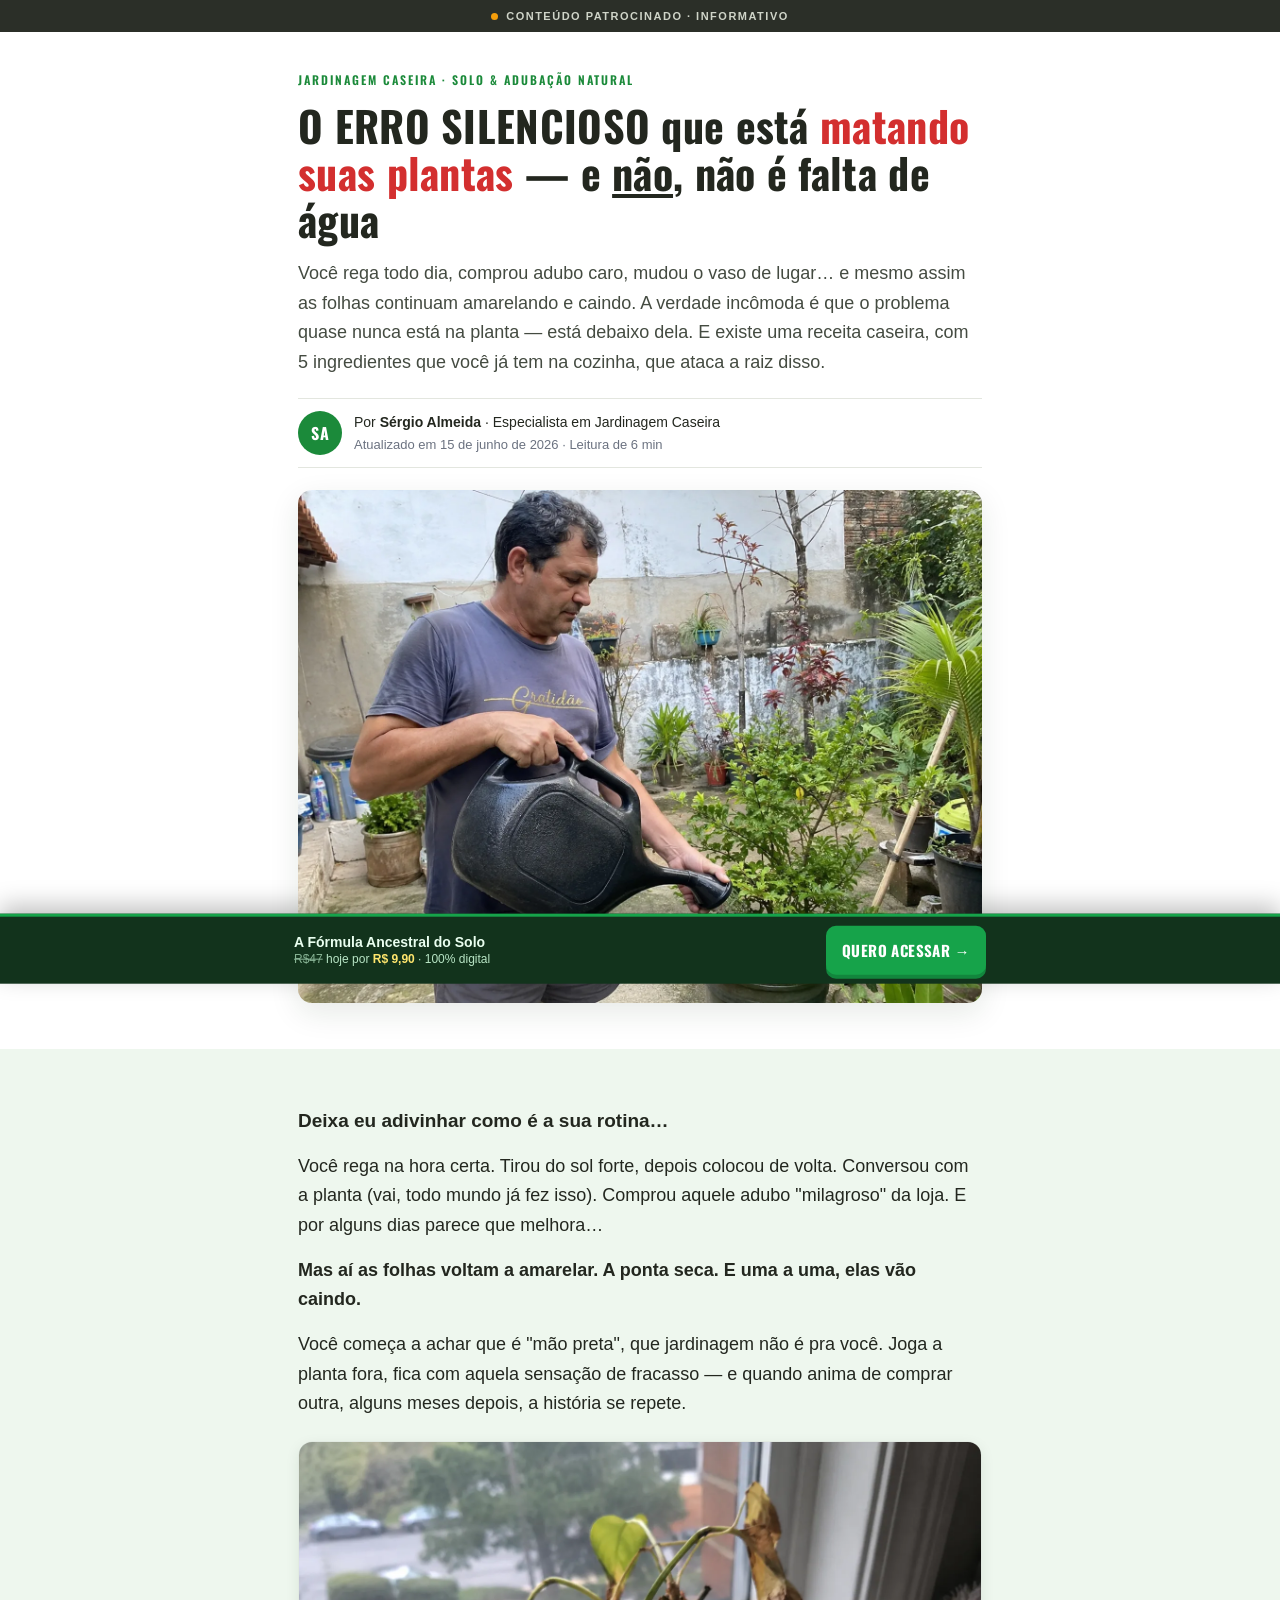
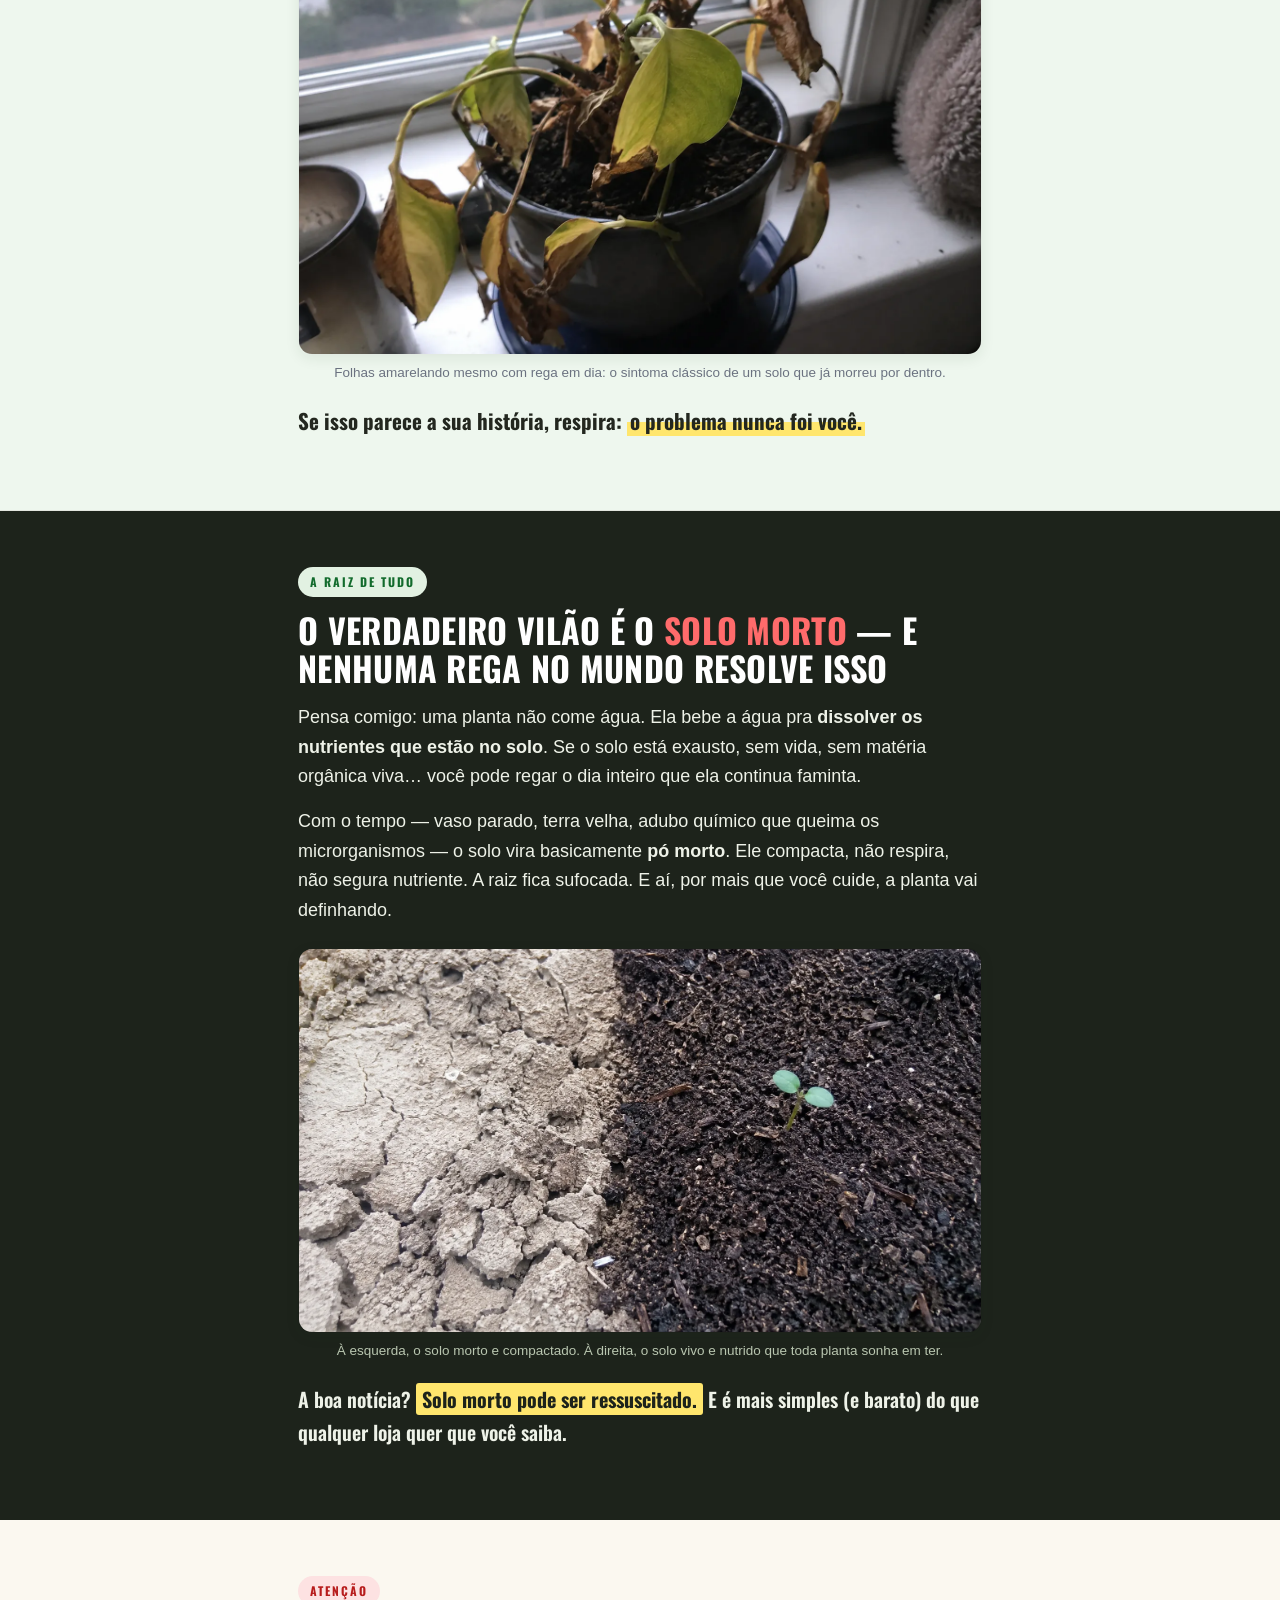
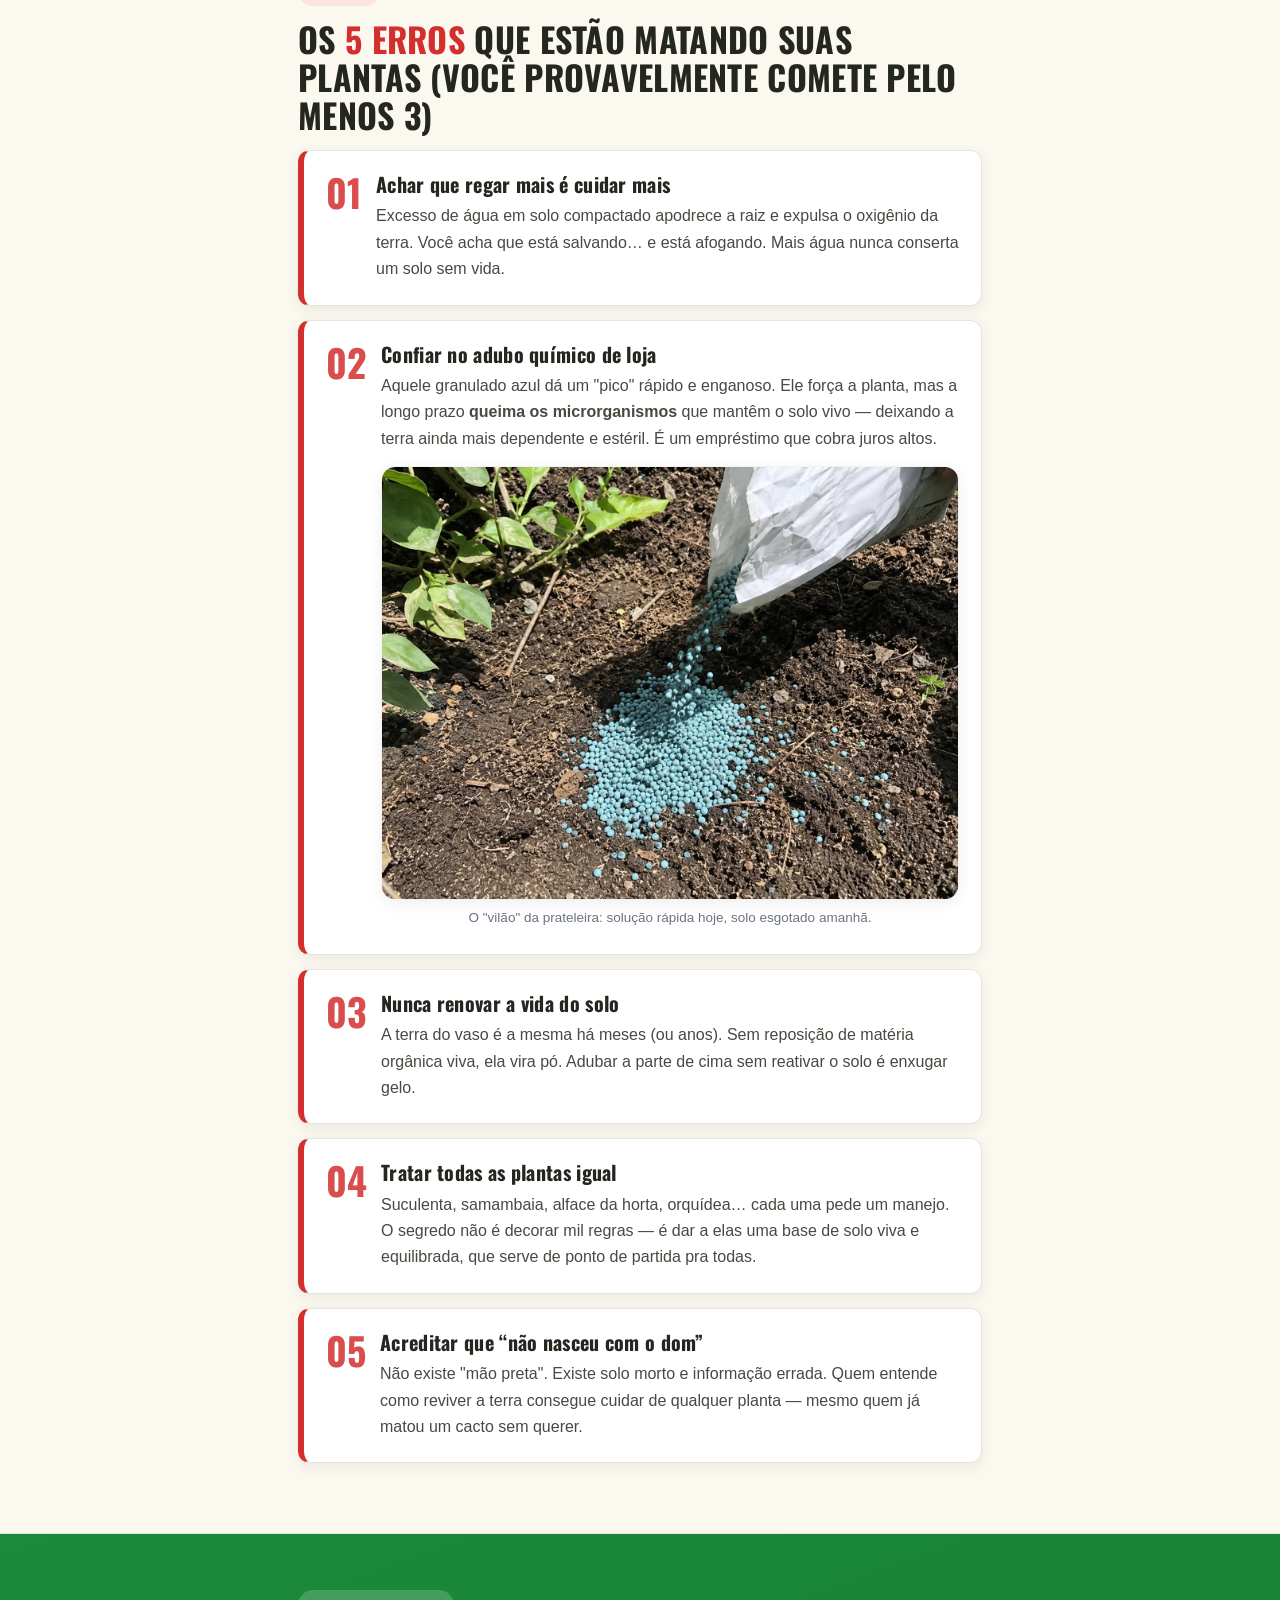
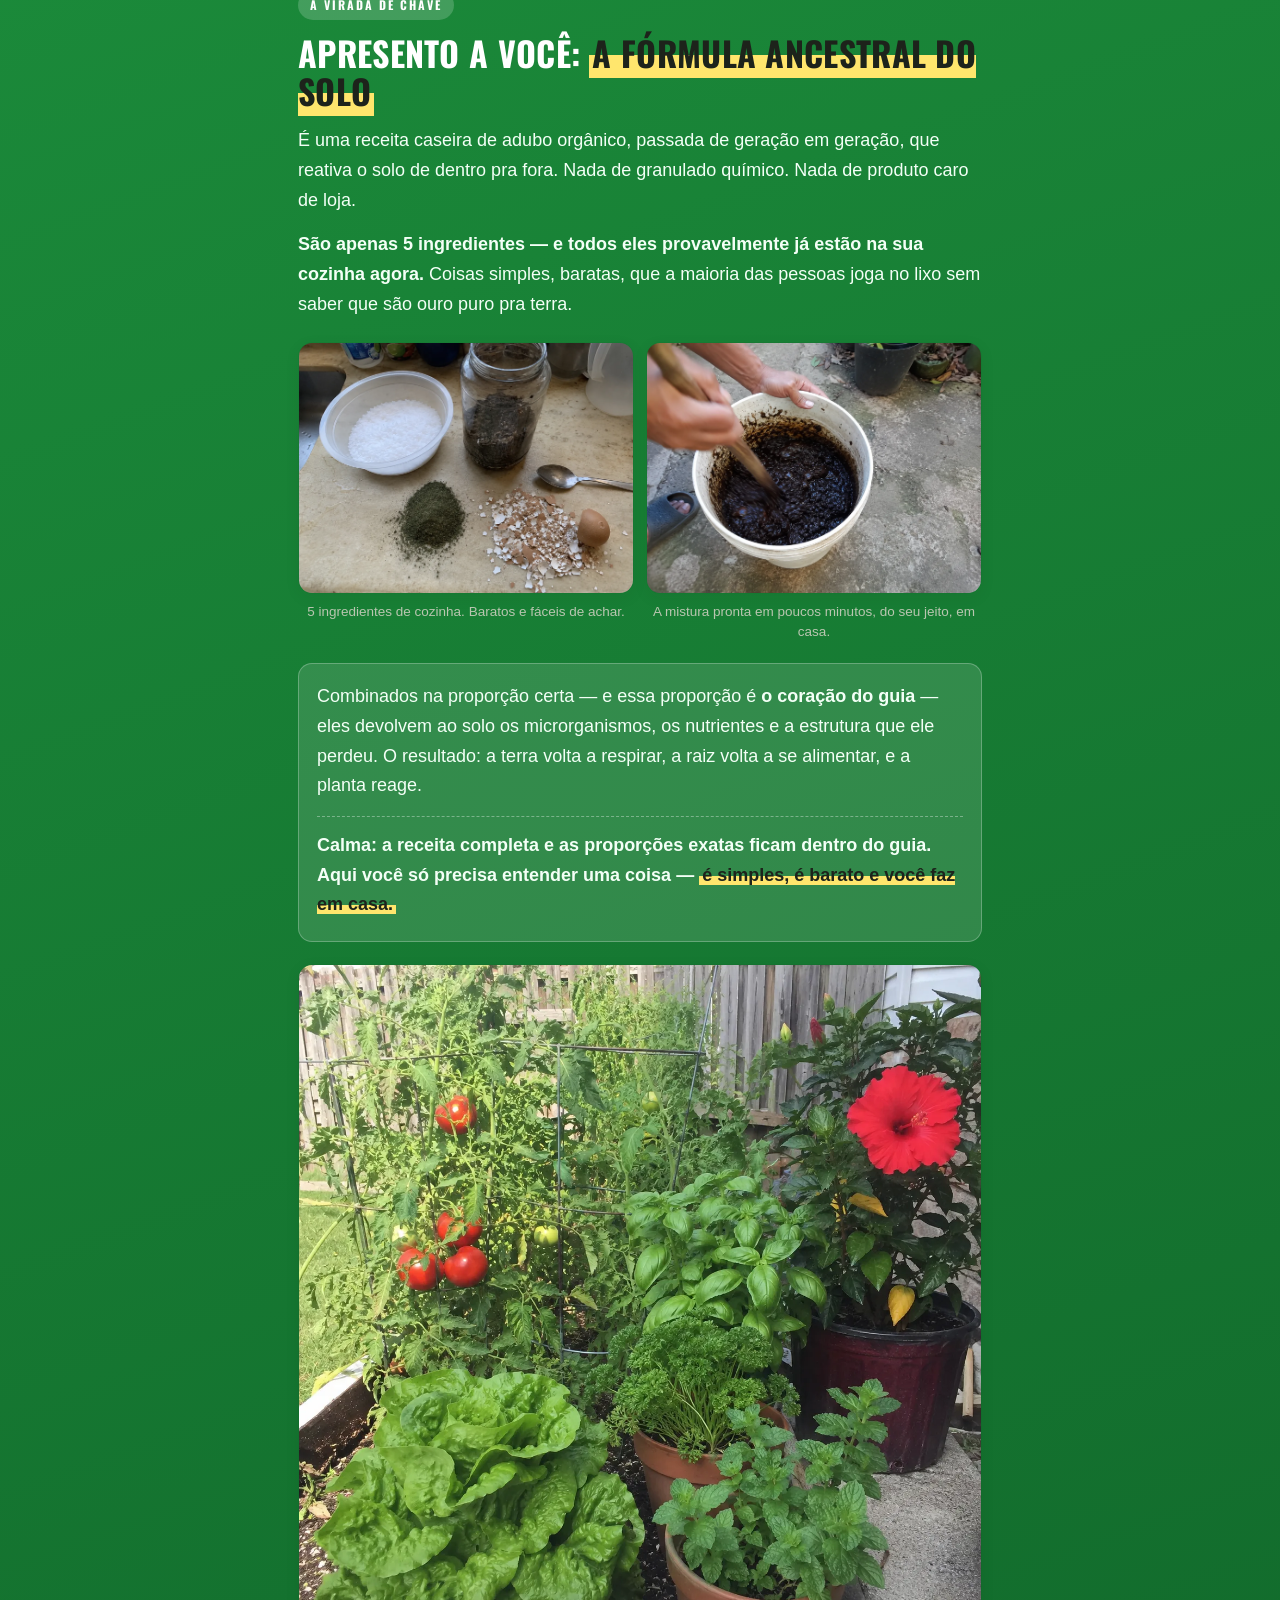
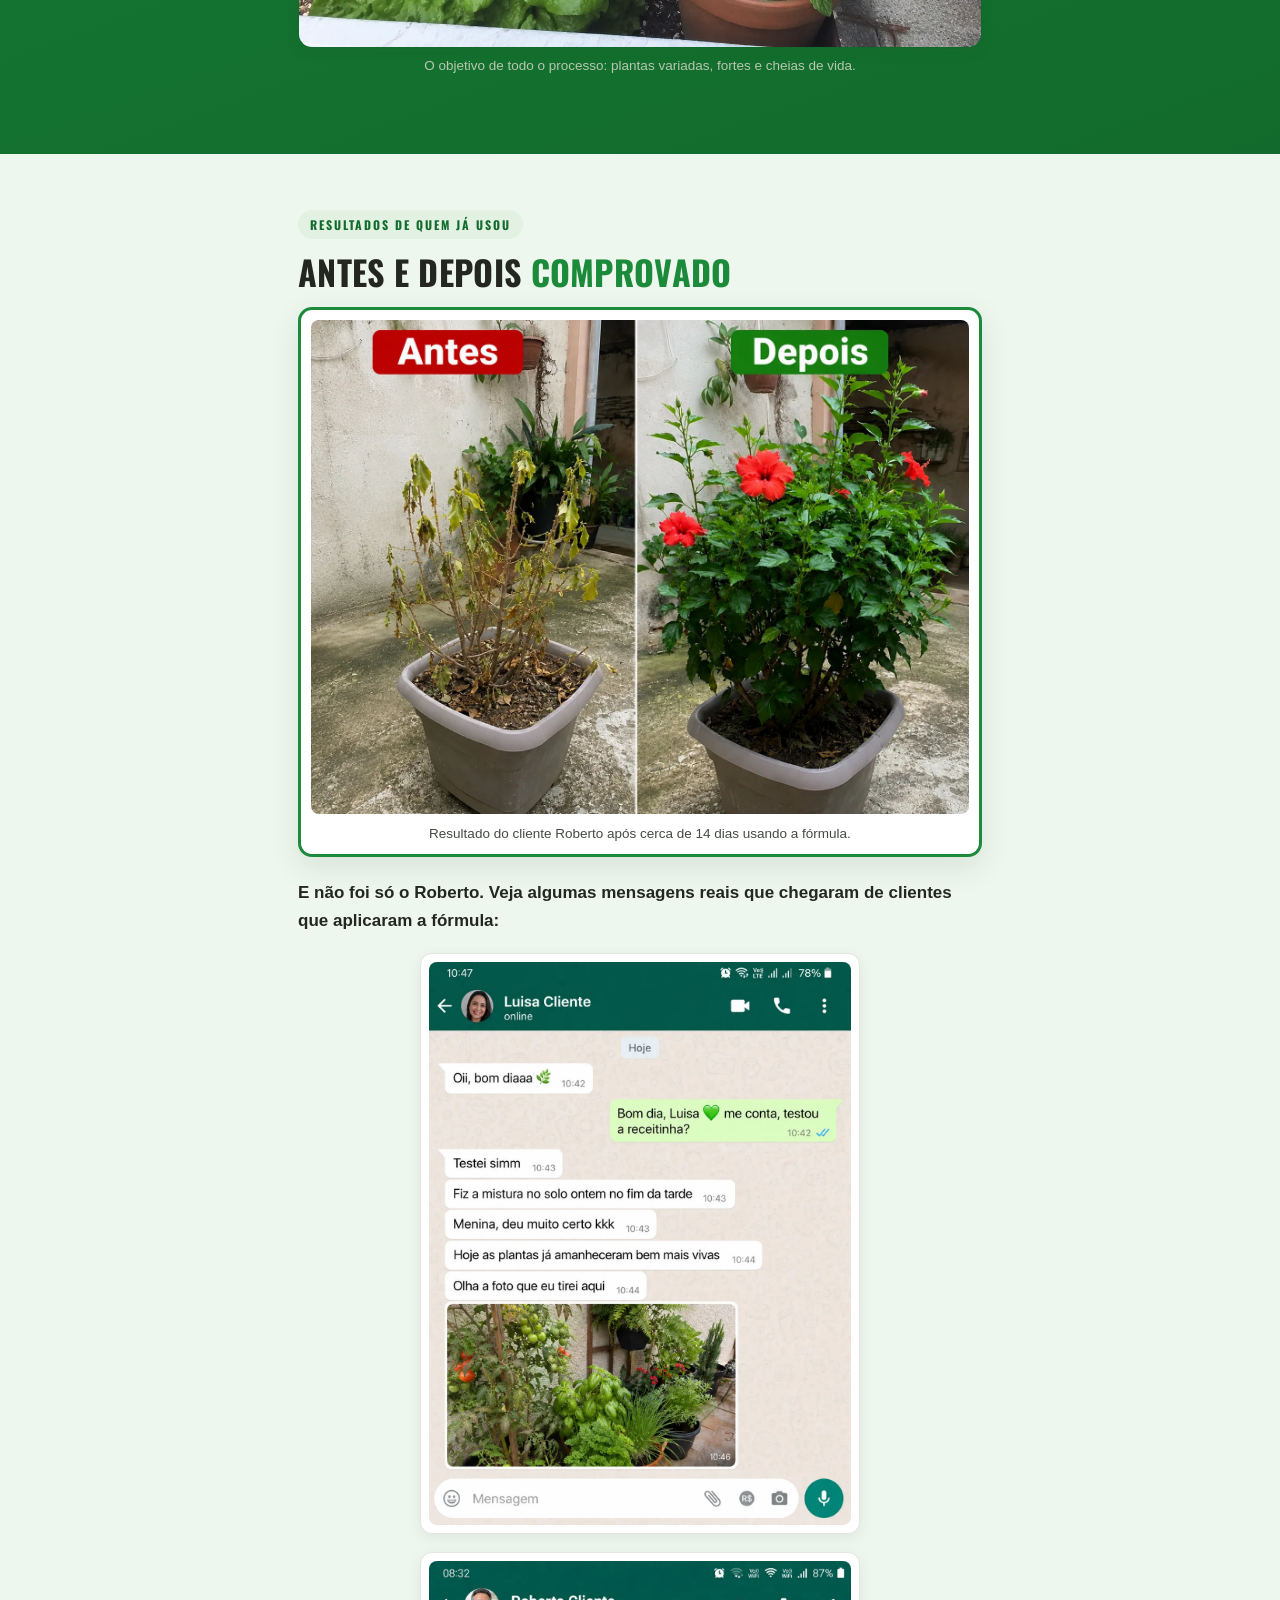
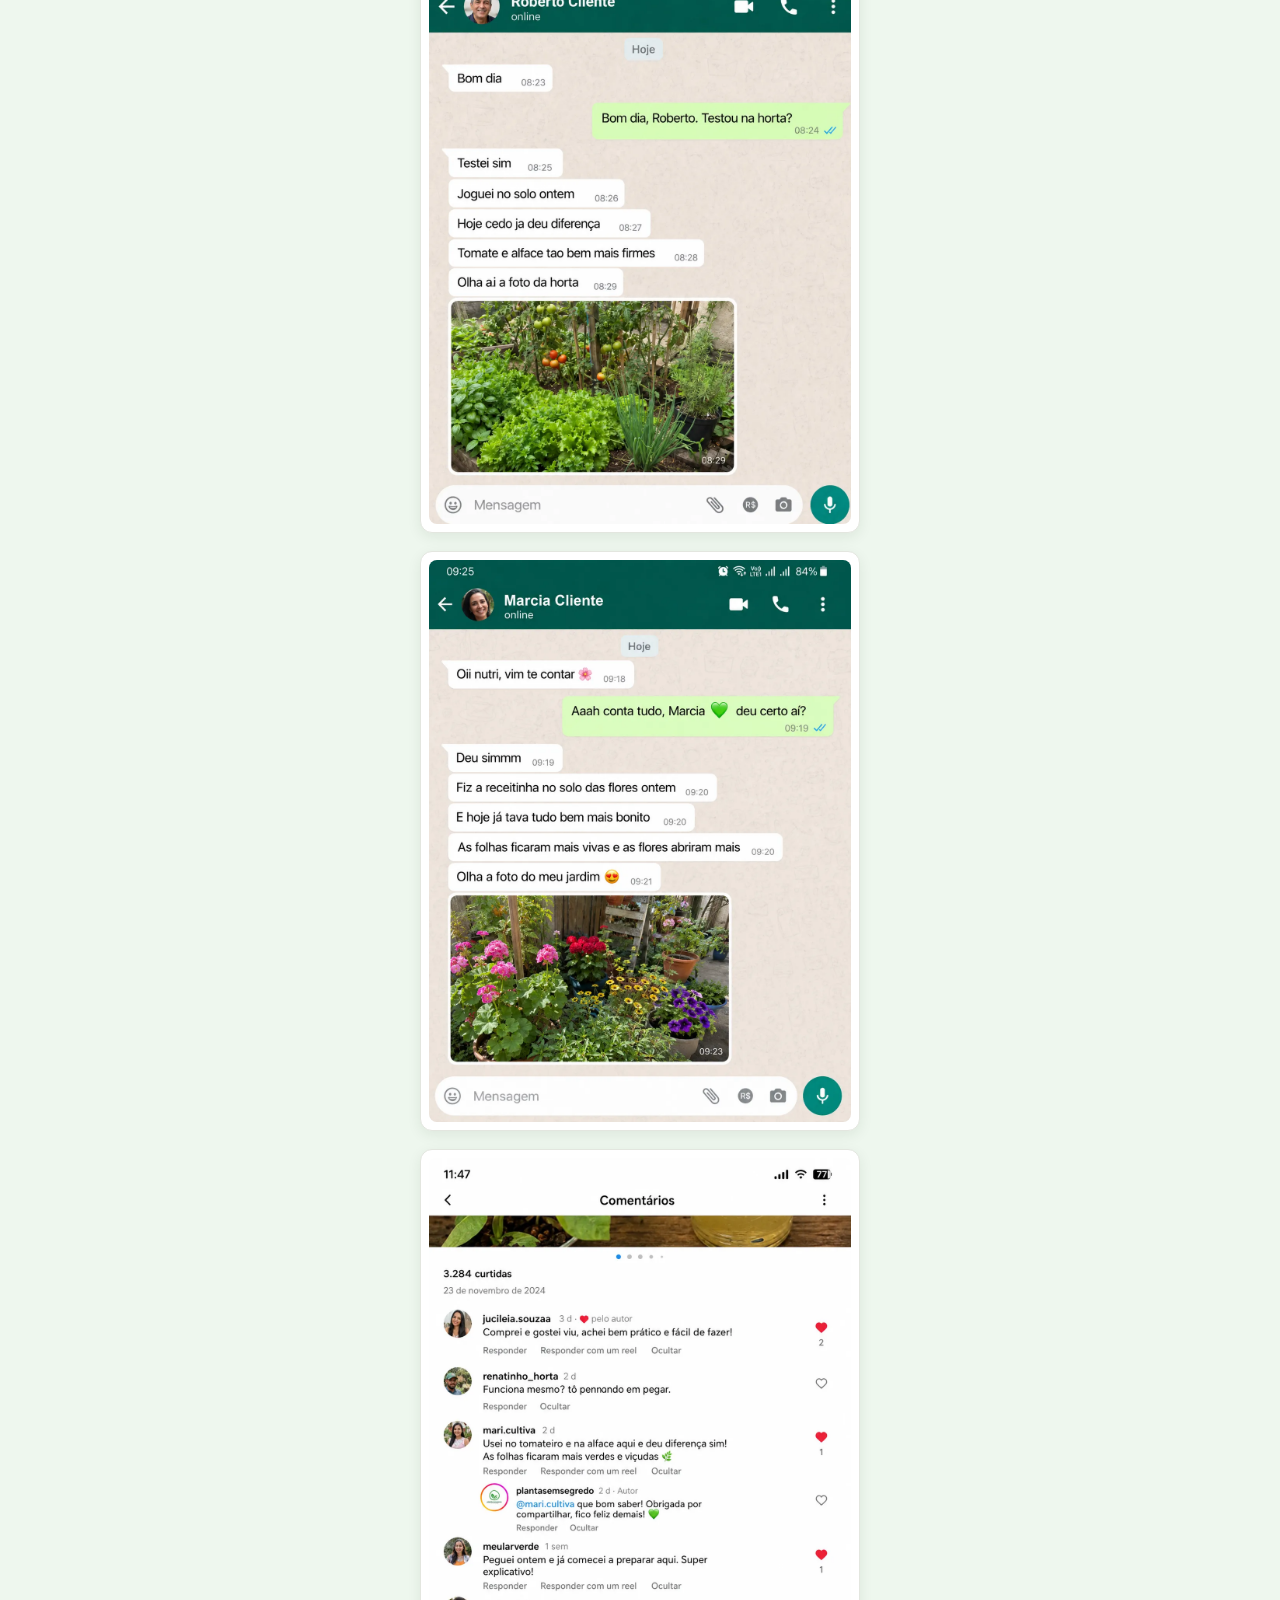
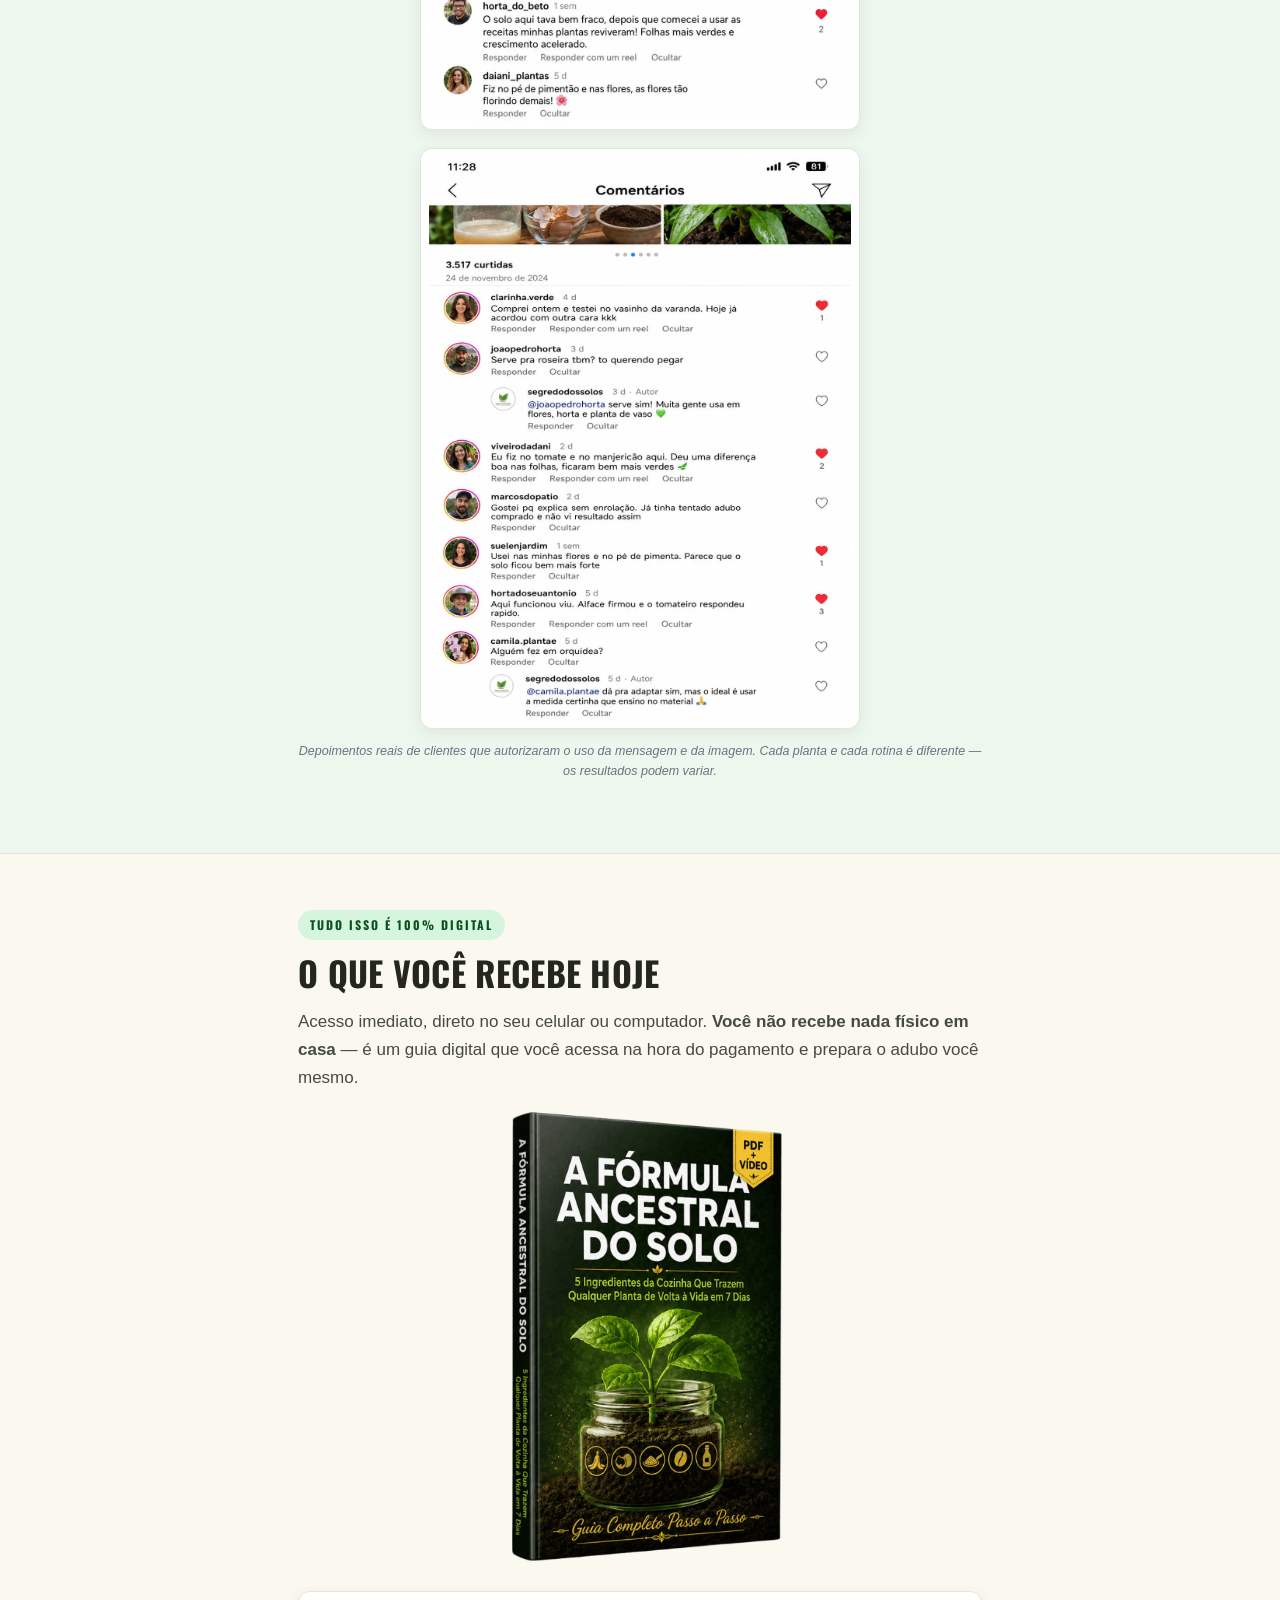
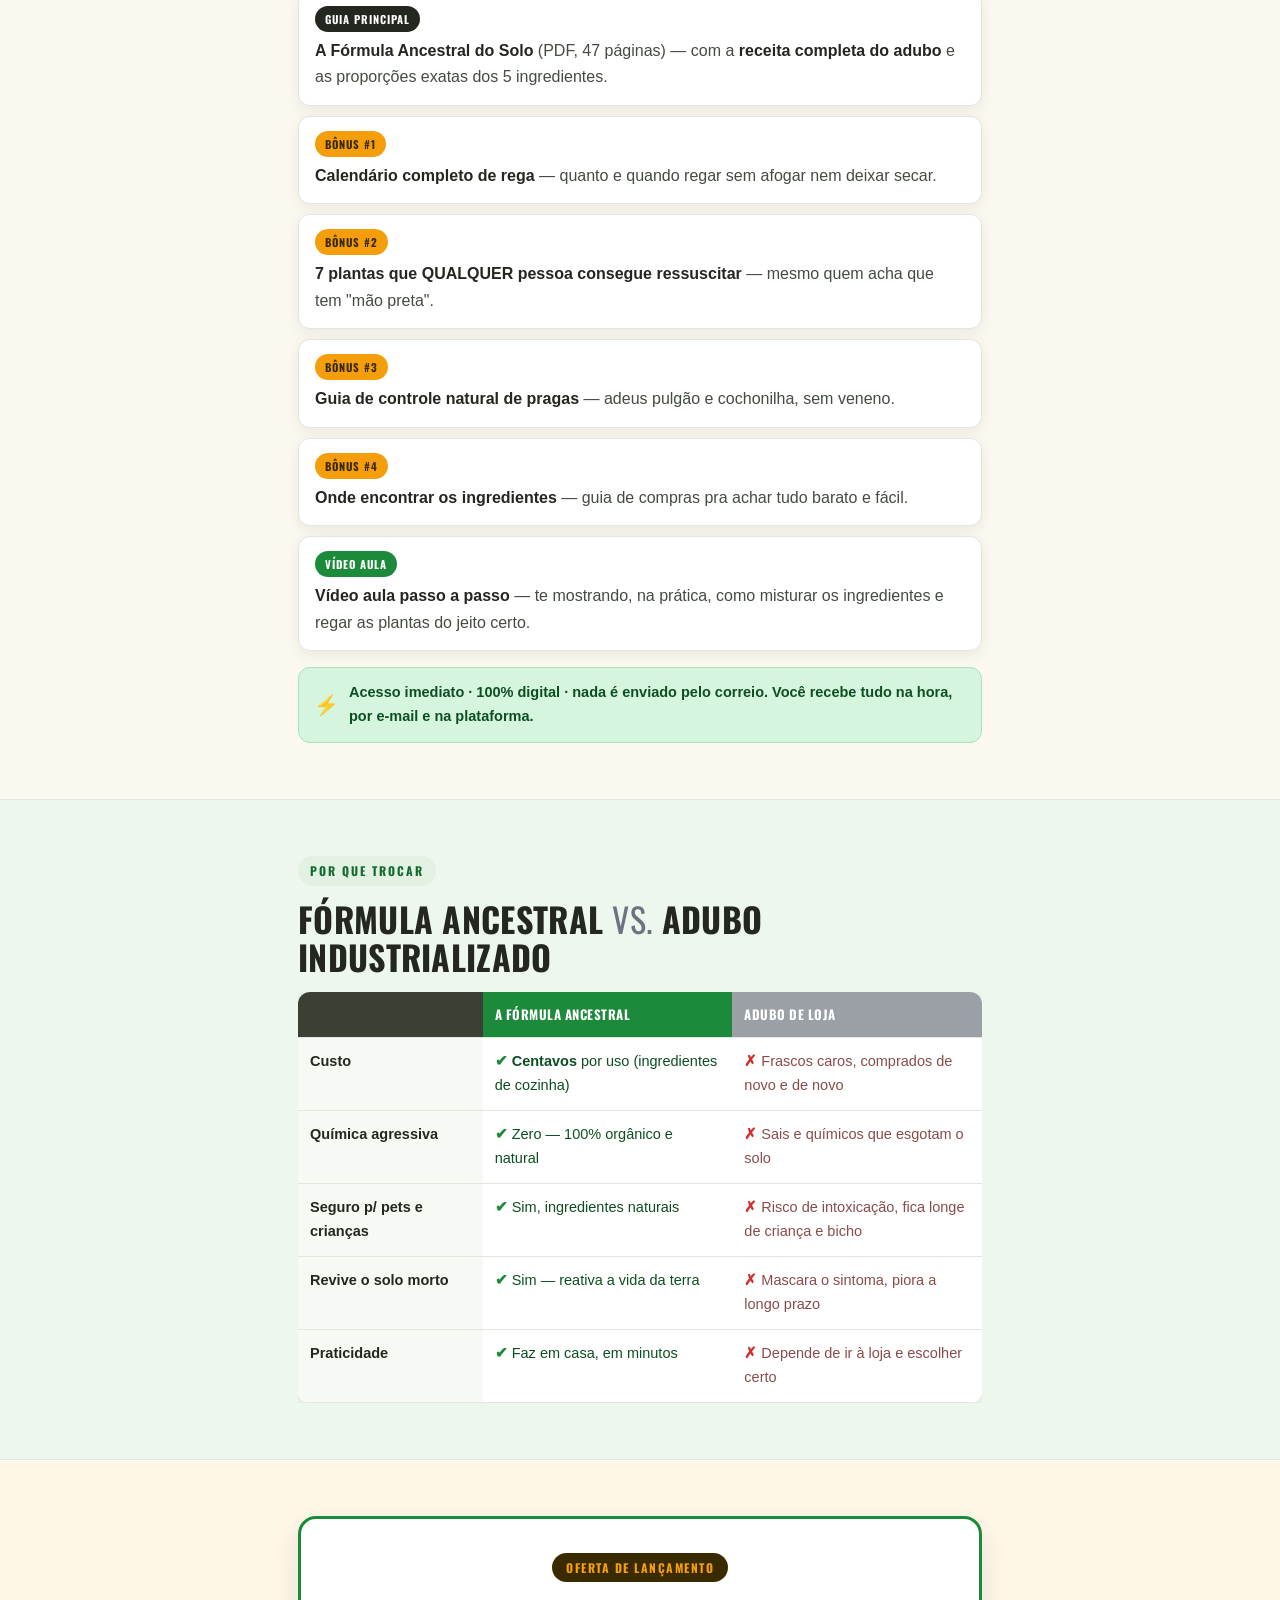
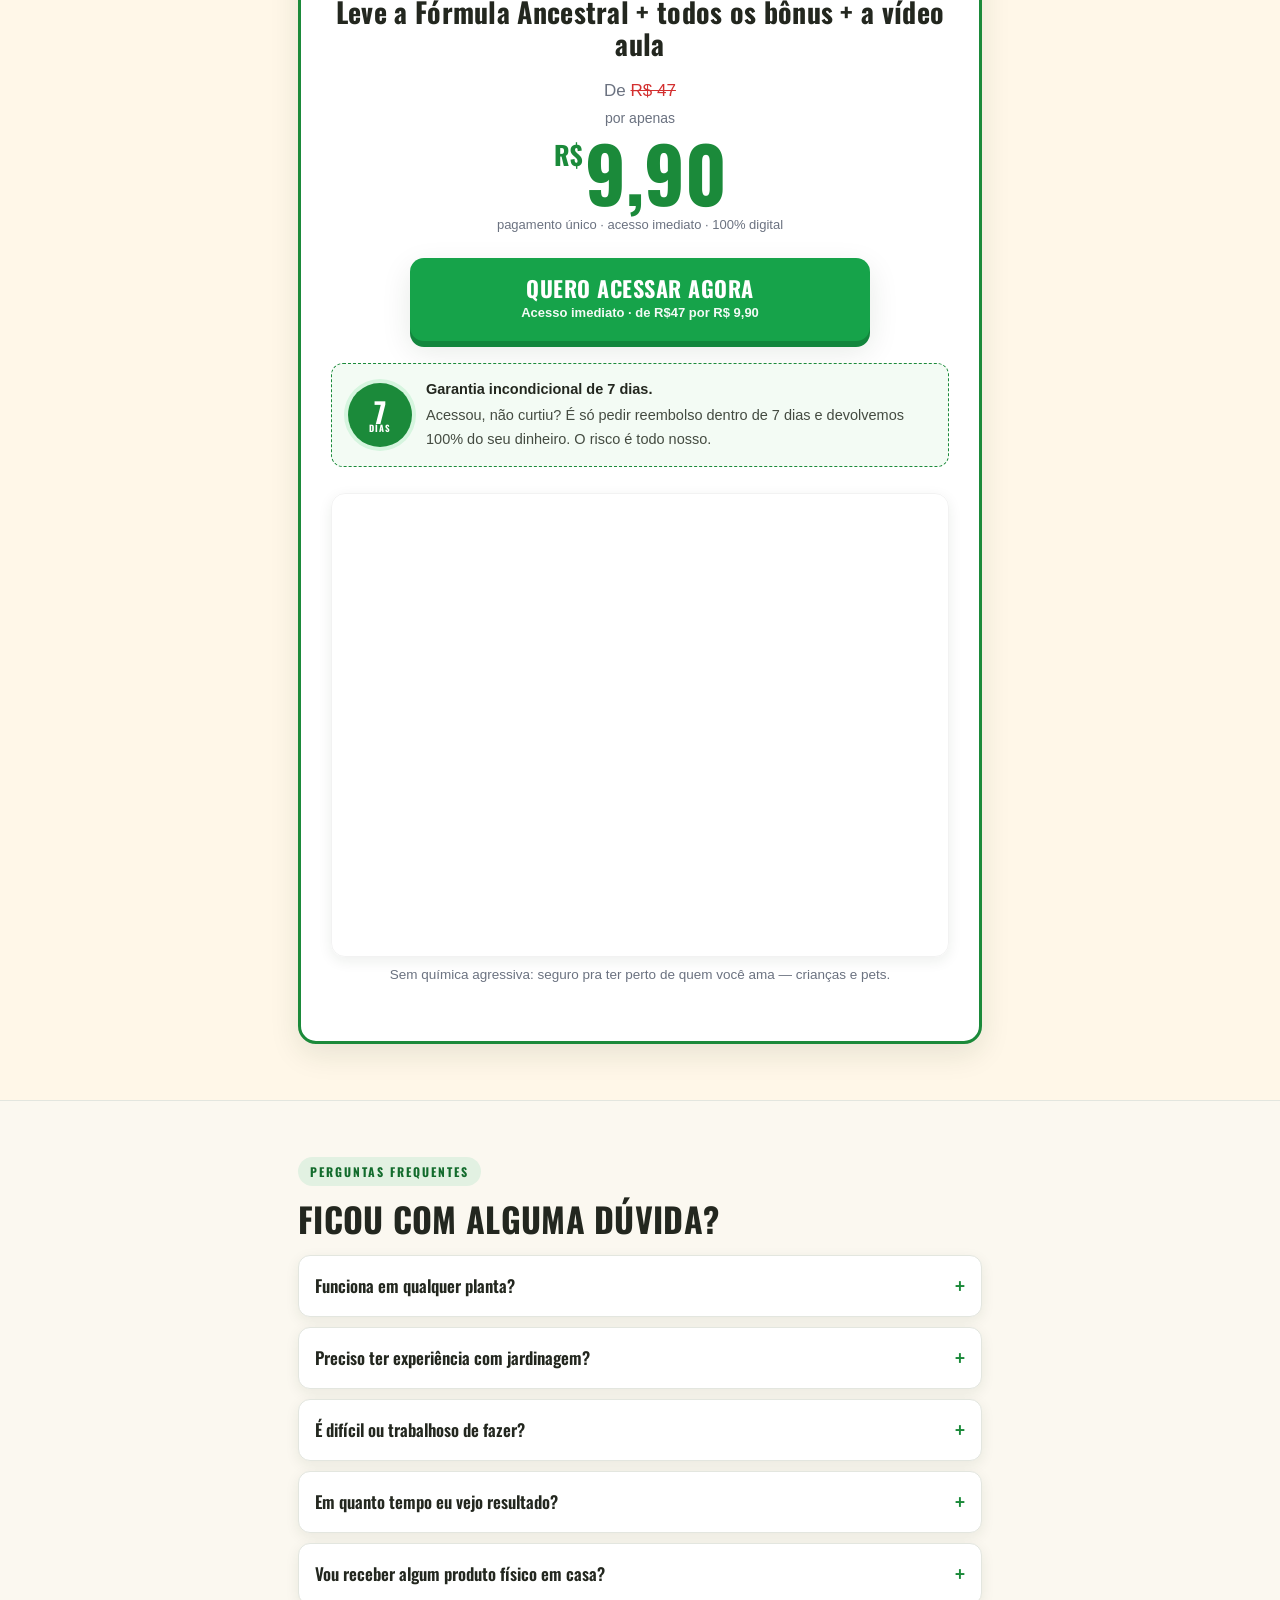
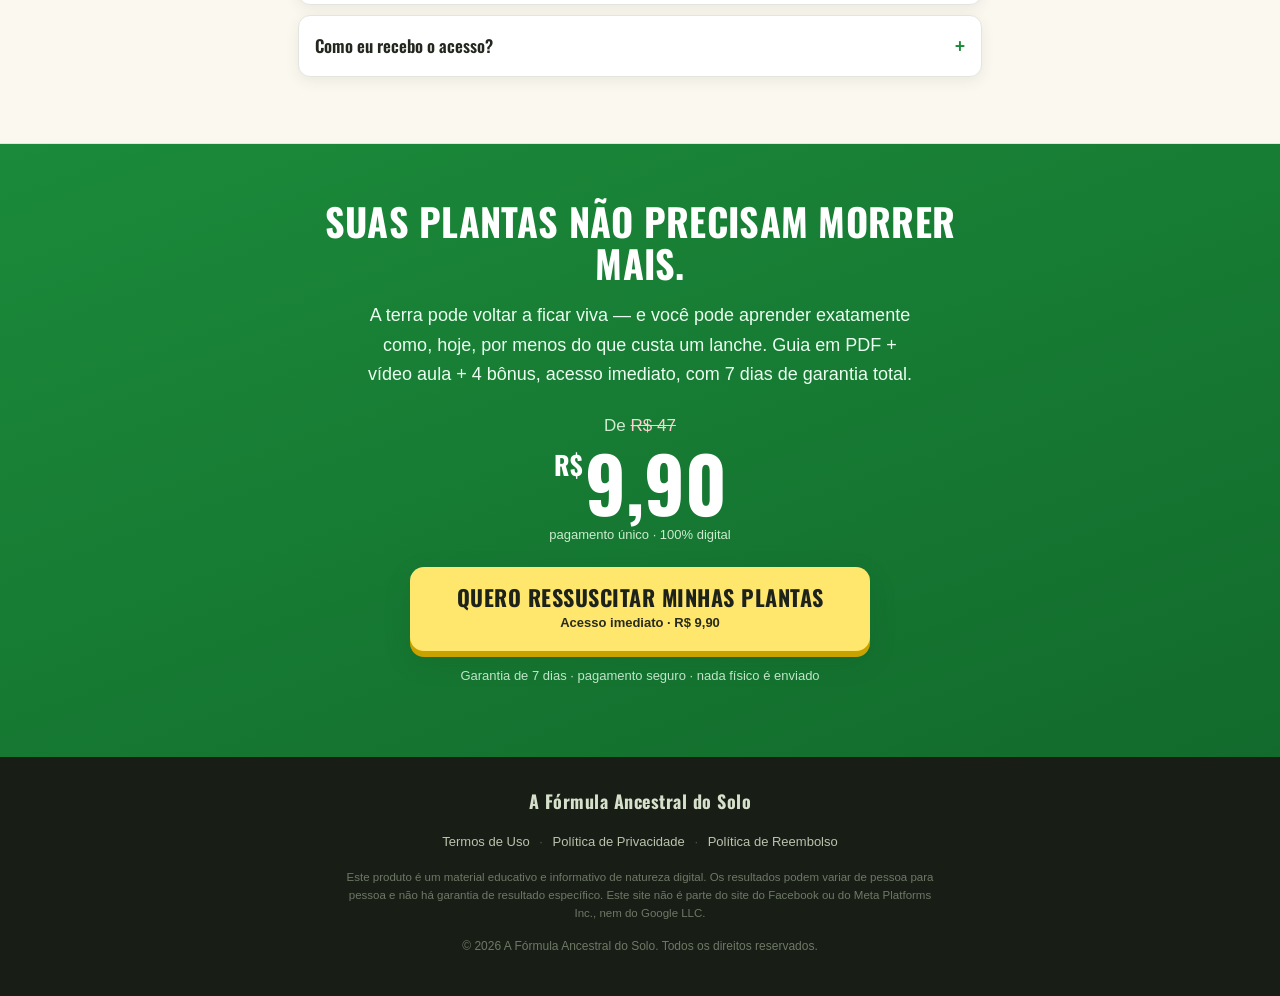
==== 1/index.html @ ae2955c7 "LP 1-4: link unico de checkout + Pixel do Facebook + repasse de UTMs - Cada LP (R$9,90) agora aponta" ====
<!DOCTYPE html>
<html lang="pt-BR">
<head>
  <meta charset="UTF-8">
  <meta name="viewport" content="width=device-width, initial-scale=1.0">
  <title>O erro silencioso que está matando suas plantas (e não é falta de água) | A Fórmula Ancestral do Solo</title>
  <meta name="description" content="Descubra a fórmula ancestral de adubo caseiro, feita com 5 ingredientes da sua cozinha, que revitaliza o solo morto e ajuda plantas enfraquecidas a se recuperarem. Guia digital em PDF + vídeo aula. Acesso imediato, 100% digital. De R$47 por R$9,90.">

  <meta property="og:title" content="O erro silencioso que está matando suas plantas (e não é falta de água)">
  <meta property="og:description" content="A fórmula ancestral de adubo caseiro com 5 ingredientes da cozinha que revitaliza o solo morto. Guia digital em PDF + vídeo aula. Acesso imediato. De R$47 por R$9,90.">
  <meta property="og:image" content="../images/hero-gardener.webp">
  <meta property="og:type" content="article">

  <meta name="twitter:card" content="summary_large_image">
  <meta name="twitter:title" content="O erro silencioso que está matando suas plantas (e não é falta de água)">
  <meta name="twitter:description" content="A fórmula ancestral de adubo caseiro com 5 ingredientes da cozinha que revitaliza o solo morto. Guia digital em PDF + vídeo aula. De R$47 por R$9,90.">
  <meta name="twitter:image" content="../images/hero-gardener.webp">

  <link rel="preconnect" href="https://fonts.googleapis.com">
  <link rel="preconnect" href="https://fonts.gstatic.com" crossorigin>
  <link href="https://fonts.googleapis.com/css2?family=Oswald:wght@500;600;700&display=swap" rel="stylesheet">
  <link rel="stylesheet" href="style.css">
  <!-- Meta Pixel Code -->
  <script>
    !function(f,b,e,v,n,t,s)
    {if(f.fbq)return;n=f.fbq=function(){n.callMethod?
    n.callMethod.apply(n,arguments):n.queue.push(arguments)};
    if(!f._fbq)f._fbq=n;n.push=n;n.loaded=!0;n.version='2.0';
    n.queue=[];t=b.createElement(e);t.async=!0;
    t.src=v;s=b.getElementsByTagName(e)[0];
    s.parentNode.insertBefore(t,s)}(window, document,'script',
    'https://connect.facebook.net/en_US/fbevents.js');
    fbq('init', '2196370131762753');
    fbq('track', 'PageView');
  </script>
  <noscript><img height="1" width="1" style="display:none"
    src="https://www.facebook.com/tr?id=2196370131762753&ev=PageView&noscript=1"
  /></noscript>
  <!-- End Meta Pixel Code -->
</head>
<body>

  <!-- TOPO: selo de conteúdo patrocinado -->
  <div class="sponsored-bar">
    <span class="sponsored-bar__dot"></span>
    CONTEÚDO PATROCINADO &middot; INFORMATIVO
  </div>

  <!-- CTA STICKY (aparece após a 1ª dobra via JS) -->
  <div class="sticky-cta" id="stickyCta" aria-hidden="true">
    <div class="sticky-cta__inner">
      <div class="sticky-cta__text">
        <strong>A Fórmula Ancestral do Solo</strong>
        <span><s>R$47</s> hoje por <b>R$ 9,90</b> &middot; 100% digital</span>
      </div>
      <a href="https://pay.hotmart.com/N106351965H?off=n7bk3vo4&checkoutMode=10" class="sticky-cta__btn">QUERO ACESSAR&nbsp;&rarr;</a>
    </div>
  </div>

  <article class="advertorial">

    <!-- 1+2. HEADLINE EDITORIAL -->
    <header class="hero">
      <div class="wrap">
        <p class="eyebrow">JARDINAGEM CASEIRA &middot; SOLO &amp; ADUBAÇÃO NATURAL</p>
        <h1>O ERRO SILENCIOSO que está <span class="hl-red">matando suas plantas</span> &mdash; e <u>não</u>, não é falta de água</h1>
        <p class="dek">Você rega todo dia, comprou adubo caro, mudou o vaso de lugar&hellip; e mesmo assim as folhas continuam amarelando e caindo. A verdade incômoda é que o problema quase nunca está na planta &mdash; está debaixo dela. E existe uma receita caseira, com 5 ingredientes que você já tem na cozinha, que ataca a raiz disso.</p>

        <div class="byline">
          <div class="byline__avatar" aria-hidden="true">SA</div>
          <div class="byline__text">
            <span class="byline__author">Por <strong>Sérgio Almeida</strong> &middot; Especialista em Jardinagem Caseira</span>
            <span class="byline__date">Atualizado em 15 de junho de 2026 &middot; Leitura de 6 min</span>
          </div>
        </div>

        <figure class="hero__figure">
          <img src="../images/hero-gardener.webp" alt="Jardineiro caseiro segurando uma planta saudável e um punhado de solo escuro e vivo" width="1200" height="800" fetchpriority="high" decoding="async">
        </figure>
      </div>
    </header>

    <!-- 3. AGITAÇÃO DO PROBLEMA -->
    <section class="section section--soft">
      <div class="wrap">
        <p class="lead">Deixa eu adivinhar como é a sua rotina&hellip;</p>
        <p>Você rega na hora certa. Tirou do sol forte, depois colocou de volta. Conversou com a planta (vai, todo mundo já fez isso). Comprou aquele adubo "milagroso" da loja. E por alguns dias parece que melhora&hellip;</p>
        <p><strong>Mas aí as folhas voltam a amarelar. A ponta seca. E uma a uma, elas vão caindo.</strong></p>
        <p>Você começa a achar que é "mão preta", que jardinagem não é pra você. Joga a planta fora, fica com aquela sensação de fracasso &mdash; e quando anima de comprar outra, alguns meses depois, a história se repete.</p>

        <figure class="figure figure--bordered">
          <img src="../images/problem-dying-plant.webp" alt="Planta com folhas amareladas e murchas, sinais de solo esgotado" loading="lazy" decoding="async">
          <figcaption>Folhas amarelando mesmo com rega em dia: o sintoma clássico de um solo que já morreu por dentro.</figcaption>
        </figure>

        <p class="punch">Se isso parece a sua história, respira: <span class="hl-yellow">o problema nunca foi você.</span></p>
      </div>
    </section>

    <!-- 4. MECANISMO: O VILÃO É O SOLO MORTO -->
    <section class="section section--dark">
      <div class="wrap">
        <p class="kicker">A RAIZ DE TUDO</p>
        <h2>O verdadeiro vilão é o <span class="hl-red">SOLO MORTO</span> &mdash; e nenhuma rega no mundo resolve isso</h2>
        <p>Pensa comigo: uma planta não come água. Ela bebe a água pra <strong>dissolver os nutrientes que estão no solo</strong>. Se o solo está exausto, sem vida, sem matéria orgânica viva&hellip; você pode regar o dia inteiro que ela continua faminta.</p>
        <p>Com o tempo &mdash; vaso parado, terra velha, adubo químico que queima os microrganismos &mdash; o solo vira basicamente <strong>pó morto</strong>. Ele compacta, não respira, não segura nutriente. A raiz fica sufocada. E aí, por mais que você cuide, a planta vai definhando.</p>

        <figure class="figure figure--bordered">
          <img src="../images/soil-dead-vs-rich.webp" alt="Comparativo entre solo morto, seco e claro, e solo rico, escuro e cheio de vida" loading="lazy" decoding="async">
          <figcaption>À esquerda, o solo morto e compactado. À direita, o solo vivo e nutrido que toda planta sonha em ter.</figcaption>
        </figure>

        <p class="punch-light">A boa notícia? <span class="hl-yellow">Solo morto pode ser ressuscitado.</span> E é mais simples (e barato) do que qualquer loja quer que você saiba.</p>
      </div>
    </section>

    <!-- 5. OS 5 ERROS -->
    <section class="section">
      <div class="wrap">
        <p class="kicker kicker--red">ATENÇÃO</p>
        <h2>Os <span class="hl-red">5 erros</span> que estão matando suas plantas (você provavelmente comete pelo menos 3)</h2>

        <div class="mistake">
          <div class="mistake__num">01</div>
          <div class="mistake__body">
            <h3>Achar que regar mais é cuidar mais</h3>
            <p>Excesso de água em solo compactado apodrece a raiz e expulsa o oxigênio da terra. Você acha que está salvando&hellip; e está afogando. Mais água nunca conserta um solo sem vida.</p>
          </div>
        </div>

        <div class="mistake">
          <div class="mistake__num">02</div>
          <div class="mistake__body">
            <h3>Confiar no adubo químico de loja</h3>
            <p>Aquele granulado azul dá um "pico" rápido e enganoso. Ele força a planta, mas a longo prazo <strong>queima os microrganismos</strong> que mantêm o solo vivo &mdash; deixando a terra ainda mais dependente e estéril. É um empréstimo que cobra juros altos.</p>
            <figure class="figure figure--bordered figure--inset">
              <img src="../images/chemical-fertilizer.webp" alt="Embalagem de adubo químico industrializado de loja" loading="lazy" decoding="async">
              <figcaption>O "vilão" da prateleira: solução rápida hoje, solo esgotado amanhã.</figcaption>
            </figure>
          </div>
        </div>

        <div class="mistake">
          <div class="mistake__num">03</div>
          <div class="mistake__body">
            <h3>Nunca renovar a vida do solo</h3>
            <p>A terra do vaso é a mesma há meses (ou anos). Sem reposição de matéria orgânica viva, ela vira pó. Adubar a parte de cima sem reativar o solo é enxugar gelo.</p>
          </div>
        </div>

        <div class="mistake">
          <div class="mistake__num">04</div>
          <div class="mistake__body">
            <h3>Tratar todas as plantas igual</h3>
            <p>Suculenta, samambaia, alface da horta, orquídea&hellip; cada uma pede um manejo. O segredo não é decorar mil regras &mdash; é dar a elas uma base de solo viva e equilibrada, que serve de ponto de partida pra todas.</p>
          </div>
        </div>

        <div class="mistake">
          <div class="mistake__num">05</div>
          <div class="mistake__body">
            <h3>Acreditar que &ldquo;não nasceu com o dom&rdquo;</h3>
            <p>Não existe "mão preta". Existe solo morto e informação errada. Quem entende como reviver a terra consegue cuidar de qualquer planta &mdash; mesmo quem já matou um cacto sem querer.</p>
          </div>
        </div>
      </div>
    </section>

    <!-- 6. A VIRADA: A FÓRMULA -->
    <section class="section section--green">
      <div class="wrap">
        <p class="kicker kicker--white">A VIRADA DE CHAVE</p>
        <h2>Apresento a você: <span class="hl-yellow">A Fórmula Ancestral do Solo</span></h2>
        <p>É uma receita caseira de adubo orgânico, passada de geração em geração, que reativa o solo de dentro pra fora. Nada de granulado químico. Nada de produto caro de loja.</p>
        <p><strong>São apenas 5 ingredientes &mdash; e todos eles provavelmente já estão na sua cozinha agora.</strong> Coisas simples, baratas, que a maioria das pessoas joga no lixo sem saber que são ouro puro pra terra.</p>

        <div class="duo">
          <figure class="figure figure--bordered">
            <img src="../images/ingredients-counter.webp" alt="Cinco ingredientes simples de cozinha sobre a bancada, prontos para a receita" loading="lazy" decoding="async">
            <figcaption>5 ingredientes de cozinha. Baratos e fáceis de achar.</figcaption>
          </figure>
          <figure class="figure figure--bordered">
            <img src="../images/mixing-fertilizer.webp" alt="Mistura do adubo caseiro sendo preparada em uma tigela" loading="lazy" decoding="async">
            <figcaption>A mistura pronta em poucos minutos, do seu jeito, em casa.</figcaption>
          </figure>
        </div>

        <div class="tease">
          <p>Combinados na proporção certa &mdash; e essa proporção é <strong>o coração do guia</strong> &mdash; eles devolvem ao solo os microrganismos, os nutrientes e a estrutura que ele perdeu. O resultado: a terra volta a respirar, a raiz volta a se alimentar, e a planta reage.</p>
          <p class="tease__note">Calma: a receita completa e as proporções exatas ficam dentro do guia. Aqui você só precisa entender uma coisa &mdash; <span class="hl-yellow">é simples, é barato e você faz em casa.</span></p>
        </div>

        <figure class="figure figure--bordered">
          <img src="../images/plants-thriving.webp" alt="Várias plantas saudáveis, verdes e cheias de vida depois de um solo bem nutrido" loading="lazy" decoding="async">
          <figcaption>O objetivo de todo o processo: plantas variadas, fortes e cheias de vida.</figcaption>
        </figure>
      </div>
    </section>

    <!-- 7. PROVA REAL -->
    <section class="section section--soft">
      <div class="wrap">
        <p class="kicker">RESULTADOS DE QUEM JÁ USOU</p>
        <h2>Antes e Depois <span class="hl-green">Comprovado</span></h2>

        <figure class="proof-hero">
          <img src="../images/antes-e-depois.webp" alt="Comparativo antes e depois das plantas do cliente Roberto após usar a fórmula" loading="lazy" decoding="async">
          <figcaption>Resultado do cliente Roberto após cerca de 14 dias usando a fórmula.</figcaption>
        </figure>

        <p class="proof-intro">E não foi só o Roberto. Veja algumas mensagens reais que chegaram de clientes que aplicaram a fórmula:</p>

        <div class="prints">
          <figure class="print">
            <img src="../images/print-wpp-luisa.webp" alt="Print real de conversa de WhatsApp da cliente Luísa" loading="lazy" decoding="async">
          </figure>
          <figure class="print">
            <img src="../images/print-wpp-roberto.webp" alt="Print real de conversa de WhatsApp do cliente Roberto" loading="lazy" decoding="async">
          </figure>
          <figure class="print">
            <img src="../images/print-wpp-marcia.webp" alt="Print real de conversa de WhatsApp da cliente Márcia" loading="lazy" decoding="async">
          </figure>
          <figure class="print">
            <img src="../images/print-instagram-1.webp" alt="Print real de comentário no Instagram de um cliente" loading="lazy" decoding="async">
          </figure>
          <figure class="print">
            <img src="../images/print-instagram-2.webp" alt="Print real de comentário no Instagram de um cliente" loading="lazy" decoding="async">
          </figure>
        </div>
        <p class="proof-disclaimer">Depoimentos reais de clientes que autorizaram o uso da mensagem e da imagem. Cada planta e cada rotina é diferente &mdash; os resultados podem variar.</p>
      </div>
    </section>

    <!-- 8. O QUE VOCÊ RECEBE -->
    <section class="section" id="oferta">
      <div class="wrap">
        <p class="kicker kicker--green">TUDO ISSO É 100% DIGITAL</p>
        <h2>O que você recebe hoje</h2>
        <p class="includes-sub">Acesso imediato, direto no seu celular ou computador. <strong>Você não recebe nada físico em casa</strong> &mdash; é um guia digital que você acessa na hora do pagamento e prepara o adubo você mesmo.</p>

        <figure class="figure figure--mockup">
          <img src="../images/product-mockup-main.png" alt="Mockup do guia digital A Fórmula Ancestral do Solo com seus bônus" loading="lazy" decoding="async">
        </figure>

        <ul class="includes">
          <li>
            <span class="includes__tag">GUIA PRINCIPAL</span>
            <span class="includes__txt"><strong>A Fórmula Ancestral do Solo</strong> (PDF, 47 páginas) &mdash; com a <strong>receita completa do adubo</strong> e as proporções exatas dos 5 ingredientes.</span>
          </li>
          <li>
            <span class="includes__tag includes__tag--bonus">BÔNUS #1</span>
            <span class="includes__txt"><strong>Calendário completo de rega</strong> &mdash; quanto e quando regar sem afogar nem deixar secar.</span>
          </li>
          <li>
            <span class="includes__tag includes__tag--bonus">BÔNUS #2</span>
            <span class="includes__txt"><strong>7 plantas que QUALQUER pessoa consegue ressuscitar</strong> &mdash; mesmo quem acha que tem "mão preta".</span>
          </li>
          <li>
            <span class="includes__tag includes__tag--bonus">BÔNUS #3</span>
            <span class="includes__txt"><strong>Guia de controle natural de pragas</strong> &mdash; adeus pulgão e cochonilha, sem veneno.</span>
          </li>
          <li>
            <span class="includes__tag includes__tag--bonus">BÔNUS #4</span>
            <span class="includes__txt"><strong>Onde encontrar os ingredientes</strong> &mdash; guia de compras pra achar tudo barato e fácil.</span>
          </li>
          <li class="includes--highlight">
            <span class="includes__tag includes__tag--video">VÍDEO AULA</span>
            <span class="includes__txt"><strong>Vídeo aula passo a passo</strong> &mdash; te mostrando, na prática, como misturar os ingredientes e regar as plantas do jeito certo.</span>
          </li>
        </ul>

        <div class="digital-note">
          <span class="digital-note__icon">⚡</span>
          <span>Acesso imediato &middot; 100% digital &middot; nada é enviado pelo correio. Você recebe tudo na hora, por e-mail e na plataforma.</span>
        </div>
      </div>
    </section>

    <!-- 9. TABELA COMPARATIVA -->
    <section class="section section--soft">
      <div class="wrap">
        <p class="kicker">POR QUE TROCAR</p>
        <h2>Fórmula Ancestral <span class="muted">vs.</span> adubo industrializado</h2>

        <div class="compare-scroll">
          <table class="compare">
            <thead>
              <tr>
                <th class="compare__crit">&nbsp;</th>
                <th class="compare__win">A Fórmula Ancestral</th>
                <th class="compare__lose">Adubo de loja</th>
              </tr>
            </thead>
            <tbody>
              <tr>
                <td>Custo</td>
                <td class="yes"><b>Centavos</b> por uso (ingredientes de cozinha)</td>
                <td class="no">Frascos caros, comprados de novo e de novo</td>
              </tr>
              <tr>
                <td>Química agressiva</td>
                <td class="yes">Zero &mdash; 100% orgânico e natural</td>
                <td class="no">Sais e químicos que esgotam o solo</td>
              </tr>
              <tr>
                <td>Seguro p/ pets e crianças</td>
                <td class="yes">Sim, ingredientes naturais</td>
                <td class="no">Risco de intoxicação, fica longe de criança e bicho</td>
              </tr>
              <tr>
                <td>Revive o solo morto</td>
                <td class="yes">Sim &mdash; reativa a vida da terra</td>
                <td class="no">Mascara o sintoma, piora a longo prazo</td>
              </tr>
              <tr>
                <td>Praticidade</td>
                <td class="yes">Faz em casa, em minutos</td>
                <td class="no">Depende de ir à loja e escolher certo</td>
              </tr>
            </tbody>
          </table>
        </div>
      </div>
    </section>

    <!-- 10. OFERTA + PREÇO + GARANTIA -->
    <section class="section section--offer">
      <div class="wrap">
        <div class="offer-card">
          <p class="offer-card__eyebrow">OFERTA DE LANÇAMENTO</p>
          <h2 class="offer-card__title">Leve a Fórmula Ancestral + todos os bônus + a vídeo aula</h2>

          <div class="price">
            <span class="price__from">De <s>R$ 47</s></span>
            <span class="price__by">por apenas</span>
            <span class="price__value"><span class="price__cur">R$</span>9,90</span>
            <span class="price__note">pagamento único &middot; acesso imediato &middot; 100% digital</span>
          </div>

          <a href="https://pay.hotmart.com/N106351965H?off=n7bk3vo4&checkoutMode=10" class="cta-btn cta-btn--big">
            <span class="cta-btn__main">QUERO ACESSAR AGORA</span>
            <span class="cta-btn__sub">Acesso imediato &middot; de R$47 por R$ 9,90</span>
          </a>

          <div class="guarantee">
            <div class="guarantee__seal">7<small>DIAS</small></div>
            <div class="guarantee__text">
              <strong>Garantia incondicional de 7 dias.</strong>
              Acessou, não curtiu? É só pedir reembolso dentro de 7 dias e devolvemos 100% do seu dinheiro. O risco é todo nosso.
            </div>
          </div>

          <figure class="figure figure--bordered figure--safe">
            <img src="../images/family-pet-safe.webp" alt="Família com criança e pet perto das plantas, em segurança" loading="lazy" decoding="async">
            <figcaption>Sem química agressiva: seguro pra ter perto de quem você ama &mdash; crianças e pets.</figcaption>
          </figure>
        </div>
      </div>
    </section>

    <!-- 11. FAQ -->
    <section class="section">
      <div class="wrap">
        <p class="kicker">PERGUNTAS FREQUENTES</p>
        <h2>Ficou com alguma dúvida?</h2>

        <div class="faq">
          <details>
            <summary>Funciona em qualquer planta?</summary>
            <div class="faq__a"><p>A fórmula age no solo, que é a base de praticamente toda planta de vaso ou horta &mdash; das suculentas e samambaias da varanda às hortaliças (alface, cebolinha, salsinha) e flores como rosa, girassol e orquídea. Cada planta tem seu tempo e suas manhas, mas todas se beneficiam de um solo vivo.</p></div>
          </details>
          <details>
            <summary>Preciso ter experiência com jardinagem?</summary>
            <div class="faq__a"><p>Não. O guia foi feito justamente pra quem acha que tem "mão preta". É passo a passo, em linguagem simples, e a vídeo aula te mostra cada etapa na prática.</p></div>
          </details>
          <details>
            <summary>É difícil ou trabalhoso de fazer?</summary>
            <div class="faq__a"><p>Não. São 5 ingredientes de cozinha e poucos minutos de preparo. Se você sabe fazer uma vitamina no liquidificador, dá conta da fórmula tranquilamente.</p></div>
          </details>
          <details>
            <summary>Em quanto tempo eu vejo resultado?</summary>
            <div class="faq__a"><p>Varia de planta pra planta e do estado em que ela está. Na média relatada pelos clientes, as plantas costumam começar a se revigorar <strong>a partir de cerca de 14 dias</strong> de uso. Não é uma promessa cravada pra toda e qualquer planta &mdash; é a tendência que a maioria observa quando o solo volta a ficar vivo.</p></div>
          </details>
          <details>
            <summary>Vou receber algum produto físico em casa?</summary>
            <div class="faq__a"><p>Não. É <strong>100% digital</strong>. Você não recebe nenhum pó, frasco ou adubo pelo correio. O que você recebe é o guia em PDF + a vídeo aula com a receita, e prepara o adubo você mesmo, em casa, com ingredientes baratos.</p></div>
          </details>
          <details>
            <summary>Como eu recebo o acesso?</summary>
            <div class="faq__a"><p>Assim que o pagamento é confirmado, o acesso é liberado <strong>na hora</strong>. Você recebe por e-mail e acessa o guia, os bônus e a vídeo aula direto pelo celular ou computador, quando e onde quiser.</p></div>
          </details>
        </div>
      </div>
    </section>

    <!-- 12. CTA FINAL -->
    <section class="section section--green section--final">
      <div class="wrap">
        <h2 class="final-h">Suas plantas não precisam morrer mais.</h2>
        <p class="final-p">A terra pode voltar a ficar viva &mdash; e você pode aprender exatamente como, hoje, por menos do que custa um lanche. Guia em PDF + vídeo aula + 4 bônus, acesso imediato, com 7 dias de garantia total.</p>

        <div class="price price--center">
          <span class="price__from">De <s>R$ 47</s></span>
          <span class="price__value price__value--light"><span class="price__cur">R$</span>9,90</span>
          <span class="price__note">pagamento único &middot; 100% digital</span>
        </div>

        <a href="https://pay.hotmart.com/N106351965H?off=n7bk3vo4&checkoutMode=10" class="cta-btn cta-btn--big cta-btn--onGreen">
          <span class="cta-btn__main">QUERO RESSUSCITAR MINHAS PLANTAS</span>
          <span class="cta-btn__sub">Acesso imediato &middot; R$ 9,90</span>
        </a>
        <p class="final-reassure">Garantia de 7 dias &middot; pagamento seguro &middot; nada físico é enviado</p>
      </div>
    </section>

    <!-- RODAPÉ -->
    <footer class="site-footer">
      <div class="wrap">
        <p class="footer-brand">A Fórmula Ancestral do Solo</p>
        <nav class="footer-links" aria-label="Links institucionais">
          <a href="#">Termos de Uso</a>
          <span aria-hidden="true">&middot;</span>
          <a href="#">Política de Privacidade</a>
          <span aria-hidden="true">&middot;</span>
          <a href="#">Política de Reembolso</a>
        </nav>
        <p class="footer-disclaimer">Este produto é um material educativo e informativo de natureza digital. Os resultados podem variar de pessoa para pessoa e não há garantia de resultado específico. Este site não é parte do site do Facebook ou do Meta Platforms Inc., nem do Google LLC.</p>
        <p class="footer-copy">&copy; 2026 A Fórmula Ancestral do Solo. Todos os direitos reservados.</p>
      </div>
    </footer>

  </article>

  <script src="script.js"></script>
</body>
</html>
---- 1/style.css ----
/* =========================================================
   A Fórmula Ancestral do Solo — Advertorial (Landing 1)
   Estilo: afiliado brasileiro, denso, colorido, alta persuasão
   ========================================================= */

:root {
  --green: #1b8a3a;
  --green-dark: #126b2c;
  --green-darker: #0d4f20;
  --green-cta: #16a34a;
  --green-cta-dark: #12863d;
  --green-soft: #eef7ee;
  --green-soft-2: #e2f1e2;
  --leaf: #2e7d32;

  --red: #d32f2f;
  --red-dark: #b71c1c;
  --amber: #f59e0b;
  --yellow: #ffe66d;
  --yellow-hi: #fff3b0;

  --earth: #5d4037;
  --ink: #23271f;
  --ink-soft: #444b41;
  --muted: #6b7280;
  --line: #e3e6df;

  --cream: #fbf8f0;
  --paper: #ffffff;

  --maxw: 720px;
  --radius: 14px;
  --shadow: 0 10px 30px rgba(20, 50, 20, .10);
  --shadow-sm: 0 4px 14px rgba(20, 50, 20, .08);

  --head: 'Oswald', 'Arial Narrow', Arial, sans-serif;
  --body: -apple-system, BlinkMacSystemFont, 'Segoe UI', Roboto, Arial, sans-serif;
}

* { box-sizing: border-box; }

html { -webkit-text-size-adjust: 100%; scroll-behavior: smooth; }

body {
  margin: 0;
  font-family: var(--body);
  color: var(--ink);
  background: var(--cream);
  line-height: 1.65;
  font-size: 17px;
  overflow-x: hidden;
}

img { max-width: 100%; height: auto; display: block; }

.wrap {
  width: 100%;
  max-width: var(--maxw);
  margin: 0 auto;
  padding: 0 18px;
}

/* ---------- Selo patrocinado (topo) ---------- */
.sponsored-bar {
  background: #2b2f28;
  color: #cfd4c8;
  font-size: 11px;
  letter-spacing: 1.5px;
  font-weight: 700;
  text-align: center;
  padding: 7px 12px;
  display: flex;
  align-items: center;
  justify-content: center;
  gap: 8px;
}
.sponsored-bar__dot {
  width: 7px; height: 7px; border-radius: 50%;
  background: var(--amber);
  display: inline-block;
}

/* ---------- Sticky CTA ---------- */
.sticky-cta {
  position: fixed;
  left: 0; right: 0; bottom: 0;
  z-index: 60;
  background: #12331c;
  border-top: 3px solid var(--green-cta);
  box-shadow: 0 -8px 24px rgba(0,0,0,.25);
  transform: translateY(120%);
  transition: transform .35s ease;
  padding: 9px 0 calc(9px + env(safe-area-inset-bottom, 0px));
}
.sticky-cta.is-visible { transform: translateY(0); }
.sticky-cta__inner {
  max-width: var(--maxw);
  margin: 0 auto;
  padding: 0 14px;
  display: flex;
  align-items: center;
  gap: 12px;
}
.sticky-cta__text {
  display: flex;
  flex-direction: column;
  line-height: 1.25;
  color: #eafff0;
  min-width: 0;
}
.sticky-cta__text strong { font-size: 14px; }
.sticky-cta__text span { font-size: 12px; color: #b9e6c6; }
.sticky-cta__text s { color: #87b394; }
.sticky-cta__text b { color: var(--yellow); }
.sticky-cta__btn {
  margin-left: auto;
  flex: 0 0 auto;
  background: var(--green-cta);
  color: #fff;
  font-family: var(--head);
  font-weight: 700;
  font-size: 15px;
  letter-spacing: .4px;
  text-decoration: none;
  padding: 12px 16px;
  border-radius: 10px;
  white-space: nowrap;
  box-shadow: 0 4px 0 var(--green-cta-dark);
}
.sticky-cta__btn:active { transform: translateY(2px); box-shadow: 0 2px 0 var(--green-cta-dark); }

/* ---------- Estrutura / seções ---------- */
.advertorial { background: var(--cream); }

.section { padding: 38px 0; border-bottom: 1px solid var(--line); }
.section--soft { background: var(--green-soft); }
.section--green {
  background: linear-gradient(160deg, var(--green) 0%, var(--green-dark) 100%);
  color: #f3fff6;
  border-bottom: none;
}
.section--dark {
  background: #1d231b;
  color: #eef2e8;
  border-bottom: none;
}
.section--offer { background: #fff7e8; }
.section--final { text-align: center; }

/* ---------- Tipografia ---------- */
h1, h2, h3 {
  font-family: var(--head);
  line-height: 1.12;
  margin: 0 0 16px;
  font-weight: 700;
  letter-spacing: .3px;
}

h1 {
  font-size: clamp(27px, 7.6vw, 42px);
  text-transform: none;
  color: var(--ink);
}
h2 {
  font-size: clamp(23px, 6vw, 34px);
  text-transform: uppercase;
}
.section--green h2, .section--dark h2 { color: #fff; }

h3 { font-size: 20px; text-transform: none; }

p { margin: 0 0 15px; }

.eyebrow {
  font-family: var(--head);
  font-weight: 600;
  letter-spacing: 2px;
  font-size: 12px;
  color: var(--green);
  text-transform: uppercase;
  margin-bottom: 12px;
}
.kicker {
  display: inline-block;
  font-family: var(--head);
  font-weight: 700;
  letter-spacing: 2px;
  font-size: 12px;
  text-transform: uppercase;
  background: var(--green-soft-2);
  color: var(--green-dark);
  padding: 5px 12px;
  border-radius: 30px;
  margin-bottom: 14px;
}
.kicker--red { background: #fde2e2; color: var(--red-dark); }
.kicker--green { background: #d6f5df; color: var(--green-darker); }
.kicker--white { background: rgba(255,255,255,.18); color: #fff; }

.dek { font-size: 18px; color: var(--ink-soft); margin-top: 6px; }
.lead { font-size: 19px; font-weight: 600; color: var(--ink); }

.punch {
  font-size: 21px;
  font-weight: 700;
  font-family: var(--head);
  margin-top: 22px;
}
.punch-light {
  font-size: 20px;
  font-weight: 600;
  font-family: var(--head);
  margin-top: 22px;
  color: #eef2e8;
}

/* Realces */
.hl-red { color: var(--red); }
.section--dark .hl-red { color: #ff6b6b; }
.hl-green { color: var(--green); }
.hl-yellow {
  background: linear-gradient(transparent 55%, var(--yellow) 55%);
  padding: 0 3px;
  color: inherit;
  font-weight: 700;
}
/* Em fundo escuro, o "marca-texto" vira preenchimento sólido com texto
   escuro, senão o texto claro sobre amarelo fica ilegível. */
.section--dark .hl-yellow {
  background: var(--yellow);
  color: #1d231b;
  padding: 1px 6px;
  border-radius: 3px;
  -webkit-box-decoration-break: clone;
  box-decoration-break: clone;
}
.muted { color: var(--muted); font-weight: 400; }

/* ---------- Byline ---------- */
.byline {
  display: flex;
  align-items: center;
  gap: 12px;
  margin: 20px 0 22px;
  padding: 12px 0;
  border-top: 1px solid var(--line);
  border-bottom: 1px solid var(--line);
}
.byline__avatar {
  width: 44px; height: 44px;
  flex: 0 0 auto;
  border-radius: 50%;
  background: var(--green);
  color: #fff;
  font-family: var(--head);
  font-weight: 700;
  display: flex; align-items: center; justify-content: center;
  font-size: 16px;
  letter-spacing: .5px;
}
.byline__text { display: flex; flex-direction: column; font-size: 14px; }
.byline__author { color: var(--ink); }
.byline__date { color: var(--muted); font-size: 13px; }

/* ---------- Hero ---------- */
.hero { padding: 26px 0 34px; background: var(--paper); }
.hero__figure { margin: 22px 0 0; }
.hero__figure img {
  width: 100%;
  border-radius: var(--radius);
  box-shadow: var(--shadow);
}

/* ---------- Figuras ---------- */
.figure { margin: 22px 0; }
.figure img { width: 100%; border-radius: var(--radius); }
.figure--bordered img {
  box-shadow: var(--shadow-sm);
  border: 1px solid rgba(0,0,0,.05);
}
.figure figcaption {
  font-size: 13.5px;
  color: var(--muted);
  margin-top: 8px;
  text-align: center;
  line-height: 1.45;
}
.section--dark .figure figcaption,
.section--green .figure figcaption { color: #b9c6b0; }
.figure--inset { margin: 16px 0 4px; }
.figure--mockup { margin: 8px auto 24px; max-width: 460px; }
.figure--mockup img { border-radius: 0; }
.figure--safe { margin-top: 26px; }

.duo {
  display: grid;
  grid-template-columns: 1fr 1fr;
  gap: 12px;
  margin: 22px 0;
}
.duo .figure { margin: 0; }

/* ---------- Os 5 erros ---------- */
.mistake {
  display: flex;
  gap: 14px;
  background: var(--paper);
  border: 1px solid var(--line);
  border-left: 6px solid var(--red);
  border-radius: 12px;
  padding: 18px 16px;
  margin: 14px 0;
  box-shadow: var(--shadow-sm);
}
.mistake__num {
  font-family: var(--head);
  font-weight: 700;
  font-size: 30px;
  color: var(--red);
  line-height: 1;
  flex: 0 0 auto;
  opacity: .85;
}
.mistake__body h3 { margin-bottom: 8px; color: var(--ink); }
.mistake__body p { margin: 0; font-size: 16px; color: var(--ink-soft); }
.mistake__body .figure { margin-top: 14px; }

/* ---------- Tease (a virada) ---------- */
.tease {
  background: rgba(255,255,255,.12);
  border: 1px solid rgba(255,255,255,.25);
  border-radius: var(--radius);
  padding: 18px 18px 6px;
  margin-top: 18px;
}
.tease__note {
  font-weight: 600;
  border-top: 1px dashed rgba(255,255,255,.35);
  padding-top: 14px;
}
.section--green .hl-yellow { color: #1d231b; }

/* ---------- Prova real ---------- */
.proof-hero {
  margin: 8px 0 22px;
  background: var(--paper);
  border: 3px solid var(--green);
  border-radius: var(--radius);
  padding: 10px;
  box-shadow: var(--shadow);
}
.proof-hero img { width: 100%; border-radius: 8px; }
.proof-hero figcaption {
  font-size: 13.5px;
  color: var(--ink-soft);
  margin-top: 10px;
  text-align: center;
  line-height: 1.5;
}
.proof-intro { font-weight: 600; font-size: 17px; margin-top: 6px; }

.prints {
  display: grid;
  grid-template-columns: 1fr;
  gap: 18px;
  margin: 18px 0 10px;
}
.print {
  margin: 0 auto;
  width: 100%;
  max-width: 440px;
  background: var(--paper);
  border: 1px solid var(--line);
  border-radius: 12px;
  padding: 8px;
  box-shadow: var(--shadow-sm);
}
.print img { width: 100%; border-radius: 8px; }
.proof-disclaimer {
  font-size: 12.5px;
  color: var(--muted);
  text-align: center;
  margin-top: 12px;
  font-style: italic;
}

/* ---------- O que você recebe ---------- */
.includes-sub { font-size: 17px; color: var(--ink-soft); }
.includes { list-style: none; margin: 6px 0 0; padding: 0; }
.includes li {
  display: flex;
  flex-direction: column;
  gap: 6px;
  background: var(--paper);
  border: 1px solid var(--line);
  border-radius: 12px;
  padding: 14px 16px;
  margin-bottom: 10px;
  box-shadow: var(--shadow-sm);
}
.includes--highlight {
  border: 2px solid var(--green);
  background: #f3fbf4;
}
.includes__tag {
  align-self: flex-start;
  font-family: var(--head);
  font-weight: 700;
  font-size: 11px;
  letter-spacing: 1px;
  background: var(--ink);
  color: #fff;
  padding: 4px 10px;
  border-radius: 20px;
}
.includes__tag--bonus { background: var(--amber); color: #3a2a00; }
.includes__tag--video { background: var(--green); }
.includes__txt { font-size: 16px; color: var(--ink-soft); }
.includes__txt strong { color: var(--ink); }

.digital-note {
  display: flex;
  align-items: center;
  gap: 10px;
  background: #d6f5df;
  border: 1px solid #a9e3ba;
  border-radius: 12px;
  padding: 13px 15px;
  margin-top: 16px;
  font-size: 14.5px;
  font-weight: 600;
  color: var(--green-darker);
}
.digital-note__icon { font-size: 20px; flex: 0 0 auto; }

/* ---------- Tabela comparativa ---------- */
.compare-scroll { overflow-x: auto; -webkit-overflow-scrolling: touch; }
.compare {
  width: 100%;
  border-collapse: collapse;
  background: var(--paper);
  border-radius: 12px;
  overflow: hidden;
  box-shadow: var(--shadow-sm);
  font-size: 14.5px;
  min-width: 0;
  table-layout: fixed;
}
.compare th, .compare td {
  padding: 12px 12px;
  text-align: left;
  vertical-align: top;
  border-bottom: 1px solid var(--line);
  word-break: break-word;
}
.compare__crit, .compare tbody td:first-child { width: 27%; }
.compare__win, .compare__lose { width: 36.5%; }
.compare thead th {
  font-family: var(--head);
  text-transform: uppercase;
  font-size: 13px;
  letter-spacing: .5px;
  color: #fff;
}
.compare__crit { background: #3a4034; }
.compare__win { background: var(--green); }
.compare__lose { background: #9aa0a6; }
.compare tbody td:first-child { font-weight: 700; color: var(--ink); background: #f7f9f4; }
.compare td.yes { color: var(--green-darker); }
.compare td.no { color: #8a4b4b; }
.compare td.yes::before { content: "✔ "; color: var(--green); font-weight: 700; }
.compare td.no::before { content: "✗ "; color: var(--red); font-weight: 700; }

/* ---------- Oferta ---------- */
.offer-card {
  background: var(--paper);
  border: 3px solid var(--green);
  border-radius: 18px;
  padding: 26px 20px;
  box-shadow: var(--shadow);
  text-align: center;
}
.offer-card__eyebrow {
  font-family: var(--head);
  font-weight: 700;
  letter-spacing: 1.5px;
  font-size: 12px;
  color: var(--amber);
  background: #3a2a00;
  display: inline-block;
  padding: 5px 14px;
  border-radius: 20px;
  margin-bottom: 14px;
}
.offer-card__title { font-size: clamp(21px, 5.4vw, 28px); text-transform: none; }

.price { display: flex; flex-direction: column; align-items: center; margin: 18px 0 22px; }
.price--center { margin: 22px 0; }
.price__from { font-size: 17px; color: var(--muted); }
.price__from s { color: var(--red); }
.price__by { font-size: 14px; color: var(--muted); margin-top: 2px; }
.price__value {
  font-family: var(--head);
  font-weight: 700;
  font-size: 64px;
  line-height: 1;
  color: var(--green);
  display: flex;
  align-items: flex-start;
  gap: 2px;
  margin: 4px 0;
}
.price__value--light { color: #fff; }
.price__cur { font-size: 26px; margin-top: 8px; }
.price__note { font-size: 13px; color: var(--muted); }
.section--green .price__from,
.section--green .price__by,
.section--green .price__note { color: #cdeccf; }
.section--green .price__from s { color: #ffd0d0; }

/* ---------- Botão CTA ---------- */
.cta-btn {
  display: flex;
  flex-direction: column;
  align-items: center;
  gap: 2px;
  width: 100%;
  max-width: 460px;
  margin: 0 auto;
  text-decoration: none;
  background: var(--green-cta);
  color: #fff;
  border-radius: 14px;
  padding: 15px 18px;
  box-shadow: 0 6px 0 var(--green-cta-dark), var(--shadow);
  transition: transform .08s ease, box-shadow .08s ease;
  animation: cta-pulse 2.2s infinite;
}
.cta-btn:active { transform: translateY(4px); box-shadow: 0 2px 0 var(--green-cta-dark); }
.cta-btn__main {
  font-family: var(--head);
  font-weight: 700;
  font-size: clamp(17px, 4.6vw, 22px);
  letter-spacing: .5px;
  text-transform: uppercase;
  line-height: 1.1;
}
.cta-btn__sub { font-size: 13px; opacity: .95; font-weight: 600; }
.cta-btn--big { margin-top: 6px; }
.cta-btn--onGreen {
  background: var(--yellow);
  color: #1d231b;
  box-shadow: 0 6px 0 #c9a200, var(--shadow);
  animation: cta-pulse-y 2.2s infinite;
}
.cta-btn--onGreen:active { box-shadow: 0 2px 0 #c9a200; }

@keyframes cta-pulse {
  0%, 100% { box-shadow: 0 6px 0 var(--green-cta-dark), 0 0 0 0 rgba(22,163,74,.45); }
  50% { box-shadow: 0 6px 0 var(--green-cta-dark), 0 0 0 14px rgba(22,163,74,0); }
}
@keyframes cta-pulse-y {
  0%, 100% { box-shadow: 0 6px 0 #c9a200, 0 0 0 0 rgba(255,230,109,.55); }
  50% { box-shadow: 0 6px 0 #c9a200, 0 0 0 14px rgba(255,230,109,0); }
}

/* ---------- Garantia ---------- */
.guarantee {
  display: flex;
  align-items: center;
  gap: 14px;
  text-align: left;
  background: #f3fbf4;
  border: 1px dashed var(--green);
  border-radius: 12px;
  padding: 14px 16px;
  margin: 22px 0 6px;
}
.guarantee__seal {
  flex: 0 0 auto;
  width: 64px; height: 64px;
  border-radius: 50%;
  background: var(--green);
  color: #fff;
  font-family: var(--head);
  font-weight: 700;
  font-size: 28px;
  display: flex; flex-direction: column;
  align-items: center; justify-content: center;
  line-height: .9;
  box-shadow: 0 0 0 4px #d6f5df;
}
.guarantee__seal small { font-size: 9px; letter-spacing: 1px; }
.guarantee__text { font-size: 14.5px; color: var(--ink-soft); }
.guarantee__text strong { color: var(--ink); display: block; margin-bottom: 2px; }

/* ---------- FAQ ---------- */
.faq { margin-top: 8px; }
.faq details {
  background: var(--paper);
  border: 1px solid var(--line);
  border-radius: 12px;
  margin-bottom: 10px;
  box-shadow: var(--shadow-sm);
  overflow: hidden;
}
.faq summary {
  cursor: pointer;
  list-style: none;
  padding: 16px 44px 16px 16px;
  font-family: var(--head);
  font-weight: 600;
  font-size: 17px;
  color: var(--ink);
  position: relative;
}
.faq summary::-webkit-details-marker { display: none; }
.faq summary::after {
  content: "+";
  position: absolute;
  right: 16px; top: 50%;
  transform: translateY(-50%);
  font-size: 24px;
  color: var(--green);
  font-weight: 400;
  transition: transform .2s ease;
}
.faq details[open] summary::after { content: "−"; }
.faq__a { padding: 0 16px 16px; }
.faq__a p { margin: 0; font-size: 15.5px; color: var(--ink-soft); }

/* ---------- CTA final ---------- */
.final-h { font-size: clamp(26px, 6.5vw, 38px); color: #fff; }
.final-p { font-size: 18px; color: #eafff0; max-width: 560px; margin: 0 auto 8px; }
.final-reassure { font-size: 13px; color: #bfe6c8; margin-top: 14px; }

/* ---------- Rodapé ---------- */
.site-footer {
  background: #181d16;
  color: #9aa493;
  padding: 30px 0 40px;
  text-align: center;
  font-size: 13px;
}
.footer-brand {
  font-family: var(--head);
  font-weight: 700;
  font-size: 18px;
  color: #d6e0cb;
  letter-spacing: .5px;
  margin-bottom: 12px;
}
.footer-links { margin-bottom: 14px; line-height: 2; }
.footer-links a { color: #b9c4ad; text-decoration: none; }
.footer-links a:hover { text-decoration: underline; }
.footer-links span { color: #4f5848; margin: 0 6px; }
.footer-legal { font-size: 12px; color: #7c8773; margin-bottom: 12px; }
.footer-disclaimer {
  font-size: 11.5px;
  line-height: 1.55;
  color: #6f7866;
  max-width: 600px;
  margin: 0 auto 14px;
}
.footer-copy { font-size: 12px; color: #6f7866; margin: 0; }

/* =========================================================
   RESPONSIVO — Desktop
   ========================================================= */
@media (min-width: 768px) {
  body { font-size: 18px; }
  .section { padding: 56px 0; }
  .hero { padding: 38px 0 46px; }
  .mistake { padding: 22px 22px; }
  .mistake__num { font-size: 38px; }
  .price__value { font-size: 76px; }
  .offer-card { padding: 34px 30px; }
  .cta-btn { padding: 18px 24px; }
}

@media (max-width: 380px) {
  body { font-size: 16px; }
  .duo { grid-template-columns: 1fr; }
  .price__value { font-size: 54px; }
  .sticky-cta__text strong { font-size: 13px; }
  .sticky-cta__btn { font-size: 13px; padding: 11px 12px; }
  .compare { font-size: 12.5px; }
  .compare th, .compare td { padding: 9px 7px; }
  .compare thead th { font-size: 11.5px; }
}

@media (prefers-reduced-motion: reduce) {
  .cta-btn { animation: none; }
  html { scroll-behavior: auto; }
}
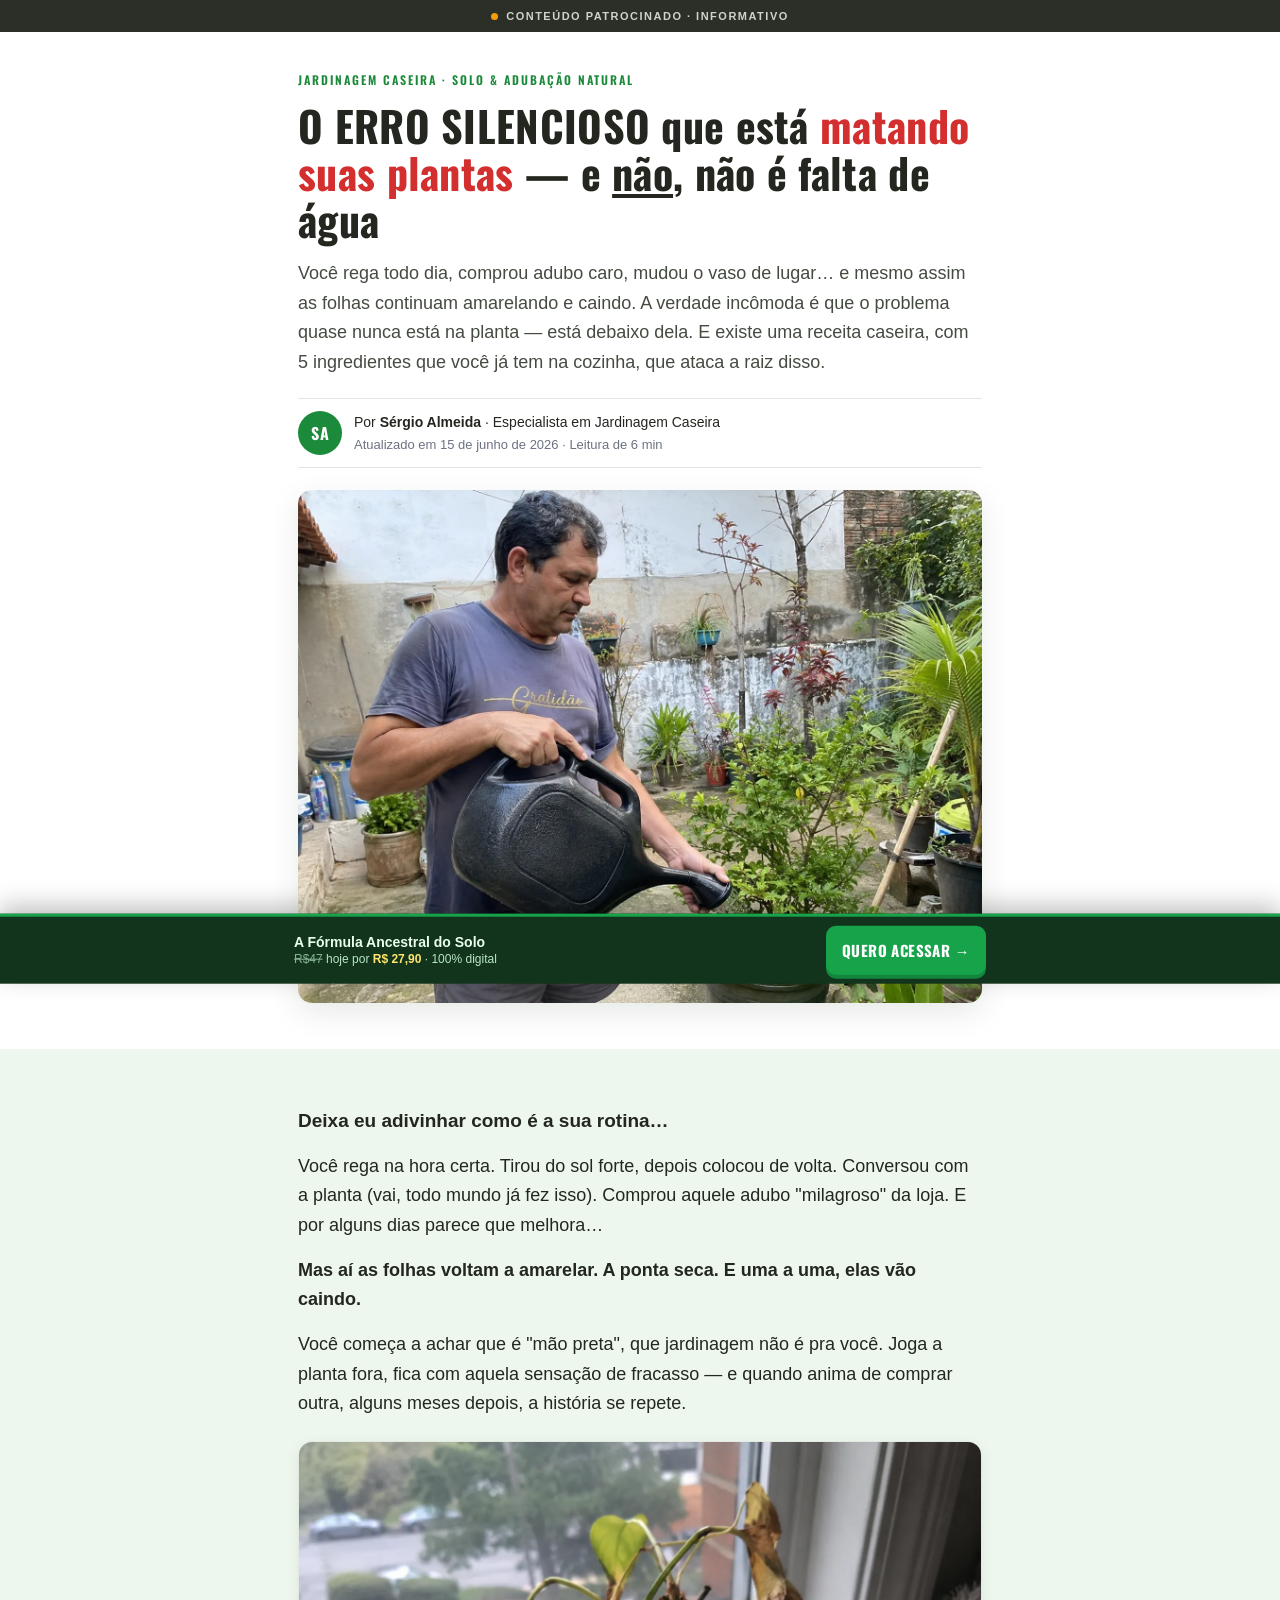
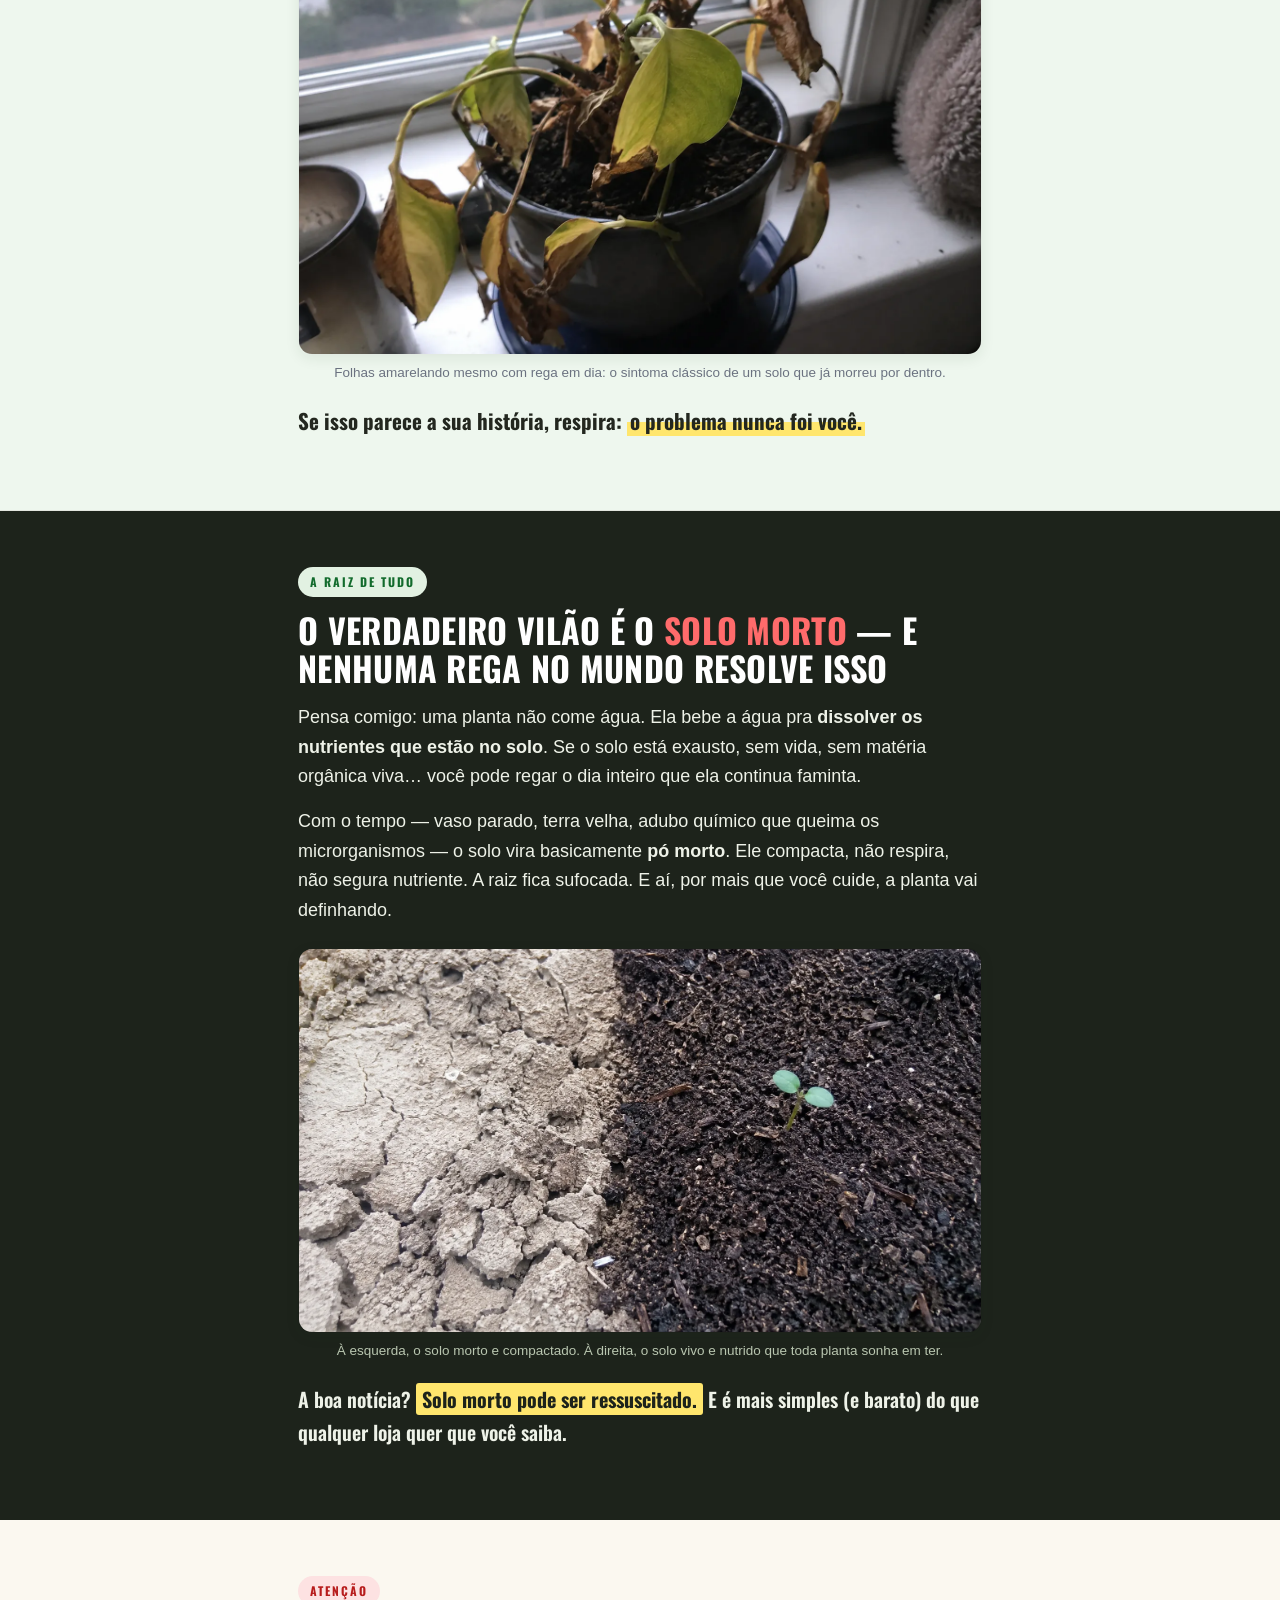
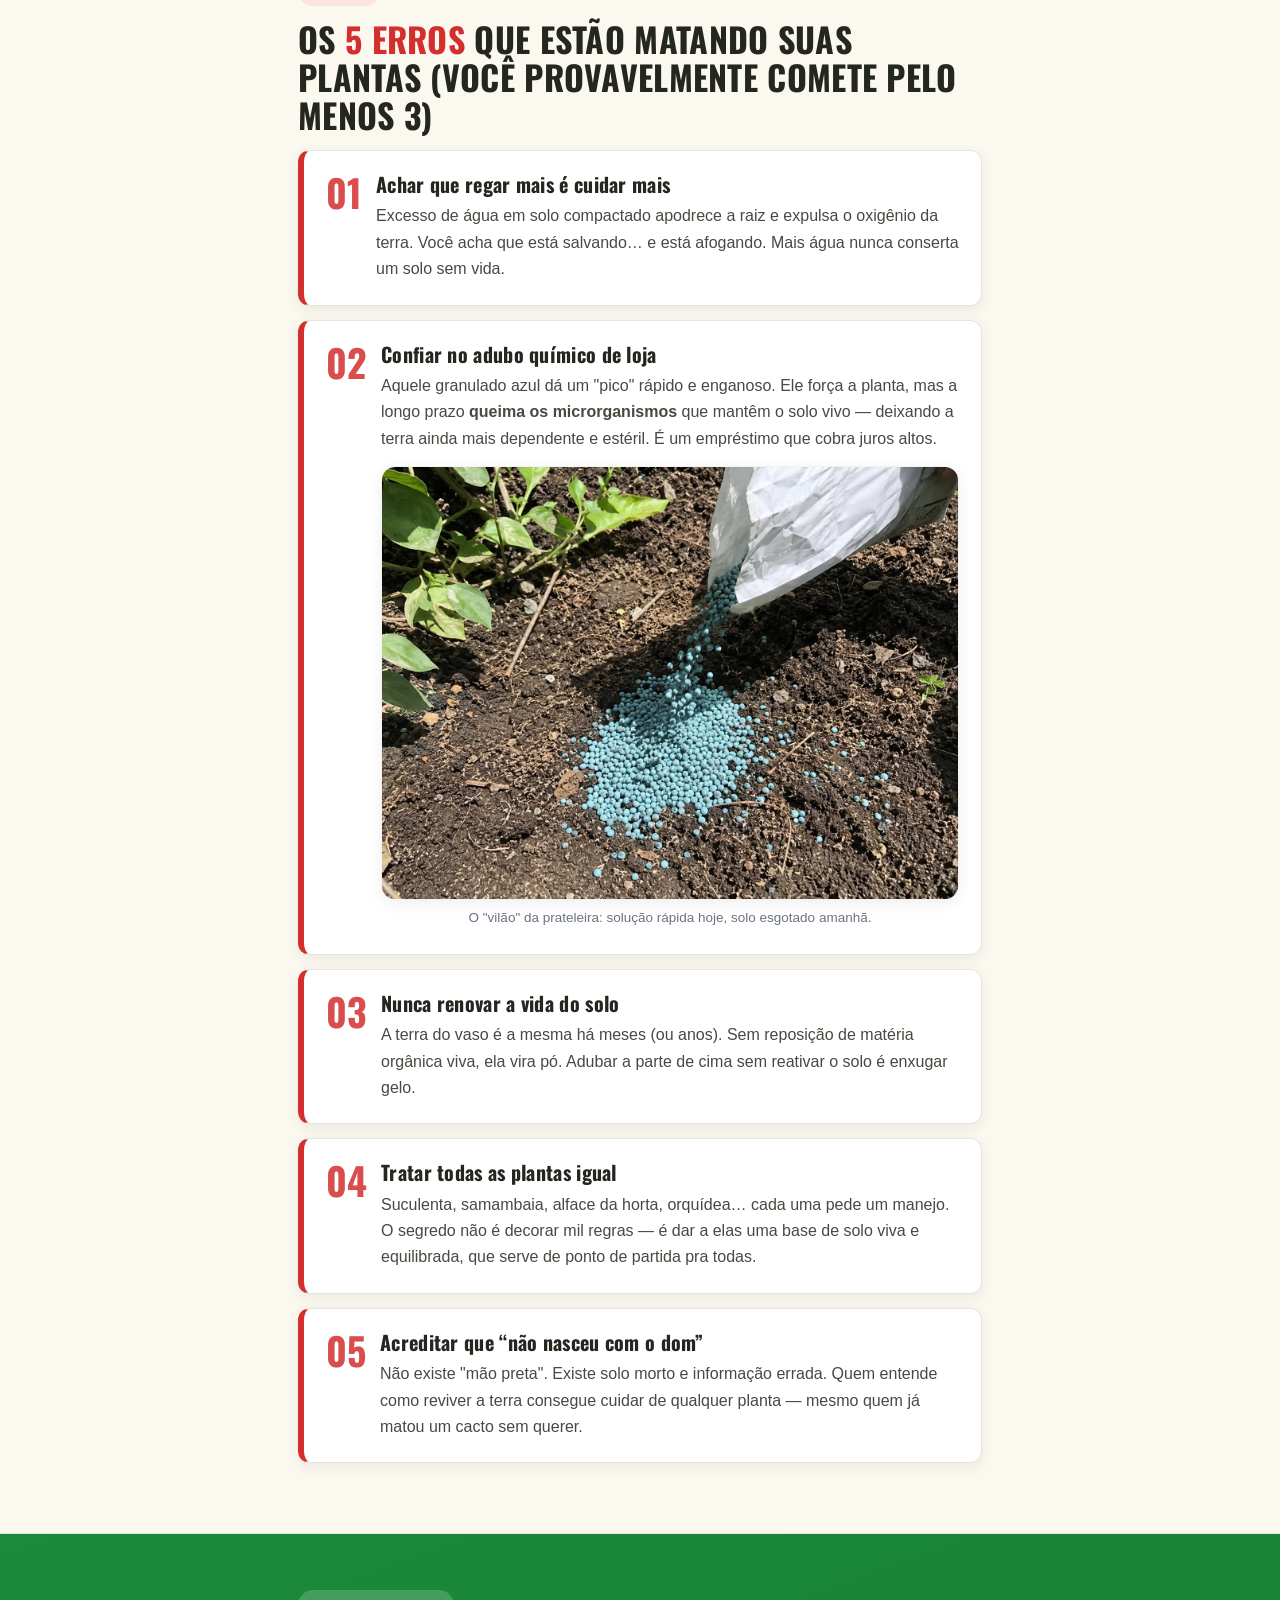
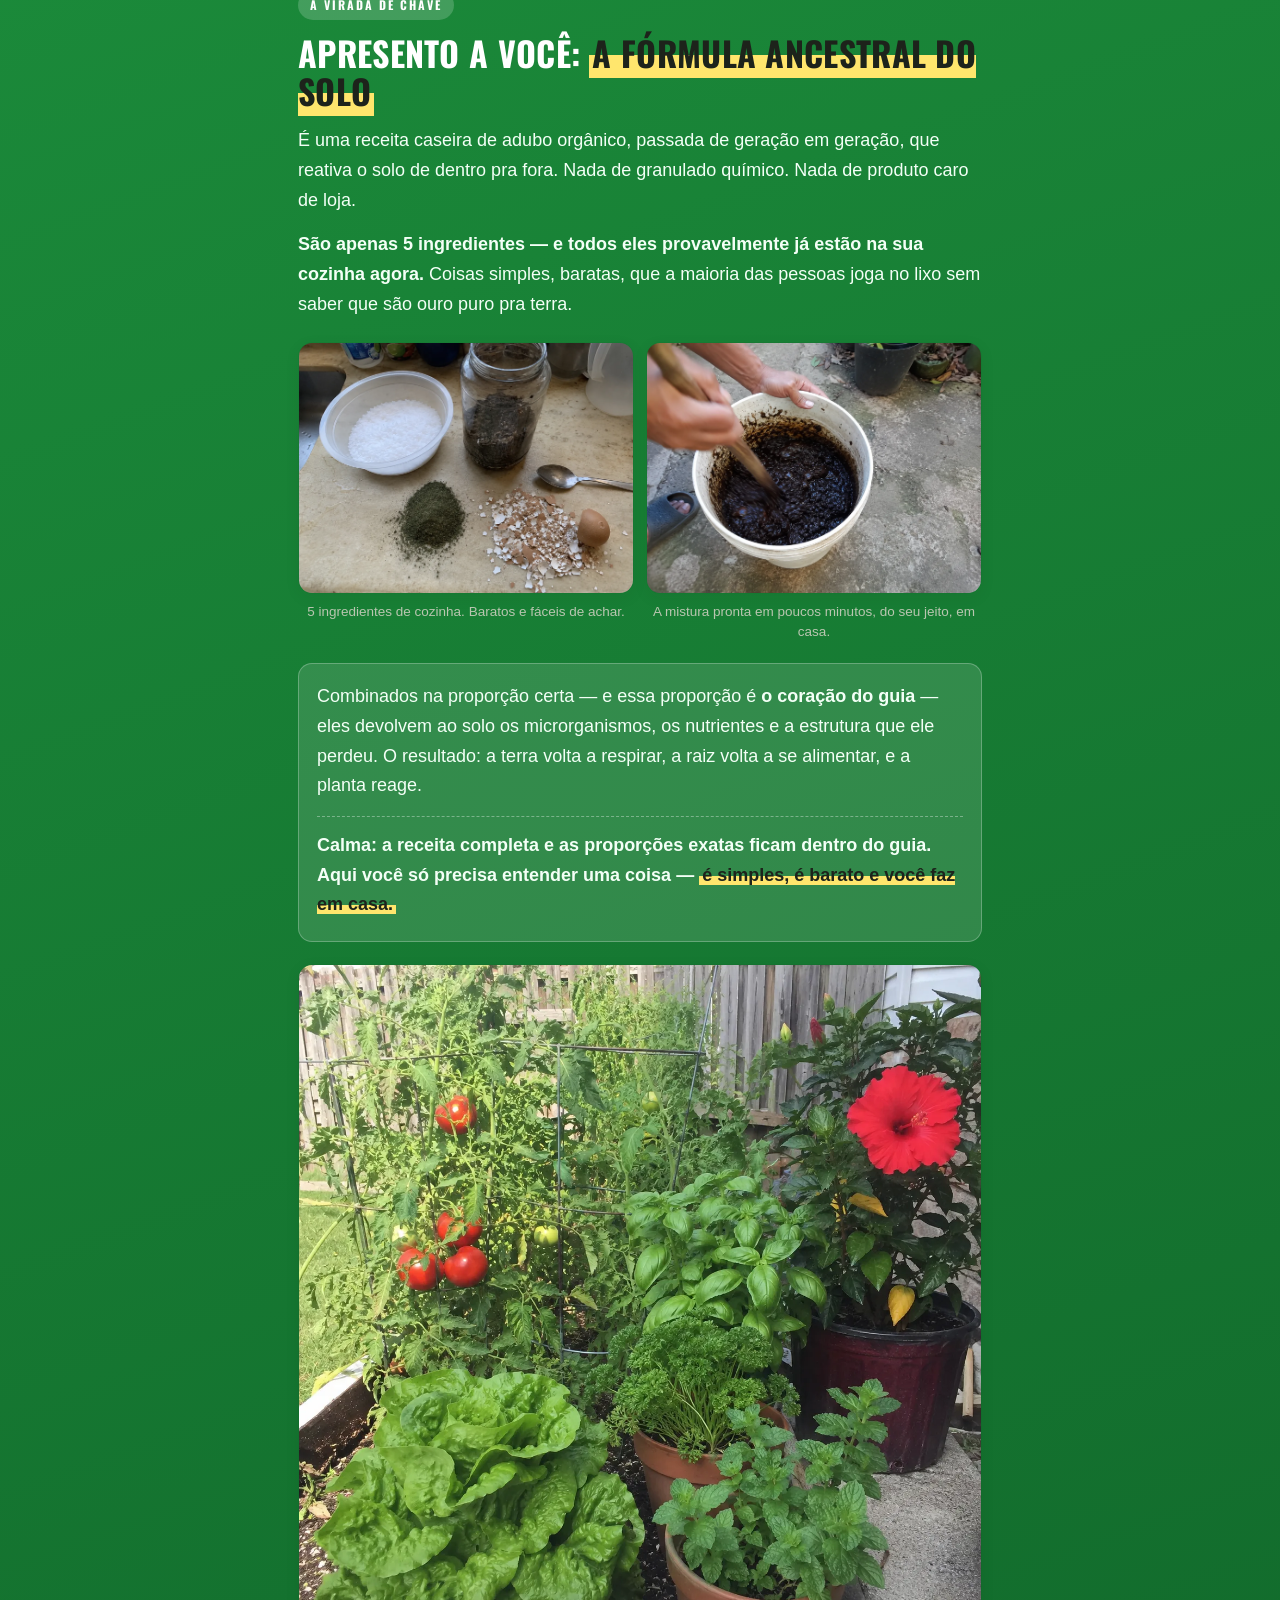
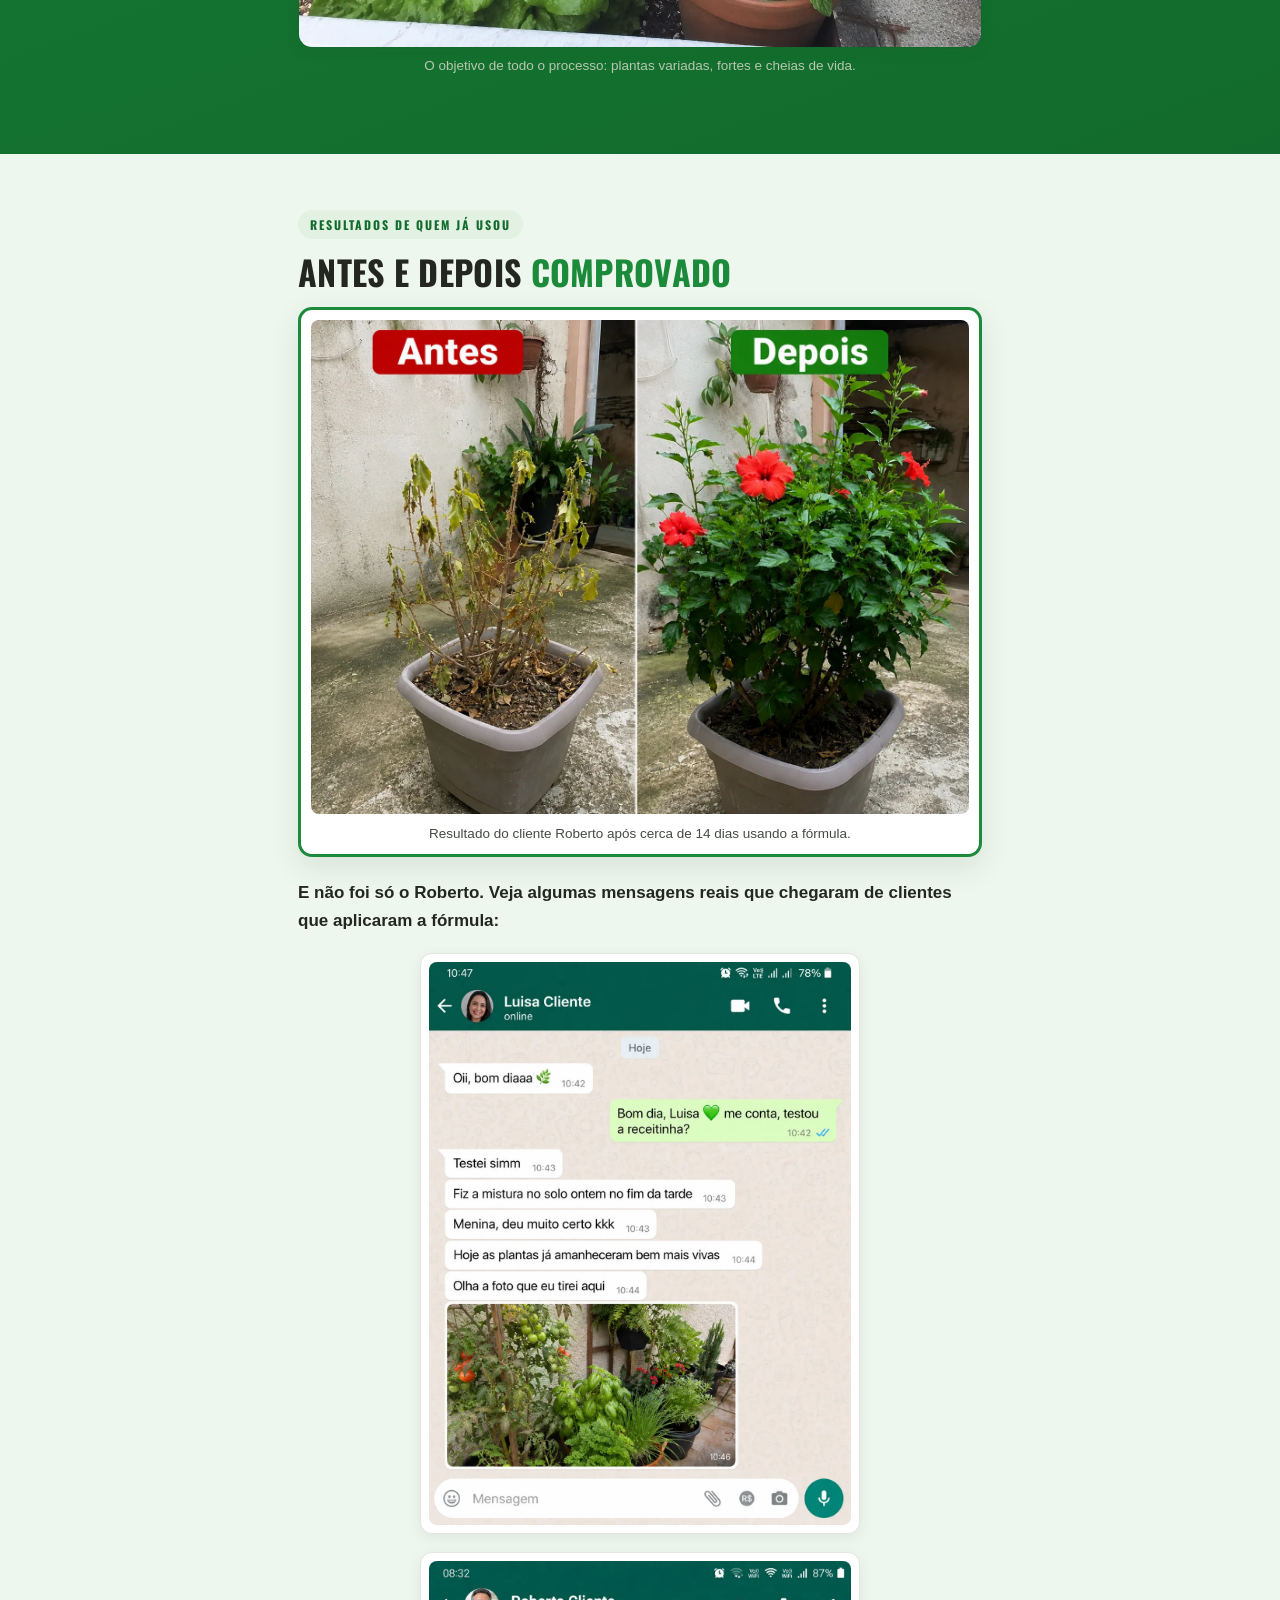
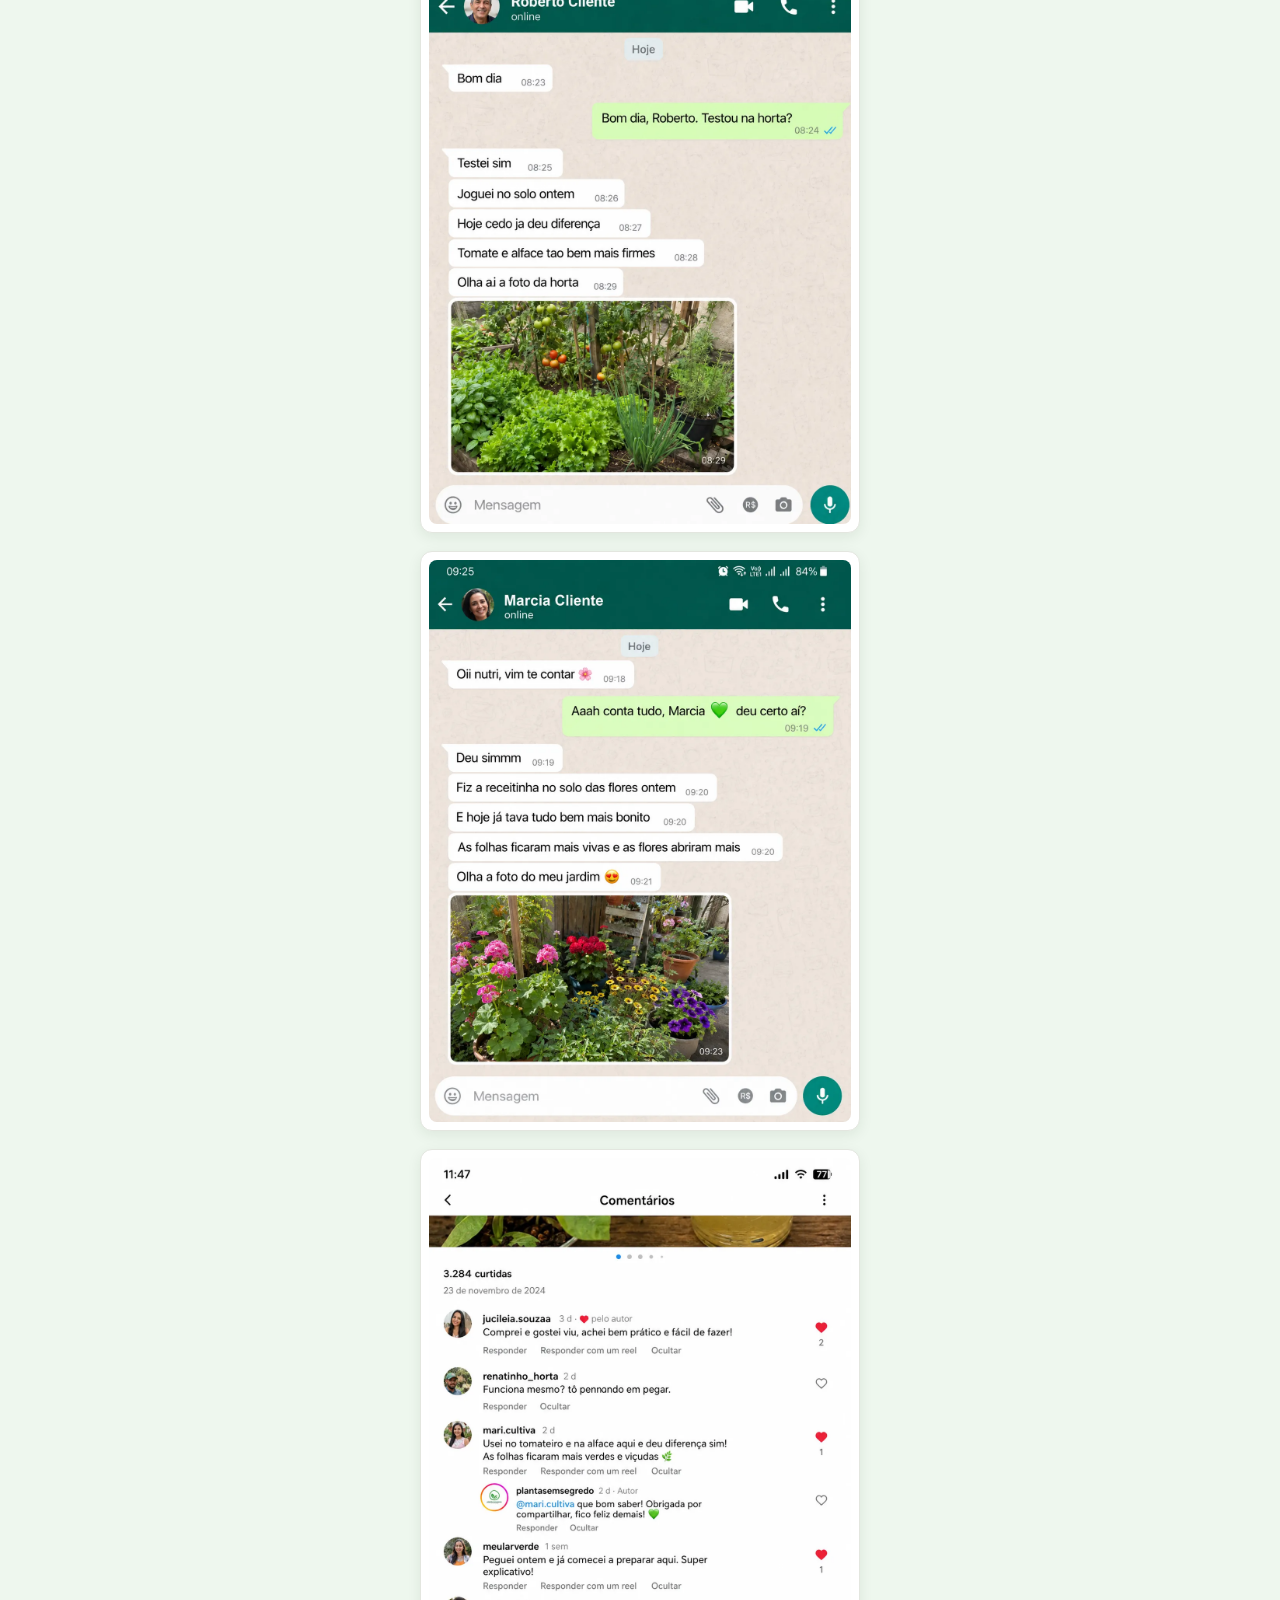
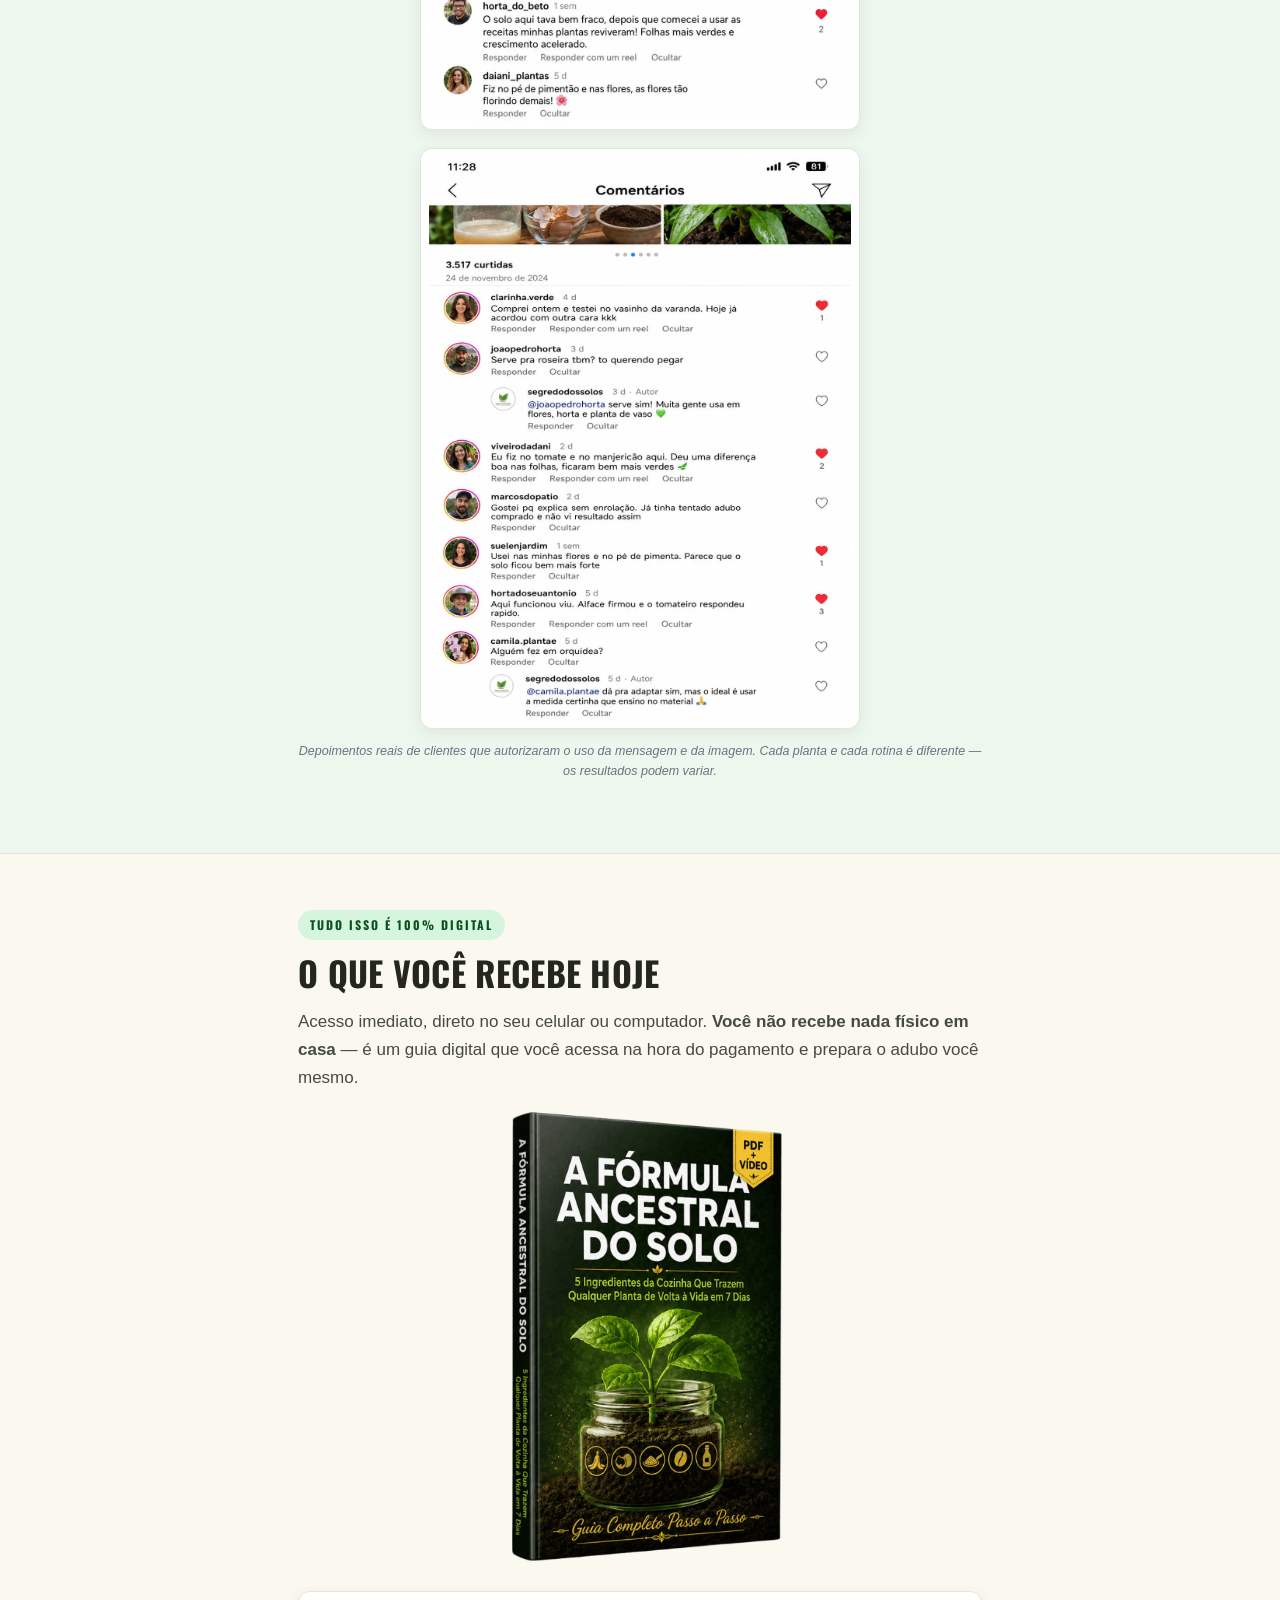
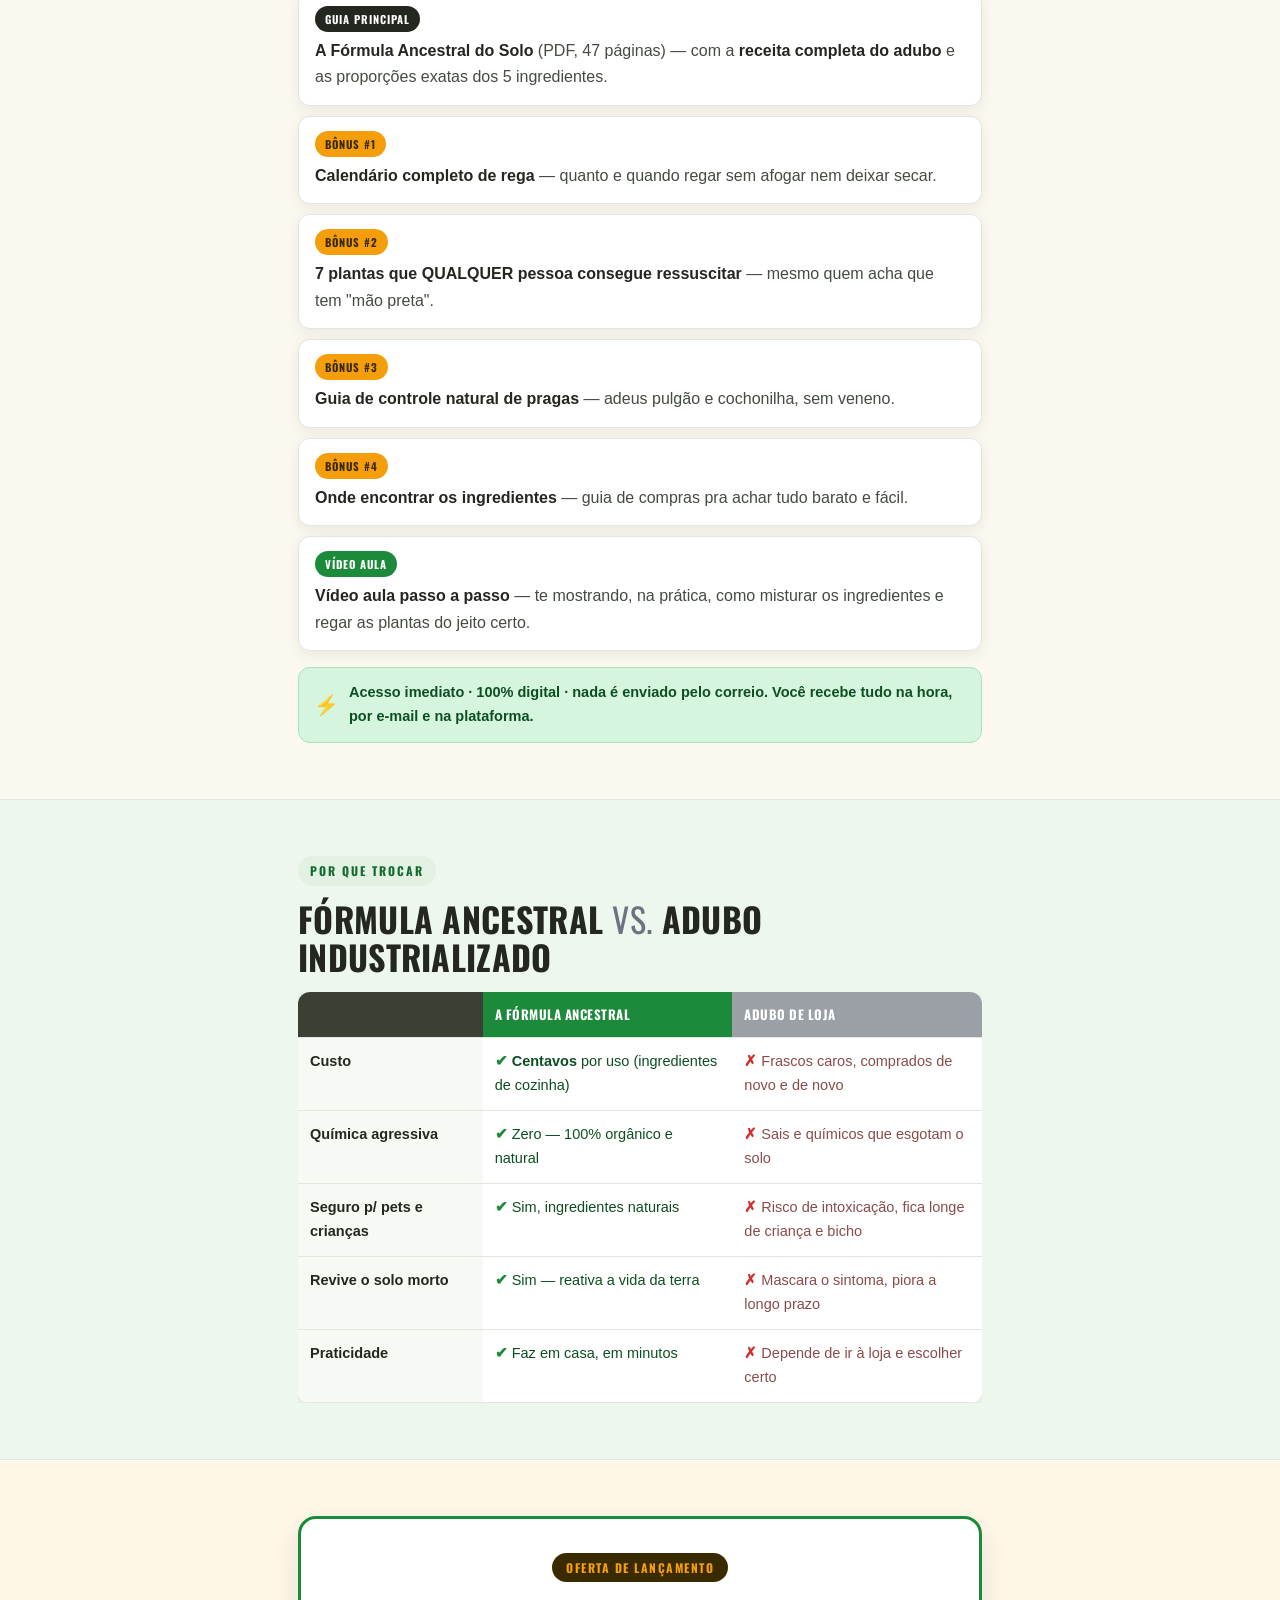
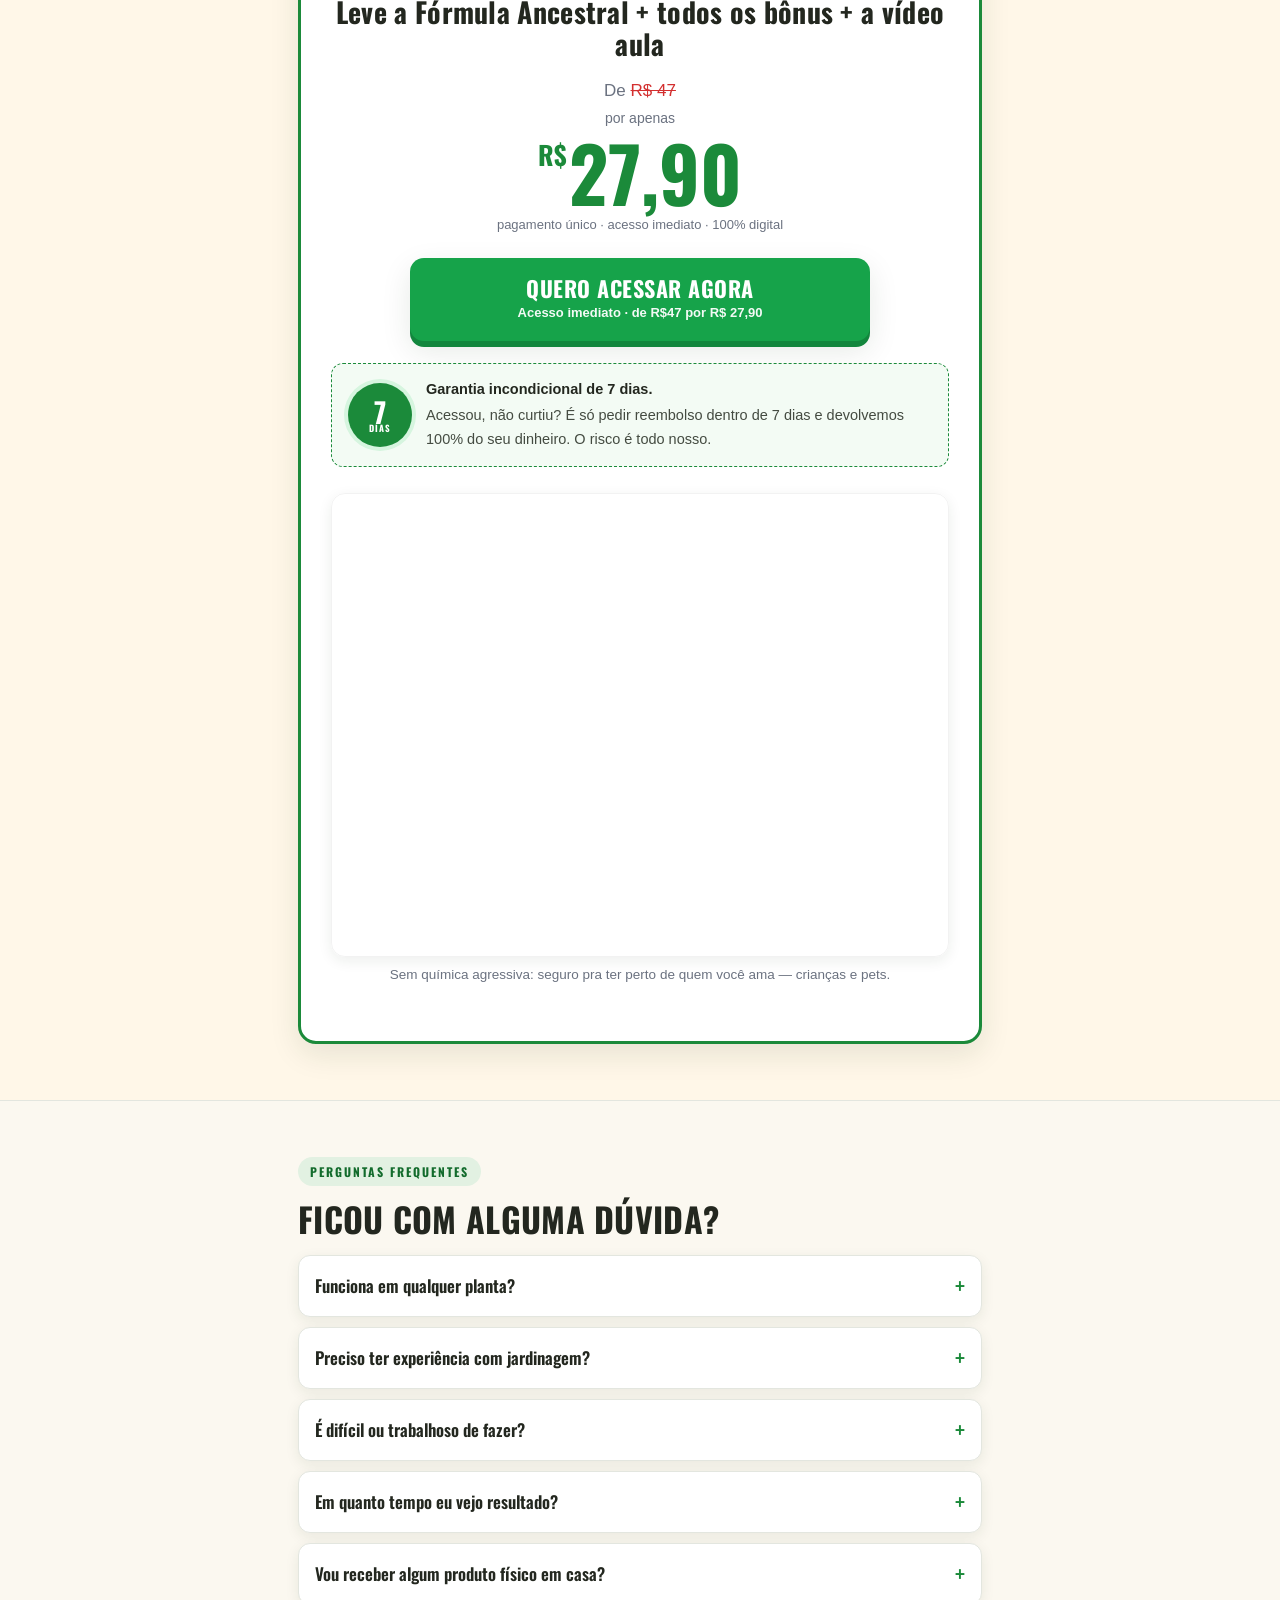
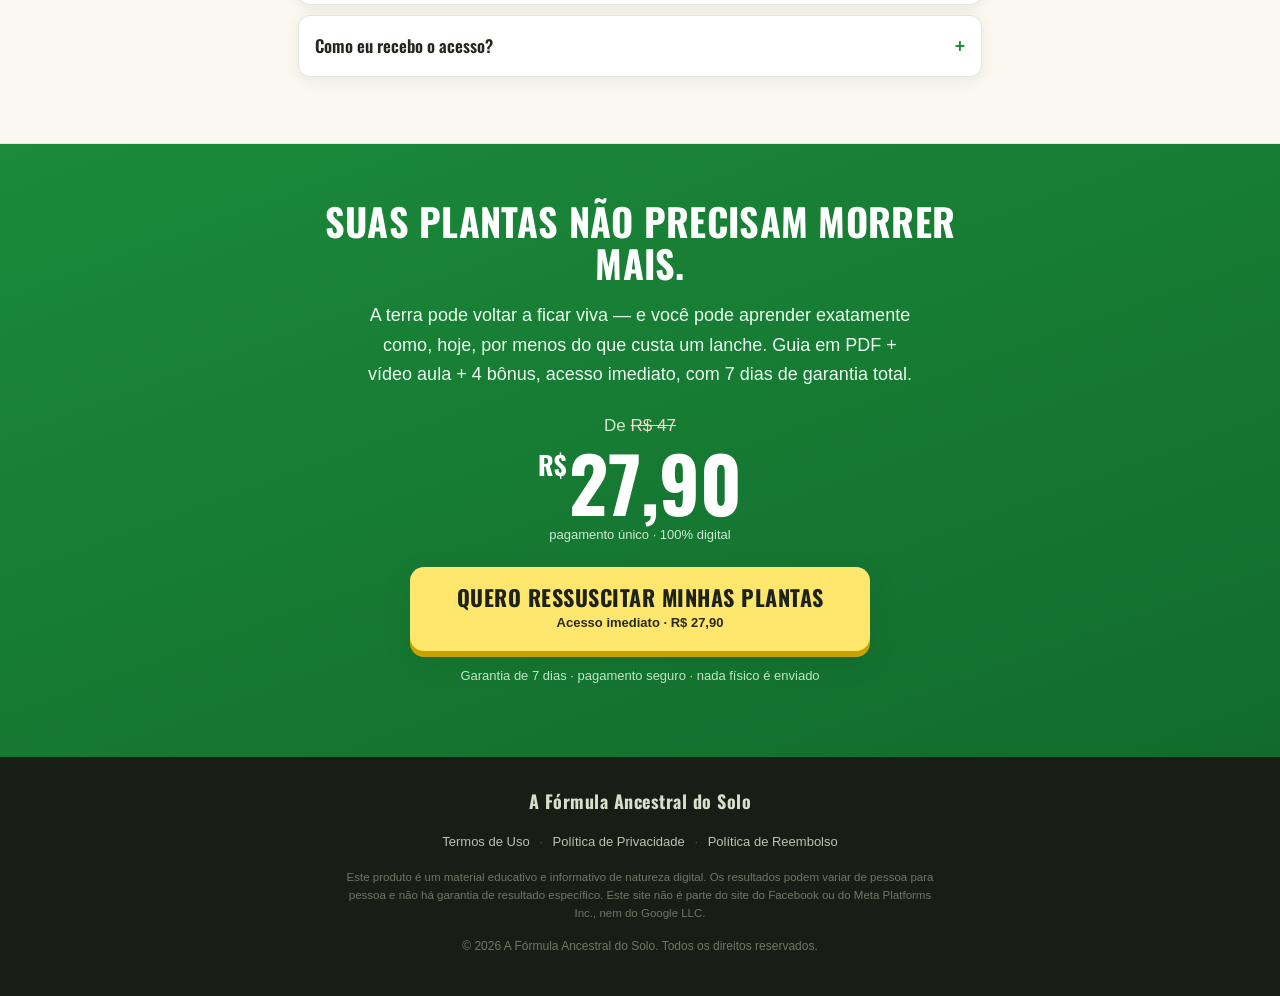
==== commit 32ad29e5: "LP 1-3: preco exibido alterado de R$9,90 para R$27,90 Troca apenas do texto exibido (titulo, meta ta" ====
--- a/1/index.html
+++ b/1/index.html
@@ -4,16 +4,16 @@
   <meta charset="UTF-8">
   <meta name="viewport" content="width=device-width, initial-scale=1.0">
   <title>O erro silencioso que está matando suas plantas (e não é falta de água) | A Fórmula Ancestral do Solo</title>
-  <meta name="description" content="Descubra a fórmula ancestral de adubo caseiro, feita com 5 ingredientes da sua cozinha, que revitaliza o solo morto e ajuda plantas enfraquecidas a se recuperarem. Guia digital em PDF + vídeo aula. Acesso imediato, 100% digital. De R$47 por R$9,90.">
+  <meta name="description" content="Descubra a fórmula ancestral de adubo caseiro, feita com 5 ingredientes da sua cozinha, que revitaliza o solo morto e ajuda plantas enfraquecidas a se recuperarem. Guia digital em PDF + vídeo aula. Acesso imediato, 100% digital. De R$47 por R$27,90.">
 
   <meta property="og:title" content="O erro silencioso que está matando suas plantas (e não é falta de água)">
-  <meta property="og:description" content="A fórmula ancestral de adubo caseiro com 5 ingredientes da cozinha que revitaliza o solo morto. Guia digital em PDF + vídeo aula. Acesso imediato. De R$47 por R$9,90.">
+  <meta property="og:description" content="A fórmula ancestral de adubo caseiro com 5 ingredientes da cozinha que revitaliza o solo morto. Guia digital em PDF + vídeo aula. Acesso imediato. De R$47 por R$27,90.">
   <meta property="og:image" content="../images/hero-gardener.webp">
   <meta property="og:type" content="article">
 
   <meta name="twitter:card" content="summary_large_image">
   <meta name="twitter:title" content="O erro silencioso que está matando suas plantas (e não é falta de água)">
-  <meta name="twitter:description" content="A fórmula ancestral de adubo caseiro com 5 ingredientes da cozinha que revitaliza o solo morto. Guia digital em PDF + vídeo aula. De R$47 por R$9,90.">
+  <meta name="twitter:description" content="A fórmula ancestral de adubo caseiro com 5 ingredientes da cozinha que revitaliza o solo morto. Guia digital em PDF + vídeo aula. De R$47 por R$27,90.">
   <meta name="twitter:image" content="../images/hero-gardener.webp">
 
   <link rel="preconnect" href="https://fonts.googleapis.com">
@@ -51,7 +51,7 @@
     <div class="sticky-cta__inner">
       <div class="sticky-cta__text">
         <strong>A Fórmula Ancestral do Solo</strong>
-        <span><s>R$47</s> hoje por <b>R$ 9,90</b> &middot; 100% digital</span>
+        <span><s>R$47</s> hoje por <b>R$ 27,90</b> &middot; 100% digital</span>
       </div>
       <a href="https://pay.hotmart.com/N106351965H?off=n7bk3vo4&checkoutMode=10" class="sticky-cta__btn">QUERO ACESSAR&nbsp;&rarr;</a>
     </div>
@@ -333,13 +333,13 @@
           <div class="price">
             <span class="price__from">De <s>R$ 47</s></span>
             <span class="price__by">por apenas</span>
-            <span class="price__value"><span class="price__cur">R$</span>9,90</span>
+            <span class="price__value"><span class="price__cur">R$</span>27,90</span>
             <span class="price__note">pagamento único &middot; acesso imediato &middot; 100% digital</span>
           </div>
 
           <a href="https://pay.hotmart.com/N106351965H?off=n7bk3vo4&checkoutMode=10" class="cta-btn cta-btn--big">
             <span class="cta-btn__main">QUERO ACESSAR AGORA</span>
-            <span class="cta-btn__sub">Acesso imediato &middot; de R$47 por R$ 9,90</span>
+            <span class="cta-btn__sub">Acesso imediato &middot; de R$47 por R$ 27,90</span>
           </a>
 
           <div class="guarantee">
@@ -401,13 +401,13 @@
 
         <div class="price price--center">
           <span class="price__from">De <s>R$ 47</s></span>
-          <span class="price__value price__value--light"><span class="price__cur">R$</span>9,90</span>
+          <span class="price__value price__value--light"><span class="price__cur">R$</span>27,90</span>
           <span class="price__note">pagamento único &middot; 100% digital</span>
         </div>
 
         <a href="https://pay.hotmart.com/N106351965H?off=n7bk3vo4&checkoutMode=10" class="cta-btn cta-btn--big cta-btn--onGreen">
           <span class="cta-btn__main">QUERO RESSUSCITAR MINHAS PLANTAS</span>
-          <span class="cta-btn__sub">Acesso imediato &middot; R$ 9,90</span>
+          <span class="cta-btn__sub">Acesso imediato &middot; R$ 27,90</span>
         </a>
         <p class="final-reassure">Garantia de 7 dias &middot; pagamento seguro &middot; nada físico é enviado</p>
       </div>
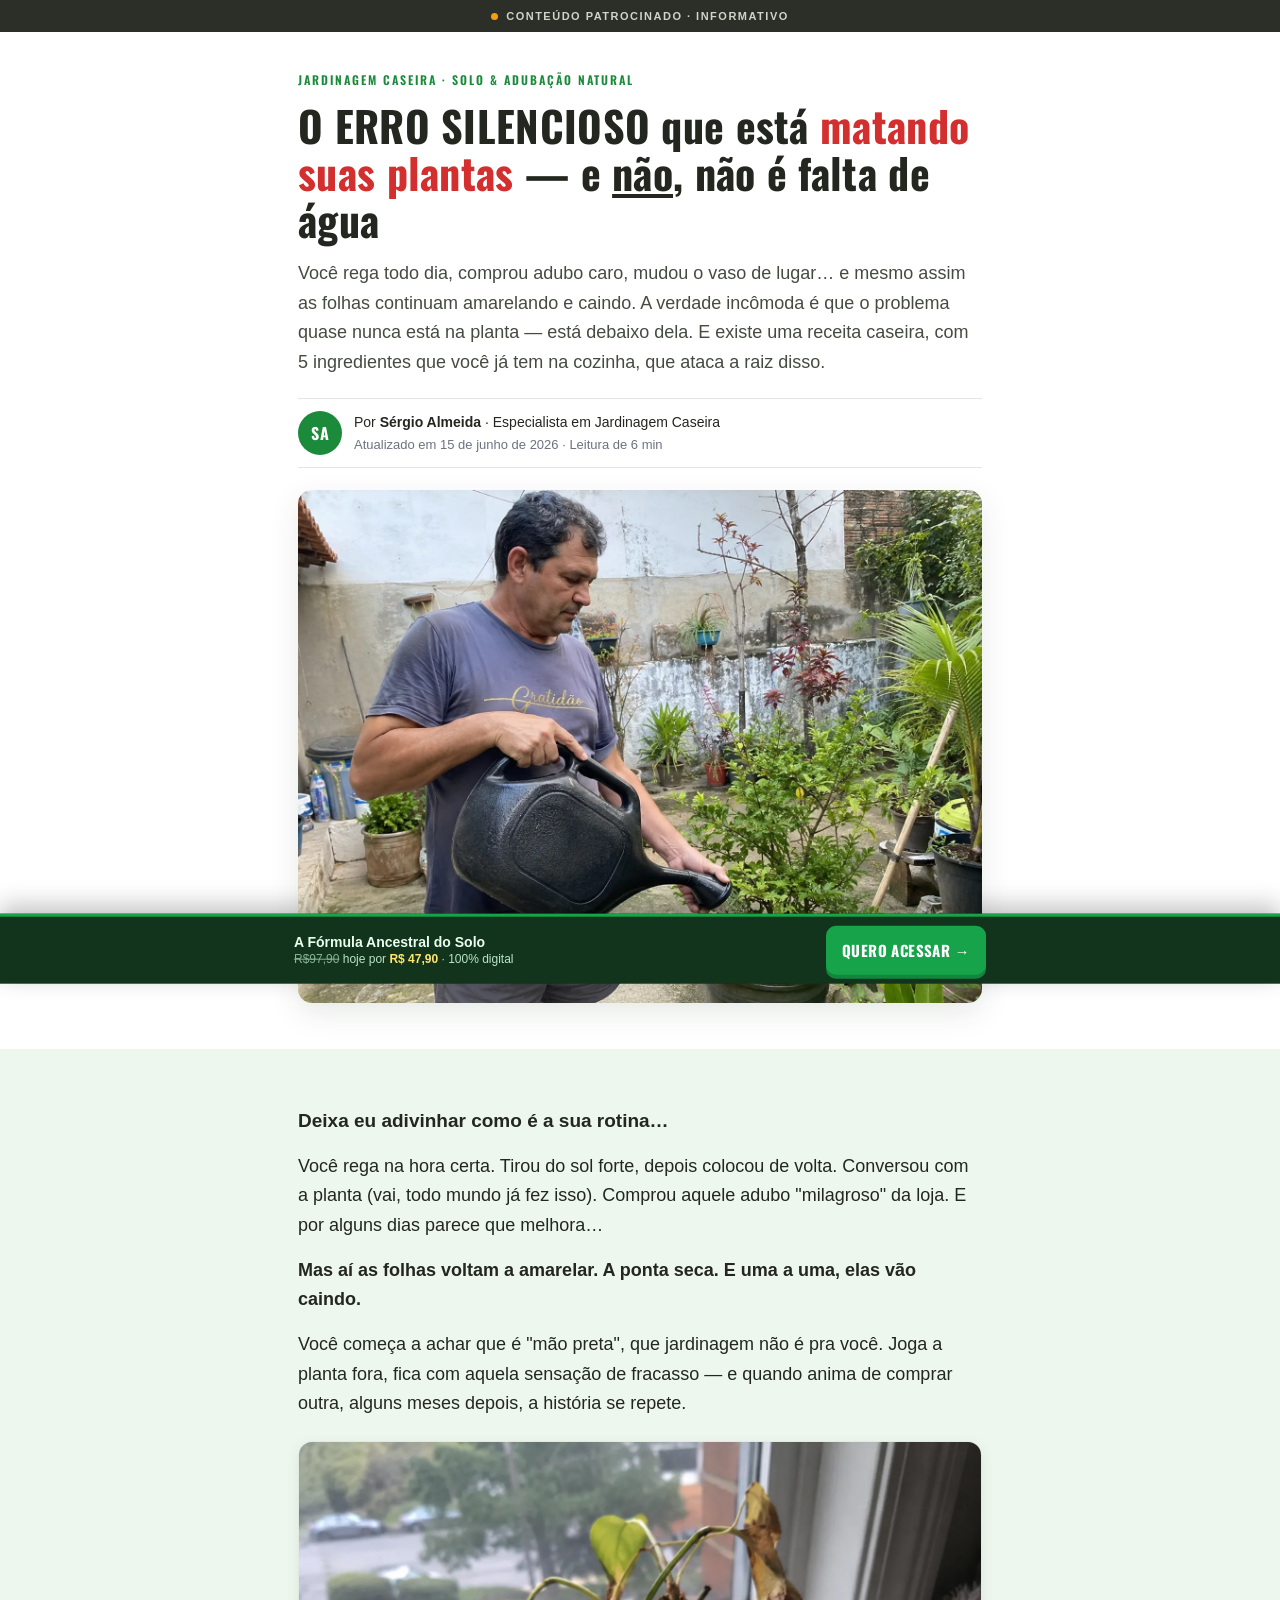
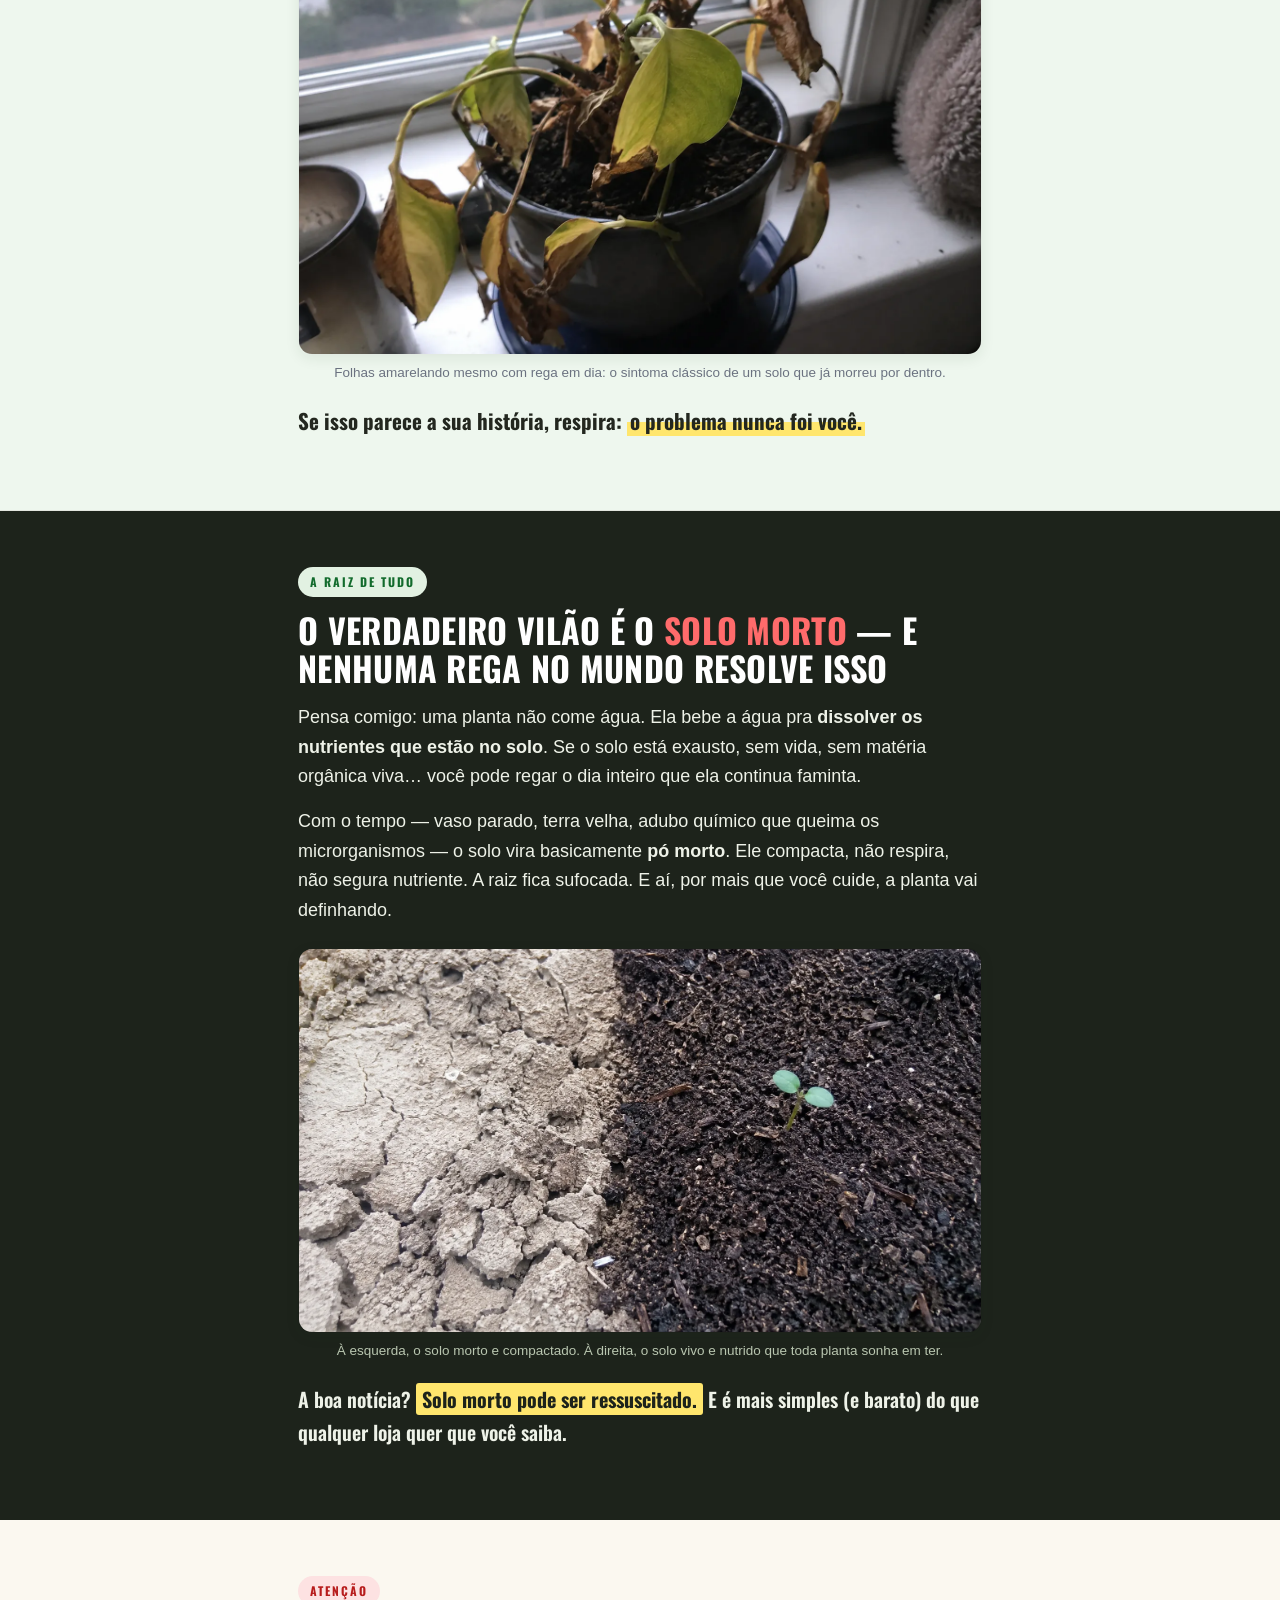
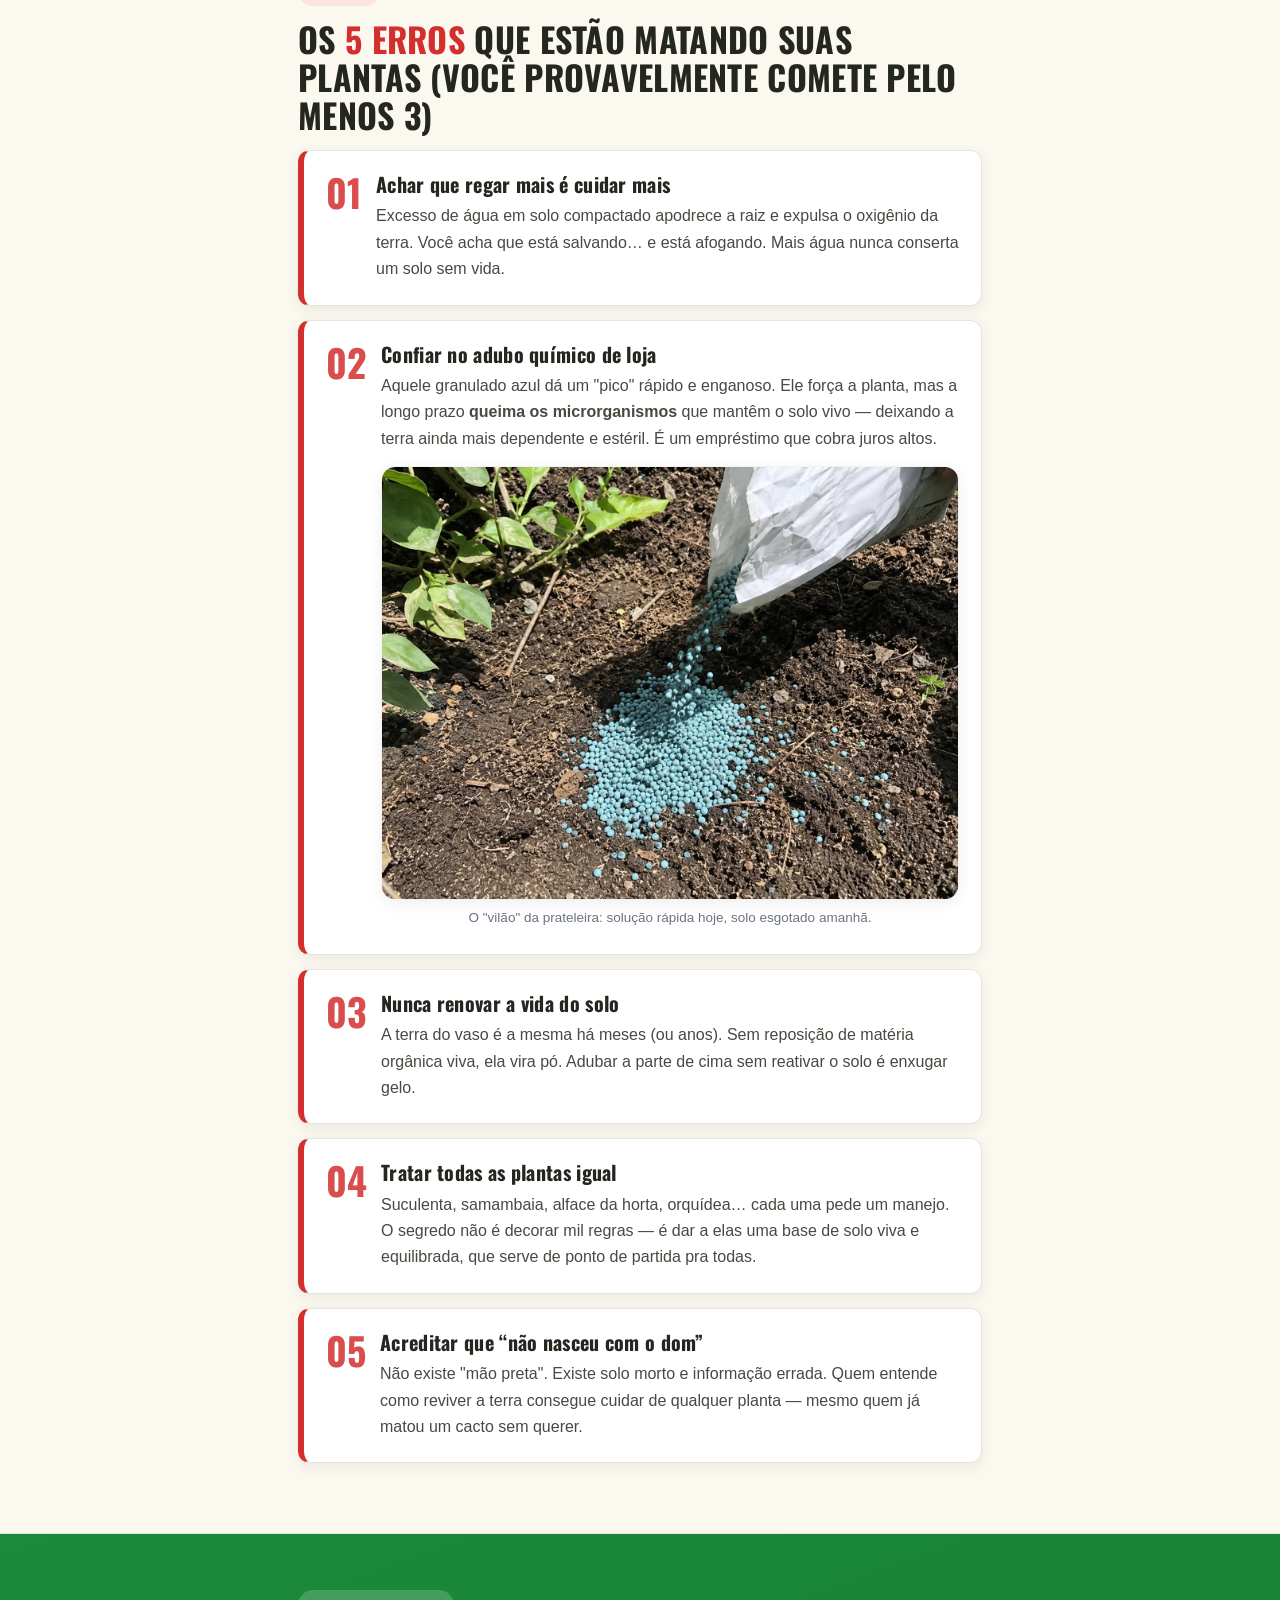
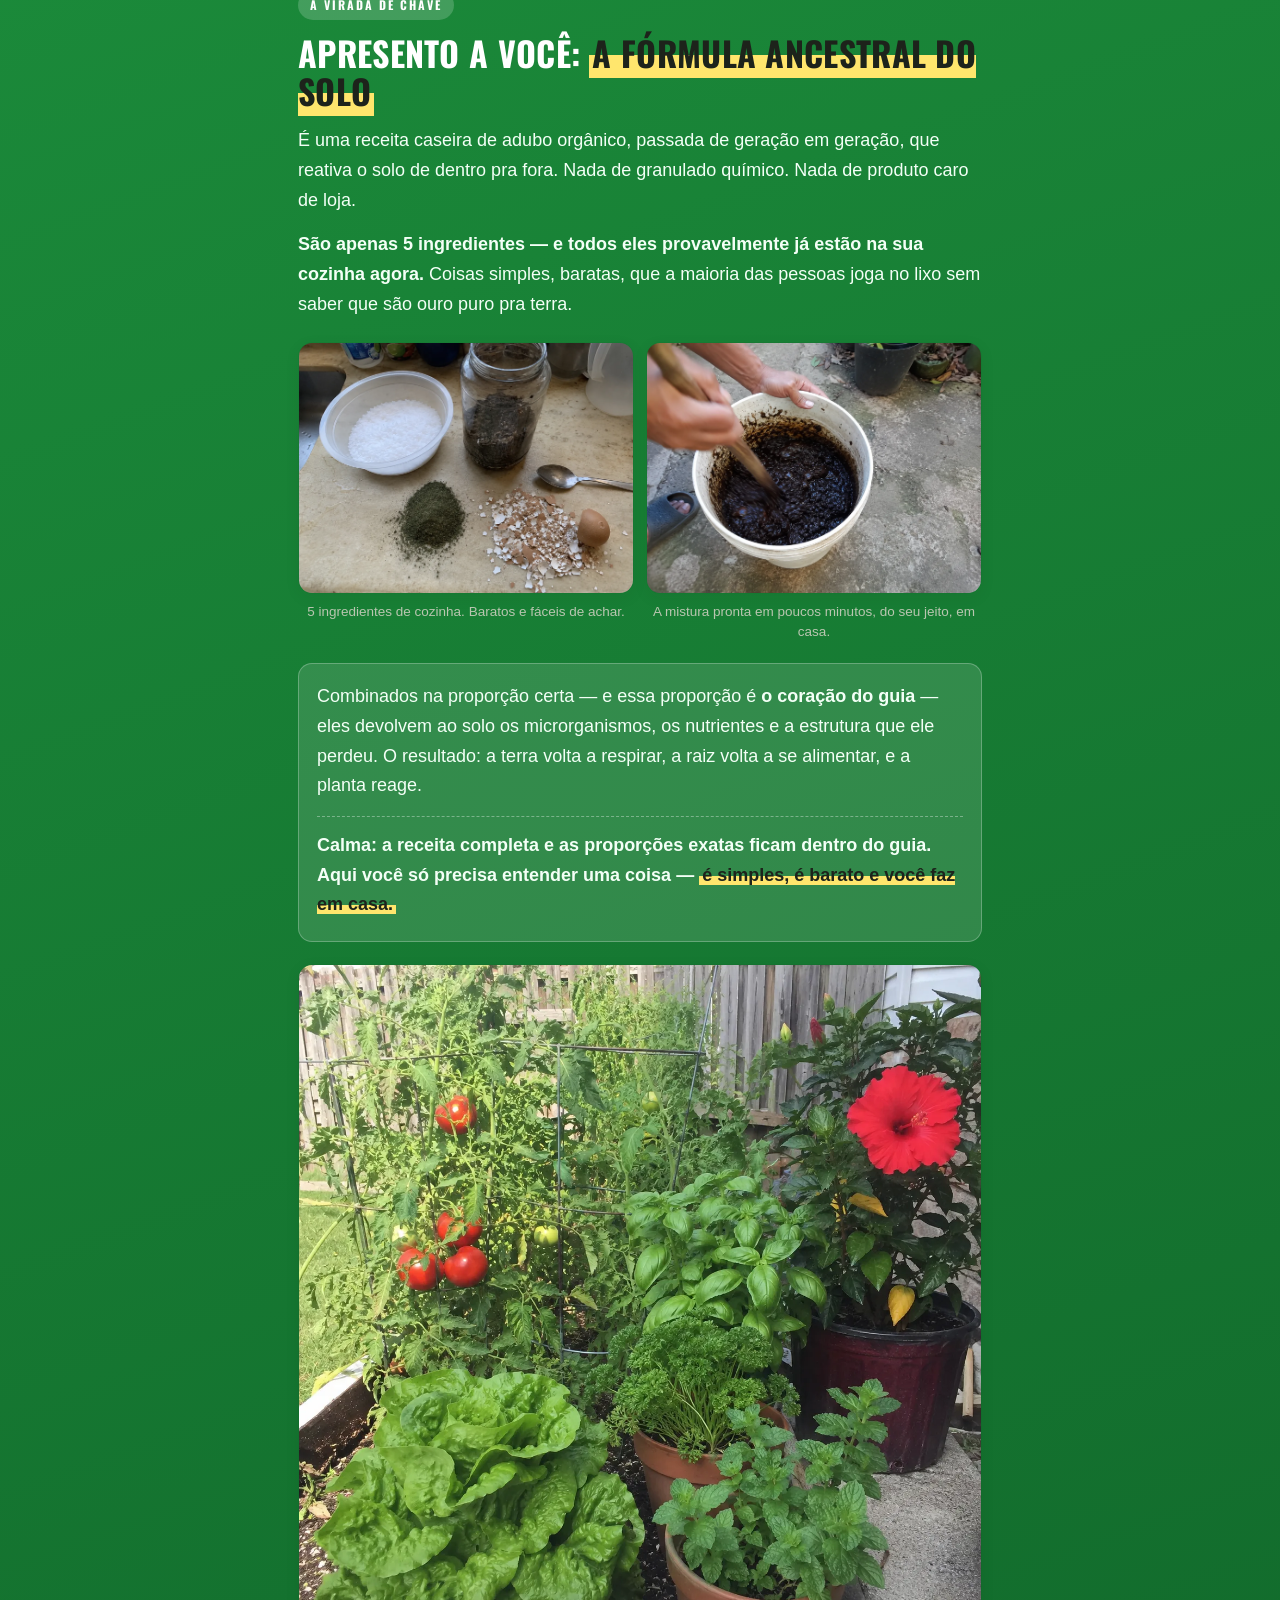
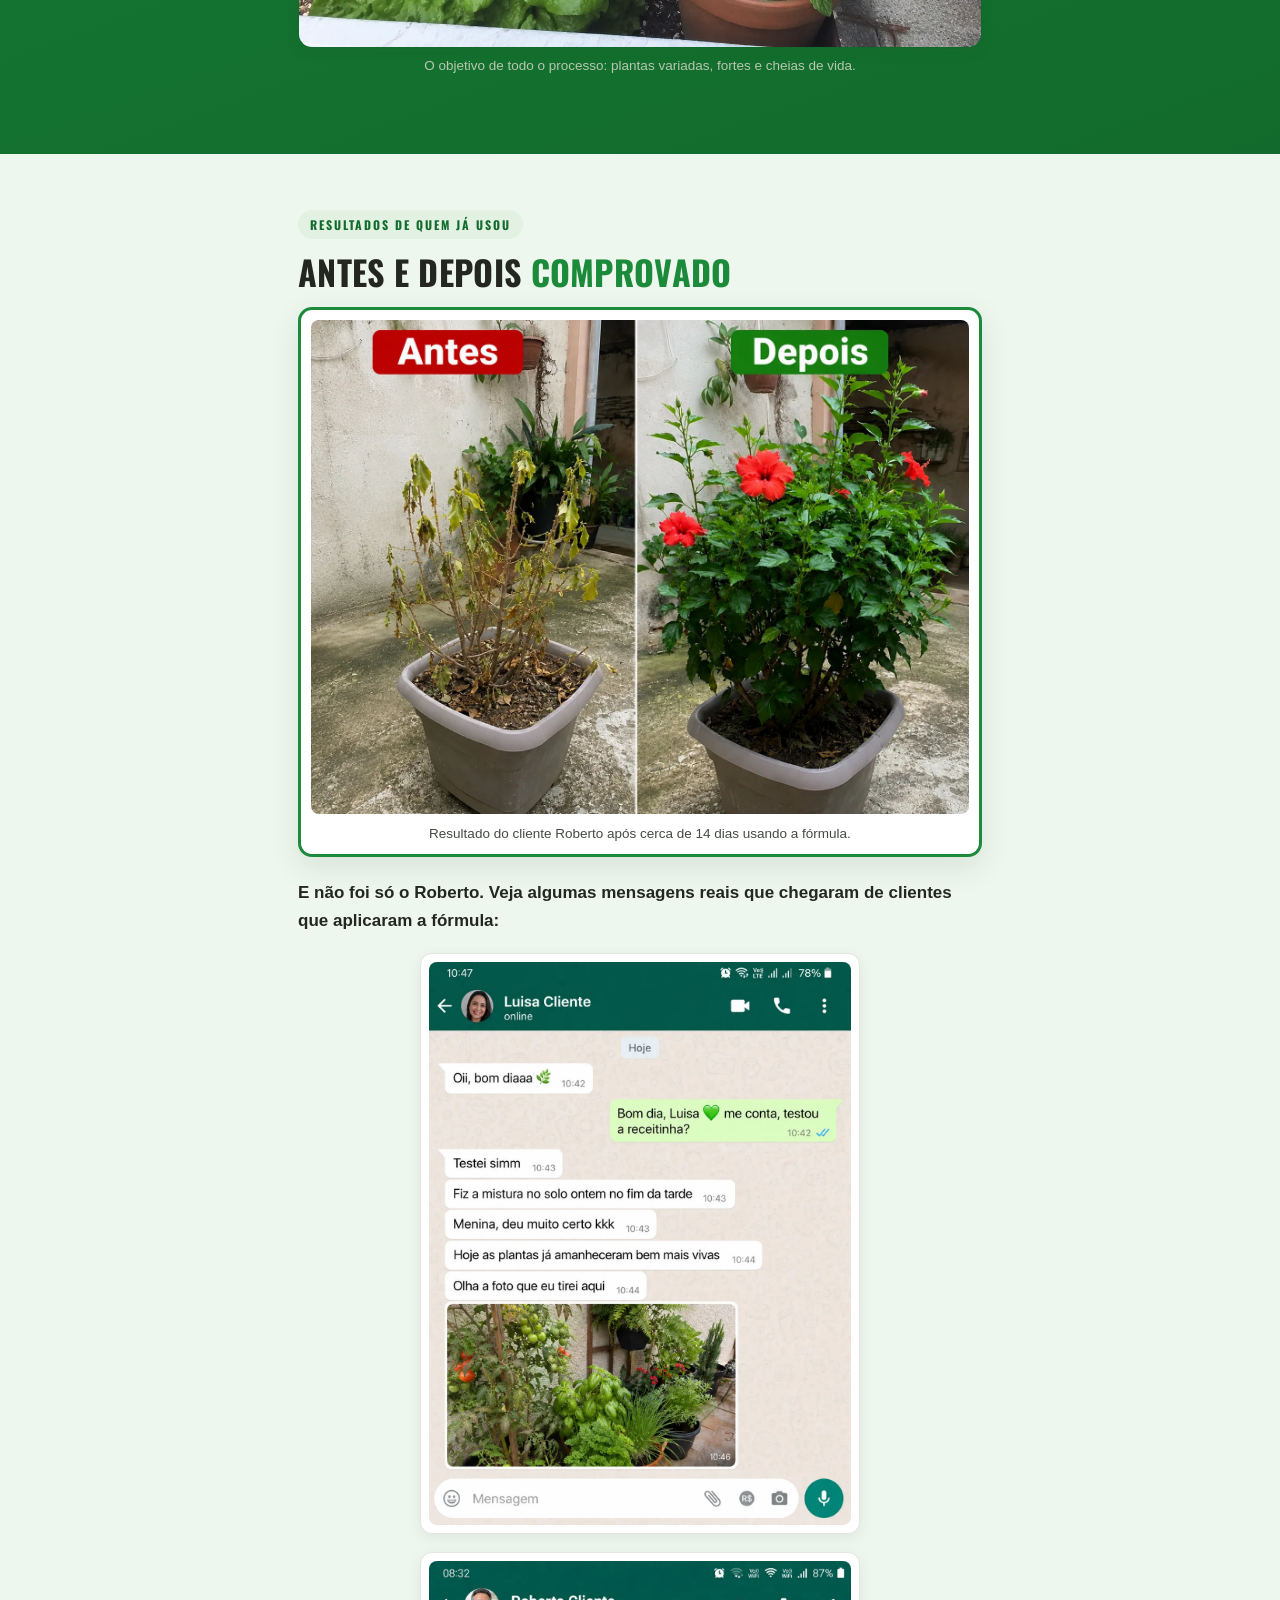
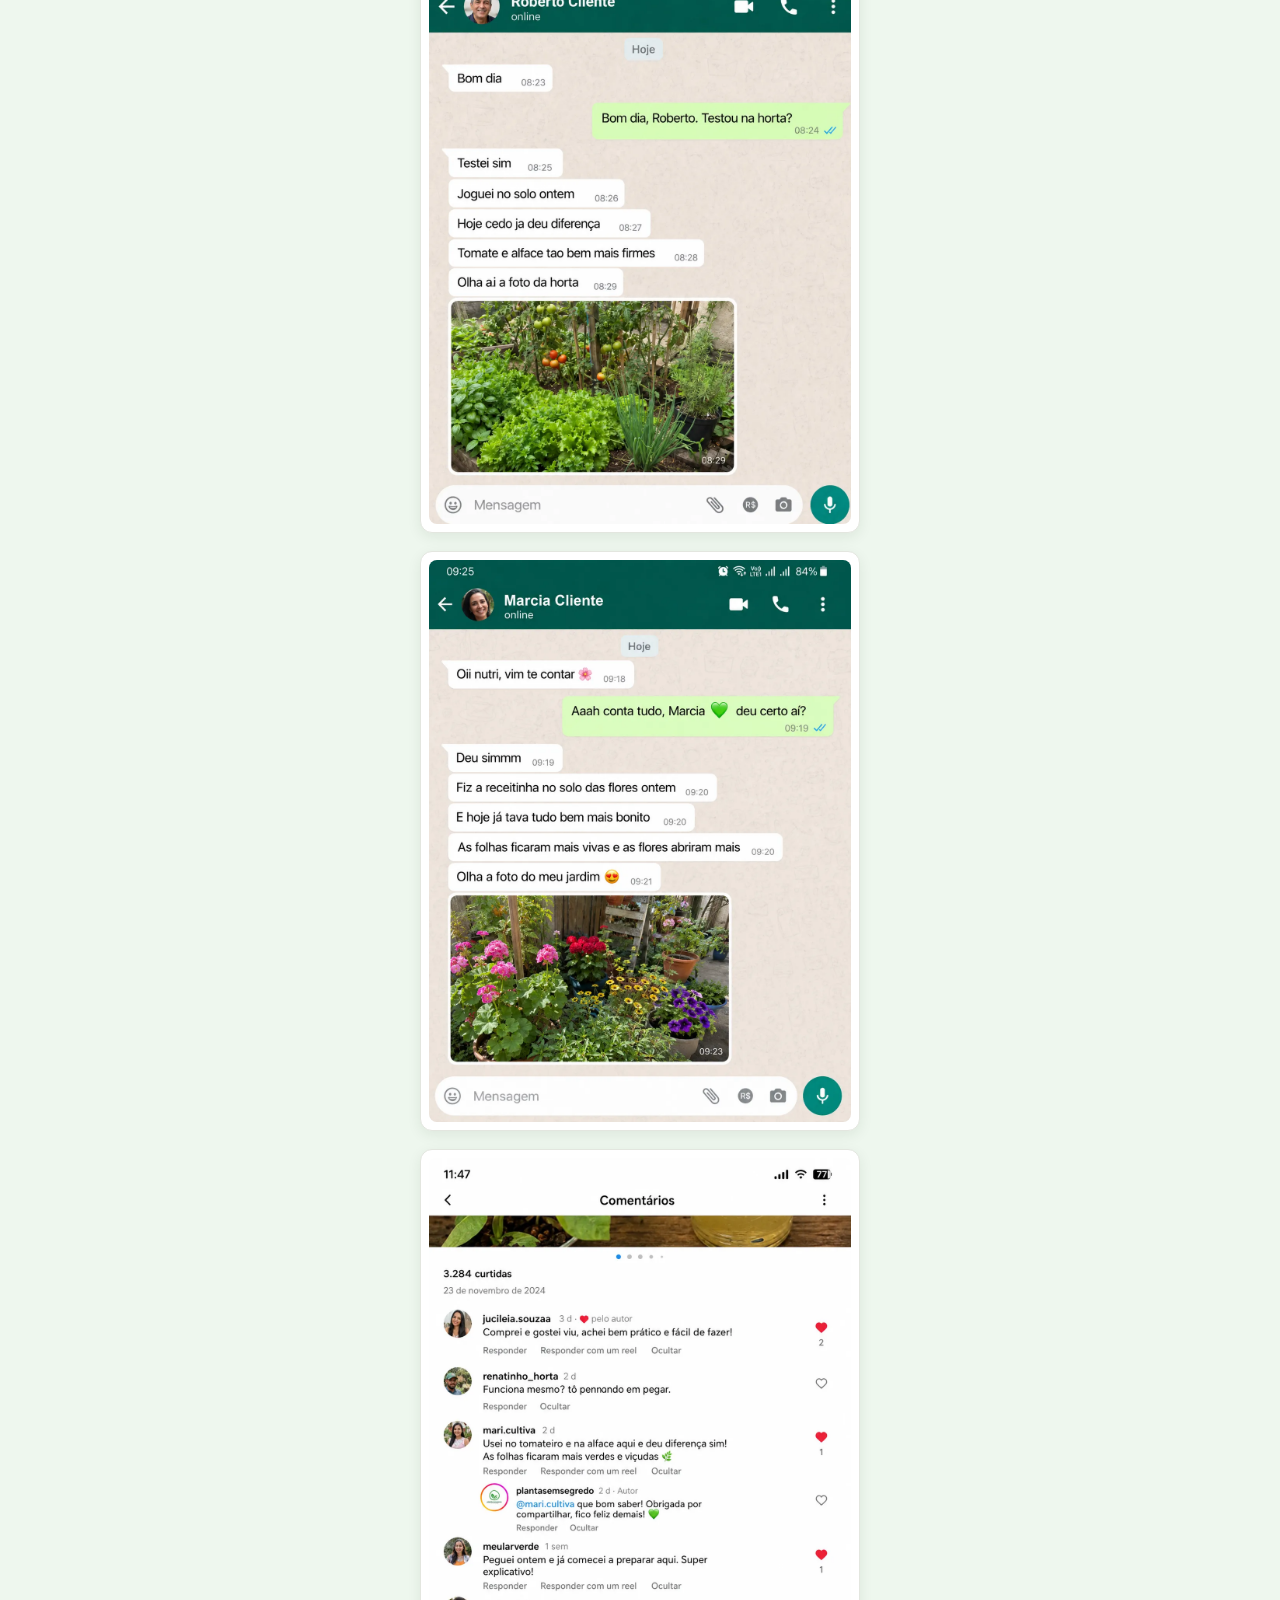
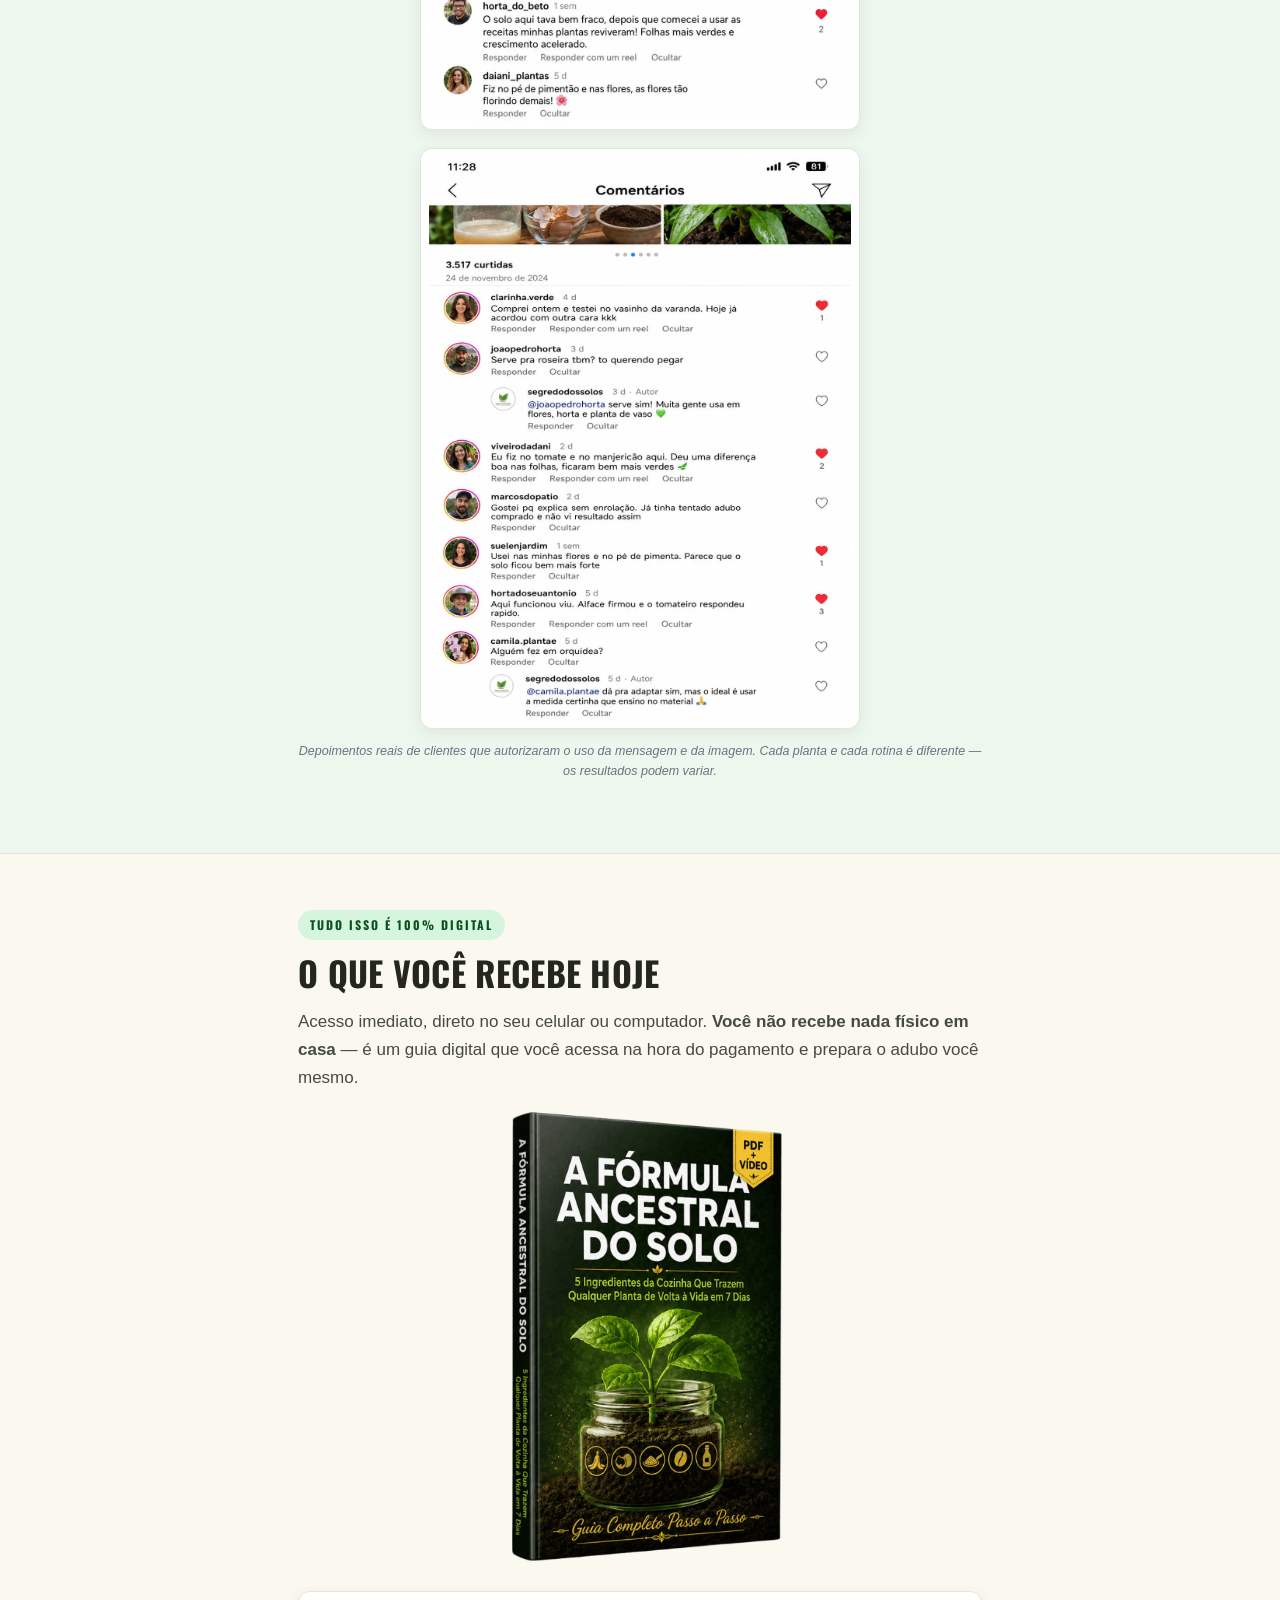
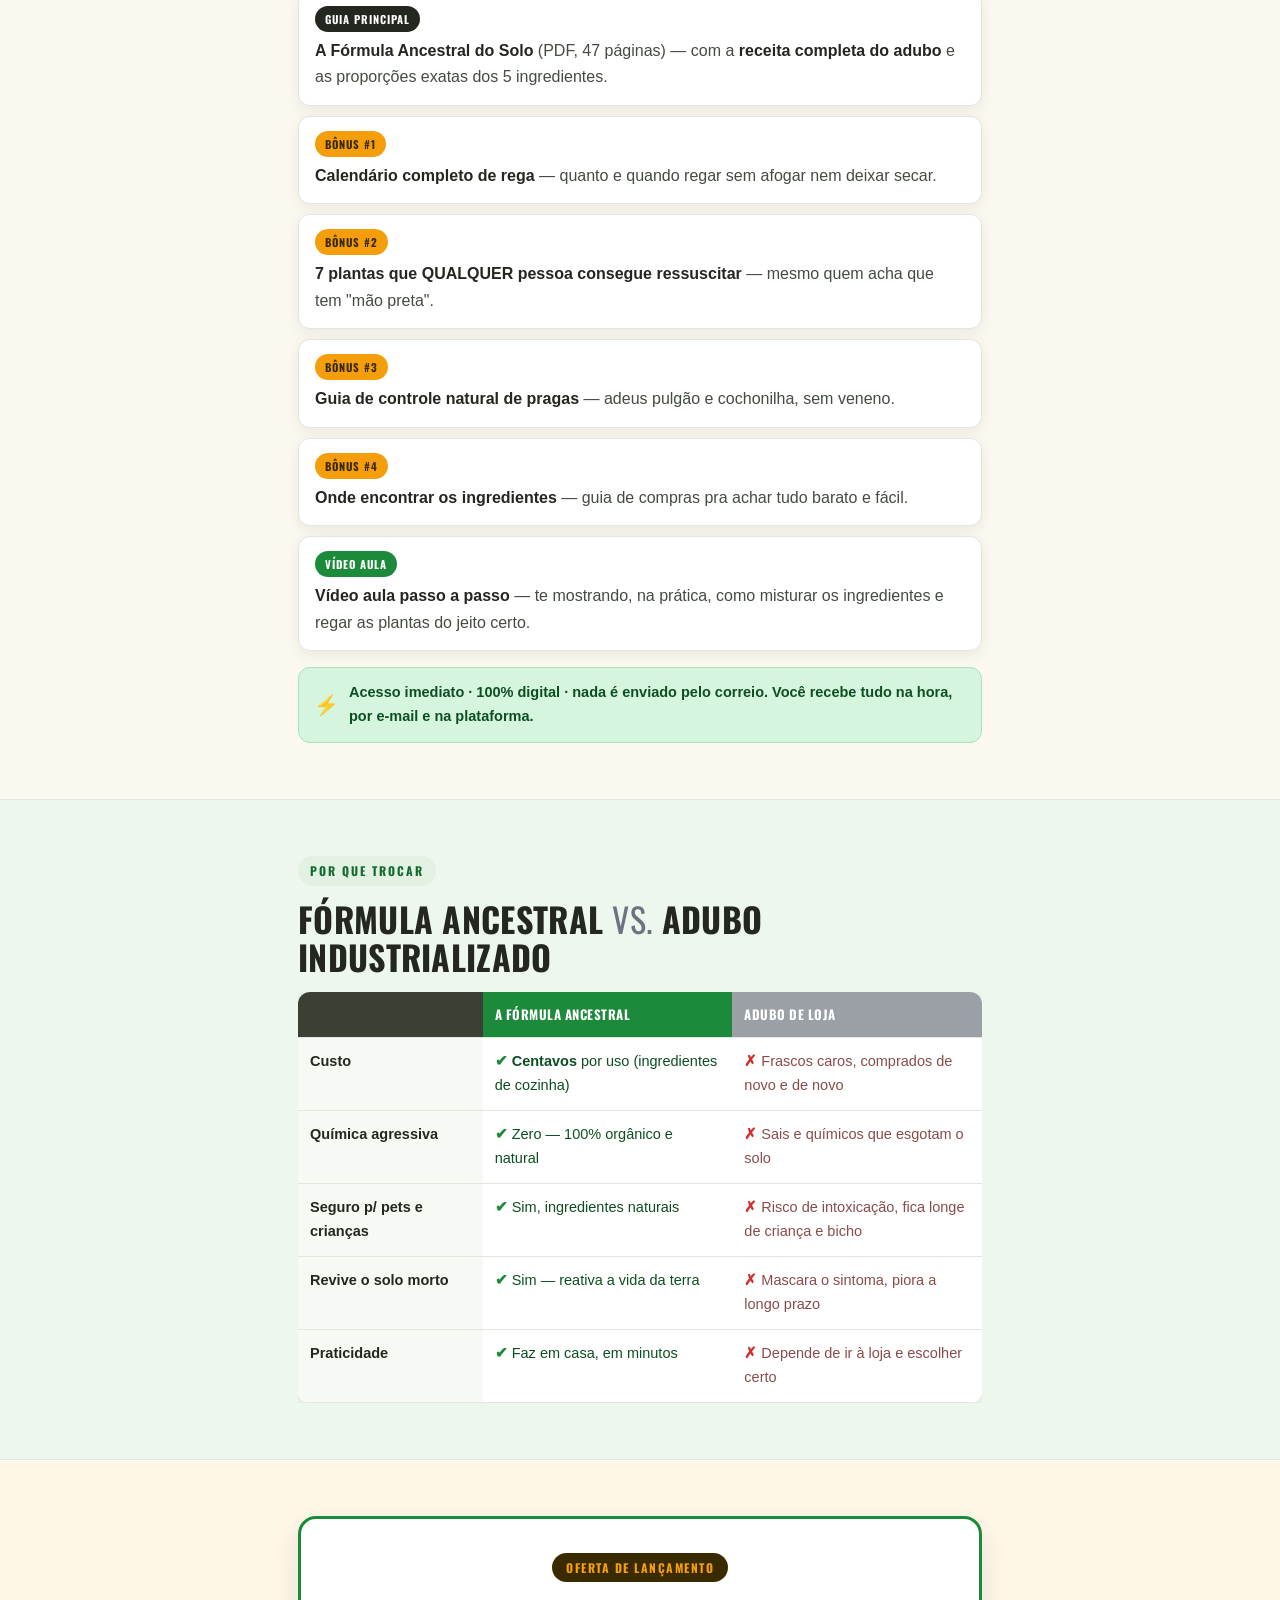
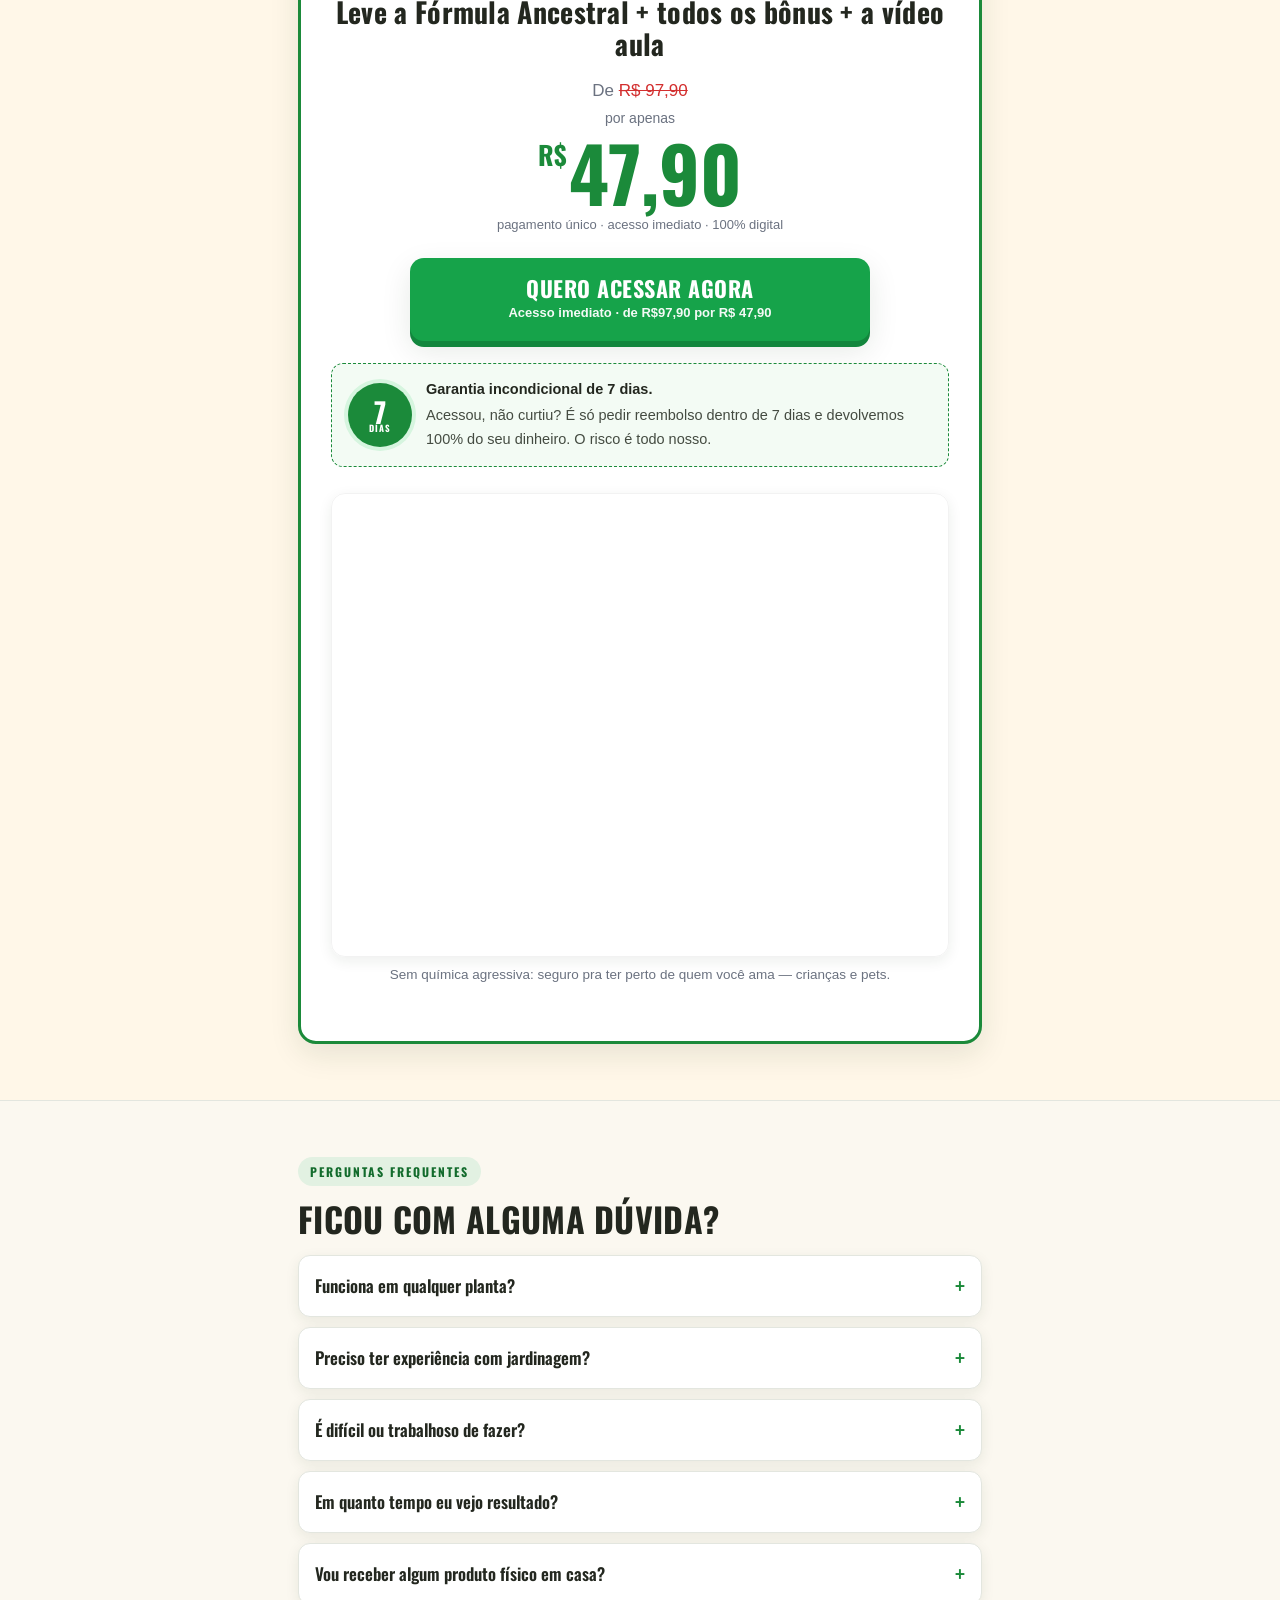
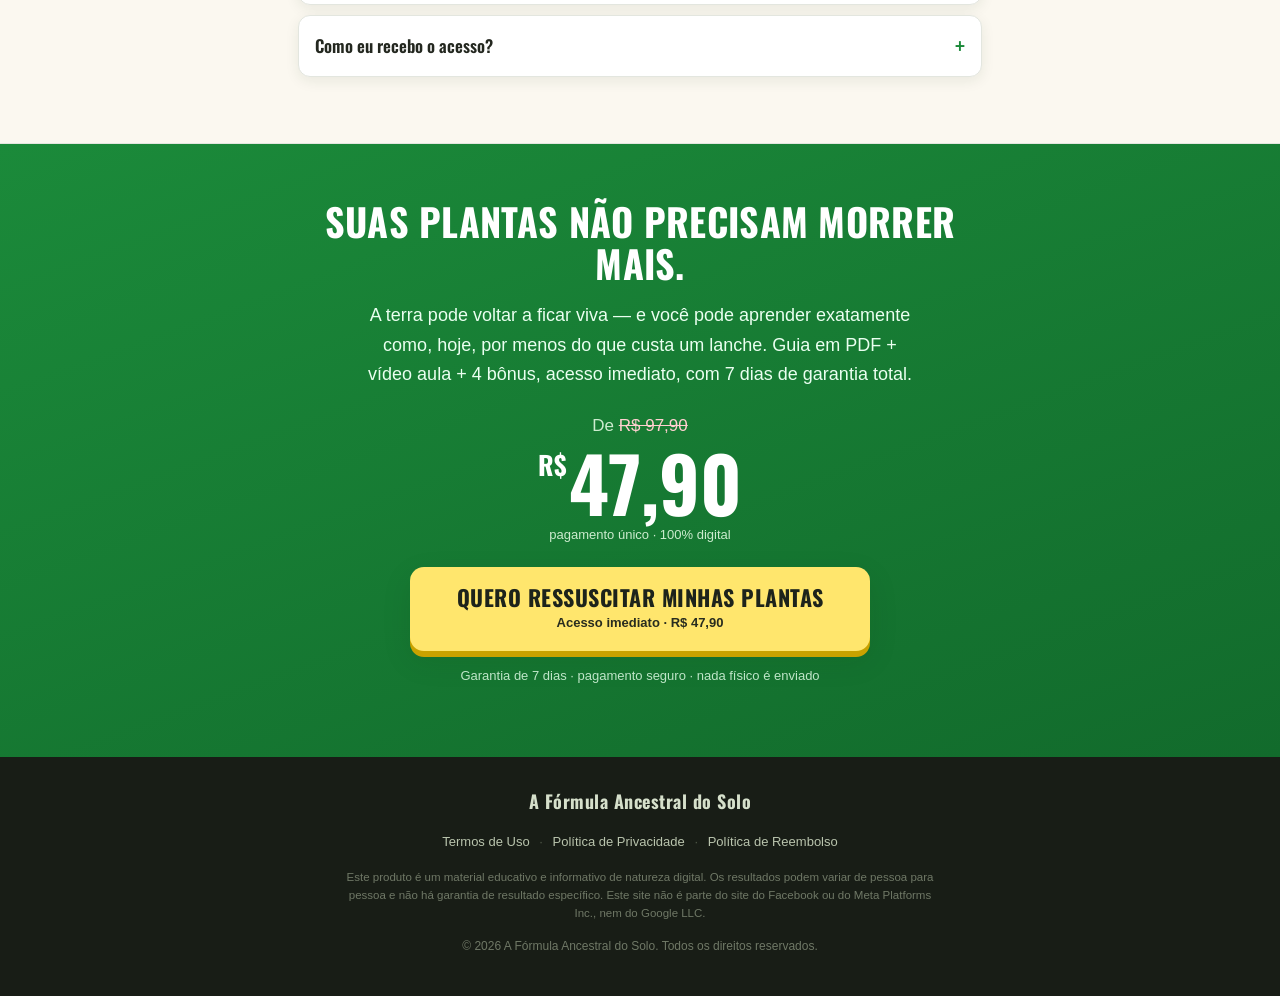
==== commit 89b1ed60: "LP 1-3: preco R$27,90 -> R$47,90; ancora R$47 -> R$97,90 Texto exibido (titulo, meta, price boxes, C" ====
--- a/1/index.html
+++ b/1/index.html
@@ -4,16 +4,16 @@
   <meta charset="UTF-8">
   <meta name="viewport" content="width=device-width, initial-scale=1.0">
   <title>O erro silencioso que está matando suas plantas (e não é falta de água) | A Fórmula Ancestral do Solo</title>
-  <meta name="description" content="Descubra a fórmula ancestral de adubo caseiro, feita com 5 ingredientes da sua cozinha, que revitaliza o solo morto e ajuda plantas enfraquecidas a se recuperarem. Guia digital em PDF + vídeo aula. Acesso imediato, 100% digital. De R$47 por R$27,90.">
+  <meta name="description" content="Descubra a fórmula ancestral de adubo caseiro, feita com 5 ingredientes da sua cozinha, que revitaliza o solo morto e ajuda plantas enfraquecidas a se recuperarem. Guia digital em PDF + vídeo aula. Acesso imediato, 100% digital. De R$97,90 por R$47,90.">
 
   <meta property="og:title" content="O erro silencioso que está matando suas plantas (e não é falta de água)">
-  <meta property="og:description" content="A fórmula ancestral de adubo caseiro com 5 ingredientes da cozinha que revitaliza o solo morto. Guia digital em PDF + vídeo aula. Acesso imediato. De R$47 por R$27,90.">
+  <meta property="og:description" content="A fórmula ancestral de adubo caseiro com 5 ingredientes da cozinha que revitaliza o solo morto. Guia digital em PDF + vídeo aula. Acesso imediato. De R$97,90 por R$47,90.">
   <meta property="og:image" content="../images/hero-gardener.webp">
   <meta property="og:type" content="article">
 
   <meta name="twitter:card" content="summary_large_image">
   <meta name="twitter:title" content="O erro silencioso que está matando suas plantas (e não é falta de água)">
-  <meta name="twitter:description" content="A fórmula ancestral de adubo caseiro com 5 ingredientes da cozinha que revitaliza o solo morto. Guia digital em PDF + vídeo aula. De R$47 por R$27,90.">
+  <meta name="twitter:description" content="A fórmula ancestral de adubo caseiro com 5 ingredientes da cozinha que revitaliza o solo morto. Guia digital em PDF + vídeo aula. De R$97,90 por R$47,90.">
   <meta name="twitter:image" content="../images/hero-gardener.webp">
 
   <link rel="preconnect" href="https://fonts.googleapis.com">
@@ -32,6 +32,7 @@
     'https://connect.facebook.net/en_US/fbevents.js');
     fbq('init', '2196370131762753');
     fbq('track', 'PageView');
+    fbq('track', 'ViewContent');
   </script>
   <noscript><img height="1" width="1" style="display:none"
     src="https://www.facebook.com/tr?id=2196370131762753&ev=PageView&noscript=1"
@@ -51,7 +52,7 @@
     <div class="sticky-cta__inner">
       <div class="sticky-cta__text">
         <strong>A Fórmula Ancestral do Solo</strong>
-        <span><s>R$47</s> hoje por <b>R$ 27,90</b> &middot; 100% digital</span>
+        <span><s>R$97,90</s> hoje por <b>R$ 47,90</b> &middot; 100% digital</span>
       </div>
       <a href="https://pay.hotmart.com/N106351965H?off=n7bk3vo4&checkoutMode=10" class="sticky-cta__btn">QUERO ACESSAR&nbsp;&rarr;</a>
     </div>
@@ -331,15 +332,15 @@
           <h2 class="offer-card__title">Leve a Fórmula Ancestral + todos os bônus + a vídeo aula</h2>
 
           <div class="price">
-            <span class="price__from">De <s>R$ 47</s></span>
+            <span class="price__from">De <s>R$ 97,90</s></span>
             <span class="price__by">por apenas</span>
-            <span class="price__value"><span class="price__cur">R$</span>27,90</span>
+            <span class="price__value"><span class="price__cur">R$</span>47,90</span>
             <span class="price__note">pagamento único &middot; acesso imediato &middot; 100% digital</span>
           </div>
 
           <a href="https://pay.hotmart.com/N106351965H?off=n7bk3vo4&checkoutMode=10" class="cta-btn cta-btn--big">
             <span class="cta-btn__main">QUERO ACESSAR AGORA</span>
-            <span class="cta-btn__sub">Acesso imediato &middot; de R$47 por R$ 27,90</span>
+            <span class="cta-btn__sub">Acesso imediato &middot; de R$97,90 por R$ 47,90</span>
           </a>
 
           <div class="guarantee">
@@ -400,14 +401,14 @@
         <p class="final-p">A terra pode voltar a ficar viva &mdash; e você pode aprender exatamente como, hoje, por menos do que custa um lanche. Guia em PDF + vídeo aula + 4 bônus, acesso imediato, com 7 dias de garantia total.</p>
 
         <div class="price price--center">
-          <span class="price__from">De <s>R$ 47</s></span>
-          <span class="price__value price__value--light"><span class="price__cur">R$</span>27,90</span>
+          <span class="price__from">De <s>R$ 97,90</s></span>
+          <span class="price__value price__value--light"><span class="price__cur">R$</span>47,90</span>
           <span class="price__note">pagamento único &middot; 100% digital</span>
         </div>
 
         <a href="https://pay.hotmart.com/N106351965H?off=n7bk3vo4&checkoutMode=10" class="cta-btn cta-btn--big cta-btn--onGreen">
           <span class="cta-btn__main">QUERO RESSUSCITAR MINHAS PLANTAS</span>
-          <span class="cta-btn__sub">Acesso imediato &middot; R$ 27,90</span>
+          <span class="cta-btn__sub">Acesso imediato &middot; R$ 47,90</span>
         </a>
         <p class="final-reassure">Garantia de 7 dias &middot; pagamento seguro &middot; nada físico é enviado</p>
       </div>
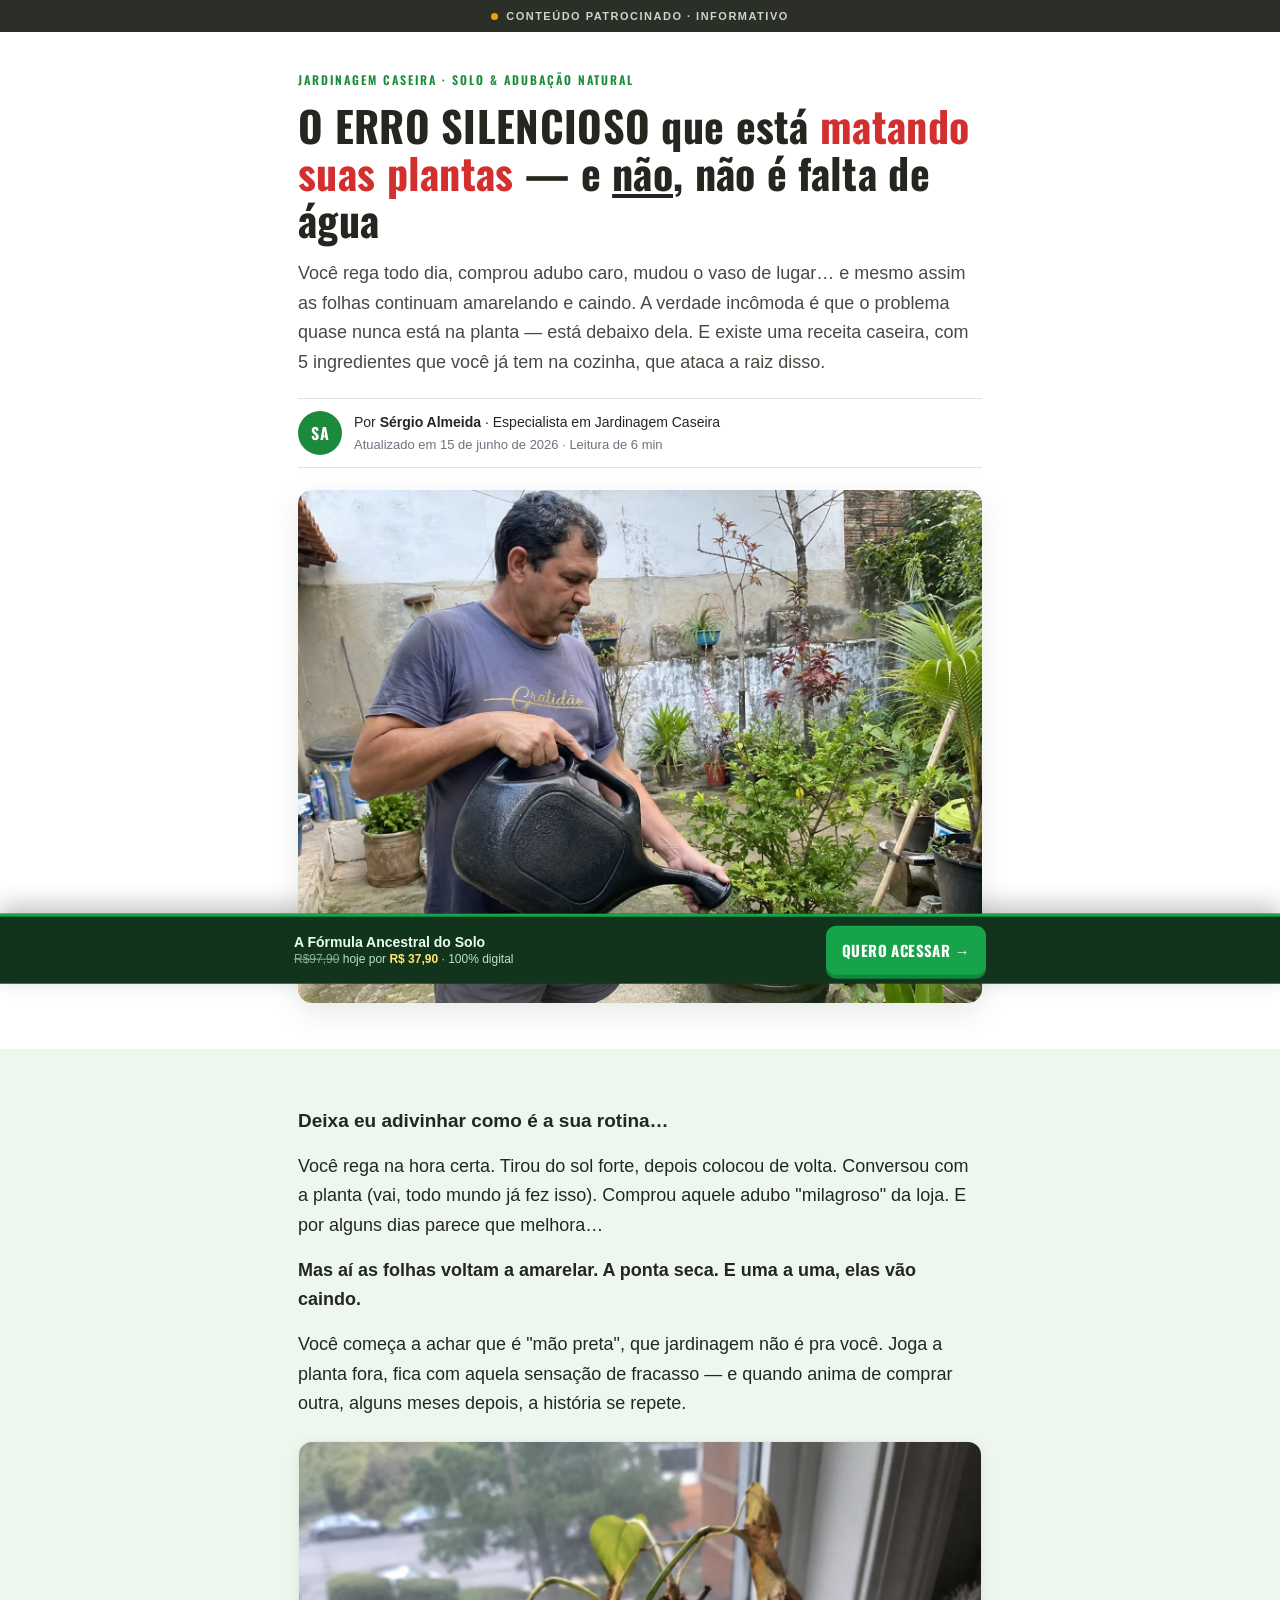
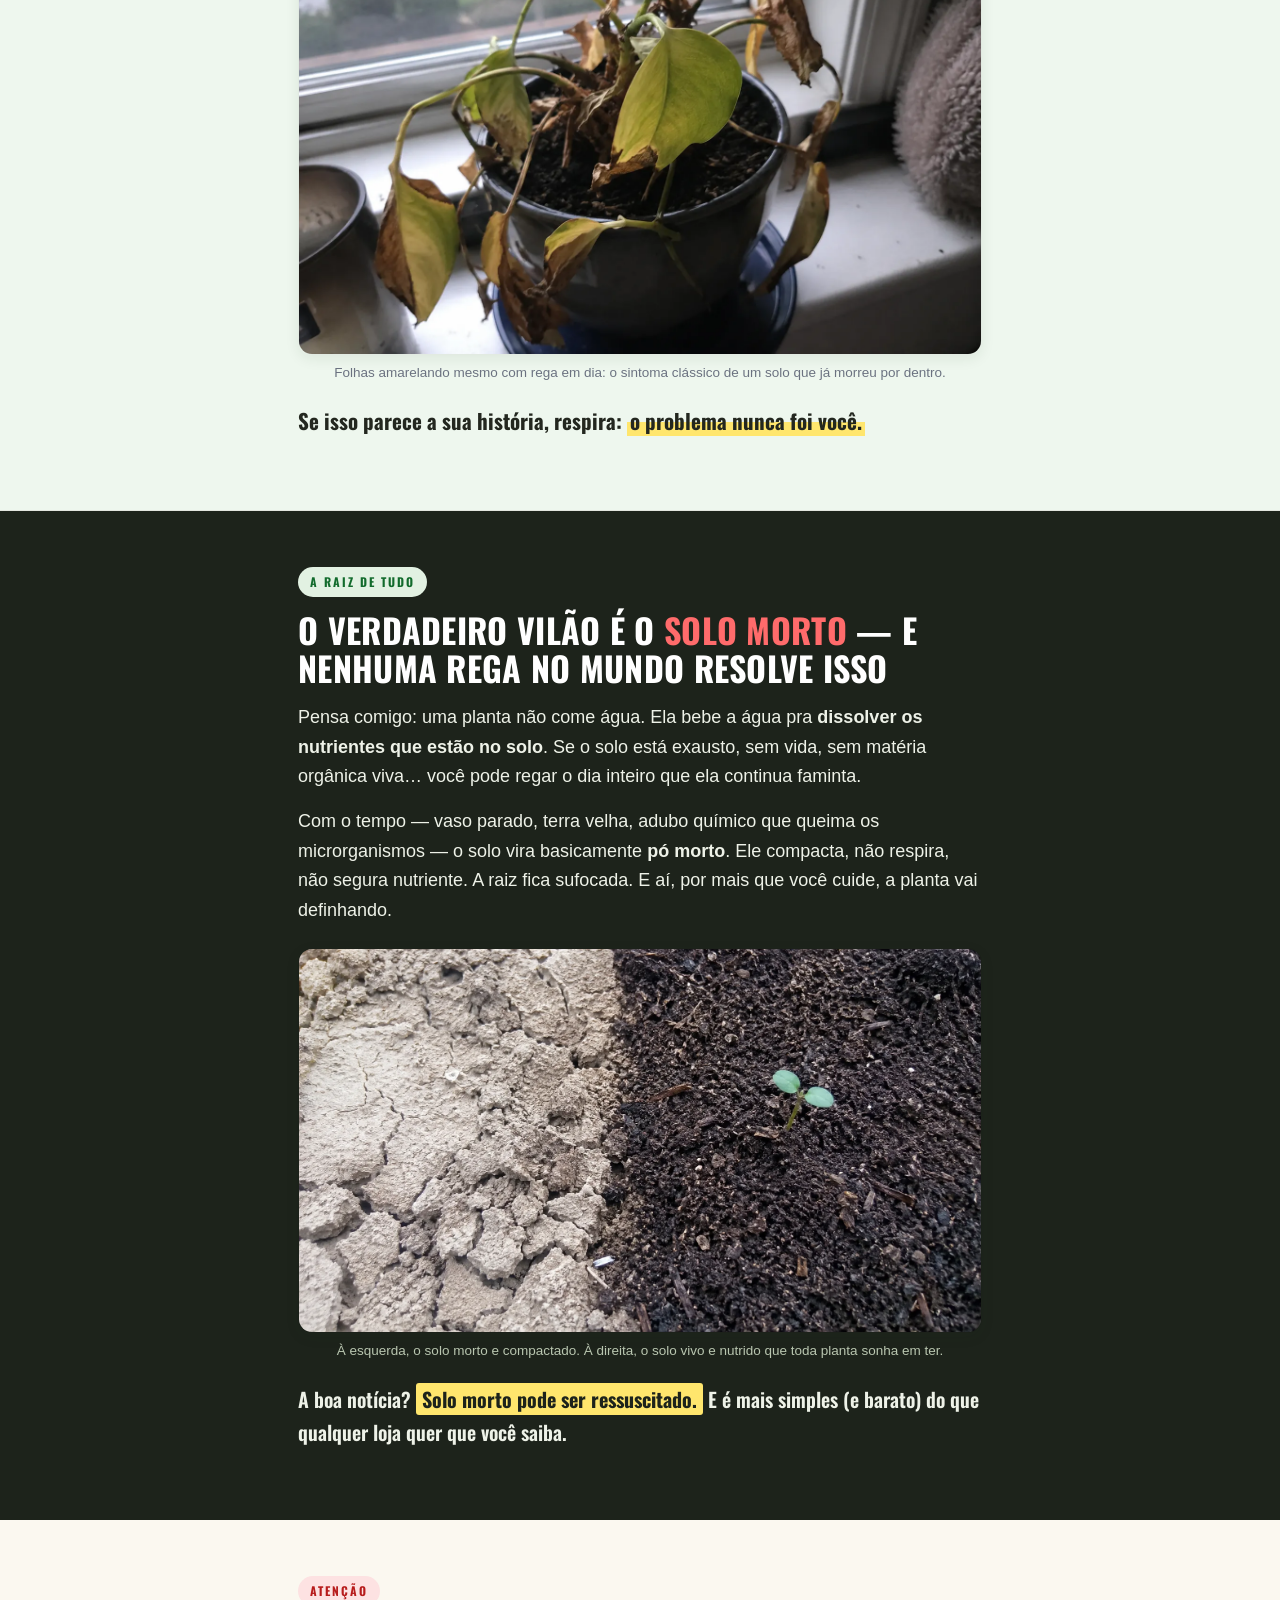
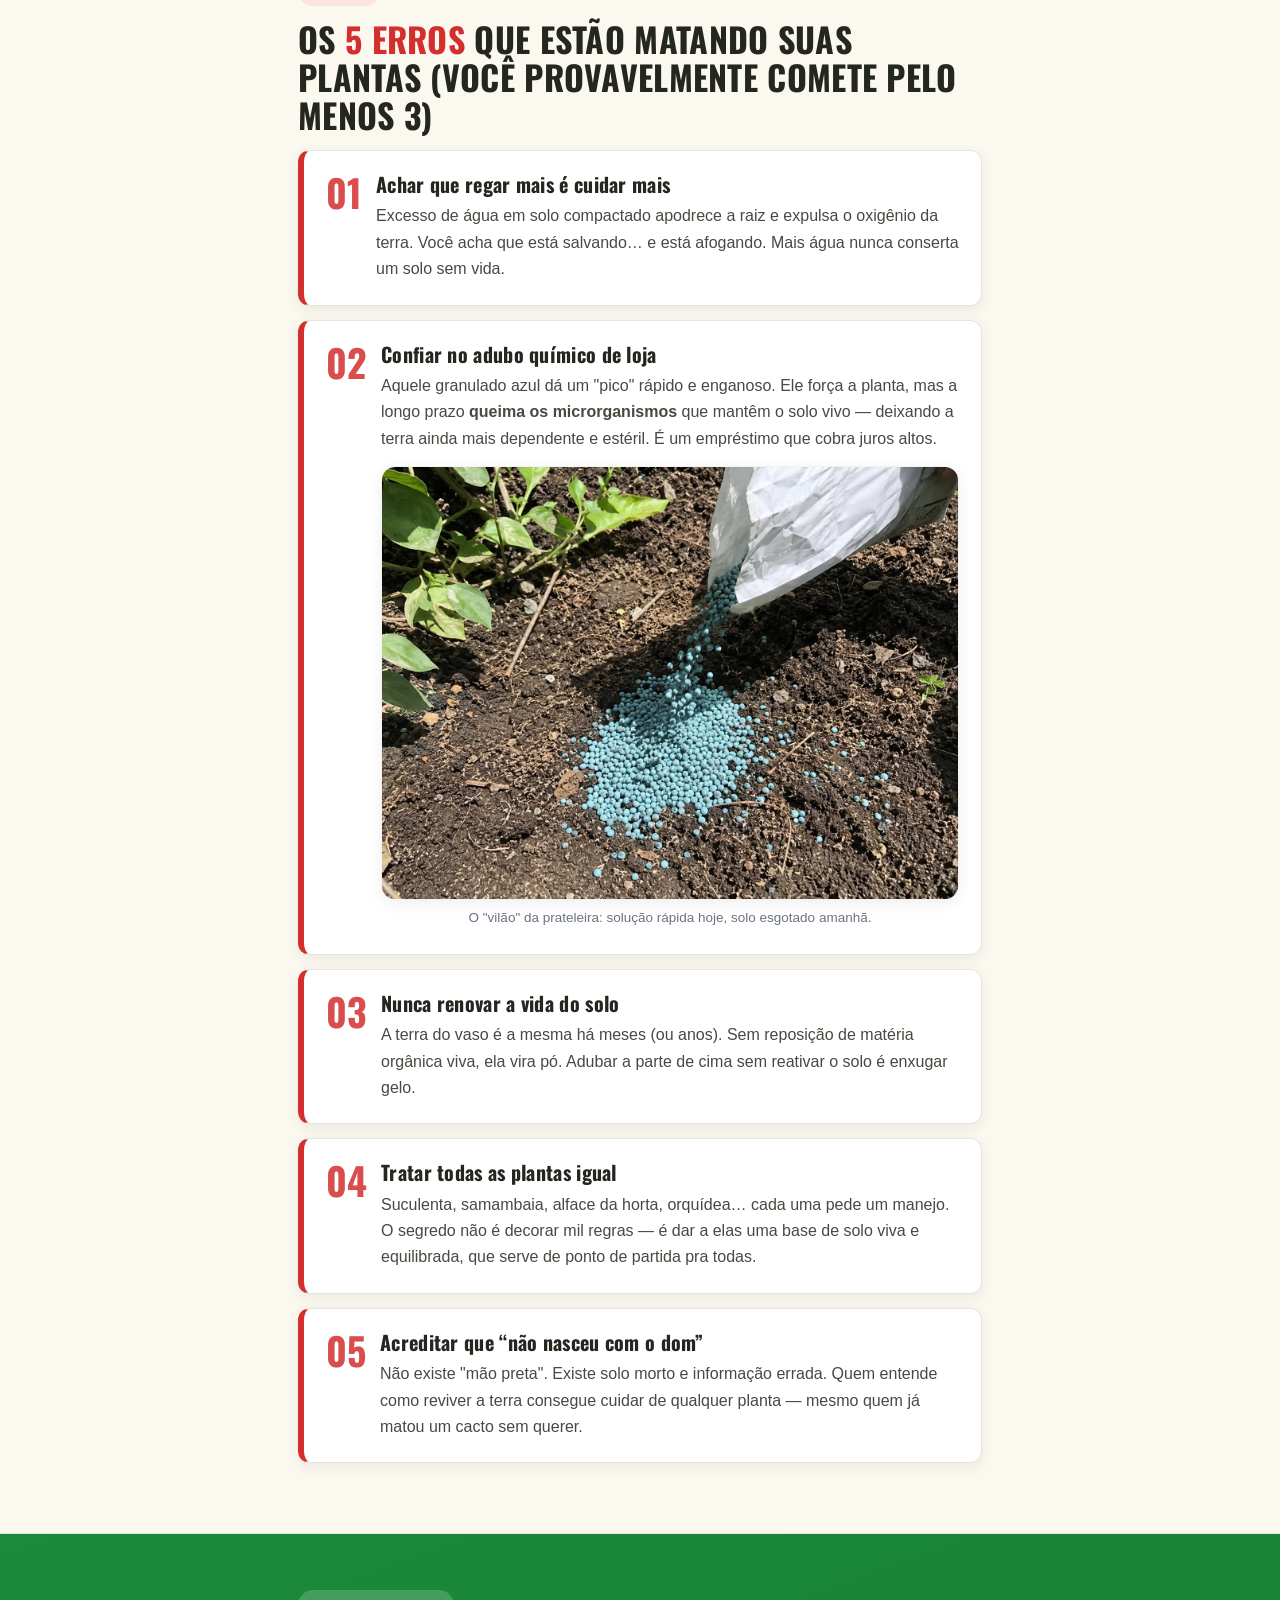
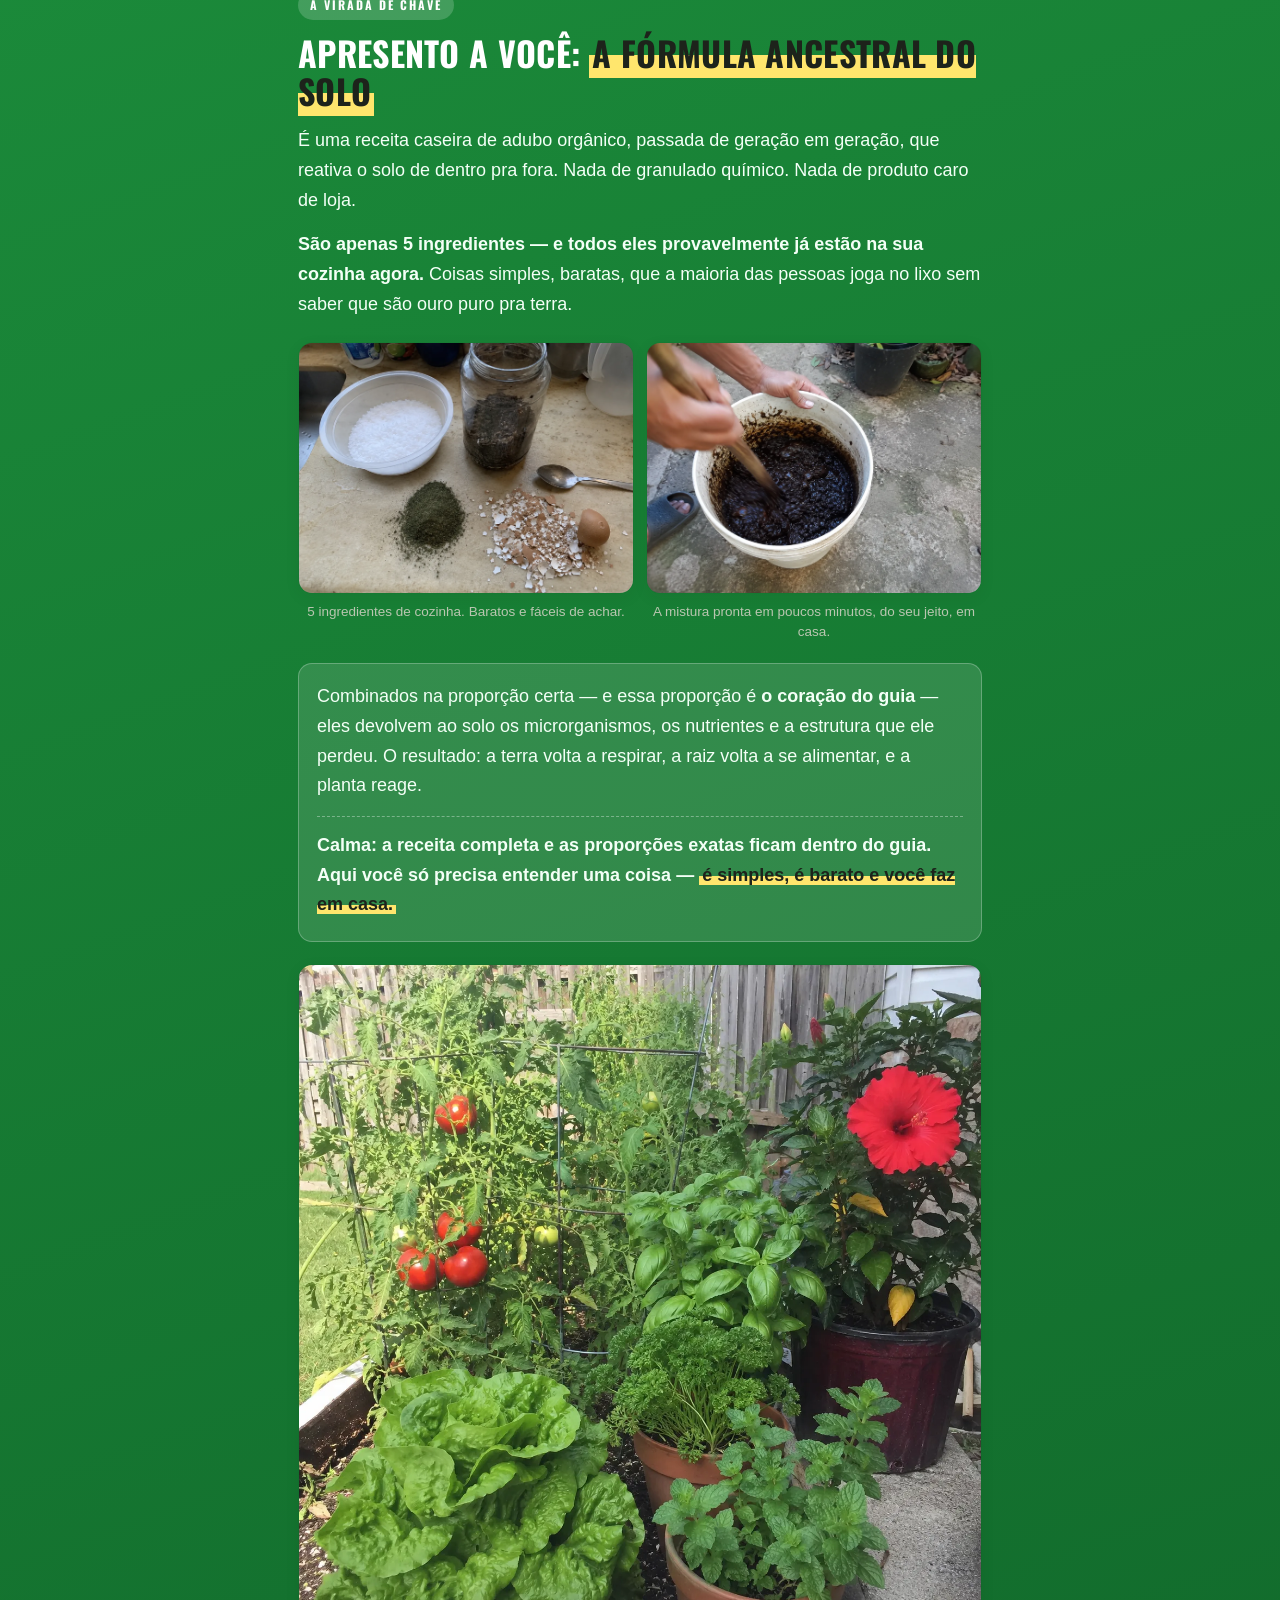
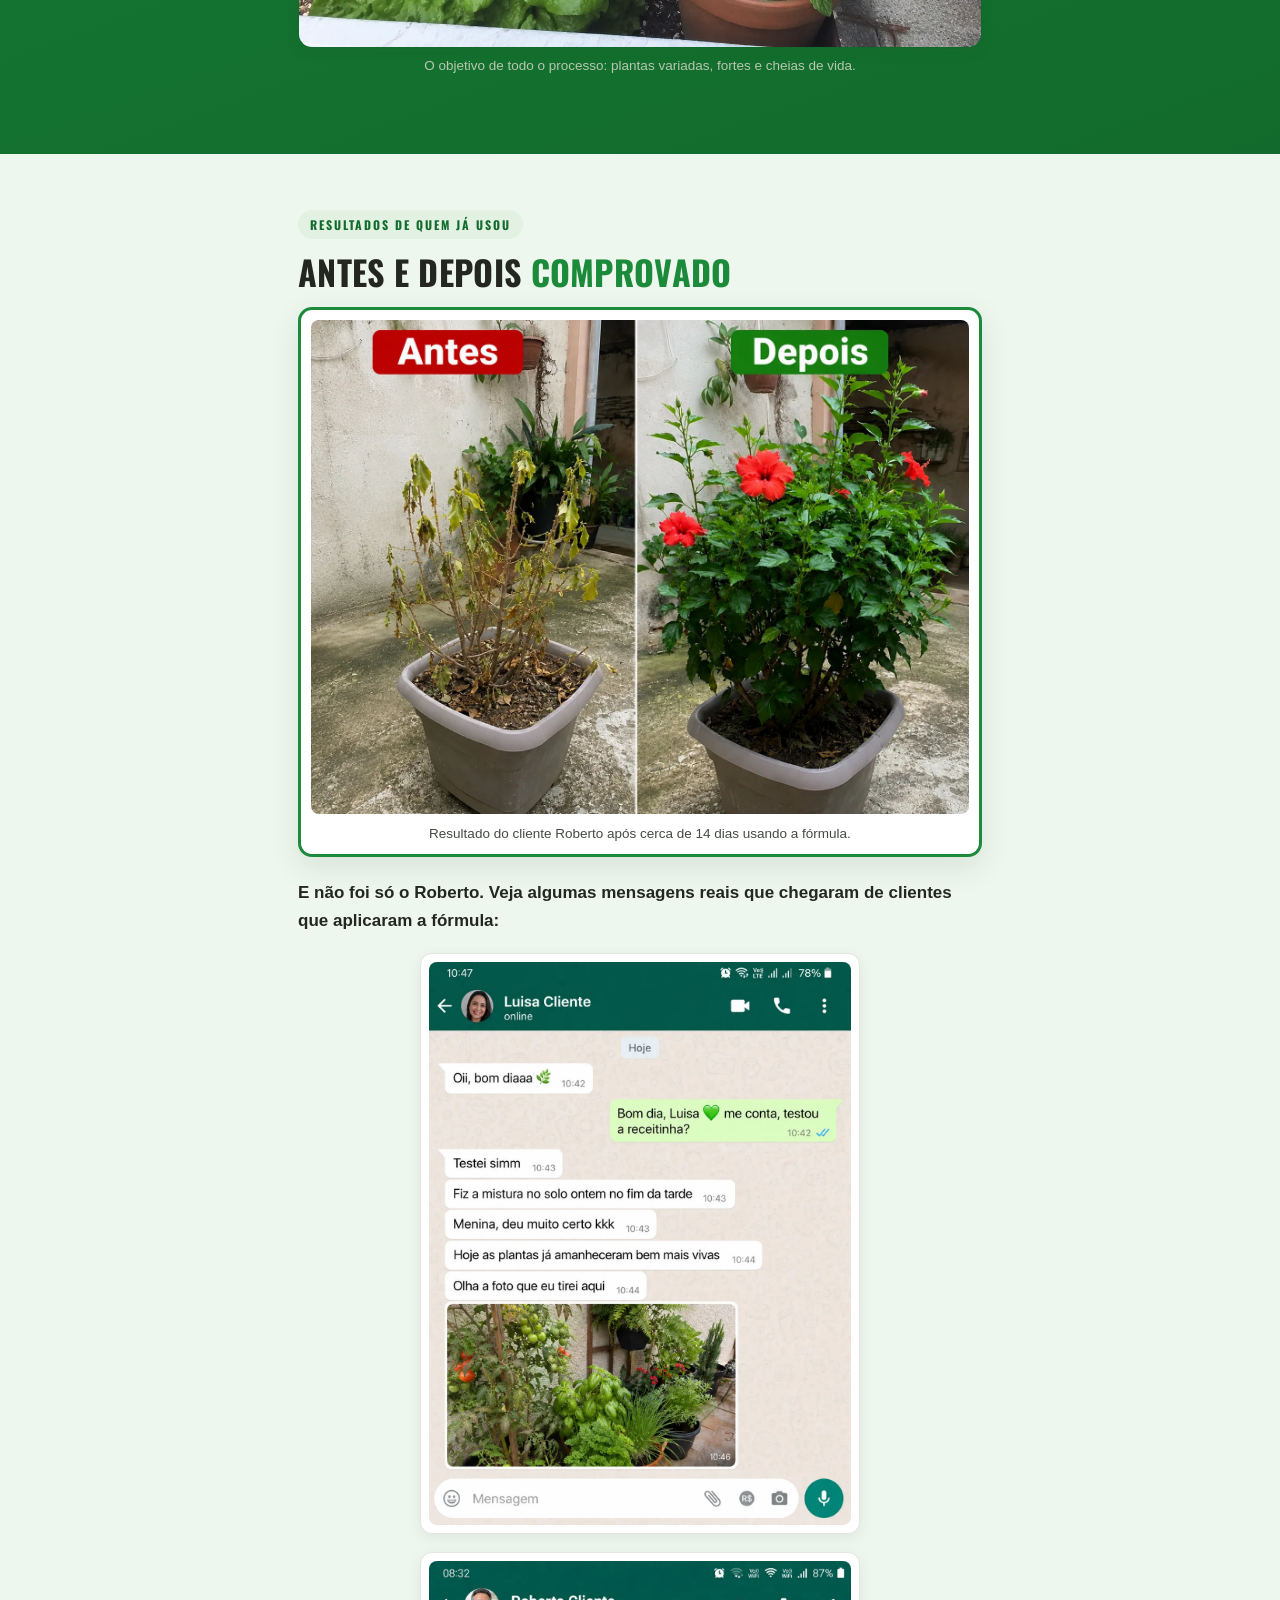
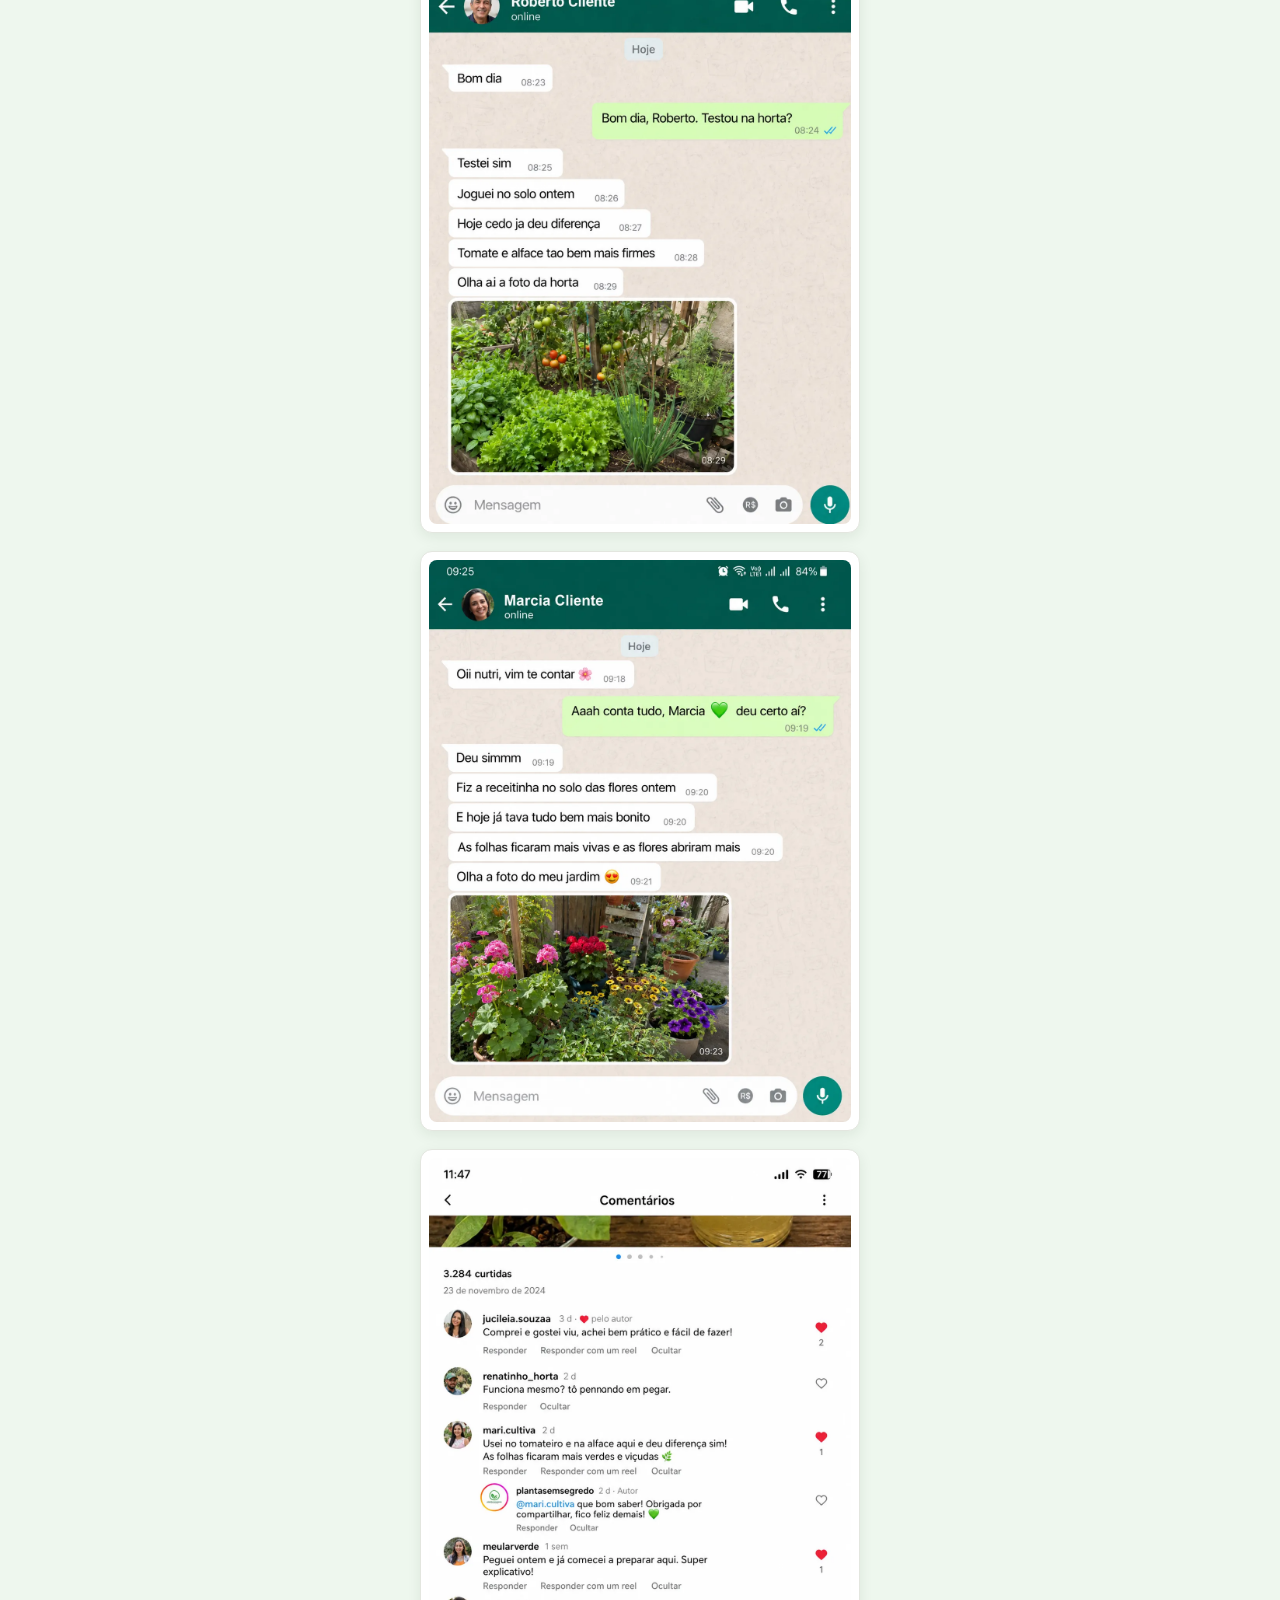
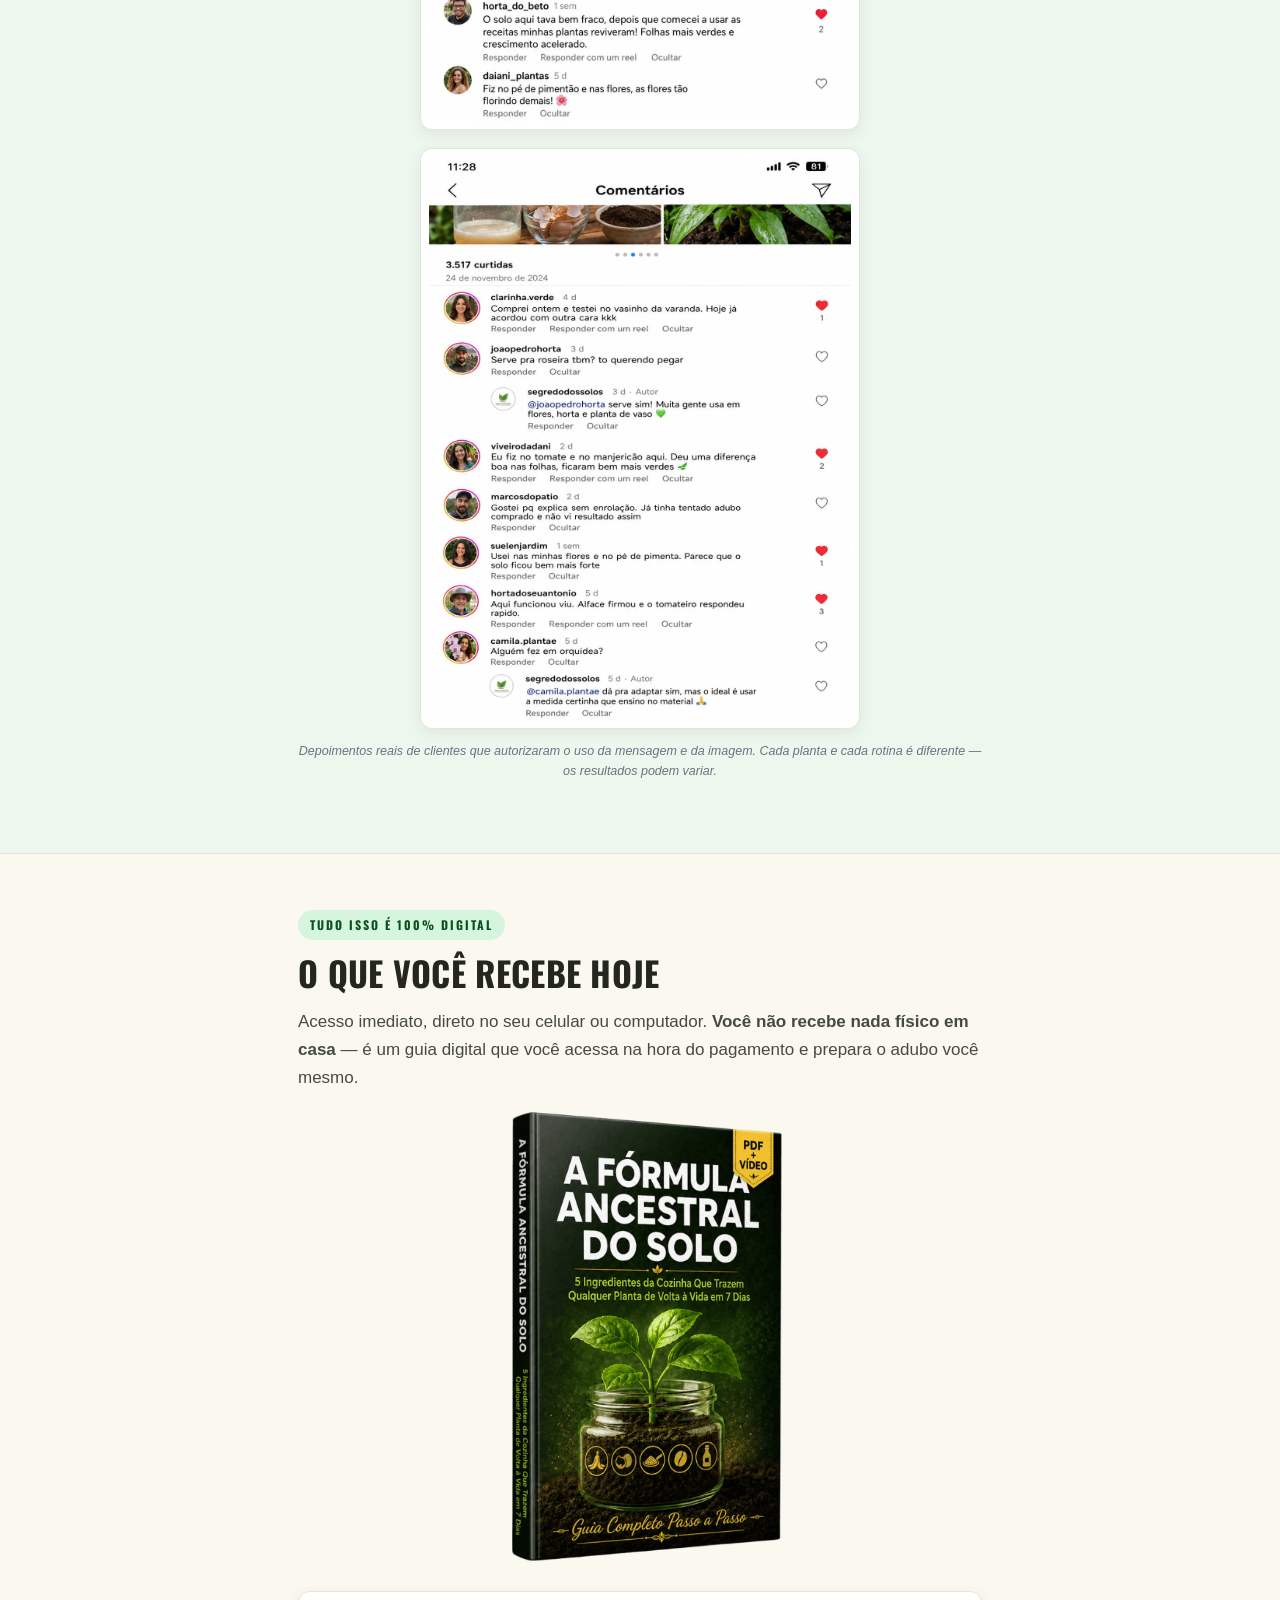
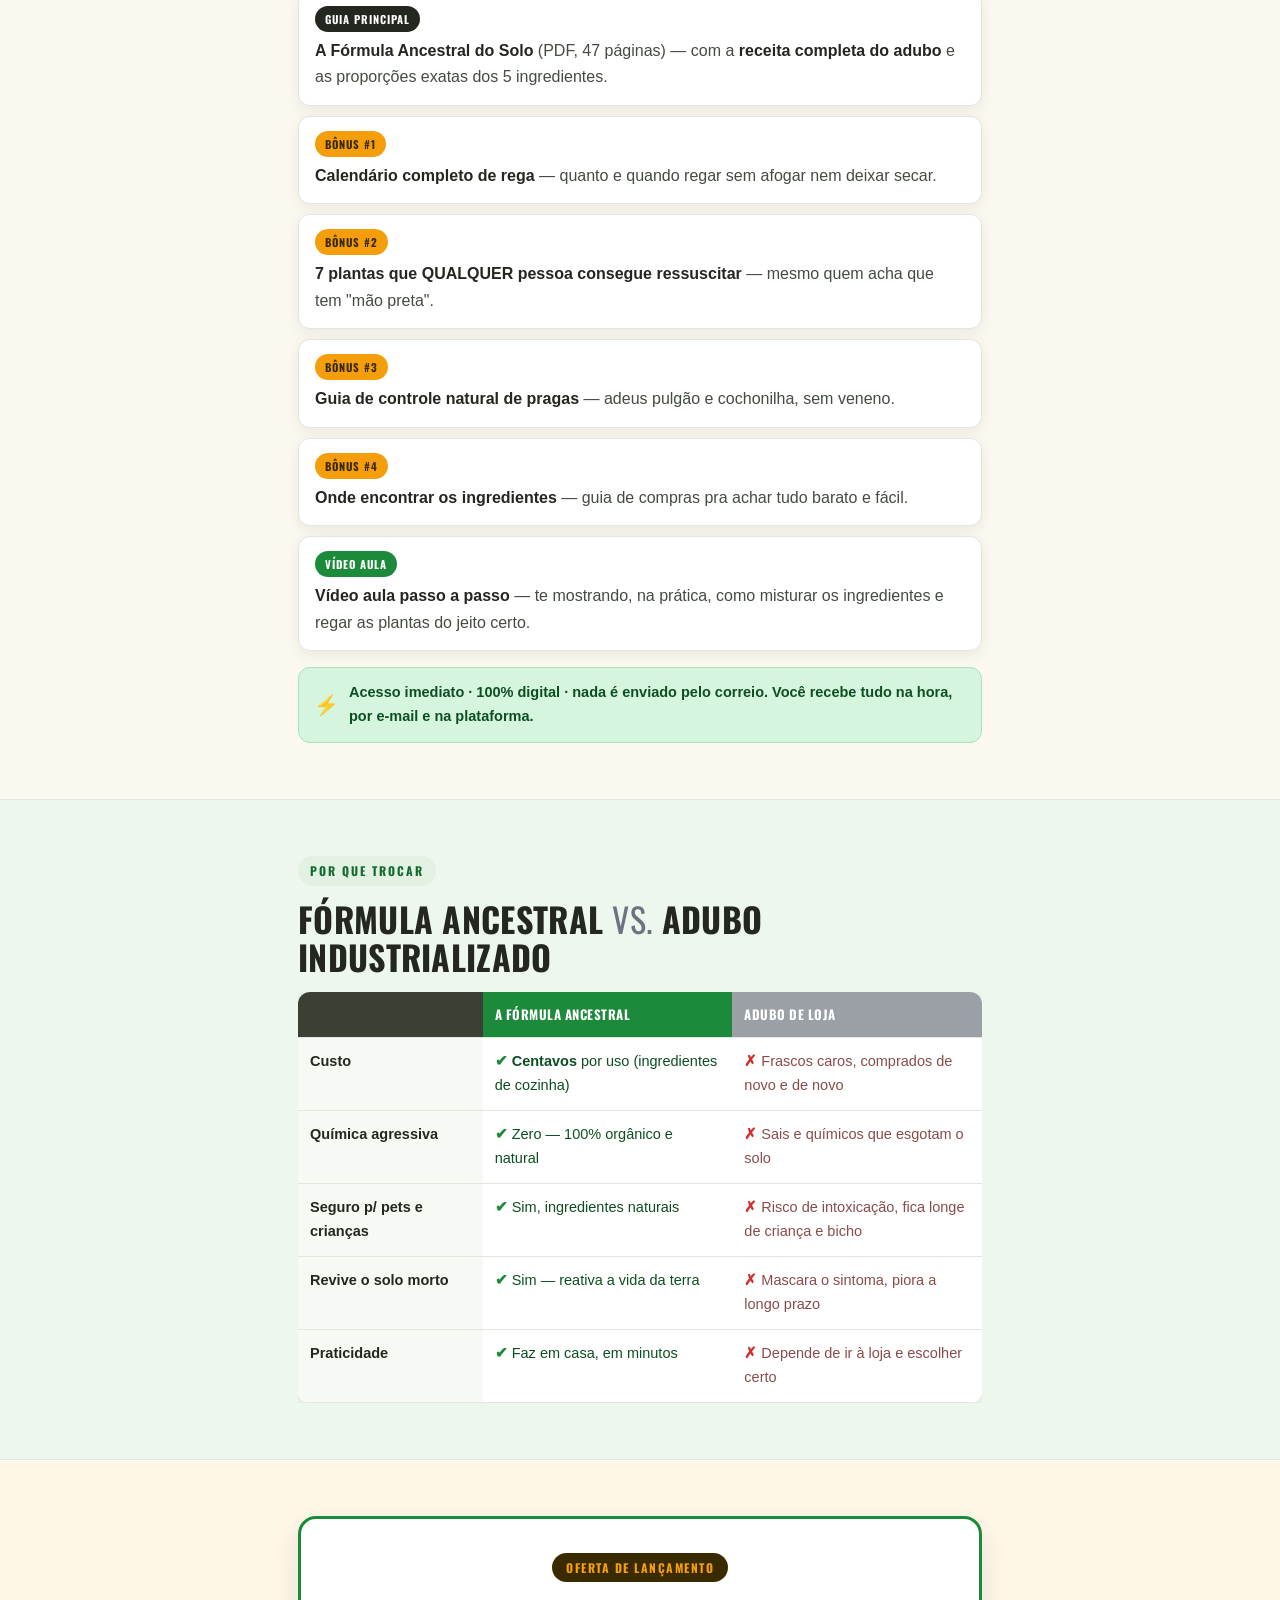
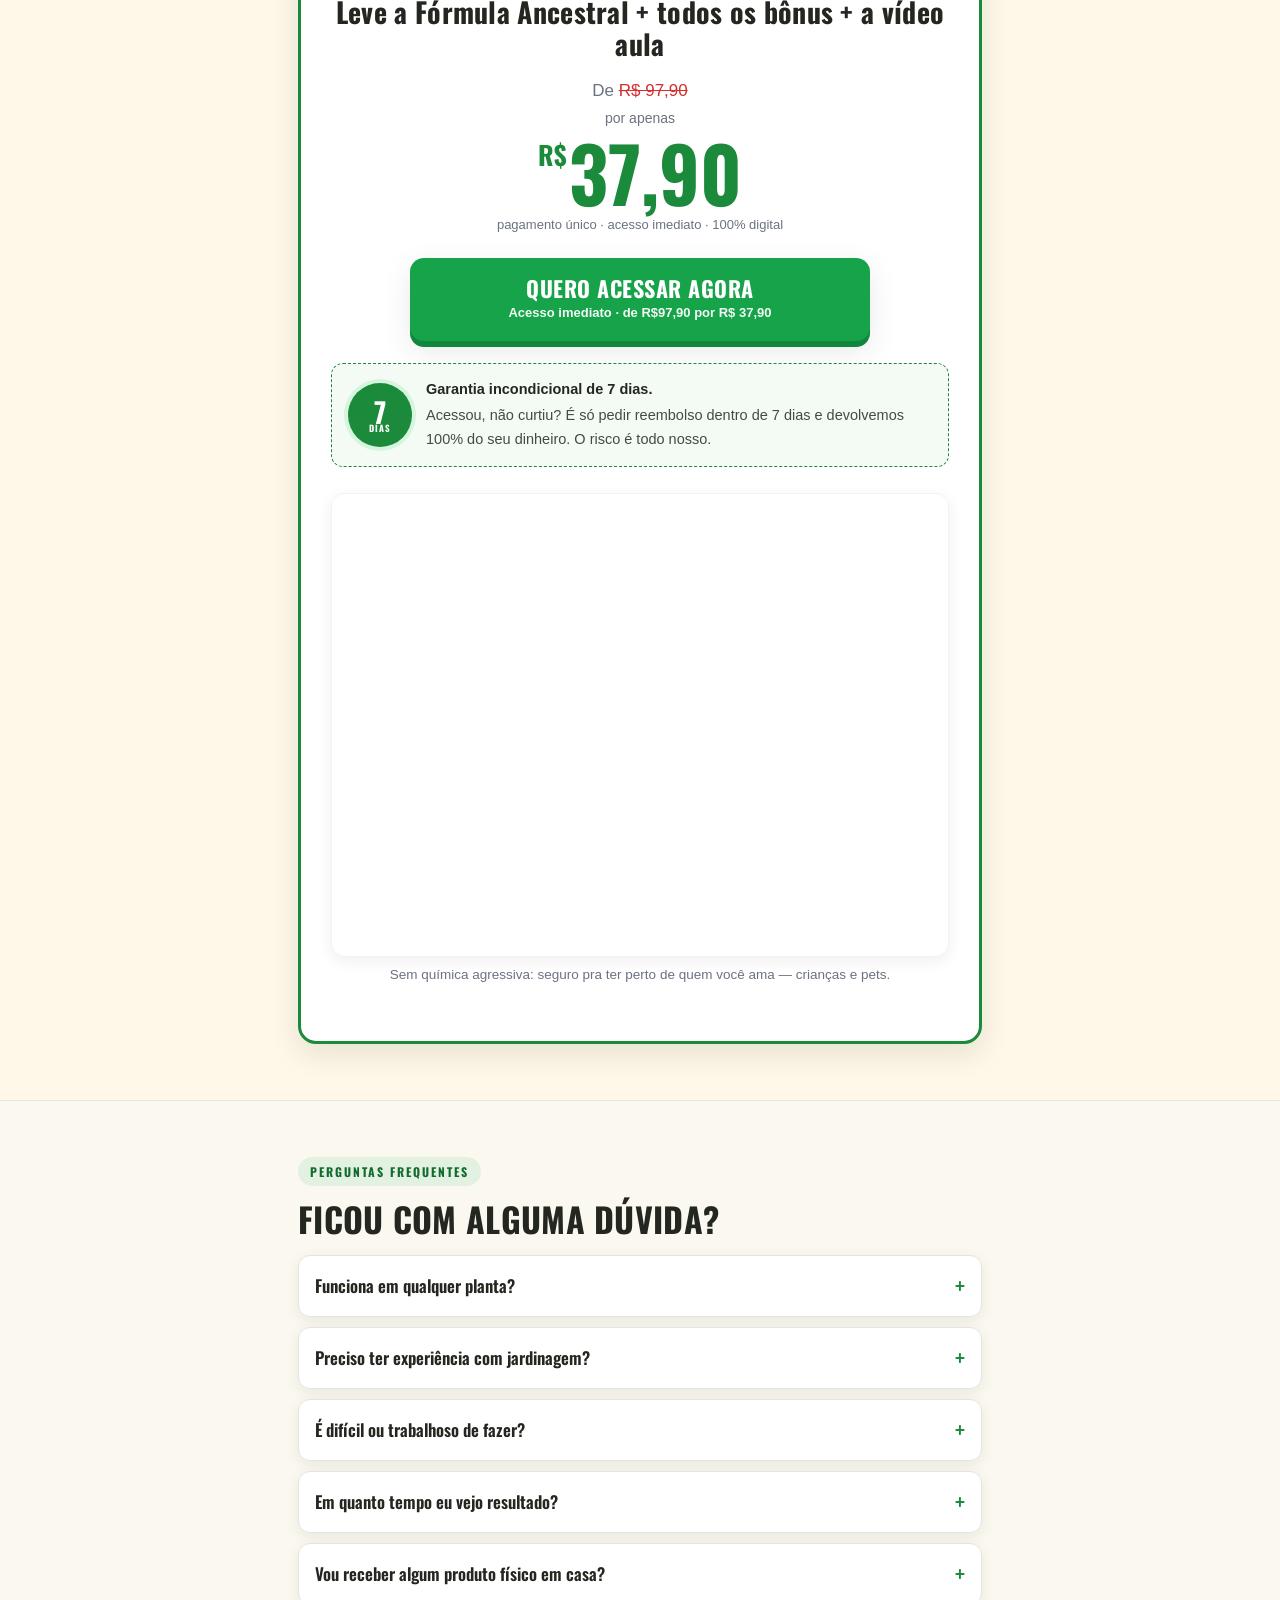
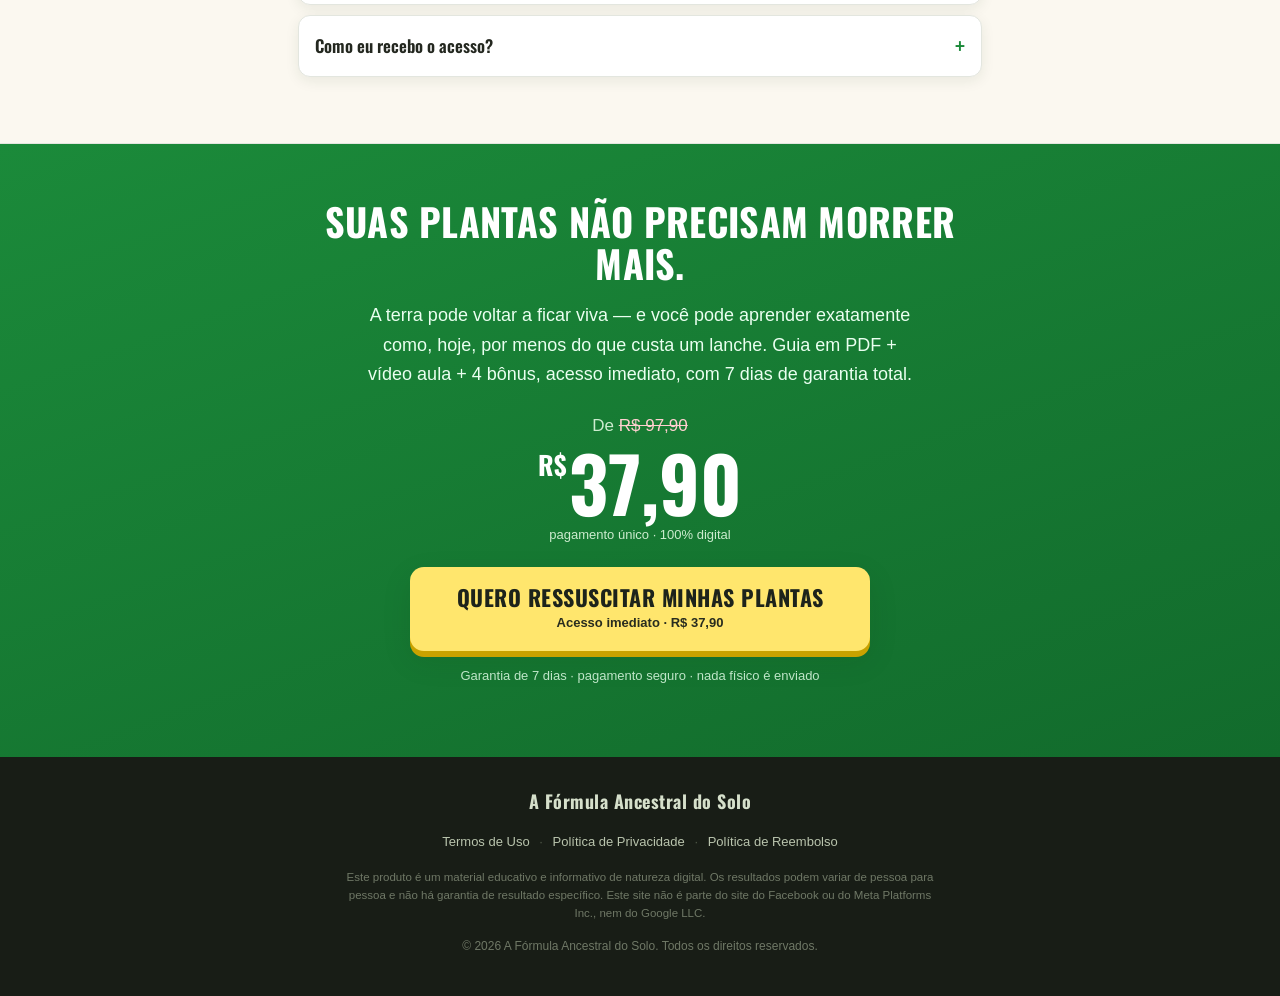
==== commit 9c9b2214: "LP 1-3: preco R$47,90 -> R$37,90 (47,90 ficou acima do teto de conversao) Ancora mantida em R$97,90." ====
--- a/1/index.html
+++ b/1/index.html
@@ -4,16 +4,16 @@
   <meta charset="UTF-8">
   <meta name="viewport" content="width=device-width, initial-scale=1.0">
   <title>O erro silencioso que está matando suas plantas (e não é falta de água) | A Fórmula Ancestral do Solo</title>
-  <meta name="description" content="Descubra a fórmula ancestral de adubo caseiro, feita com 5 ingredientes da sua cozinha, que revitaliza o solo morto e ajuda plantas enfraquecidas a se recuperarem. Guia digital em PDF + vídeo aula. Acesso imediato, 100% digital. De R$97,90 por R$47,90.">
+  <meta name="description" content="Descubra a fórmula ancestral de adubo caseiro, feita com 5 ingredientes da sua cozinha, que revitaliza o solo morto e ajuda plantas enfraquecidas a se recuperarem. Guia digital em PDF + vídeo aula. Acesso imediato, 100% digital. De R$97,90 por R$37,90.">
 
   <meta property="og:title" content="O erro silencioso que está matando suas plantas (e não é falta de água)">
-  <meta property="og:description" content="A fórmula ancestral de adubo caseiro com 5 ingredientes da cozinha que revitaliza o solo morto. Guia digital em PDF + vídeo aula. Acesso imediato. De R$97,90 por R$47,90.">
+  <meta property="og:description" content="A fórmula ancestral de adubo caseiro com 5 ingredientes da cozinha que revitaliza o solo morto. Guia digital em PDF + vídeo aula. Acesso imediato. De R$97,90 por R$37,90.">
   <meta property="og:image" content="../images/hero-gardener.webp">
   <meta property="og:type" content="article">
 
   <meta name="twitter:card" content="summary_large_image">
   <meta name="twitter:title" content="O erro silencioso que está matando suas plantas (e não é falta de água)">
-  <meta name="twitter:description" content="A fórmula ancestral de adubo caseiro com 5 ingredientes da cozinha que revitaliza o solo morto. Guia digital em PDF + vídeo aula. De R$97,90 por R$47,90.">
+  <meta name="twitter:description" content="A fórmula ancestral de adubo caseiro com 5 ingredientes da cozinha que revitaliza o solo morto. Guia digital em PDF + vídeo aula. De R$97,90 por R$37,90.">
   <meta name="twitter:image" content="../images/hero-gardener.webp">
 
   <link rel="preconnect" href="https://fonts.googleapis.com">
@@ -52,7 +52,7 @@
     <div class="sticky-cta__inner">
       <div class="sticky-cta__text">
         <strong>A Fórmula Ancestral do Solo</strong>
-        <span><s>R$97,90</s> hoje por <b>R$ 47,90</b> &middot; 100% digital</span>
+        <span><s>R$97,90</s> hoje por <b>R$ 37,90</b> &middot; 100% digital</span>
       </div>
       <a href="https://pay.hotmart.com/N106351965H?off=n7bk3vo4&checkoutMode=10" class="sticky-cta__btn">QUERO ACESSAR&nbsp;&rarr;</a>
     </div>
@@ -334,13 +334,13 @@
           <div class="price">
             <span class="price__from">De <s>R$ 97,90</s></span>
             <span class="price__by">por apenas</span>
-            <span class="price__value"><span class="price__cur">R$</span>47,90</span>
+            <span class="price__value"><span class="price__cur">R$</span>37,90</span>
             <span class="price__note">pagamento único &middot; acesso imediato &middot; 100% digital</span>
           </div>
 
           <a href="https://pay.hotmart.com/N106351965H?off=n7bk3vo4&checkoutMode=10" class="cta-btn cta-btn--big">
             <span class="cta-btn__main">QUERO ACESSAR AGORA</span>
-            <span class="cta-btn__sub">Acesso imediato &middot; de R$97,90 por R$ 47,90</span>
+            <span class="cta-btn__sub">Acesso imediato &middot; de R$97,90 por R$ 37,90</span>
           </a>
 
           <div class="guarantee">
@@ -402,13 +402,13 @@
 
         <div class="price price--center">
           <span class="price__from">De <s>R$ 97,90</s></span>
-          <span class="price__value price__value--light"><span class="price__cur">R$</span>47,90</span>
+          <span class="price__value price__value--light"><span class="price__cur">R$</span>37,90</span>
           <span class="price__note">pagamento único &middot; 100% digital</span>
         </div>
 
         <a href="https://pay.hotmart.com/N106351965H?off=n7bk3vo4&checkoutMode=10" class="cta-btn cta-btn--big cta-btn--onGreen">
           <span class="cta-btn__main">QUERO RESSUSCITAR MINHAS PLANTAS</span>
-          <span class="cta-btn__sub">Acesso imediato &middot; R$ 47,90</span>
+          <span class="cta-btn__sub">Acesso imediato &middot; R$ 37,90</span>
         </a>
         <p class="final-reassure">Garantia de 7 dias &middot; pagamento seguro &middot; nada físico é enviado</p>
       </div>
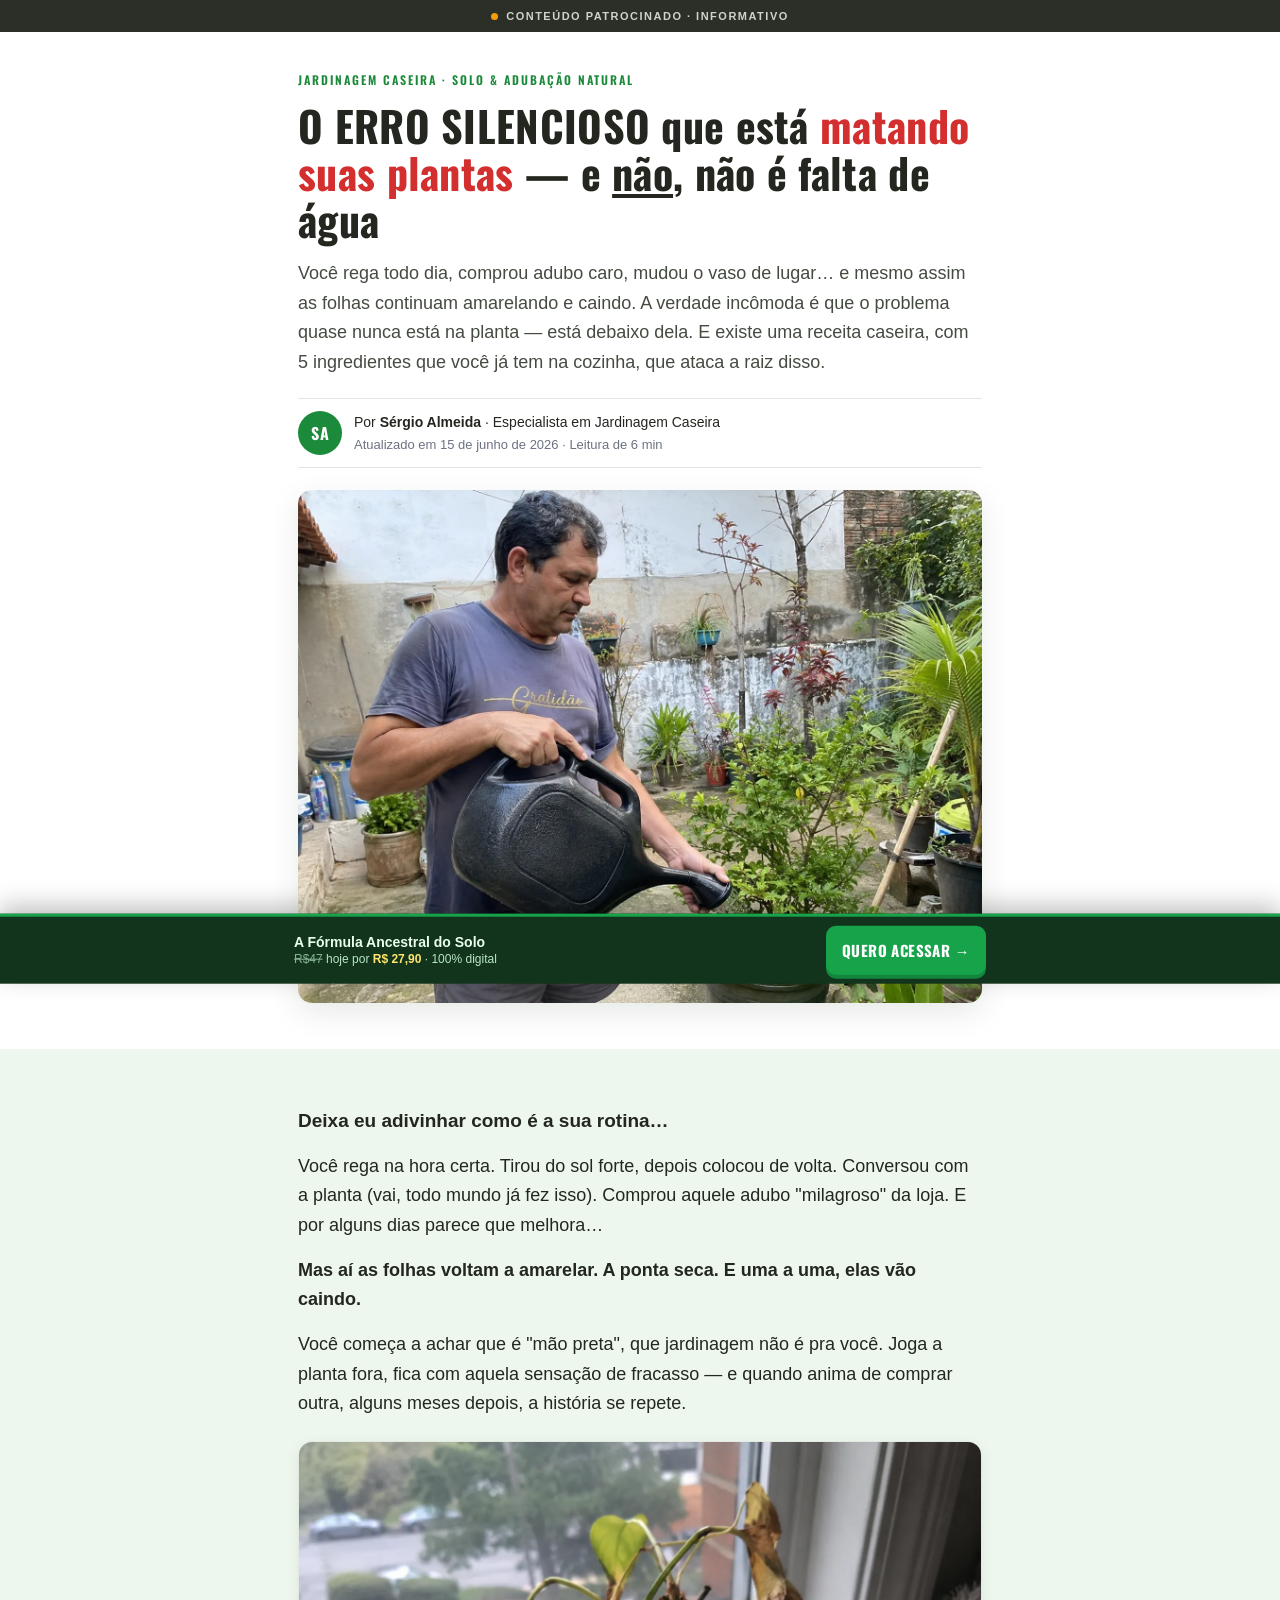
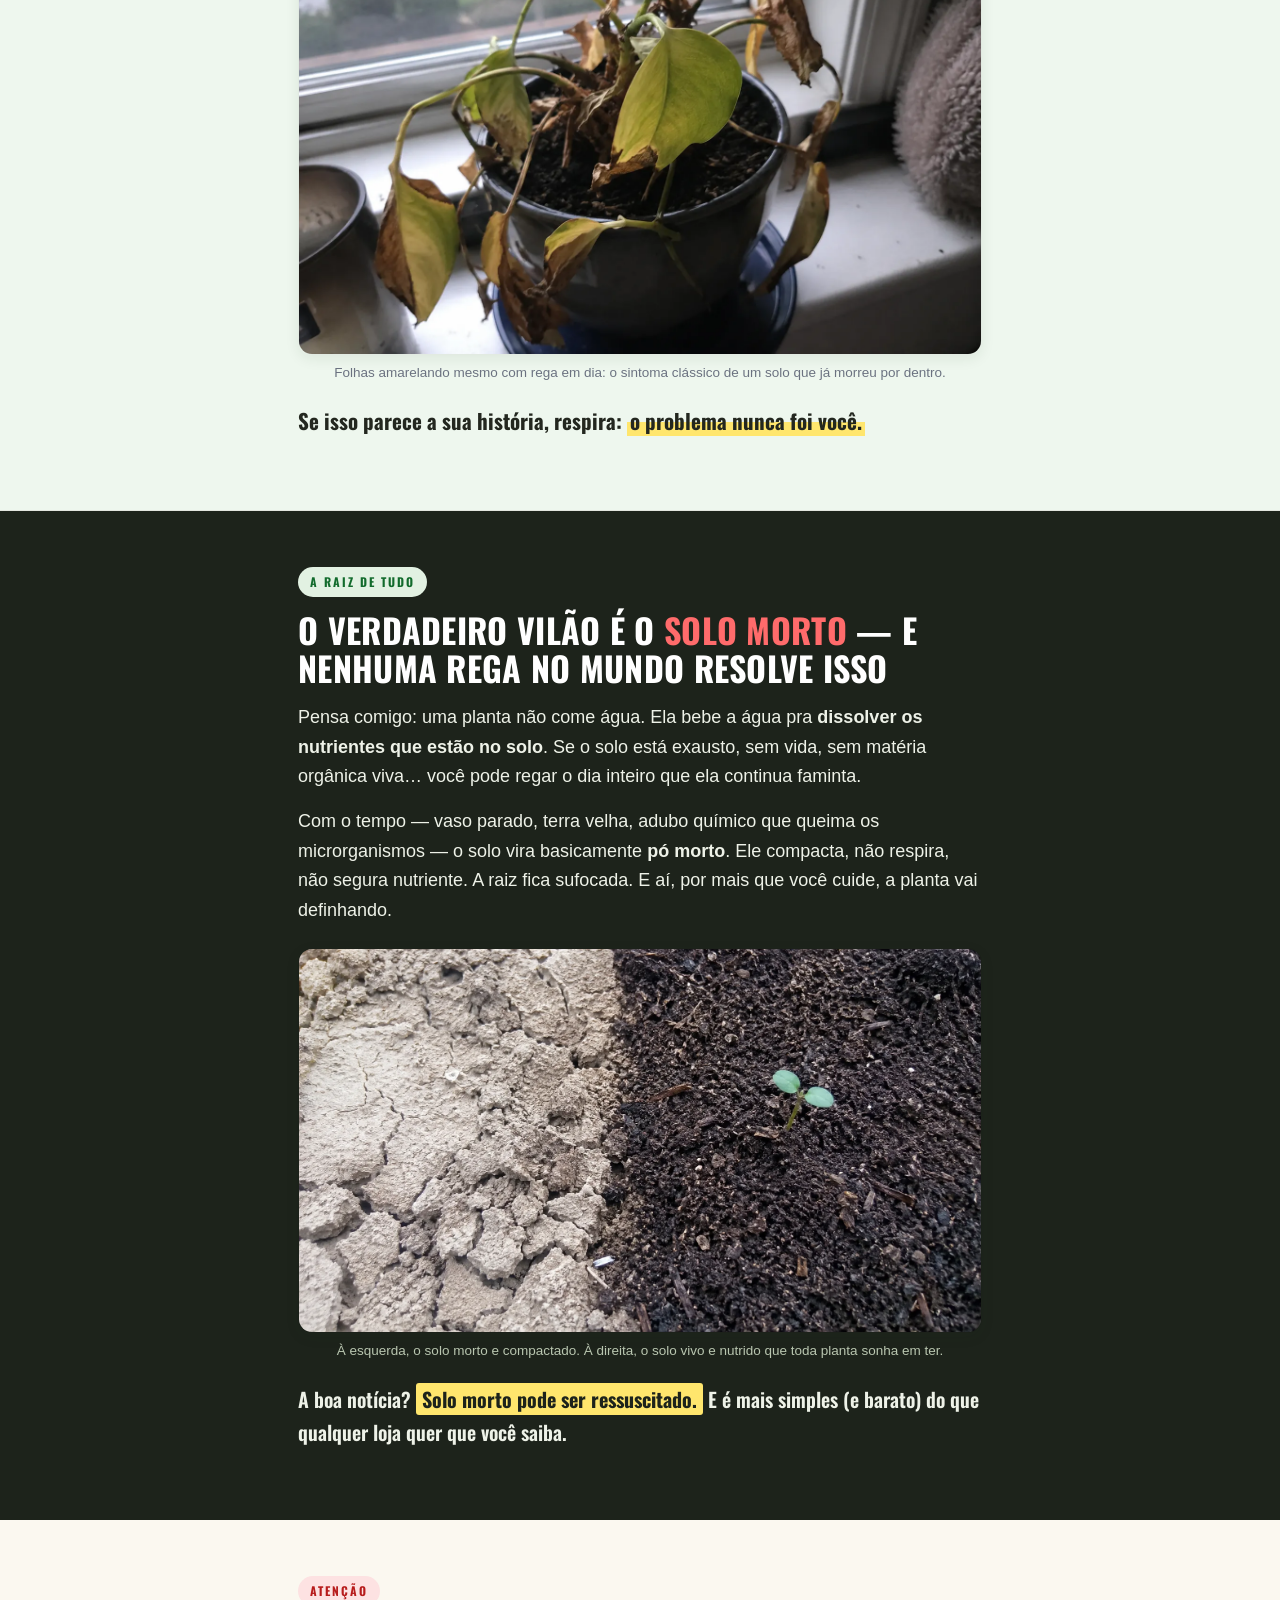
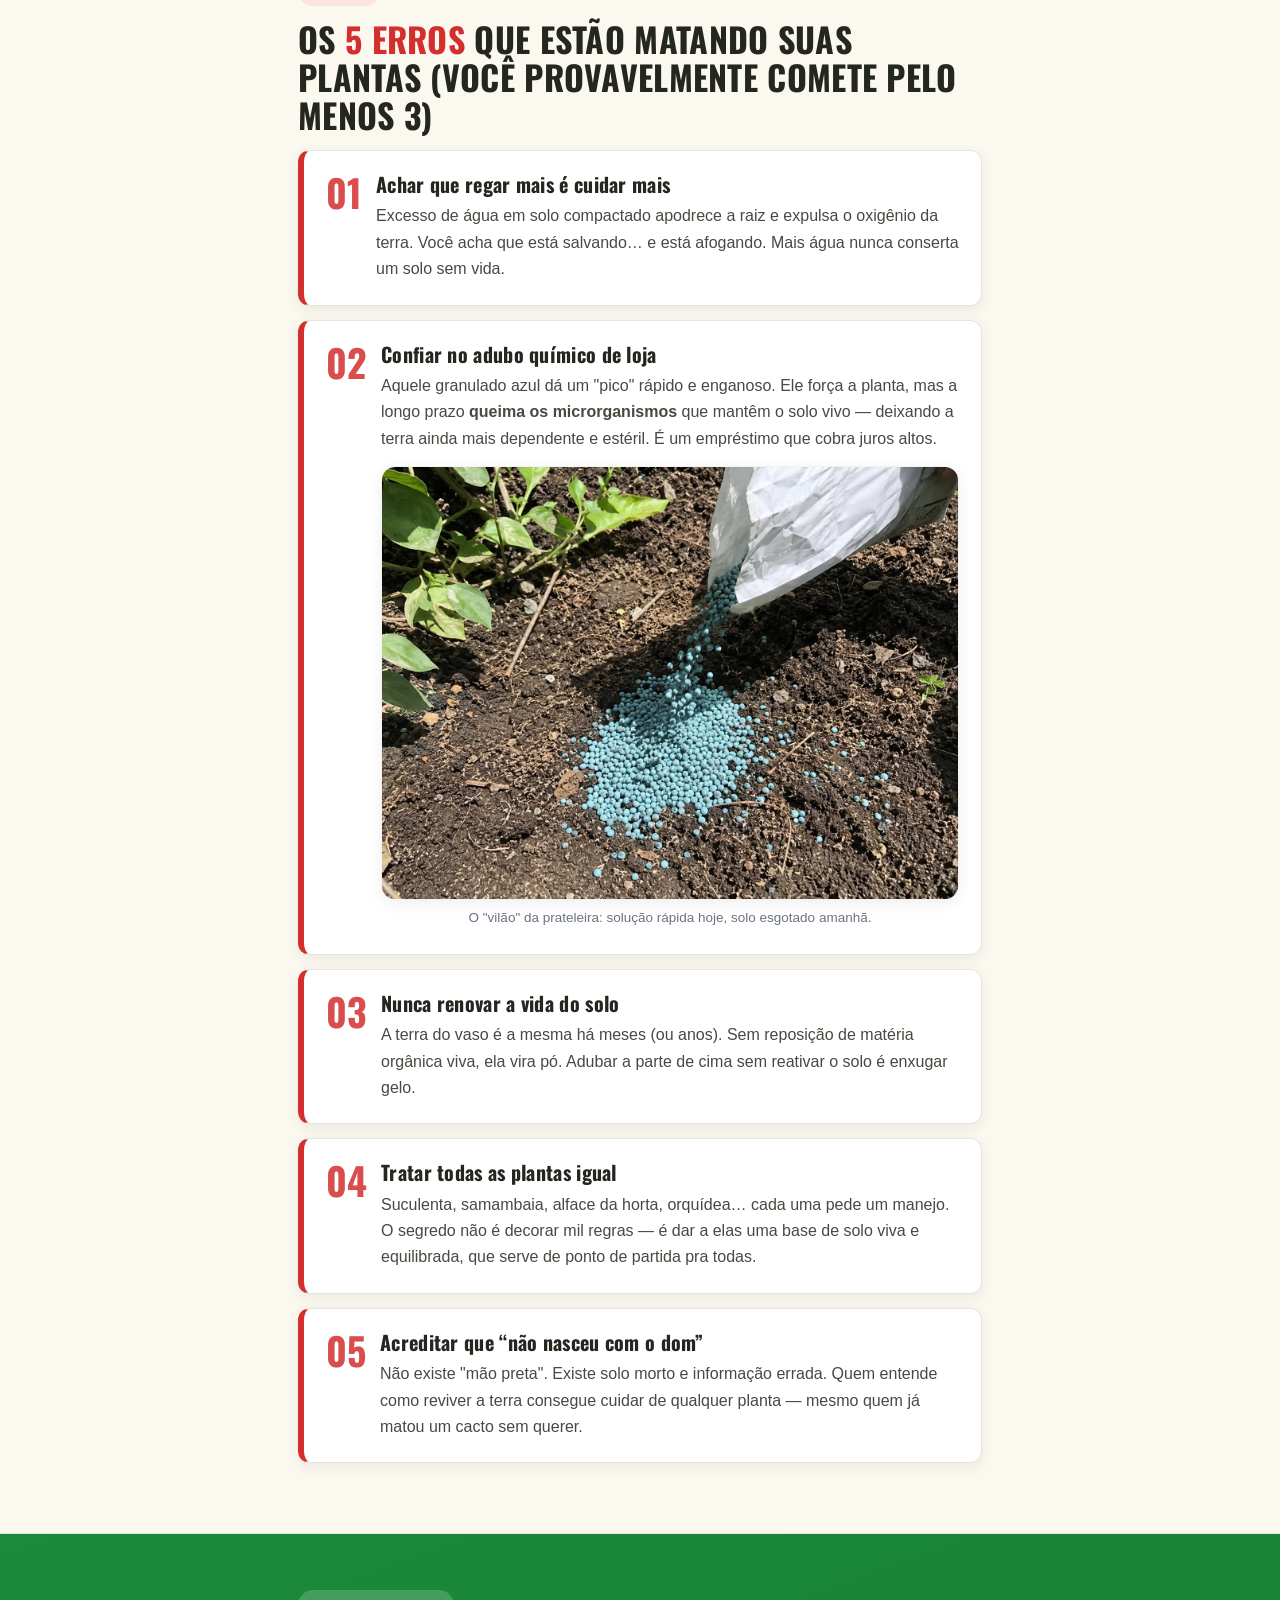
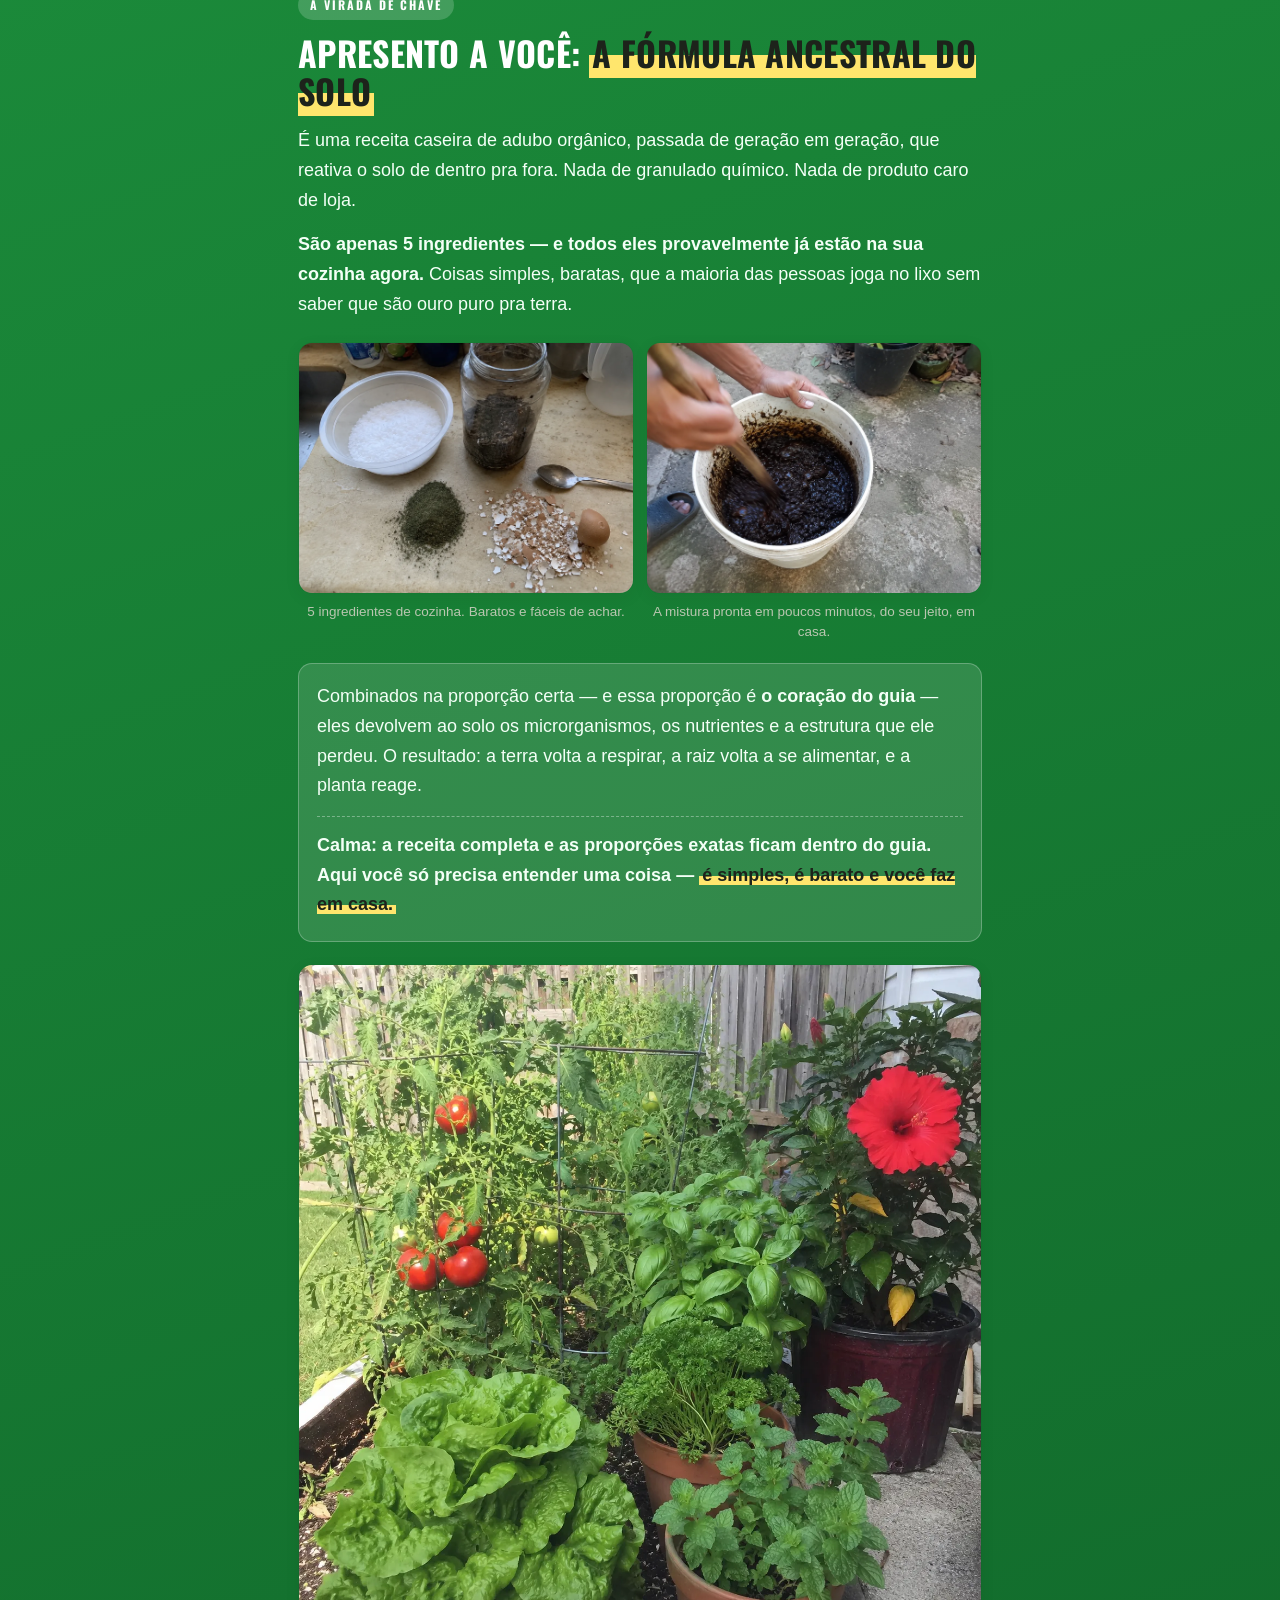
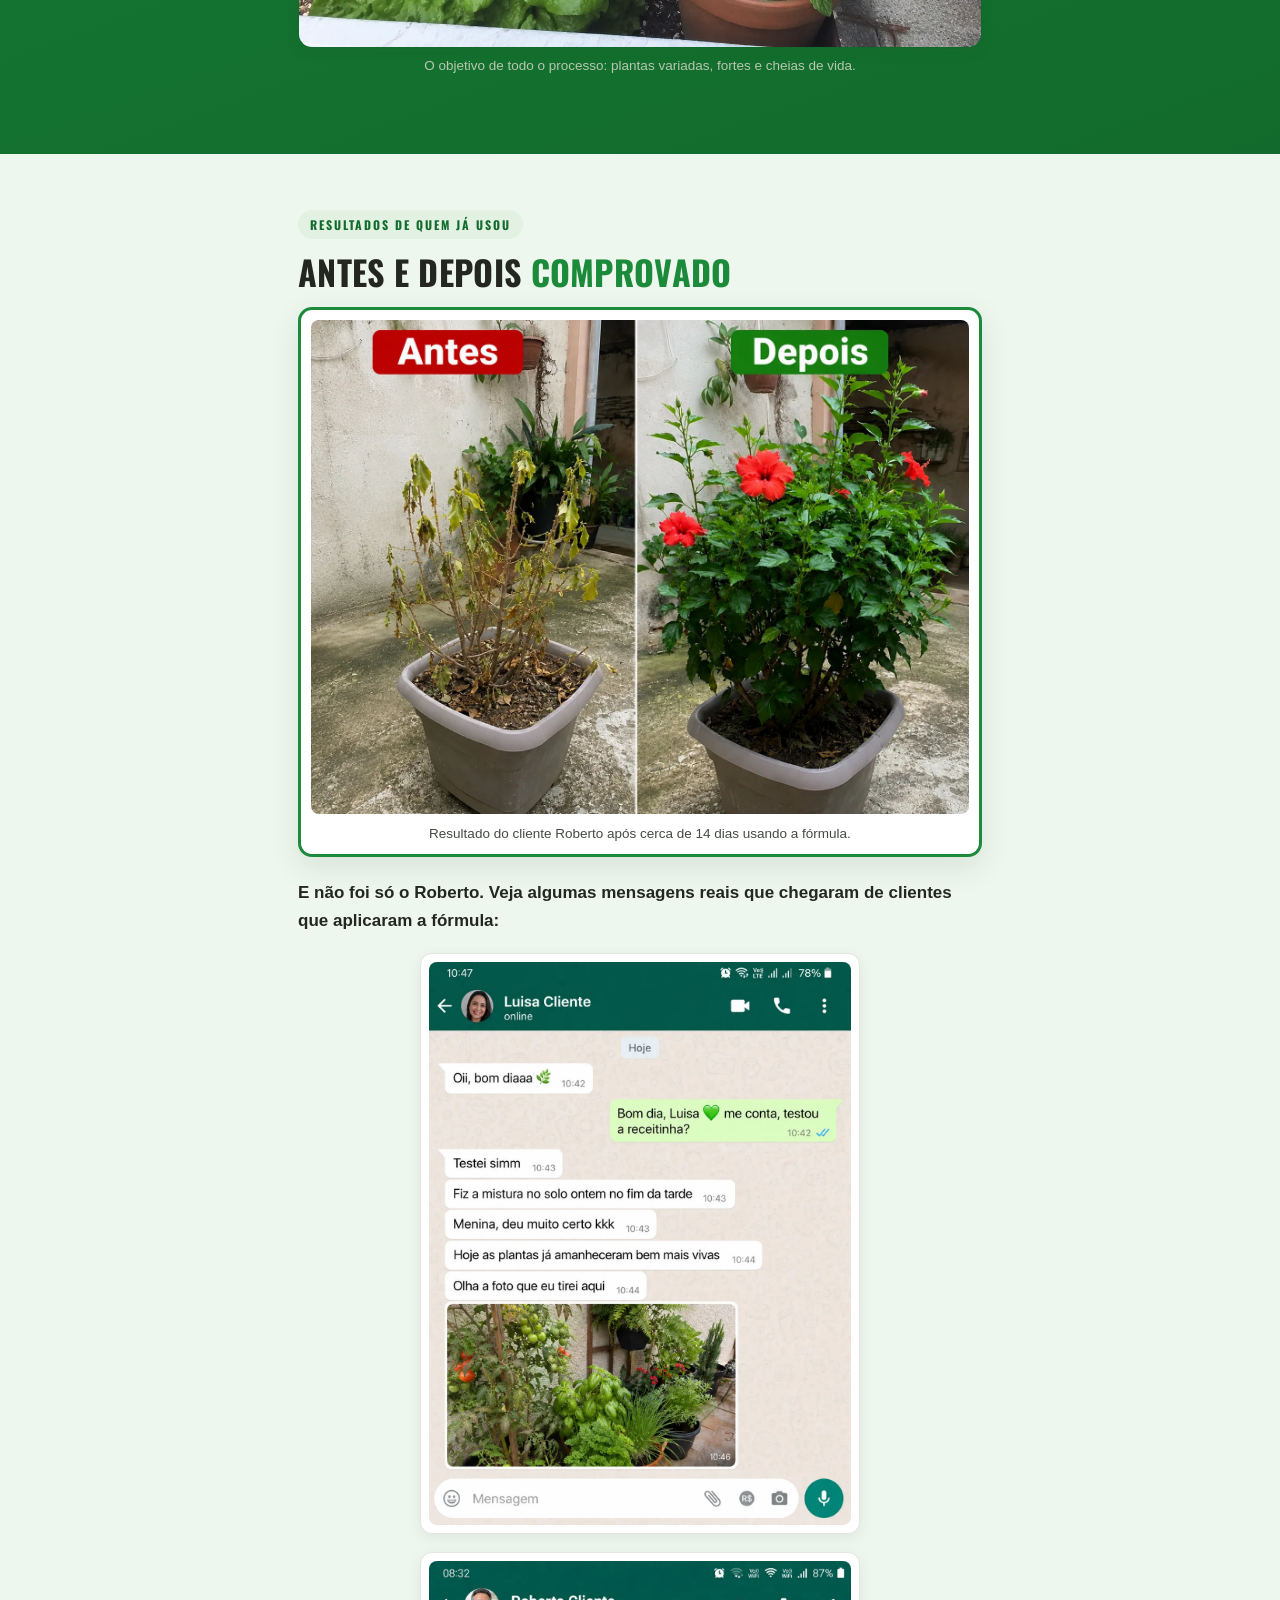
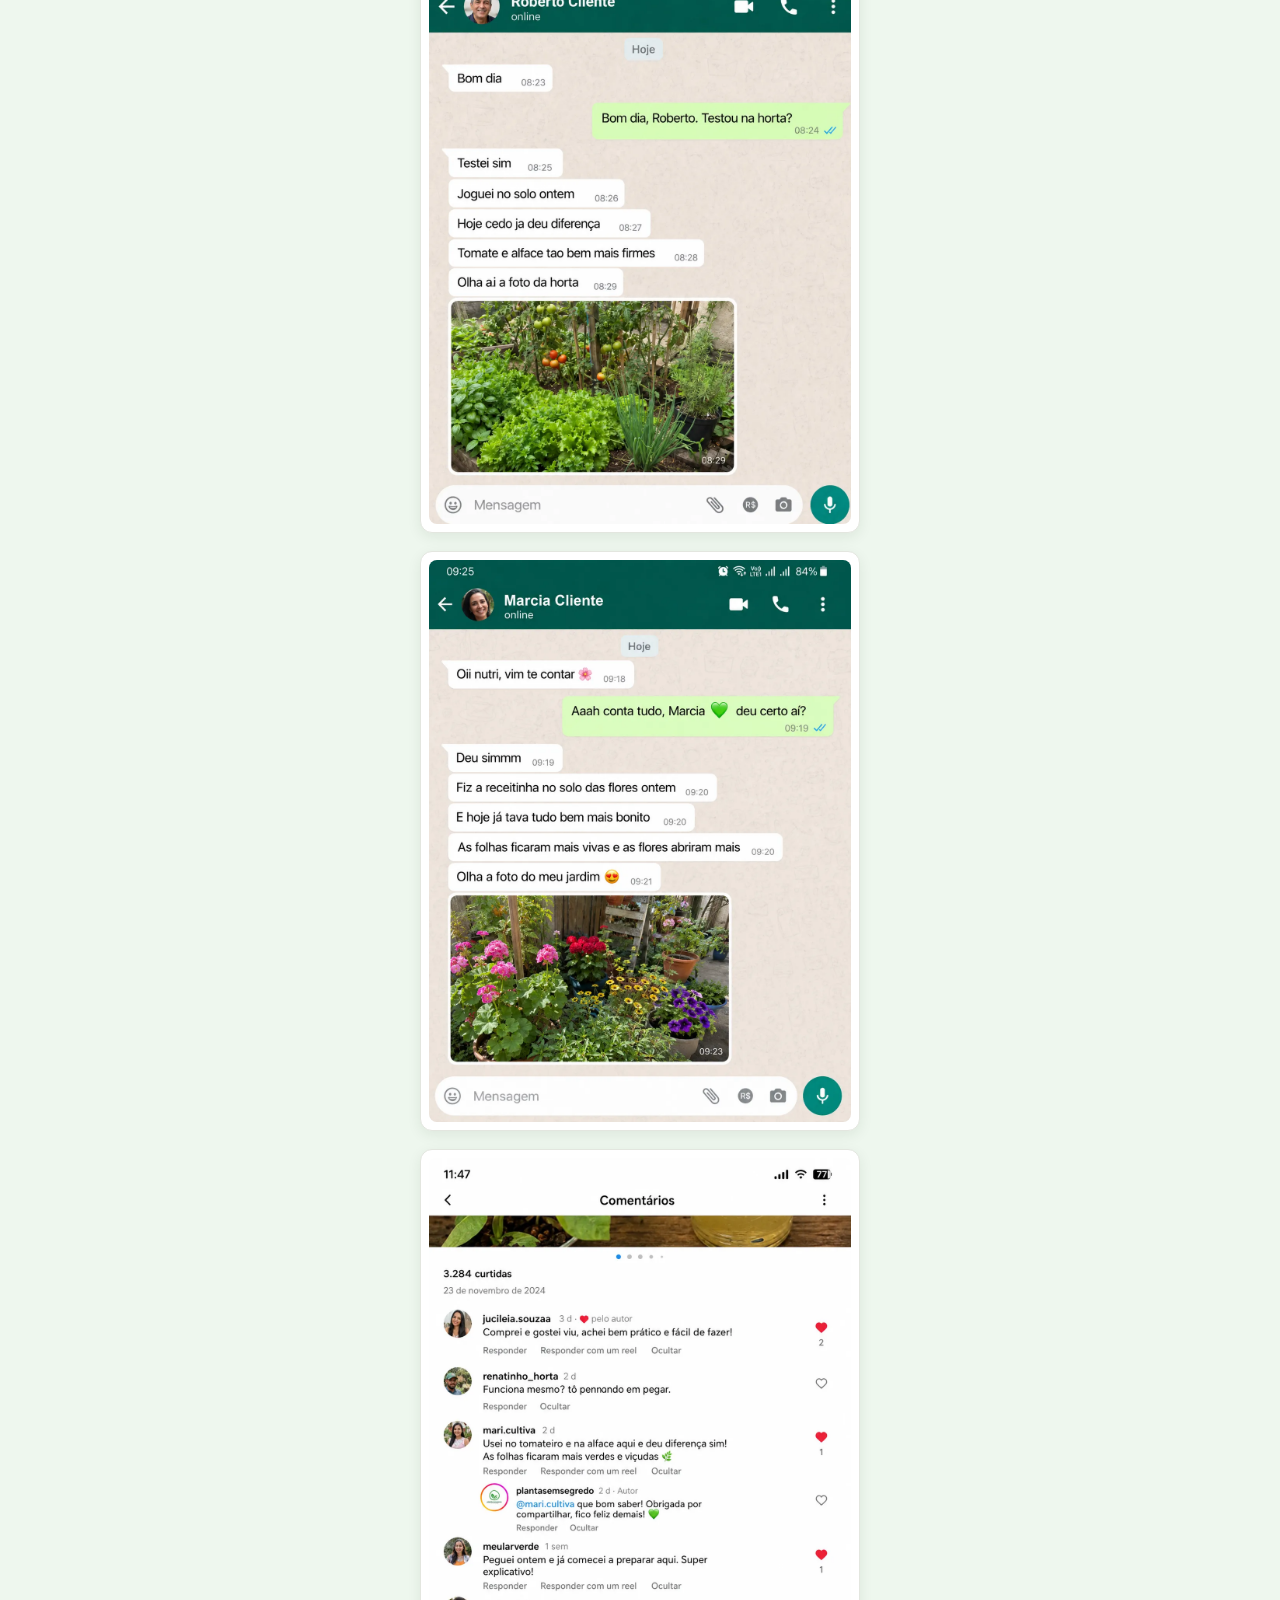
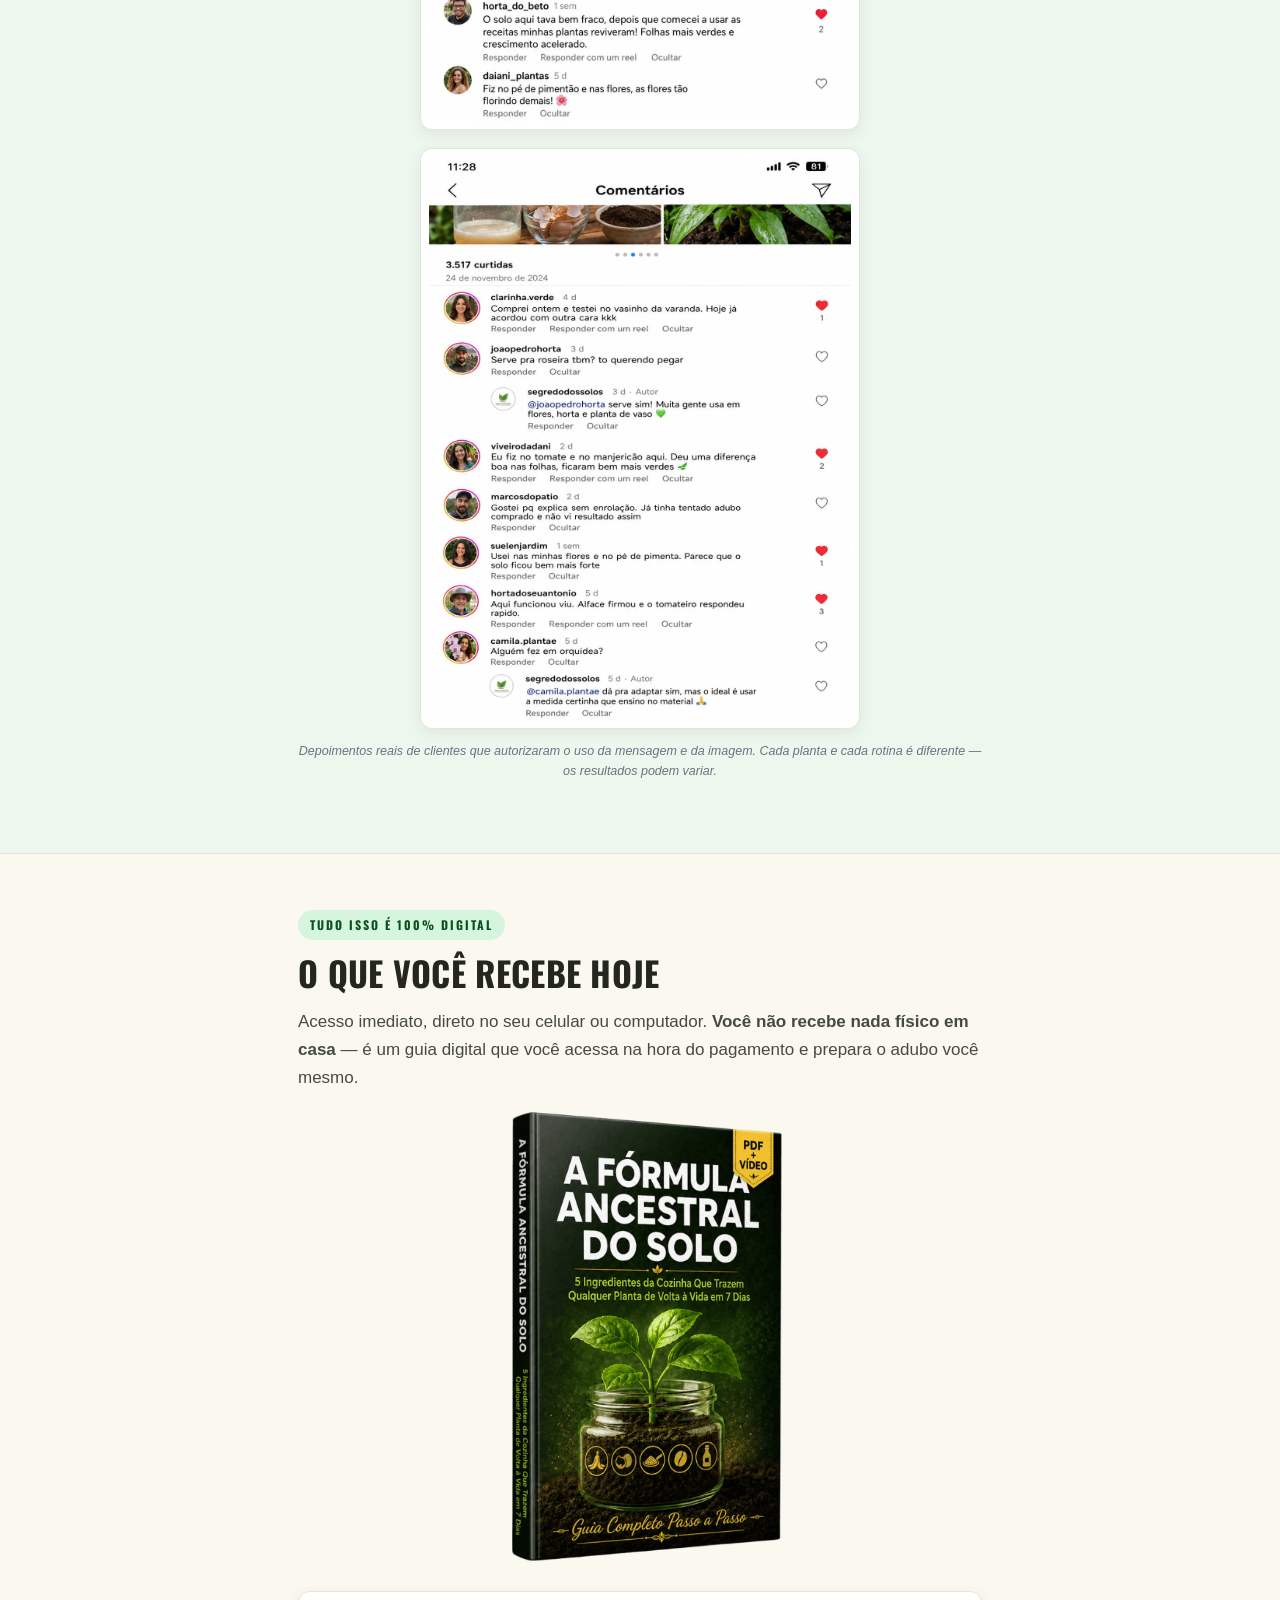
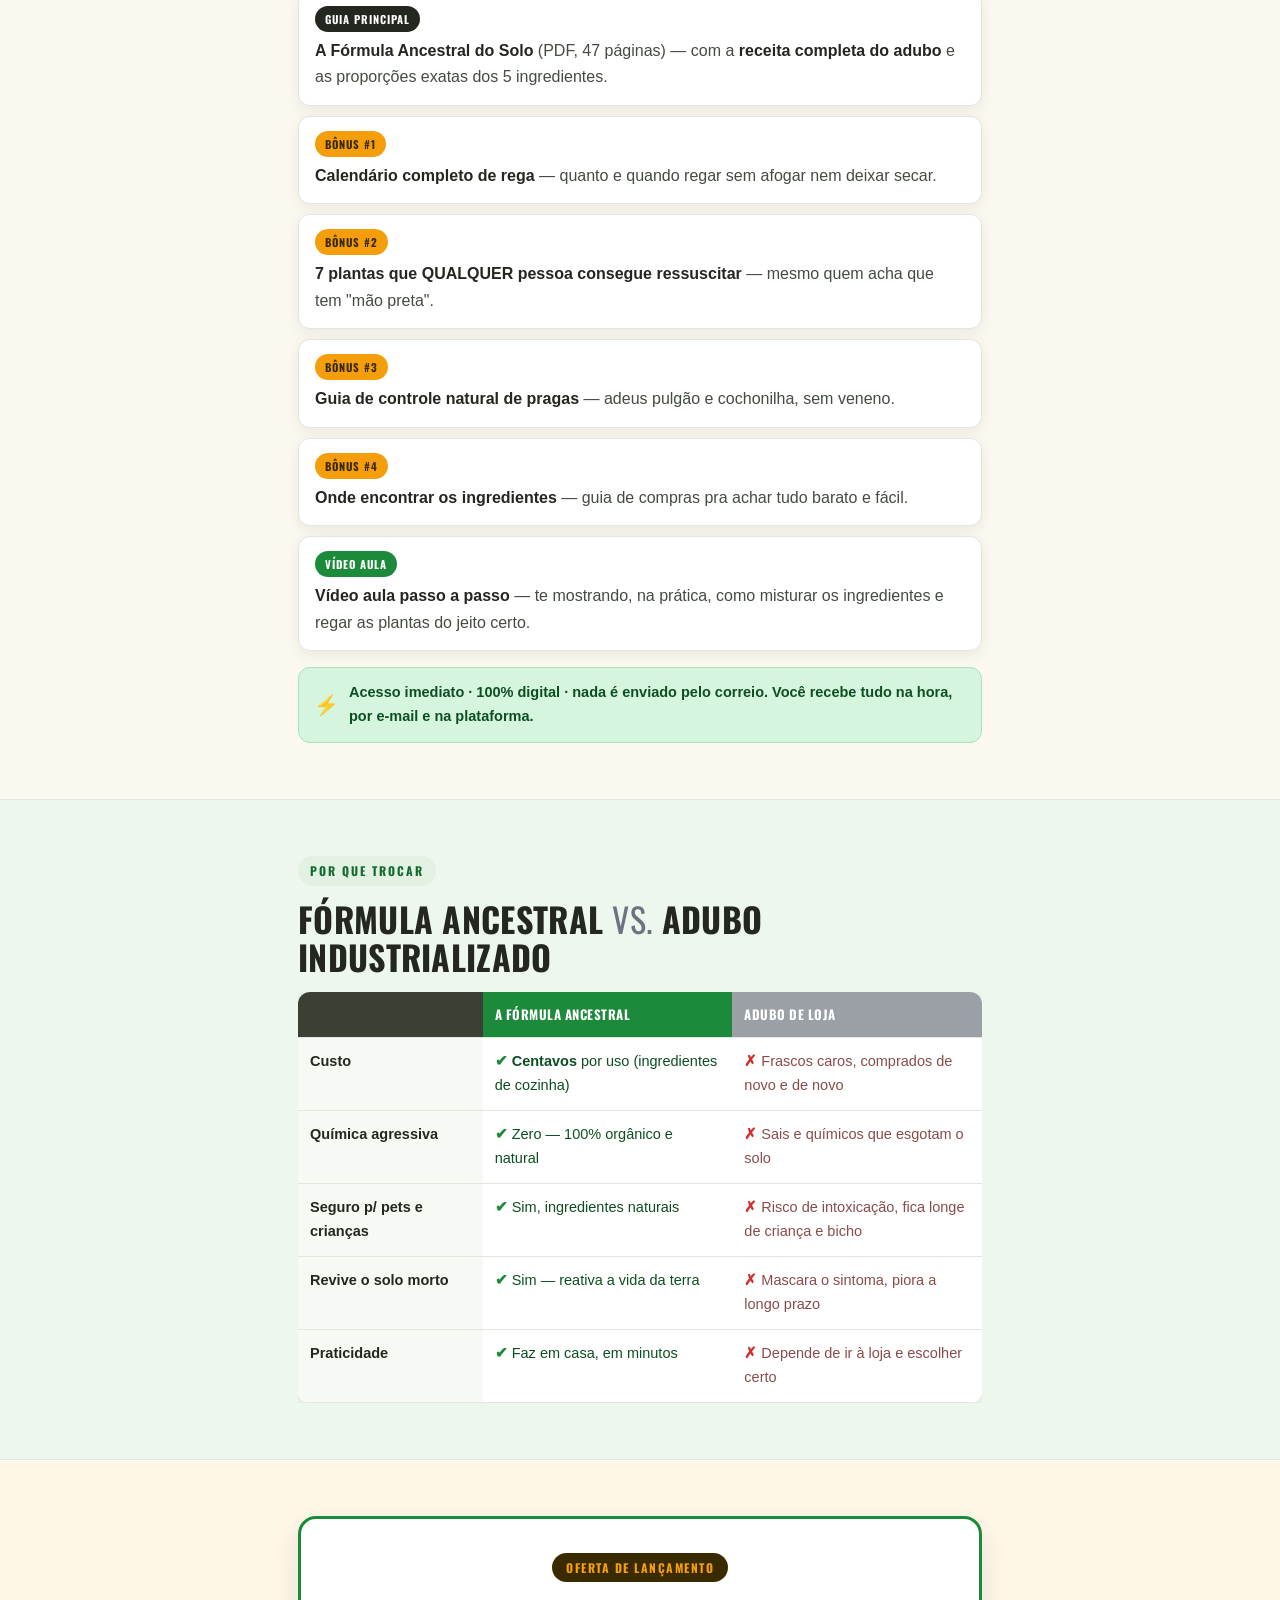
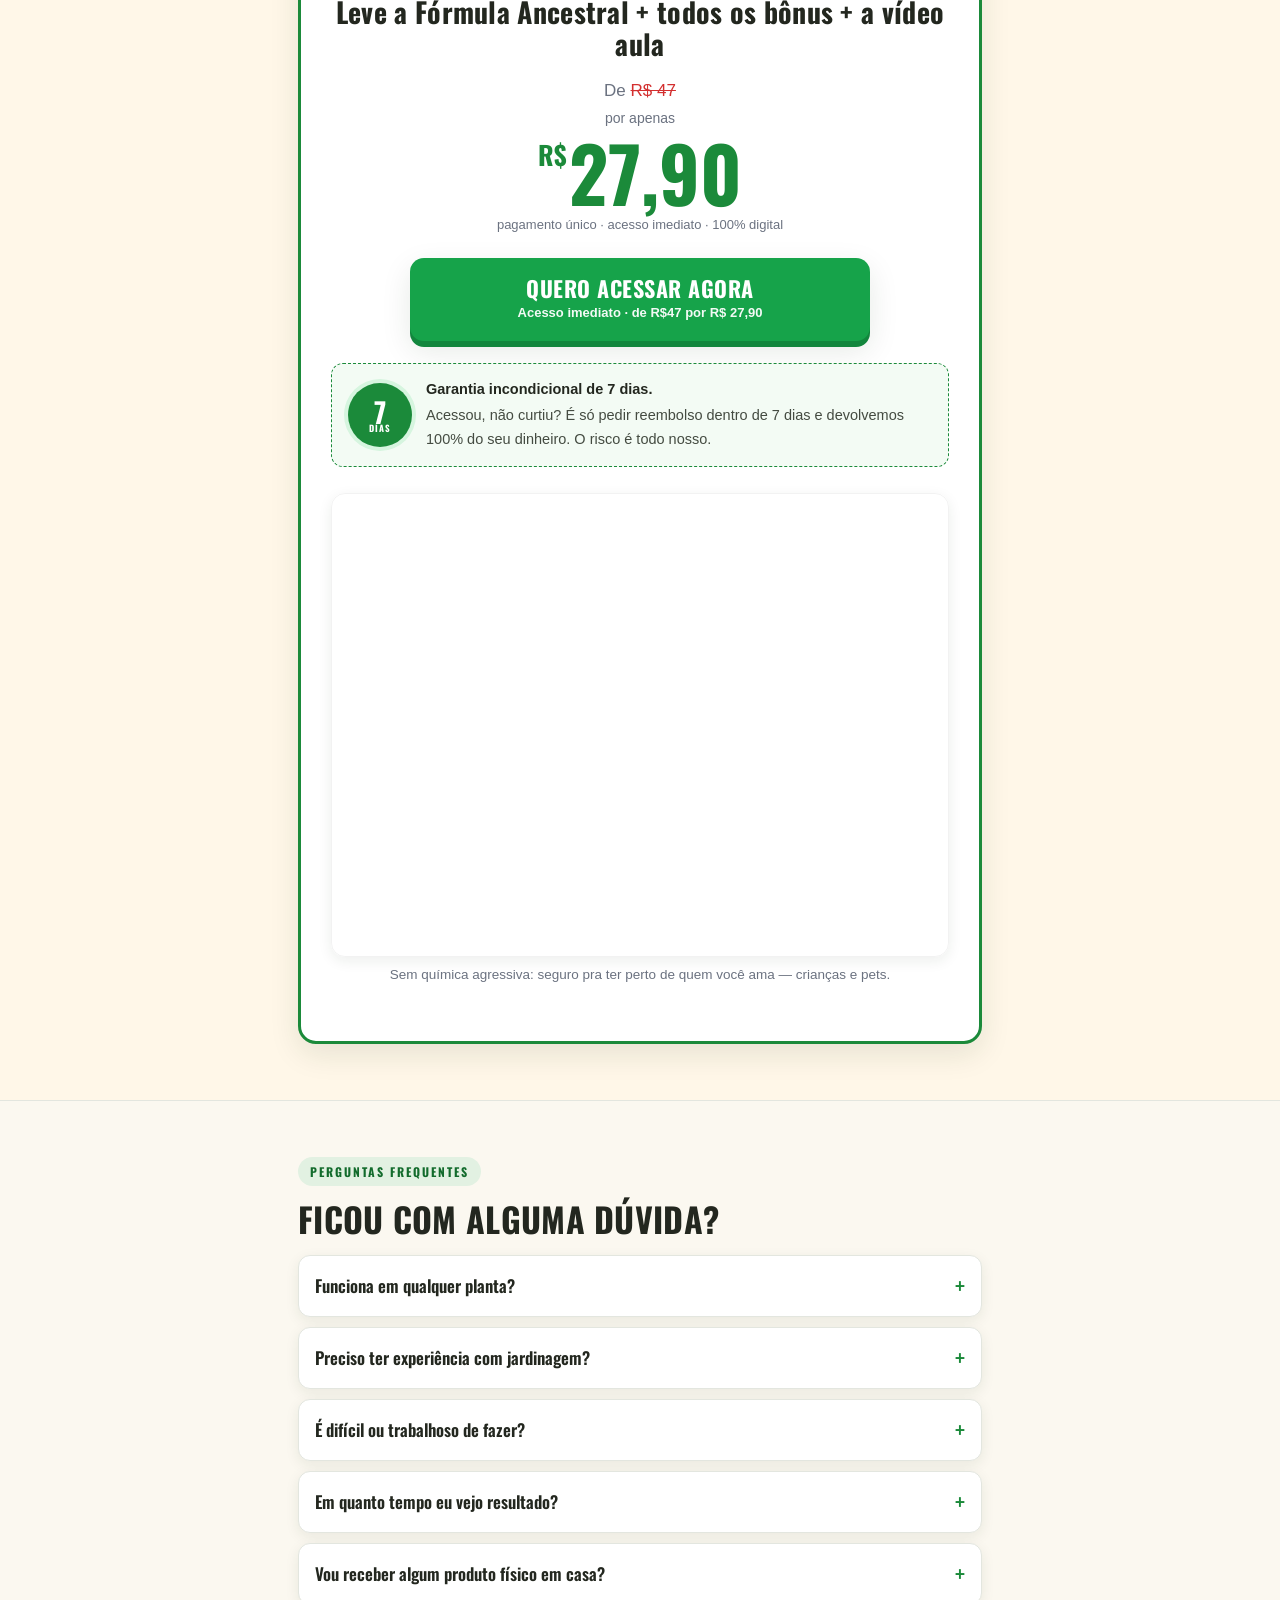
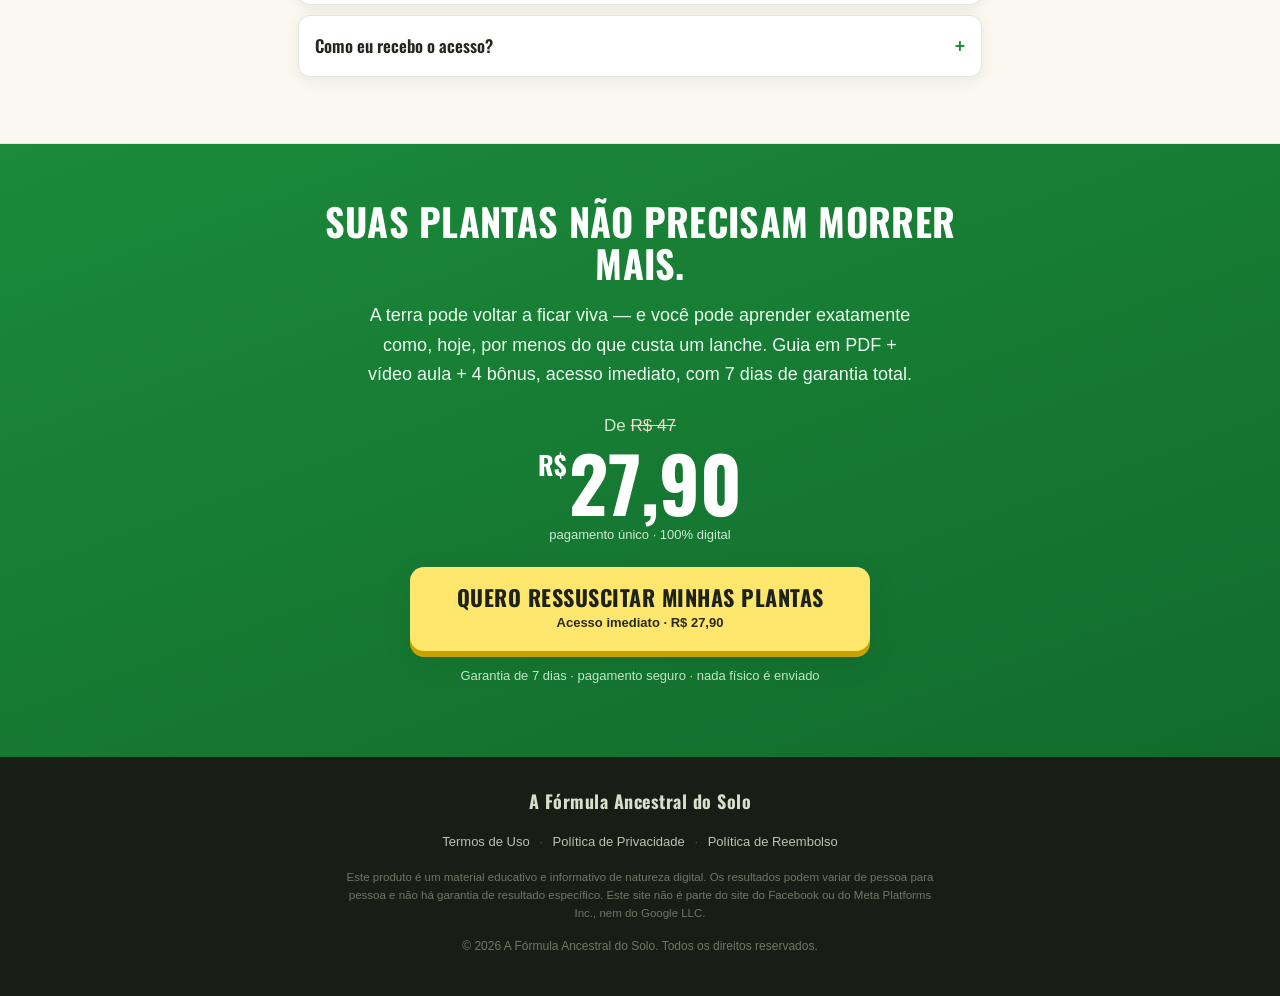
==== commit 906c7ebc: "LP 1-3: volta para R$27,90 (ancora de R$47) - teto de conversao confirmado Teste de preco concluido:" ====
--- a/1/index.html
+++ b/1/index.html
@@ -4,16 +4,16 @@
   <meta charset="UTF-8">
   <meta name="viewport" content="width=device-width, initial-scale=1.0">
   <title>O erro silencioso que está matando suas plantas (e não é falta de água) | A Fórmula Ancestral do Solo</title>
-  <meta name="description" content="Descubra a fórmula ancestral de adubo caseiro, feita com 5 ingredientes da sua cozinha, que revitaliza o solo morto e ajuda plantas enfraquecidas a se recuperarem. Guia digital em PDF + vídeo aula. Acesso imediato, 100% digital. De R$97,90 por R$37,90.">
+  <meta name="description" content="Descubra a fórmula ancestral de adubo caseiro, feita com 5 ingredientes da sua cozinha, que revitaliza o solo morto e ajuda plantas enfraquecidas a se recuperarem. Guia digital em PDF + vídeo aula. Acesso imediato, 100% digital. De R$47 por R$27,90.">
 
   <meta property="og:title" content="O erro silencioso que está matando suas plantas (e não é falta de água)">
-  <meta property="og:description" content="A fórmula ancestral de adubo caseiro com 5 ingredientes da cozinha que revitaliza o solo morto. Guia digital em PDF + vídeo aula. Acesso imediato. De R$97,90 por R$37,90.">
+  <meta property="og:description" content="A fórmula ancestral de adubo caseiro com 5 ingredientes da cozinha que revitaliza o solo morto. Guia digital em PDF + vídeo aula. Acesso imediato. De R$47 por R$27,90.">
   <meta property="og:image" content="../images/hero-gardener.webp">
   <meta property="og:type" content="article">
 
   <meta name="twitter:card" content="summary_large_image">
   <meta name="twitter:title" content="O erro silencioso que está matando suas plantas (e não é falta de água)">
-  <meta name="twitter:description" content="A fórmula ancestral de adubo caseiro com 5 ingredientes da cozinha que revitaliza o solo morto. Guia digital em PDF + vídeo aula. De R$97,90 por R$37,90.">
+  <meta name="twitter:description" content="A fórmula ancestral de adubo caseiro com 5 ingredientes da cozinha que revitaliza o solo morto. Guia digital em PDF + vídeo aula. De R$47 por R$27,90.">
   <meta name="twitter:image" content="../images/hero-gardener.webp">
 
   <link rel="preconnect" href="https://fonts.googleapis.com">
@@ -52,7 +52,7 @@
     <div class="sticky-cta__inner">
       <div class="sticky-cta__text">
         <strong>A Fórmula Ancestral do Solo</strong>
-        <span><s>R$97,90</s> hoje por <b>R$ 37,90</b> &middot; 100% digital</span>
+        <span><s>R$47</s> hoje por <b>R$ 27,90</b> &middot; 100% digital</span>
       </div>
       <a href="https://pay.hotmart.com/N106351965H?off=n7bk3vo4&checkoutMode=10" class="sticky-cta__btn">QUERO ACESSAR&nbsp;&rarr;</a>
     </div>
@@ -332,15 +332,15 @@
           <h2 class="offer-card__title">Leve a Fórmula Ancestral + todos os bônus + a vídeo aula</h2>
 
           <div class="price">
-            <span class="price__from">De <s>R$ 97,90</s></span>
+            <span class="price__from">De <s>R$ 47</s></span>
             <span class="price__by">por apenas</span>
-            <span class="price__value"><span class="price__cur">R$</span>37,90</span>
+            <span class="price__value"><span class="price__cur">R$</span>27,90</span>
             <span class="price__note">pagamento único &middot; acesso imediato &middot; 100% digital</span>
           </div>
 
           <a href="https://pay.hotmart.com/N106351965H?off=n7bk3vo4&checkoutMode=10" class="cta-btn cta-btn--big">
             <span class="cta-btn__main">QUERO ACESSAR AGORA</span>
-            <span class="cta-btn__sub">Acesso imediato &middot; de R$97,90 por R$ 37,90</span>
+            <span class="cta-btn__sub">Acesso imediato &middot; de R$47 por R$ 27,90</span>
           </a>
 
           <div class="guarantee">
@@ -401,14 +401,14 @@
         <p class="final-p">A terra pode voltar a ficar viva &mdash; e você pode aprender exatamente como, hoje, por menos do que custa um lanche. Guia em PDF + vídeo aula + 4 bônus, acesso imediato, com 7 dias de garantia total.</p>
 
         <div class="price price--center">
-          <span class="price__from">De <s>R$ 97,90</s></span>
-          <span class="price__value price__value--light"><span class="price__cur">R$</span>37,90</span>
+          <span class="price__from">De <s>R$ 47</s></span>
+          <span class="price__value price__value--light"><span class="price__cur">R$</span>27,90</span>
           <span class="price__note">pagamento único &middot; 100% digital</span>
         </div>
 
         <a href="https://pay.hotmart.com/N106351965H?off=n7bk3vo4&checkoutMode=10" class="cta-btn cta-btn--big cta-btn--onGreen">
           <span class="cta-btn__main">QUERO RESSUSCITAR MINHAS PLANTAS</span>
-          <span class="cta-btn__sub">Acesso imediato &middot; R$ 37,90</span>
+          <span class="cta-btn__sub">Acesso imediato &middot; R$ 27,90</span>
         </a>
         <p class="final-reassure">Garantia de 7 dias &middot; pagamento seguro &middot; nada físico é enviado</p>
       </div>
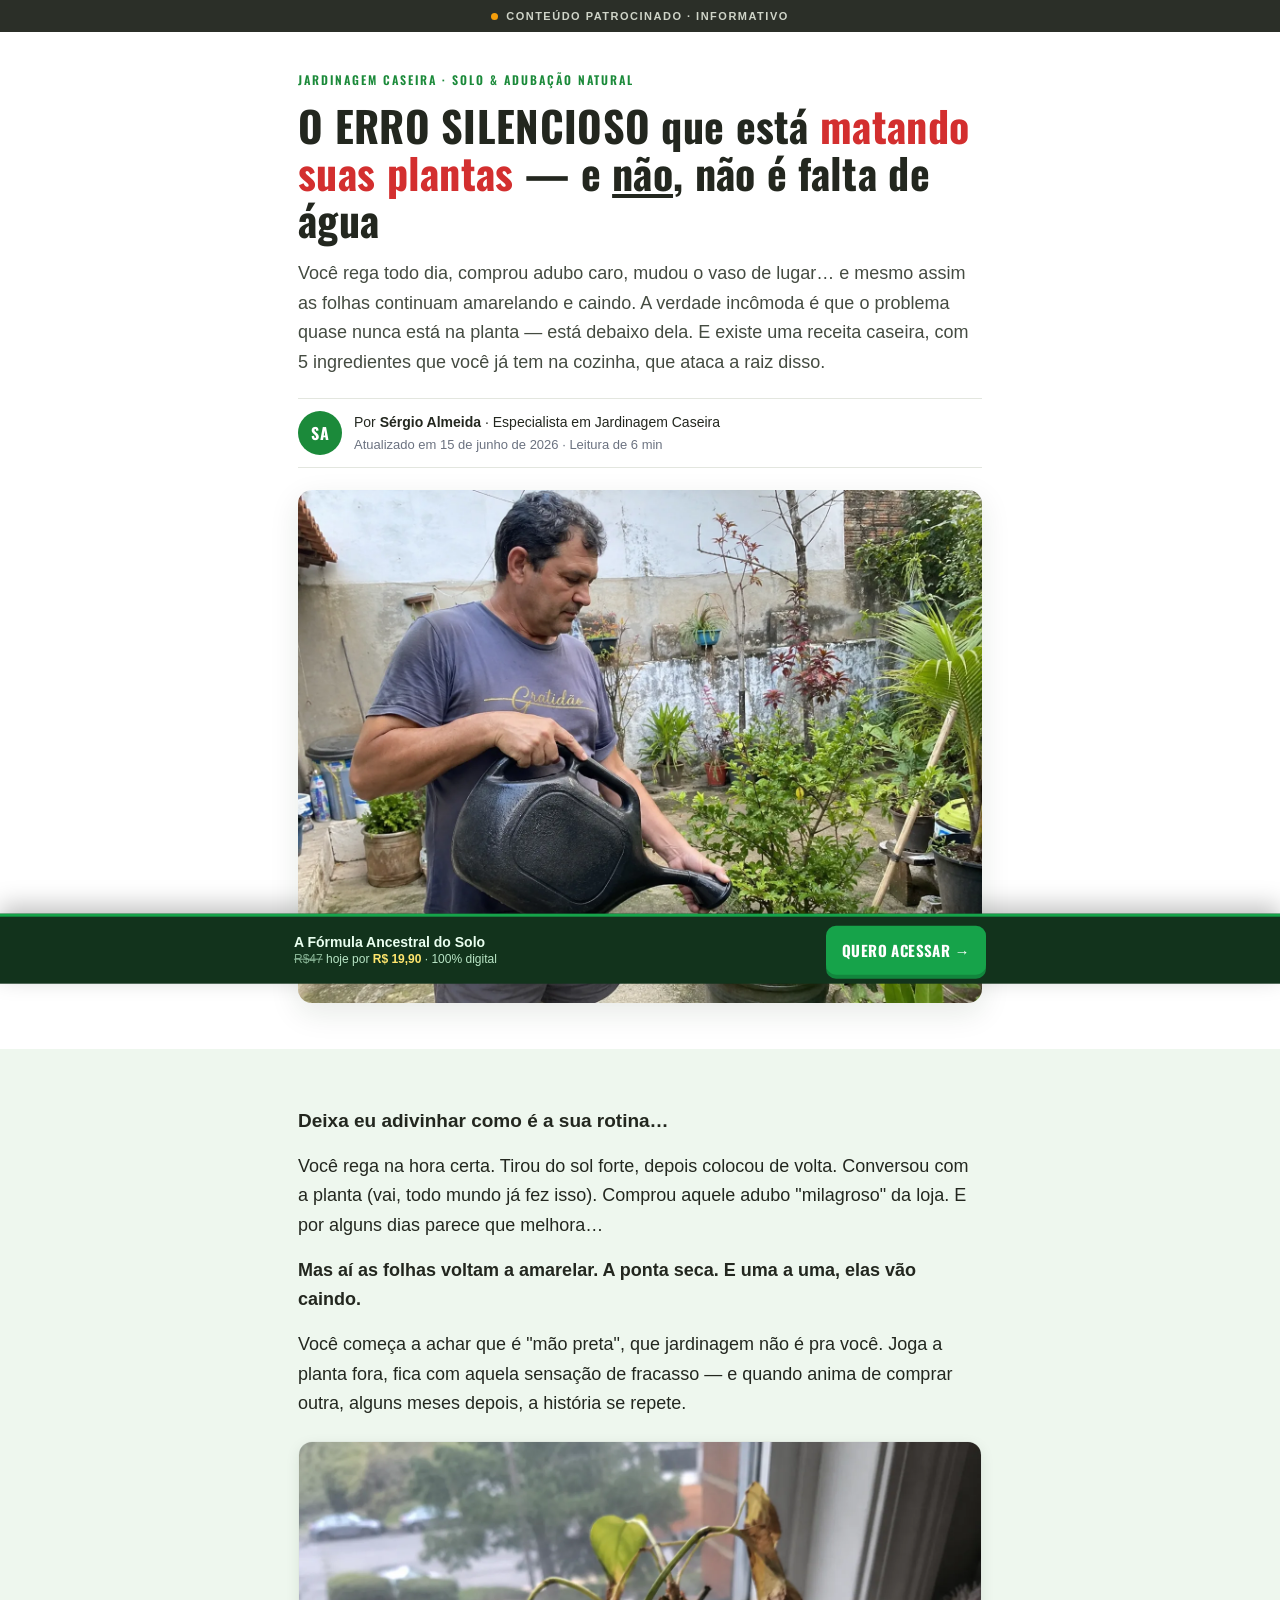
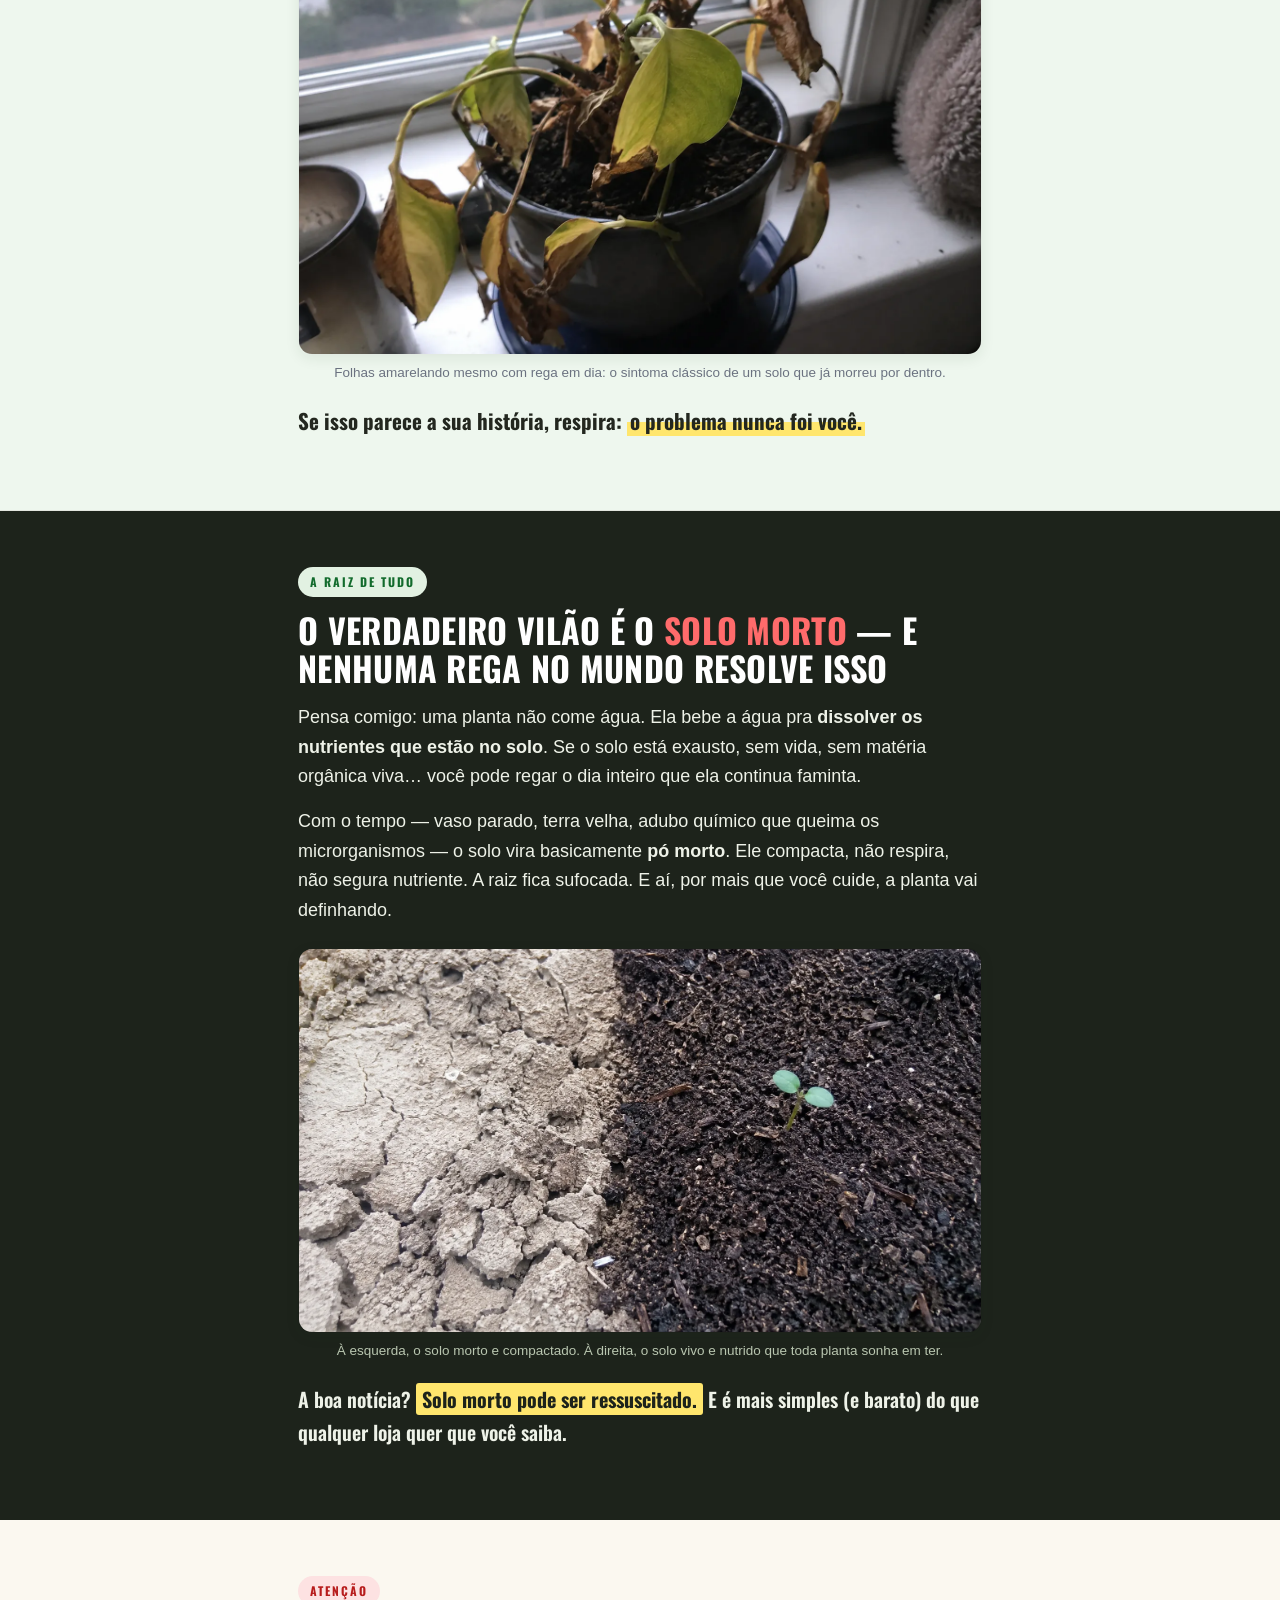
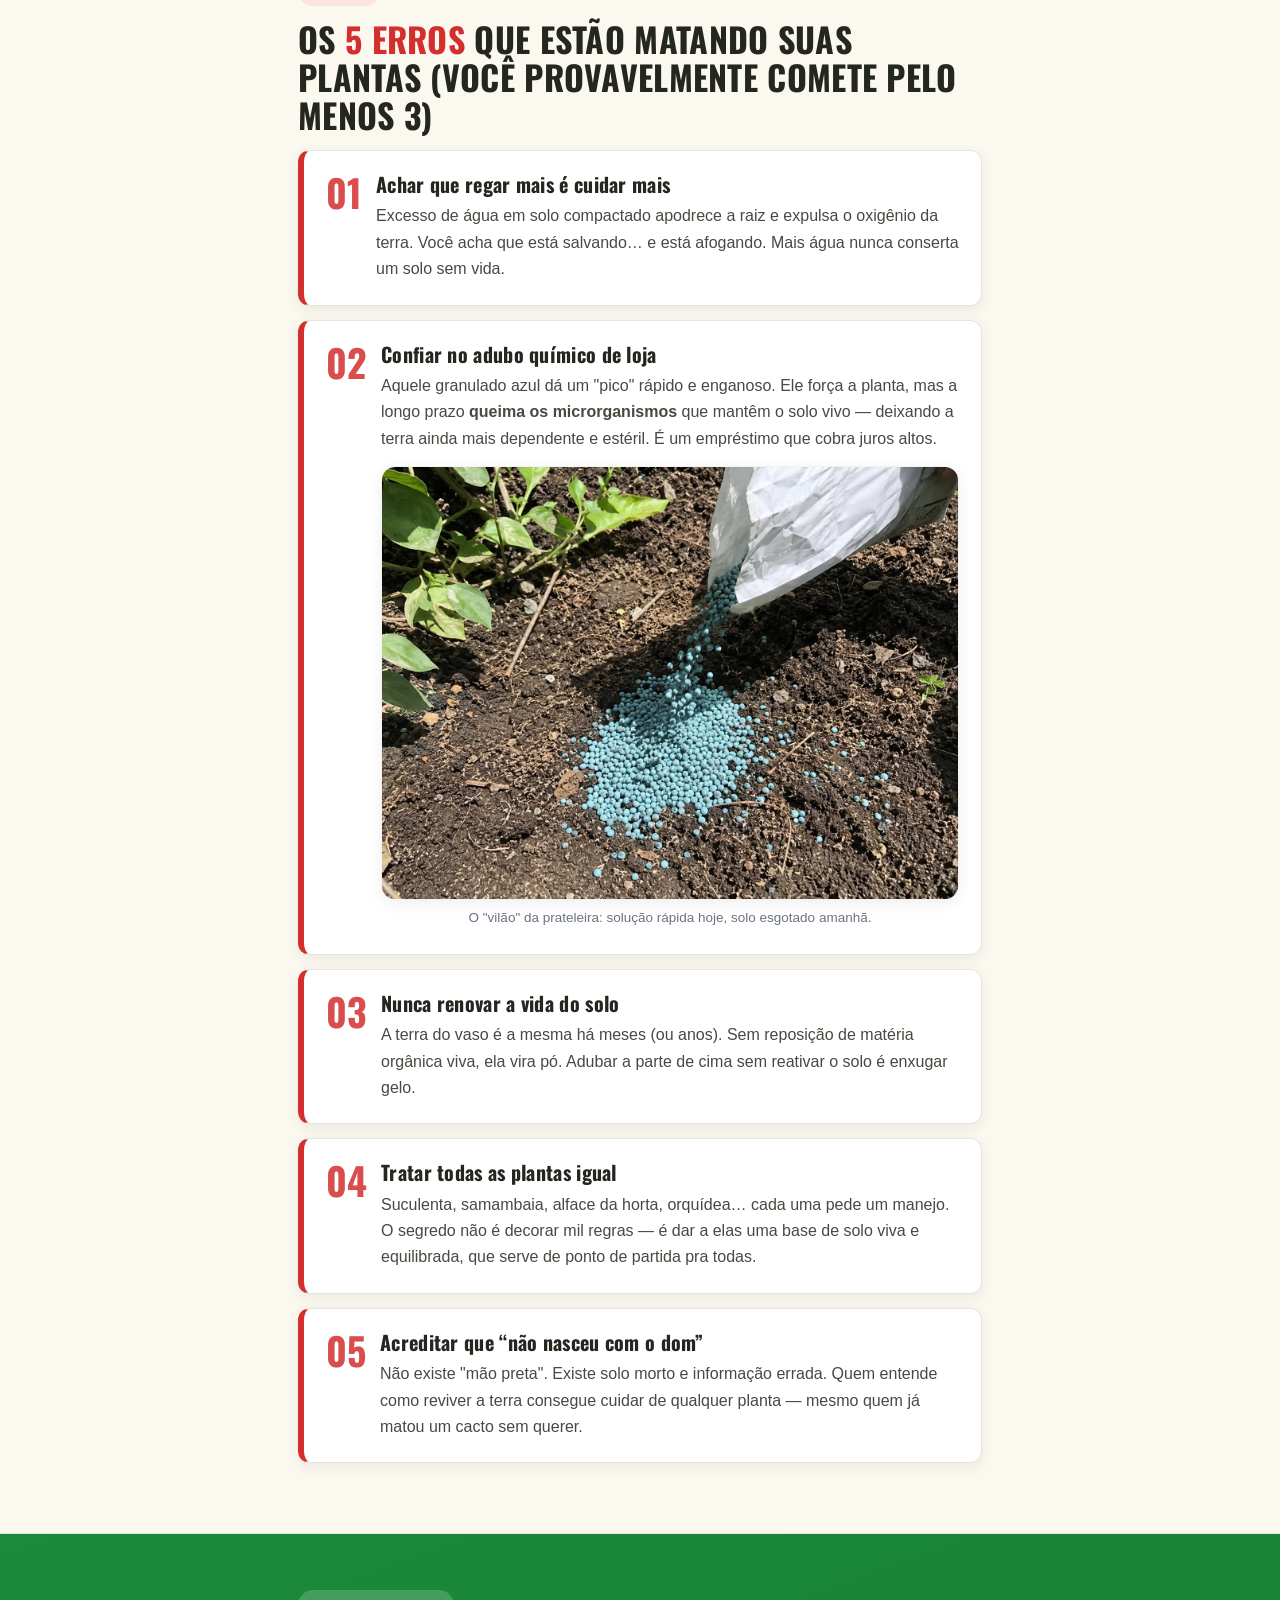
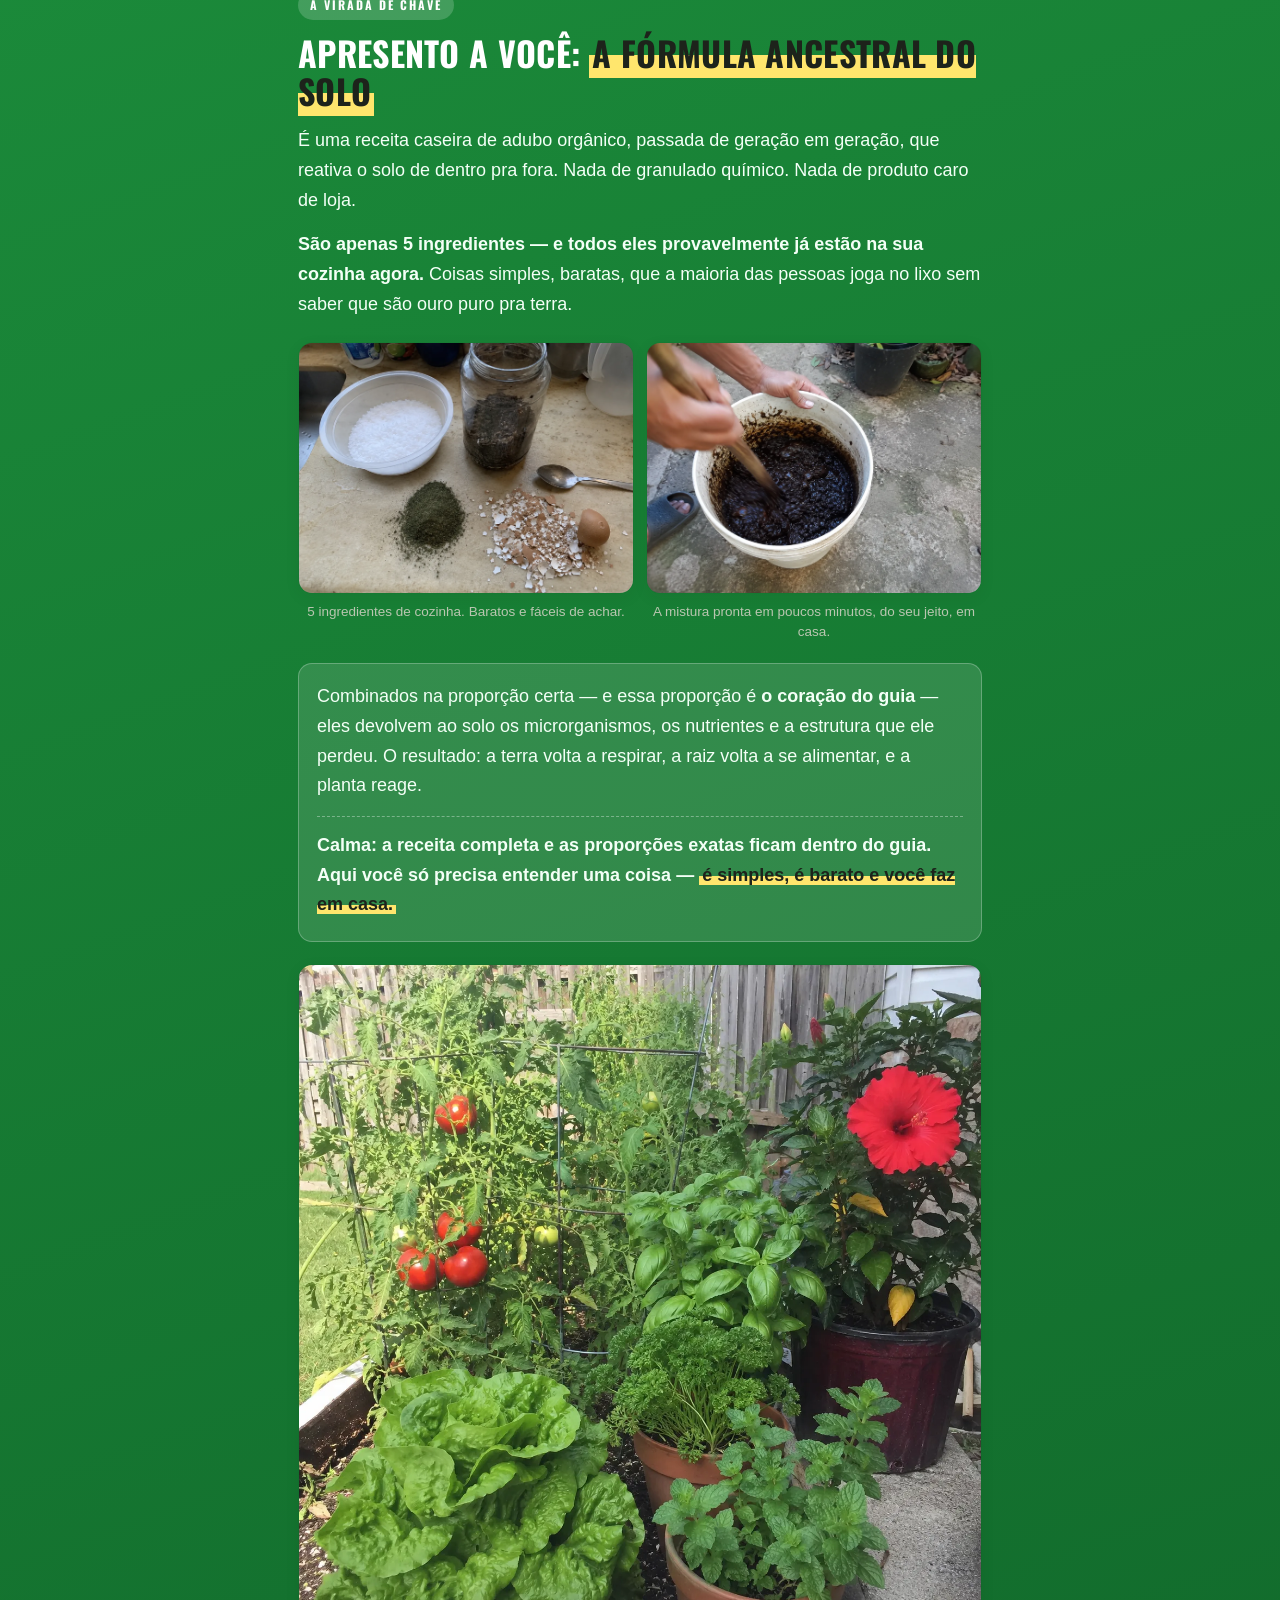
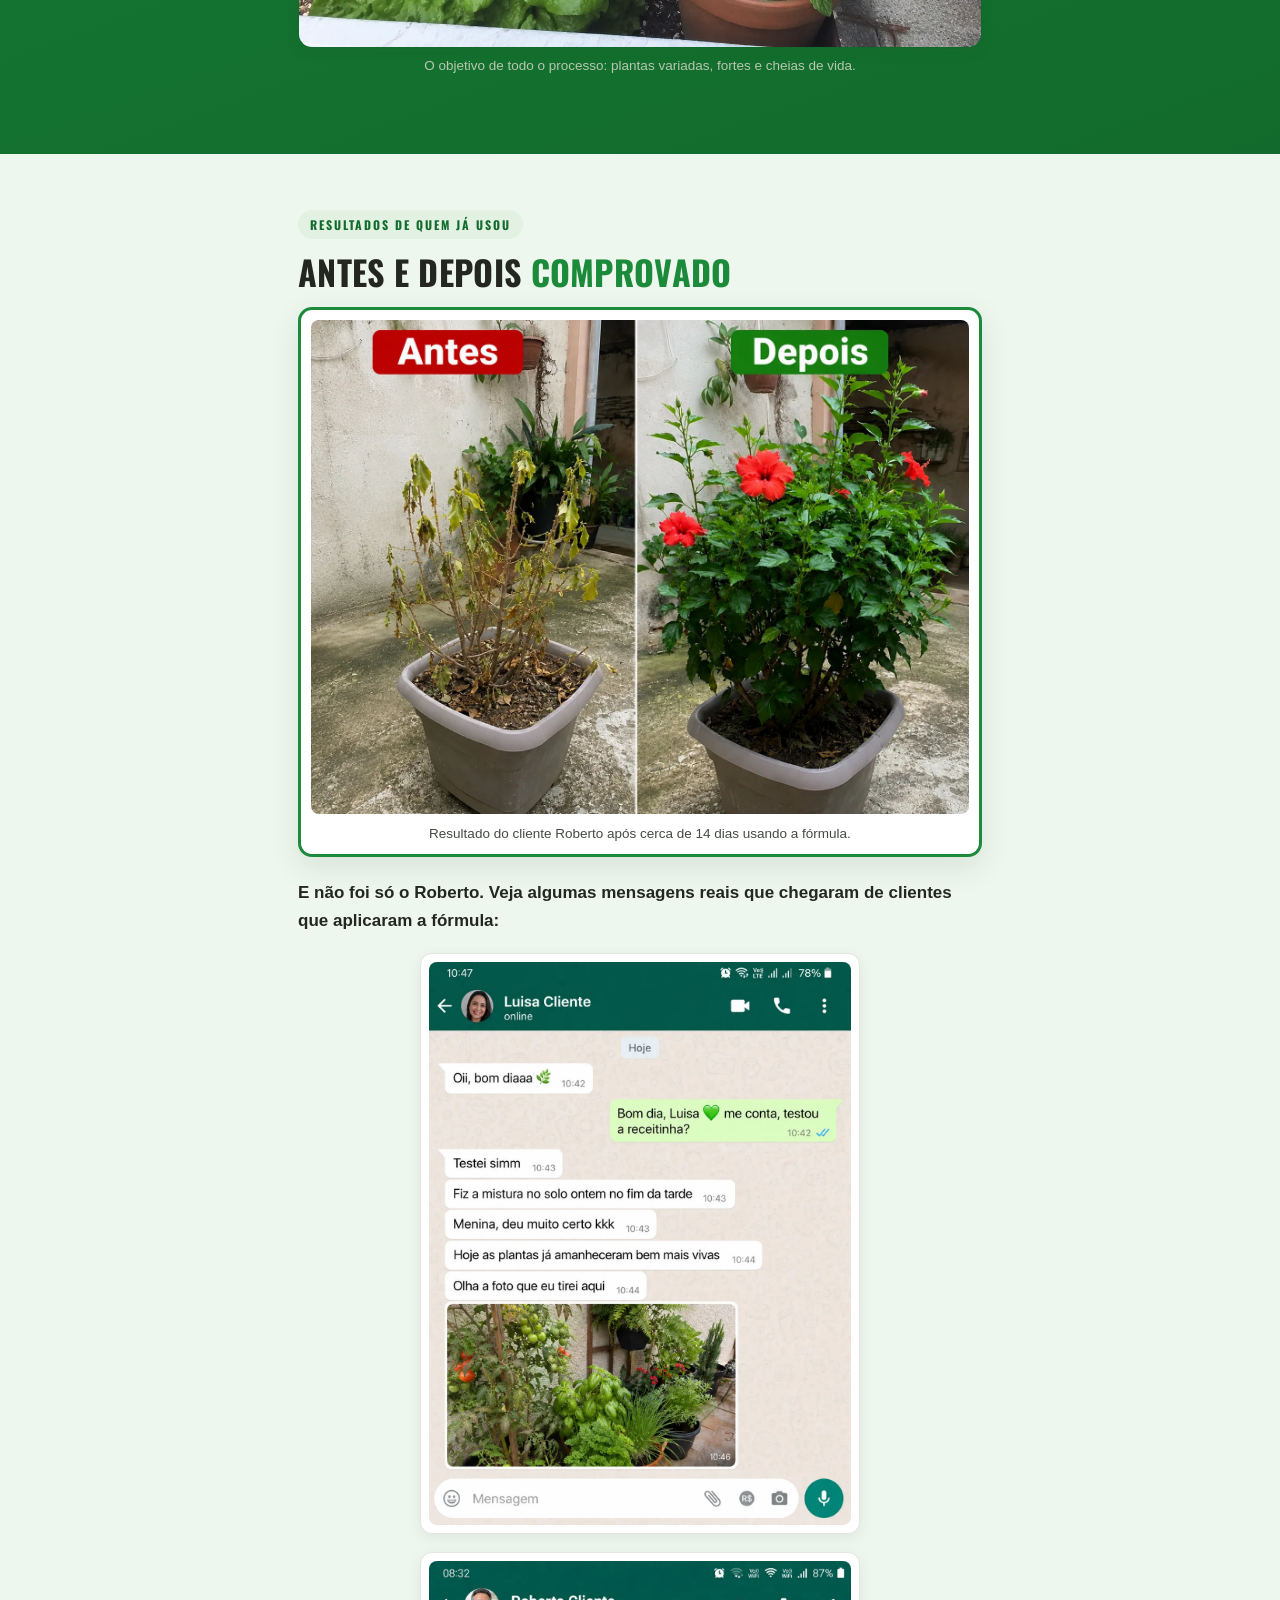
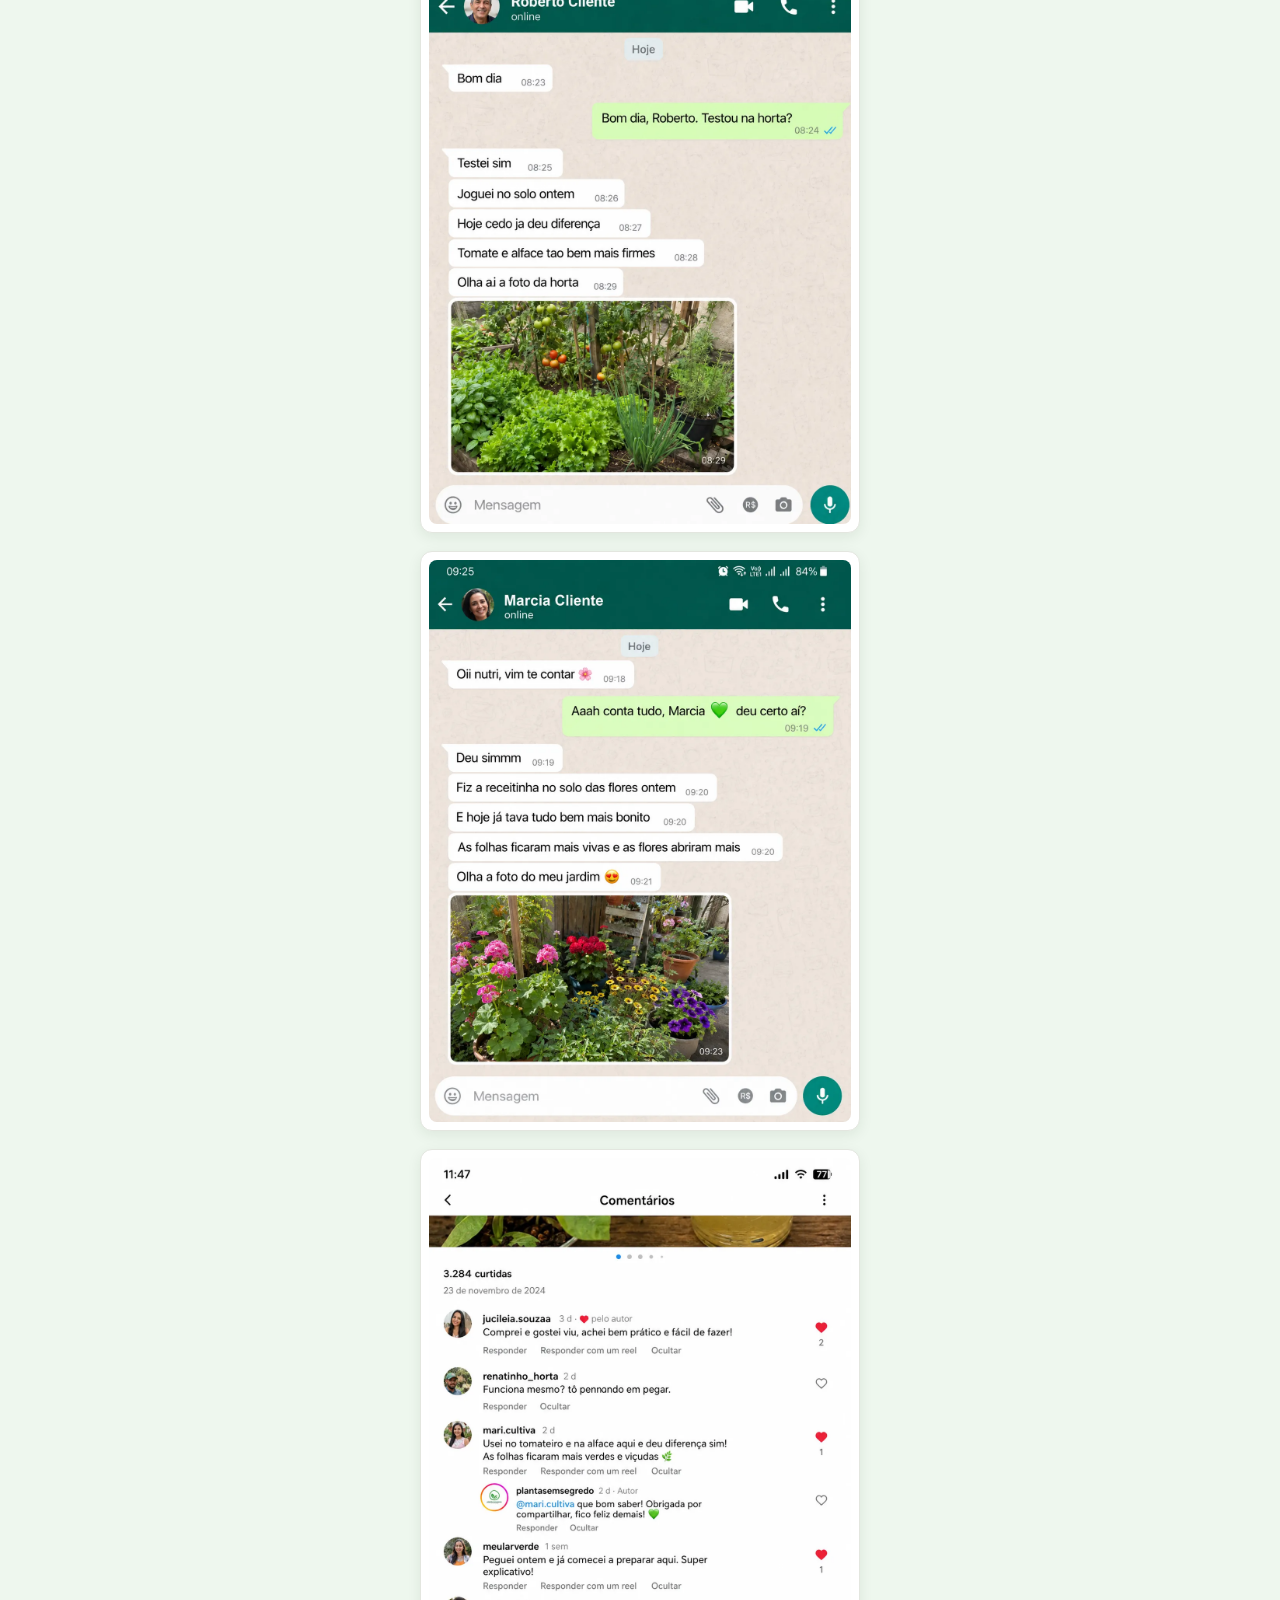
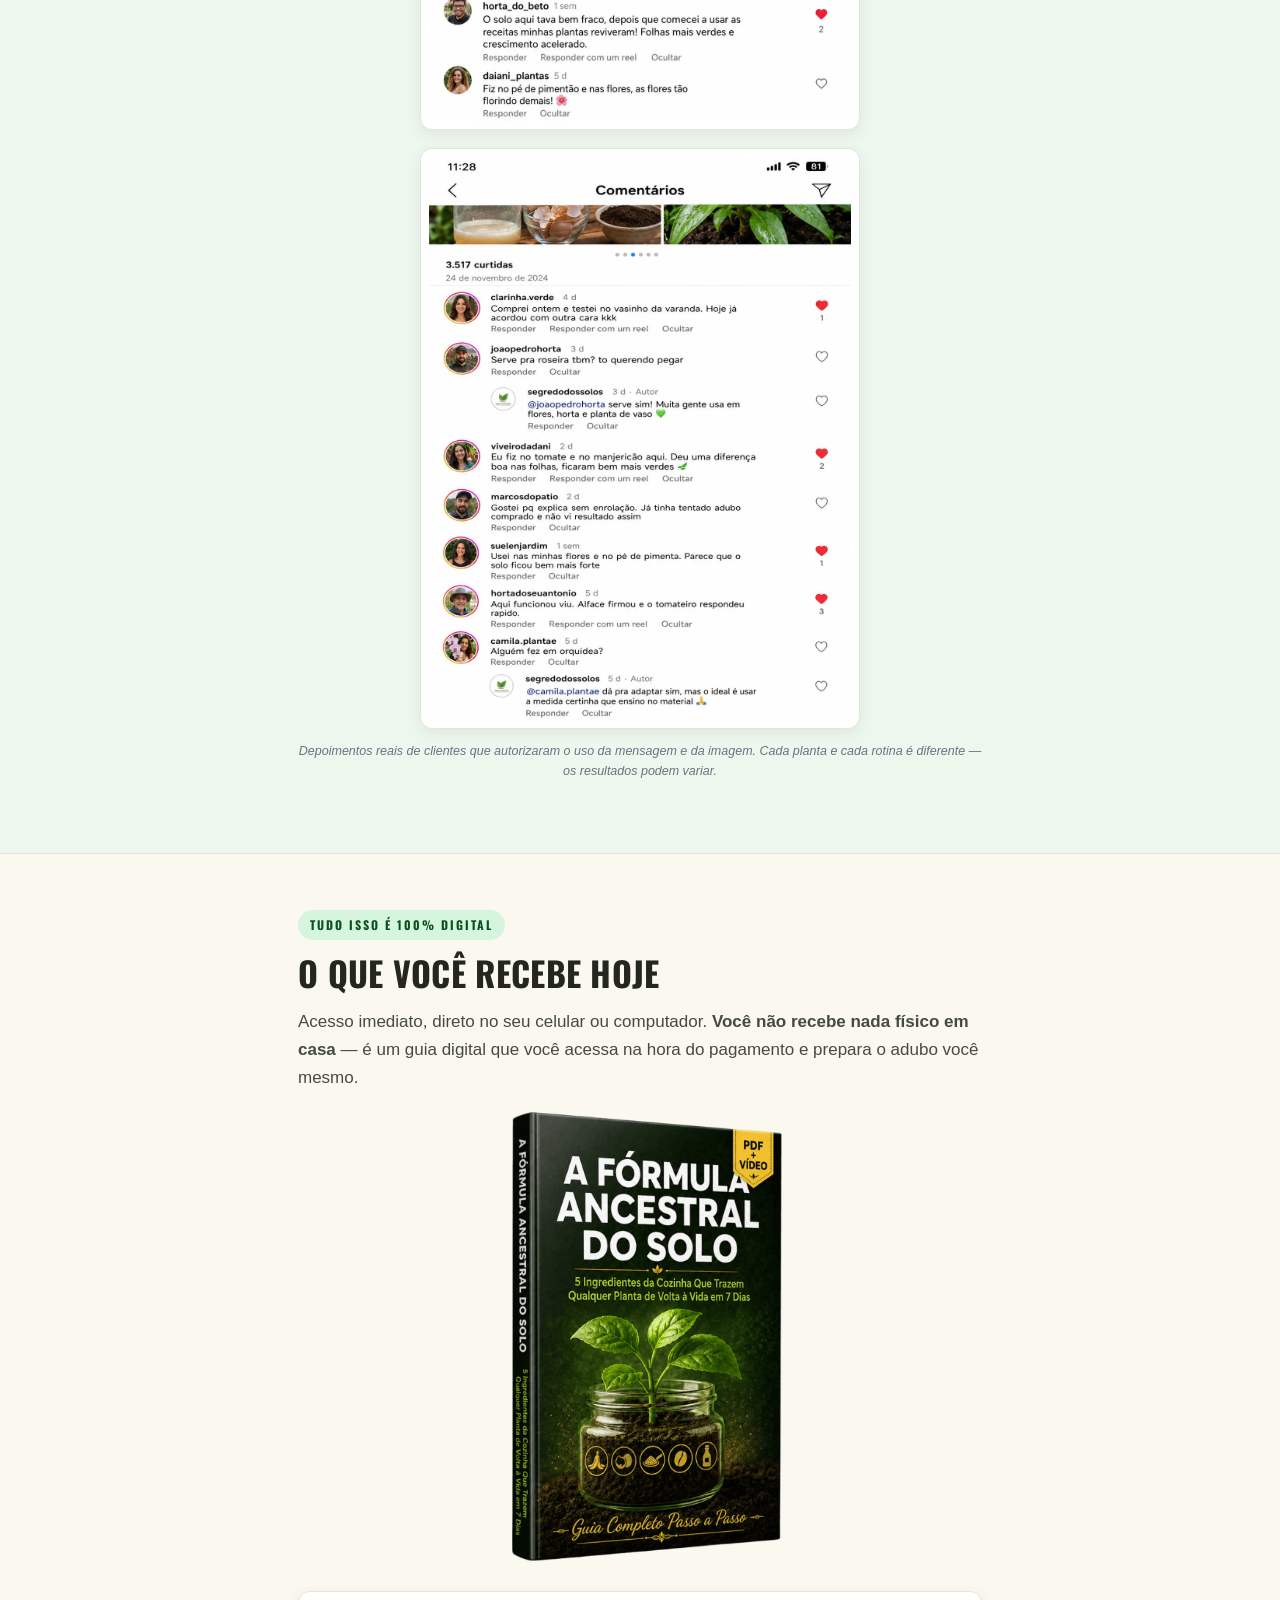
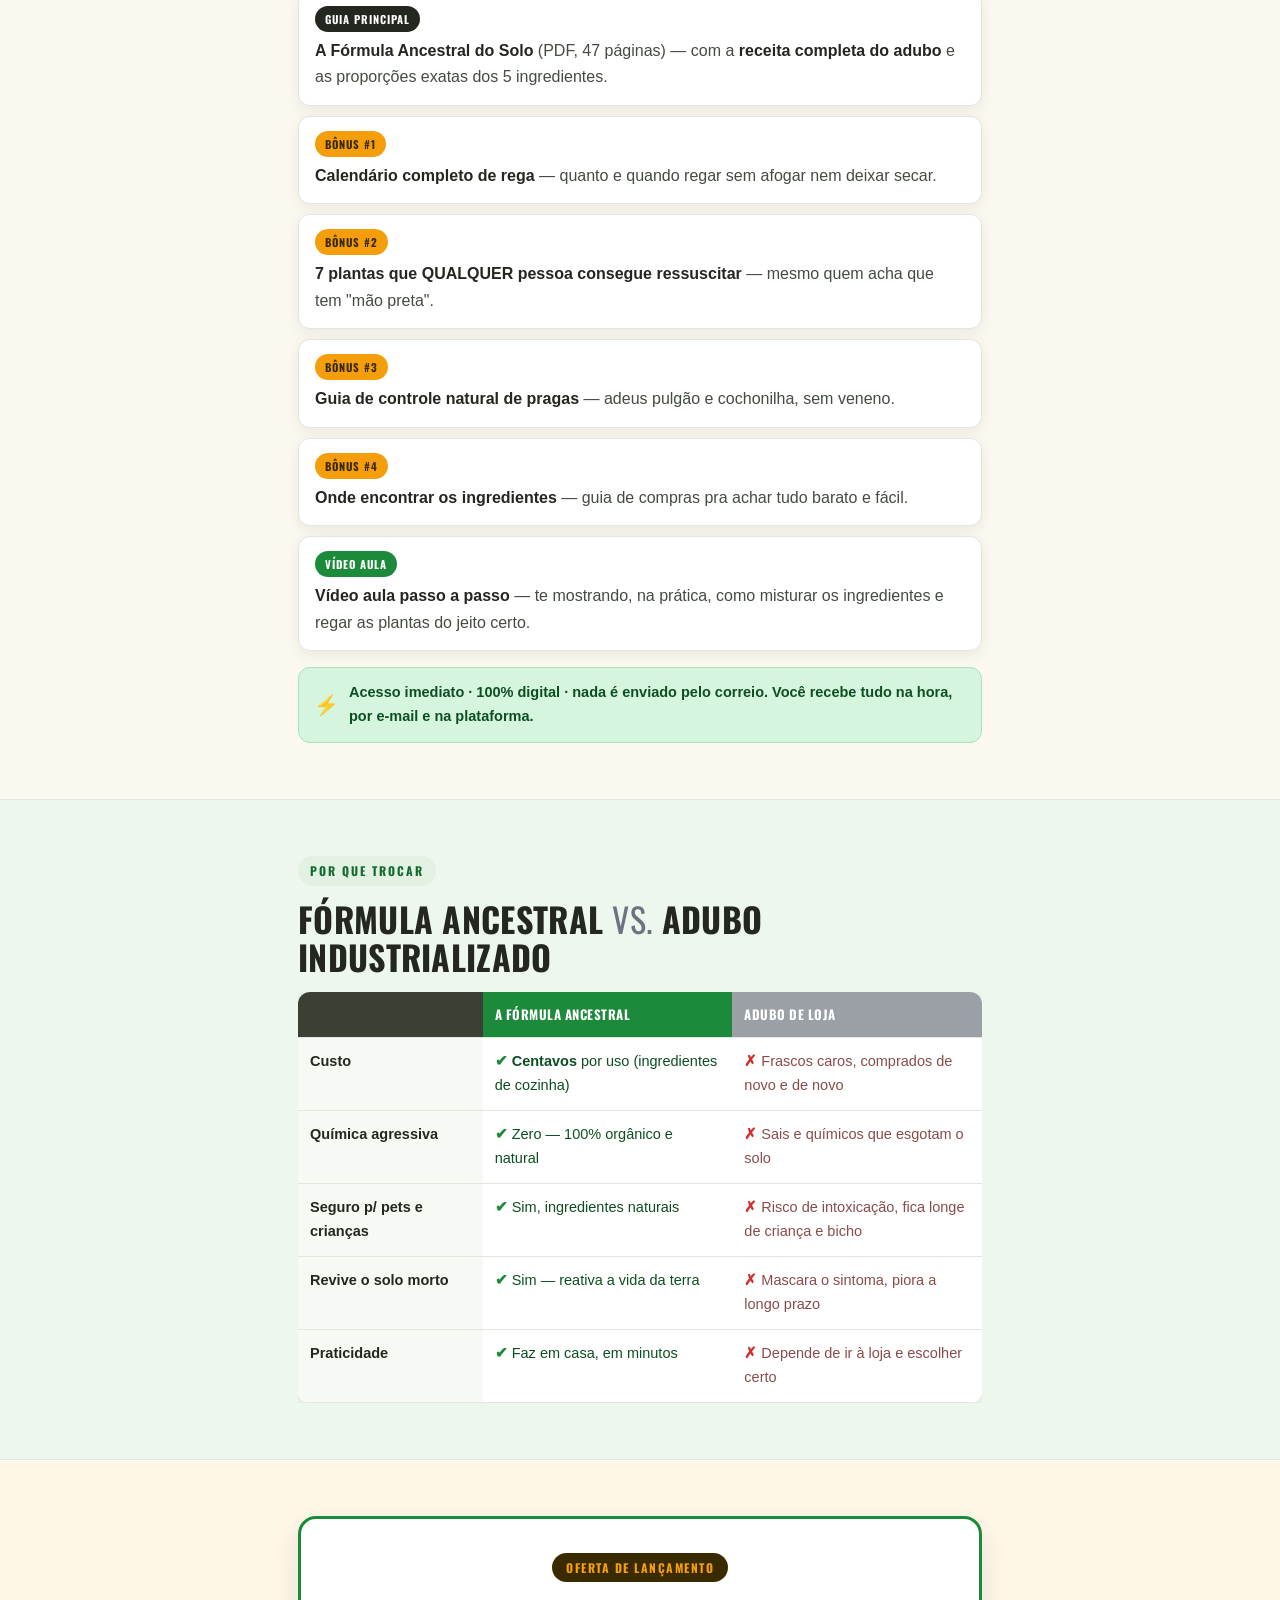
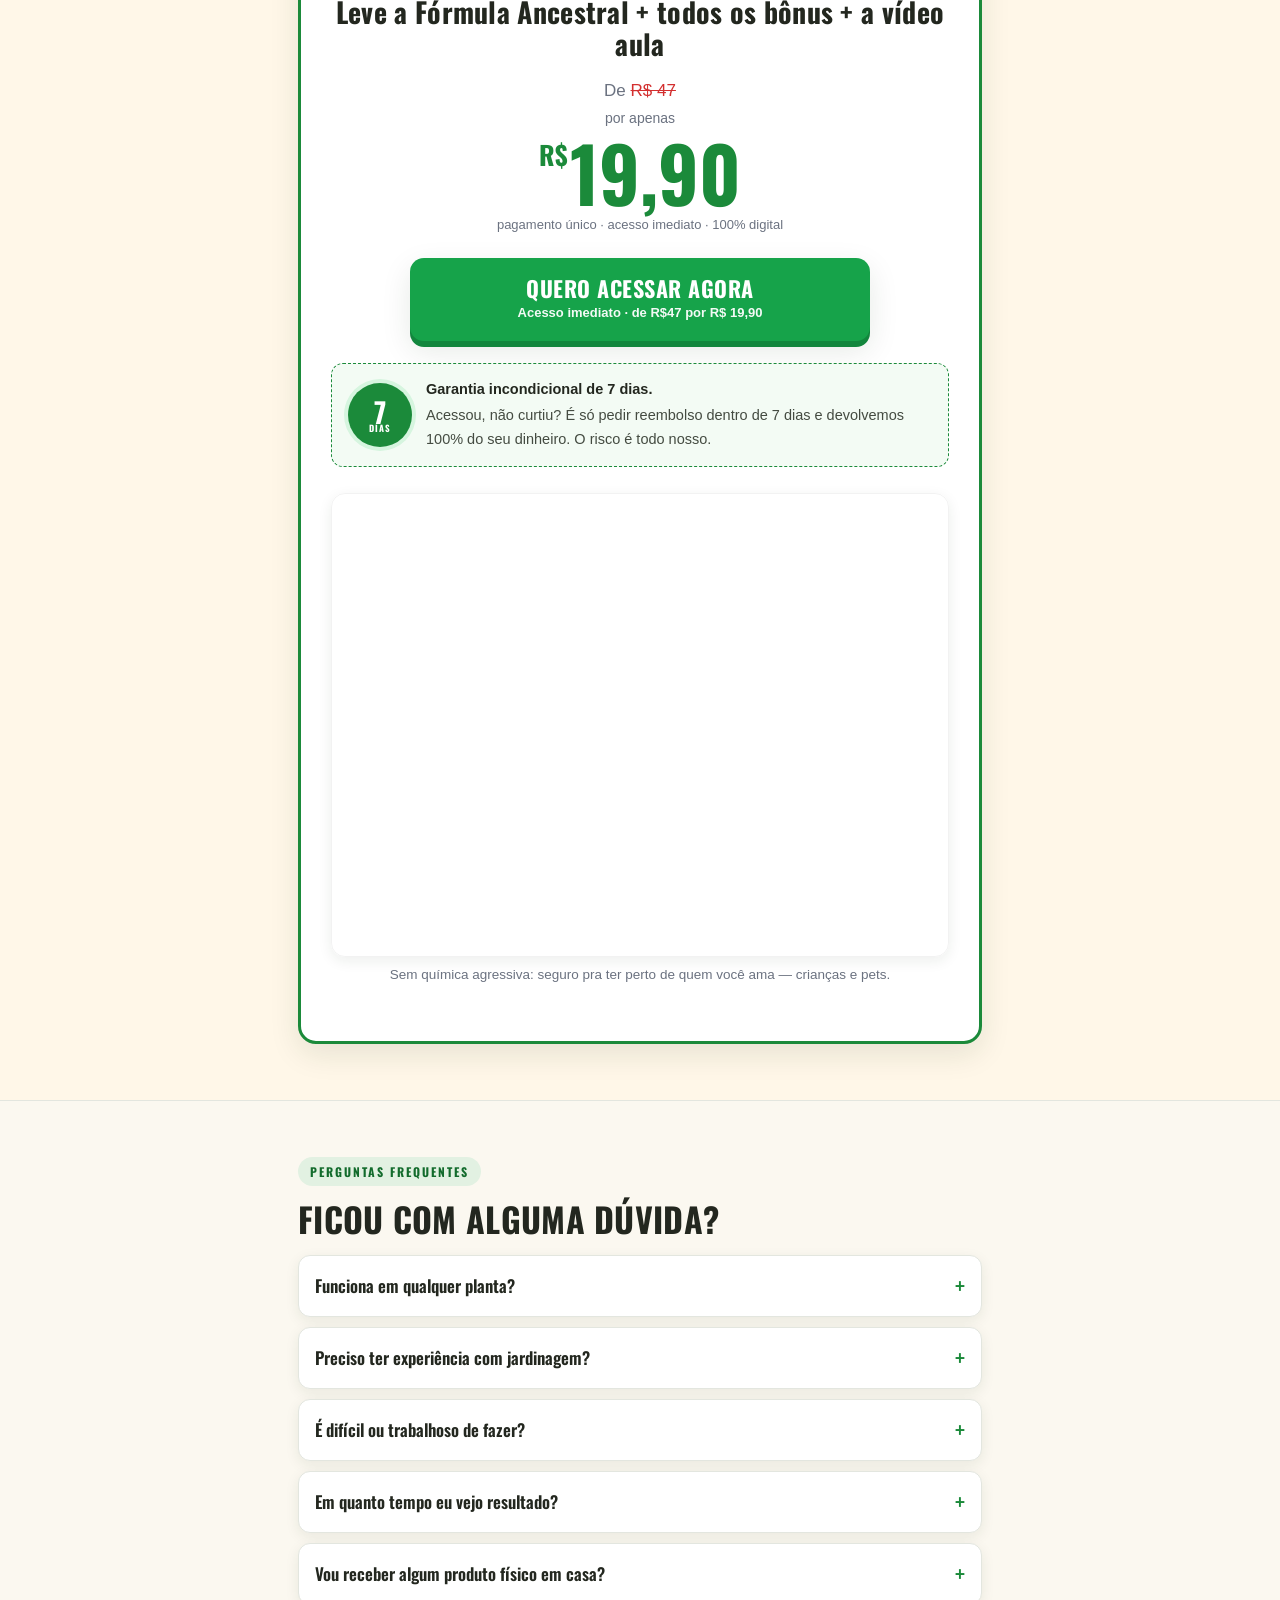
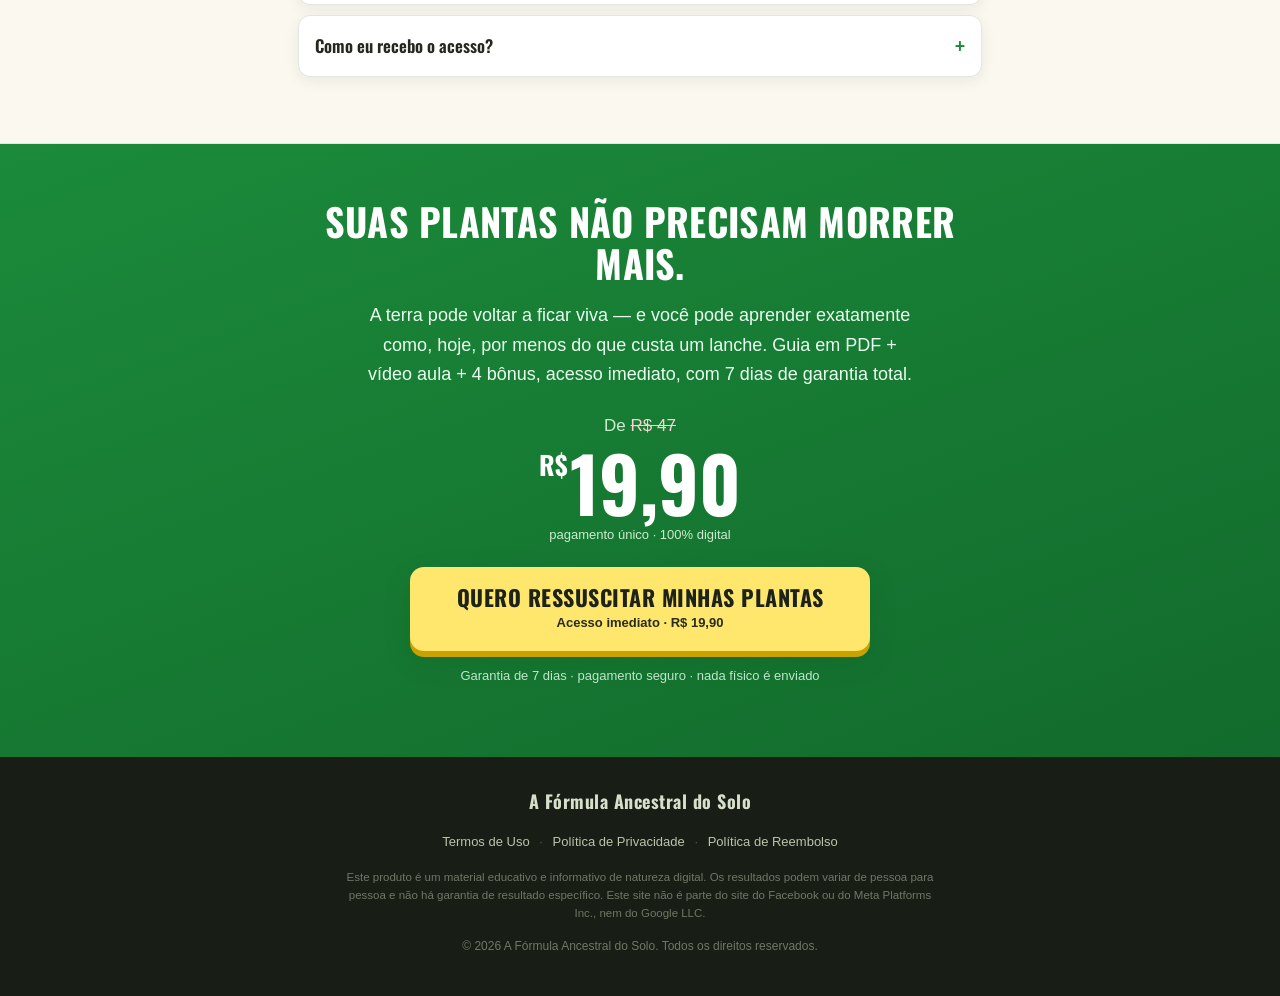
==== commit 5fbbcb7f: "LP 1-3: preco R$27,90 -> R$19,90 (ancora de R$47 mantida) Ajustar tambem o preco das ofertas na Hotm" ====
--- a/1/index.html
+++ b/1/index.html
@@ -3,17 +3,24 @@
 <head>
   <meta charset="UTF-8">
   <meta name="viewport" content="width=device-width, initial-scale=1.0">
+  <!-- Google Tag Manager -->
+  <script>(function(w,d,s,l,i){w[l]=w[l]||[];w[l].push({'gtm.start':
+  new Date().getTime(),event:'gtm.js'});var f=d.getElementsByTagName(s)[0],
+  j=d.createElement(s),dl=l!='dataLayer'?'&l='+l:'';j.async=true;j.src=
+  'https://www.googletagmanager.com/gtm.js?id='+i+dl;f.parentNode.insertBefore(j,f);
+  })(window,document,'script','dataLayer','GTM-NRT3JGHX');</script>
+  <!-- End Google Tag Manager -->
   <title>O erro silencioso que está matando suas plantas (e não é falta de água) | A Fórmula Ancestral do Solo</title>
-  <meta name="description" content="Descubra a fórmula ancestral de adubo caseiro, feita com 5 ingredientes da sua cozinha, que revitaliza o solo morto e ajuda plantas enfraquecidas a se recuperarem. Guia digital em PDF + vídeo aula. Acesso imediato, 100% digital. De R$47 por R$27,90.">
+  <meta name="description" content="Descubra a fórmula ancestral de adubo caseiro, feita com 5 ingredientes da sua cozinha, que revitaliza o solo morto e ajuda plantas enfraquecidas a se recuperarem. Guia digital em PDF + vídeo aula. Acesso imediato, 100% digital. De R$47 por R$19,90.">
 
   <meta property="og:title" content="O erro silencioso que está matando suas plantas (e não é falta de água)">
-  <meta property="og:description" content="A fórmula ancestral de adubo caseiro com 5 ingredientes da cozinha que revitaliza o solo morto. Guia digital em PDF + vídeo aula. Acesso imediato. De R$47 por R$27,90.">
+  <meta property="og:description" content="A fórmula ancestral de adubo caseiro com 5 ingredientes da cozinha que revitaliza o solo morto. Guia digital em PDF + vídeo aula. Acesso imediato. De R$47 por R$19,90.">
   <meta property="og:image" content="../images/hero-gardener.webp">
   <meta property="og:type" content="article">
 
   <meta name="twitter:card" content="summary_large_image">
   <meta name="twitter:title" content="O erro silencioso que está matando suas plantas (e não é falta de água)">
-  <meta name="twitter:description" content="A fórmula ancestral de adubo caseiro com 5 ingredientes da cozinha que revitaliza o solo morto. Guia digital em PDF + vídeo aula. De R$47 por R$27,90.">
+  <meta name="twitter:description" content="A fórmula ancestral de adubo caseiro com 5 ingredientes da cozinha que revitaliza o solo morto. Guia digital em PDF + vídeo aula. De R$47 por R$19,90.">
   <meta name="twitter:image" content="../images/hero-gardener.webp">
 
   <link rel="preconnect" href="https://fonts.googleapis.com">
@@ -40,6 +47,10 @@
   <!-- End Meta Pixel Code -->
 </head>
 <body>
+  <!-- Google Tag Manager (noscript) -->
+  <noscript><iframe src="https://www.googletagmanager.com/ns.html?id=GTM-NRT3JGHX"
+  height="0" width="0" style="display:none;visibility:hidden"></iframe></noscript>
+  <!-- End Google Tag Manager (noscript) -->
 
   <!-- TOPO: selo de conteúdo patrocinado -->
   <div class="sponsored-bar">
@@ -52,7 +63,7 @@
     <div class="sticky-cta__inner">
       <div class="sticky-cta__text">
         <strong>A Fórmula Ancestral do Solo</strong>
-        <span><s>R$47</s> hoje por <b>R$ 27,90</b> &middot; 100% digital</span>
+        <span><s>R$47</s> hoje por <b>R$ 19,90</b> &middot; 100% digital</span>
       </div>
       <a href="https://pay.hotmart.com/N106351965H?off=n7bk3vo4&checkoutMode=10" class="sticky-cta__btn">QUERO ACESSAR&nbsp;&rarr;</a>
     </div>
@@ -334,13 +345,13 @@
           <div class="price">
             <span class="price__from">De <s>R$ 47</s></span>
             <span class="price__by">por apenas</span>
-            <span class="price__value"><span class="price__cur">R$</span>27,90</span>
+            <span class="price__value"><span class="price__cur">R$</span>19,90</span>
             <span class="price__note">pagamento único &middot; acesso imediato &middot; 100% digital</span>
           </div>
 
           <a href="https://pay.hotmart.com/N106351965H?off=n7bk3vo4&checkoutMode=10" class="cta-btn cta-btn--big">
             <span class="cta-btn__main">QUERO ACESSAR AGORA</span>
-            <span class="cta-btn__sub">Acesso imediato &middot; de R$47 por R$ 27,90</span>
+            <span class="cta-btn__sub">Acesso imediato &middot; de R$47 por R$ 19,90</span>
           </a>
 
           <div class="guarantee">
@@ -402,13 +413,13 @@
 
         <div class="price price--center">
           <span class="price__from">De <s>R$ 47</s></span>
-          <span class="price__value price__value--light"><span class="price__cur">R$</span>27,90</span>
+          <span class="price__value price__value--light"><span class="price__cur">R$</span>19,90</span>
           <span class="price__note">pagamento único &middot; 100% digital</span>
         </div>
 
         <a href="https://pay.hotmart.com/N106351965H?off=n7bk3vo4&checkoutMode=10" class="cta-btn cta-btn--big cta-btn--onGreen">
           <span class="cta-btn__main">QUERO RESSUSCITAR MINHAS PLANTAS</span>
-          <span class="cta-btn__sub">Acesso imediato &middot; R$ 27,90</span>
+          <span class="cta-btn__sub">Acesso imediato &middot; R$ 19,90</span>
         </a>
         <p class="final-reassure">Garantia de 7 dias &middot; pagamento seguro &middot; nada físico é enviado</p>
       </div>
